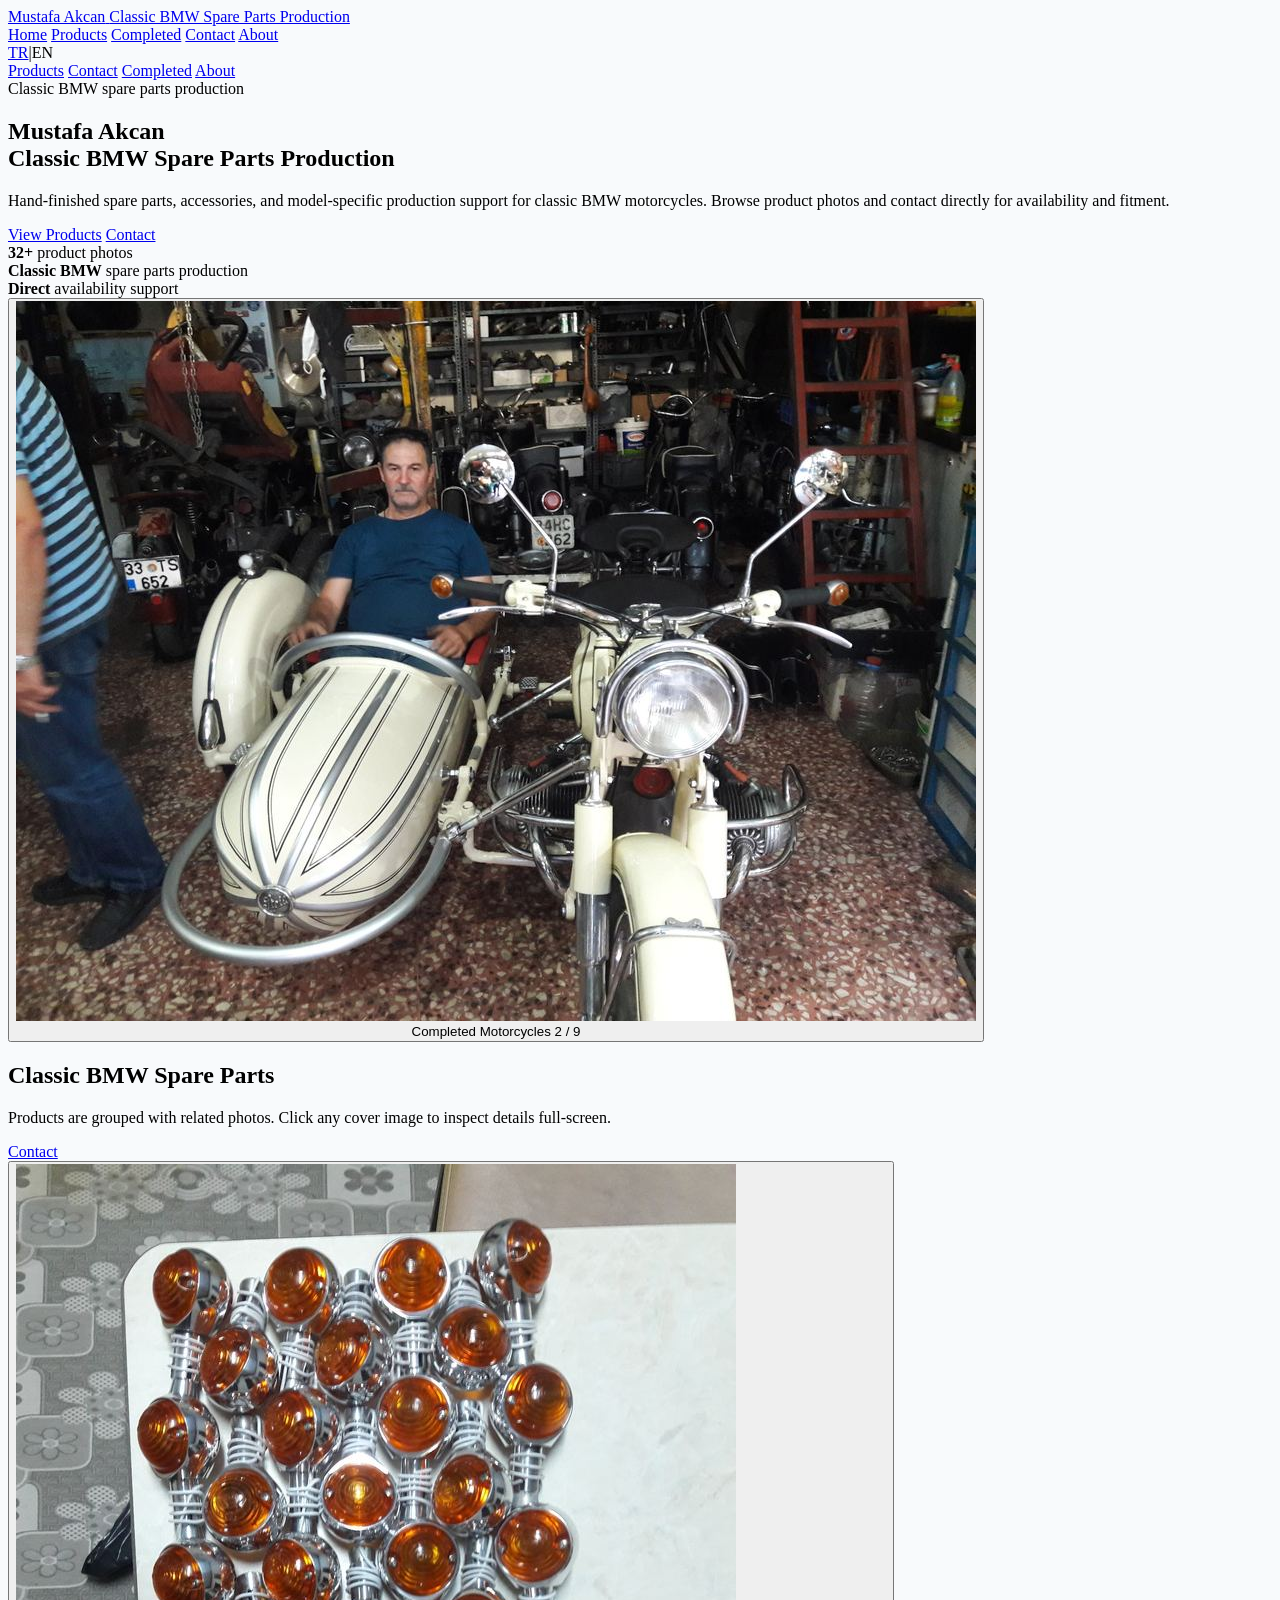
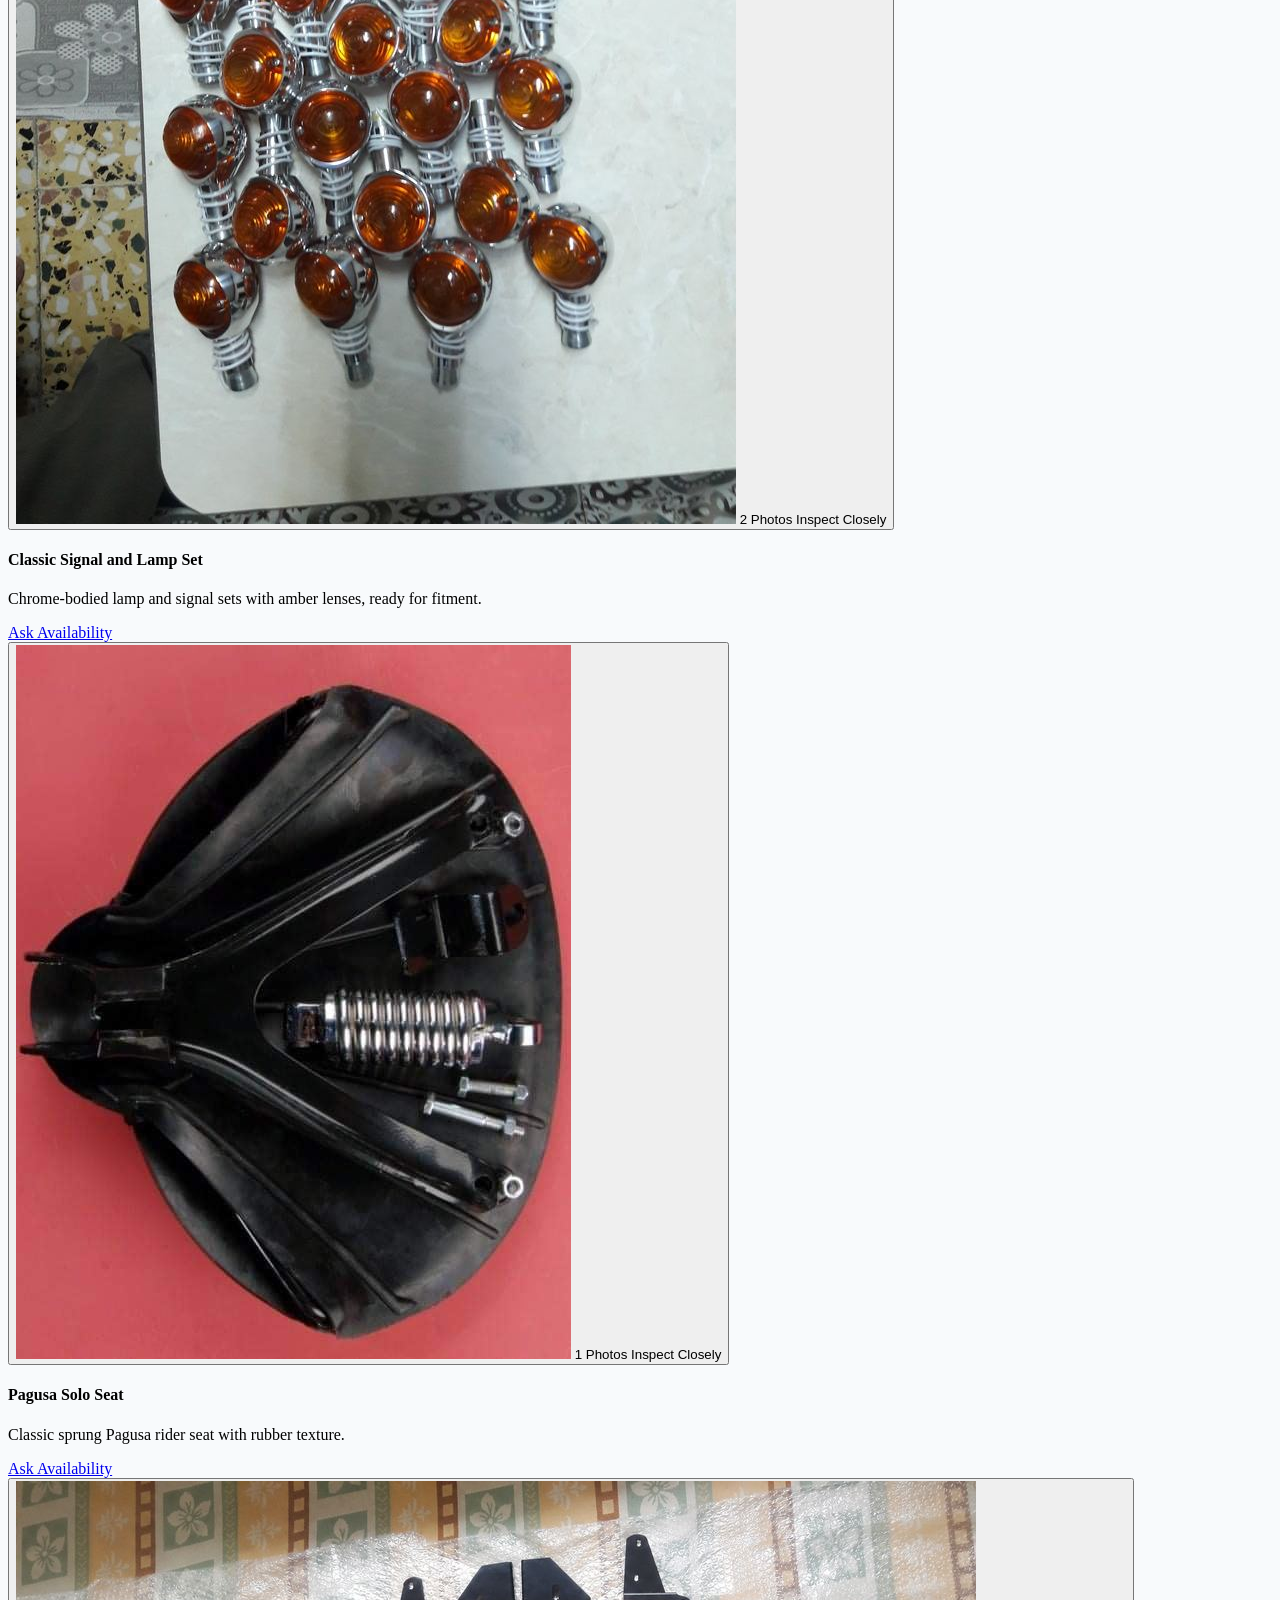
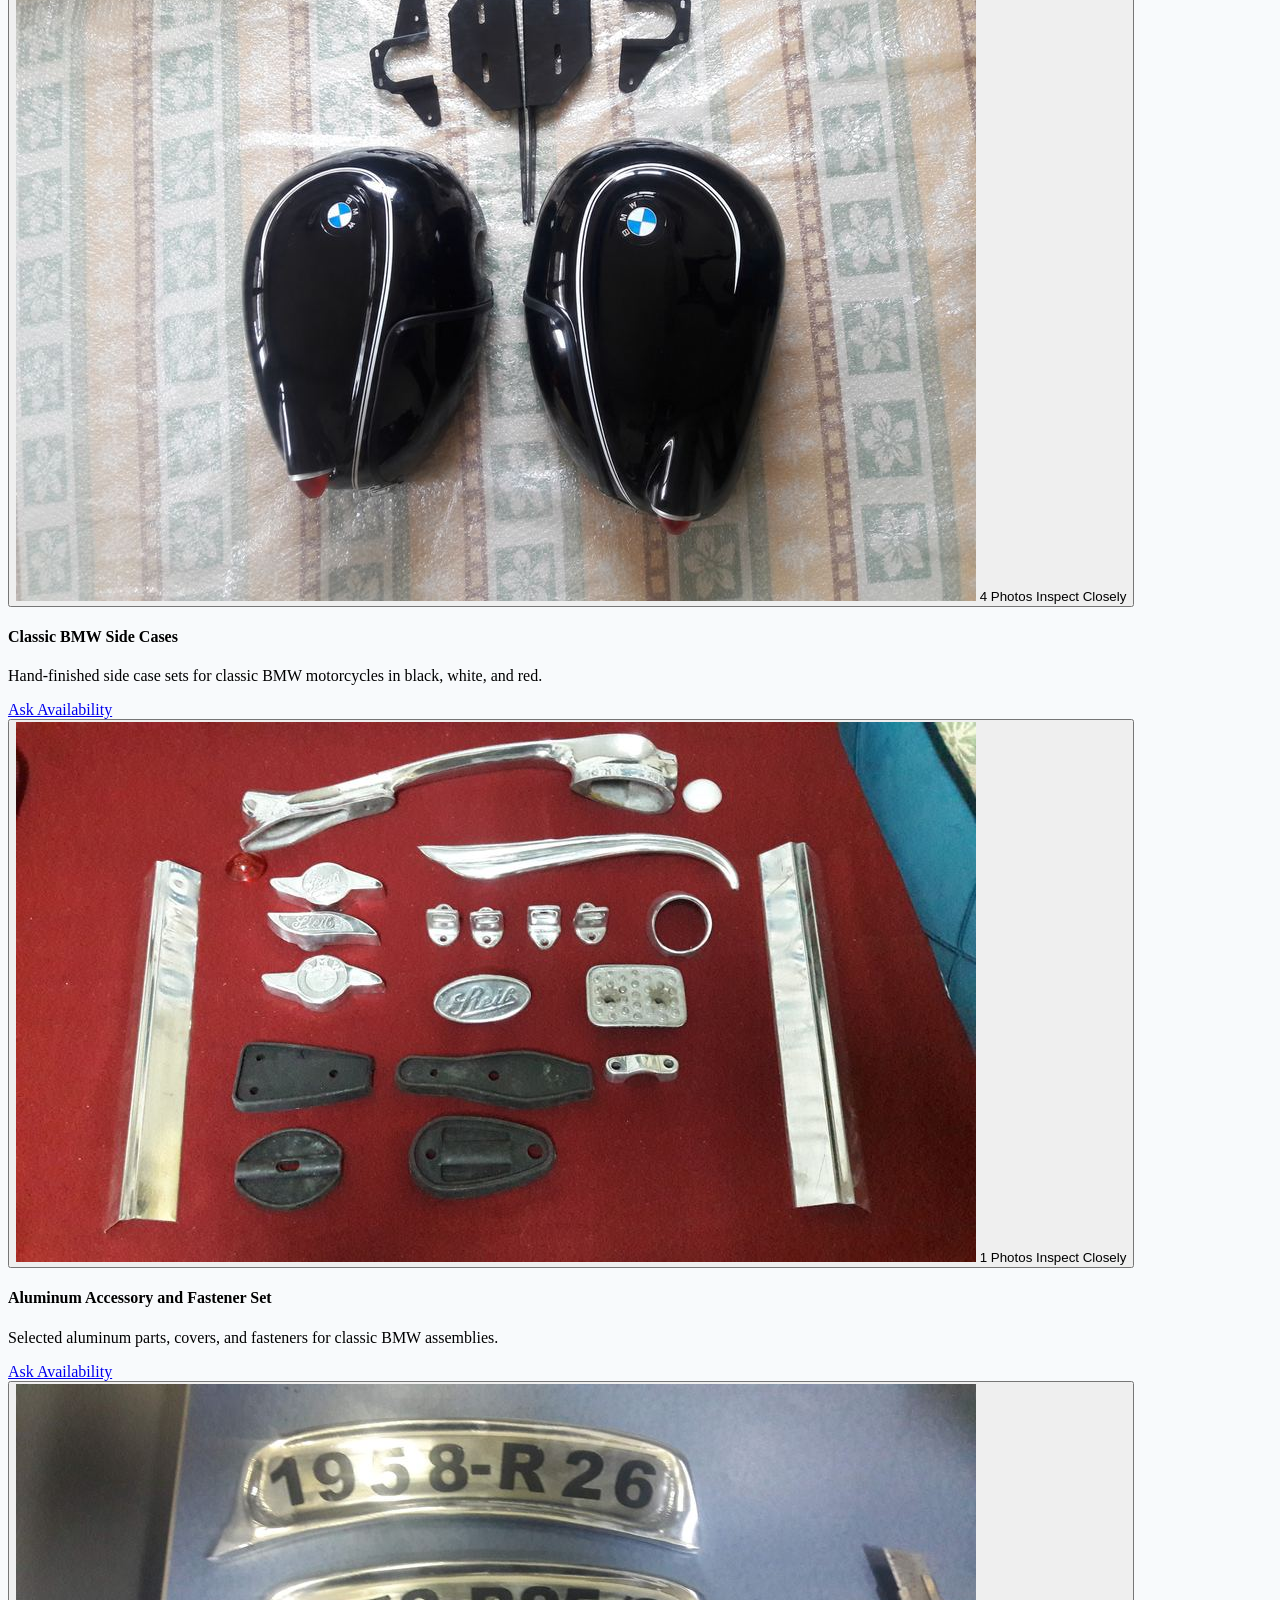
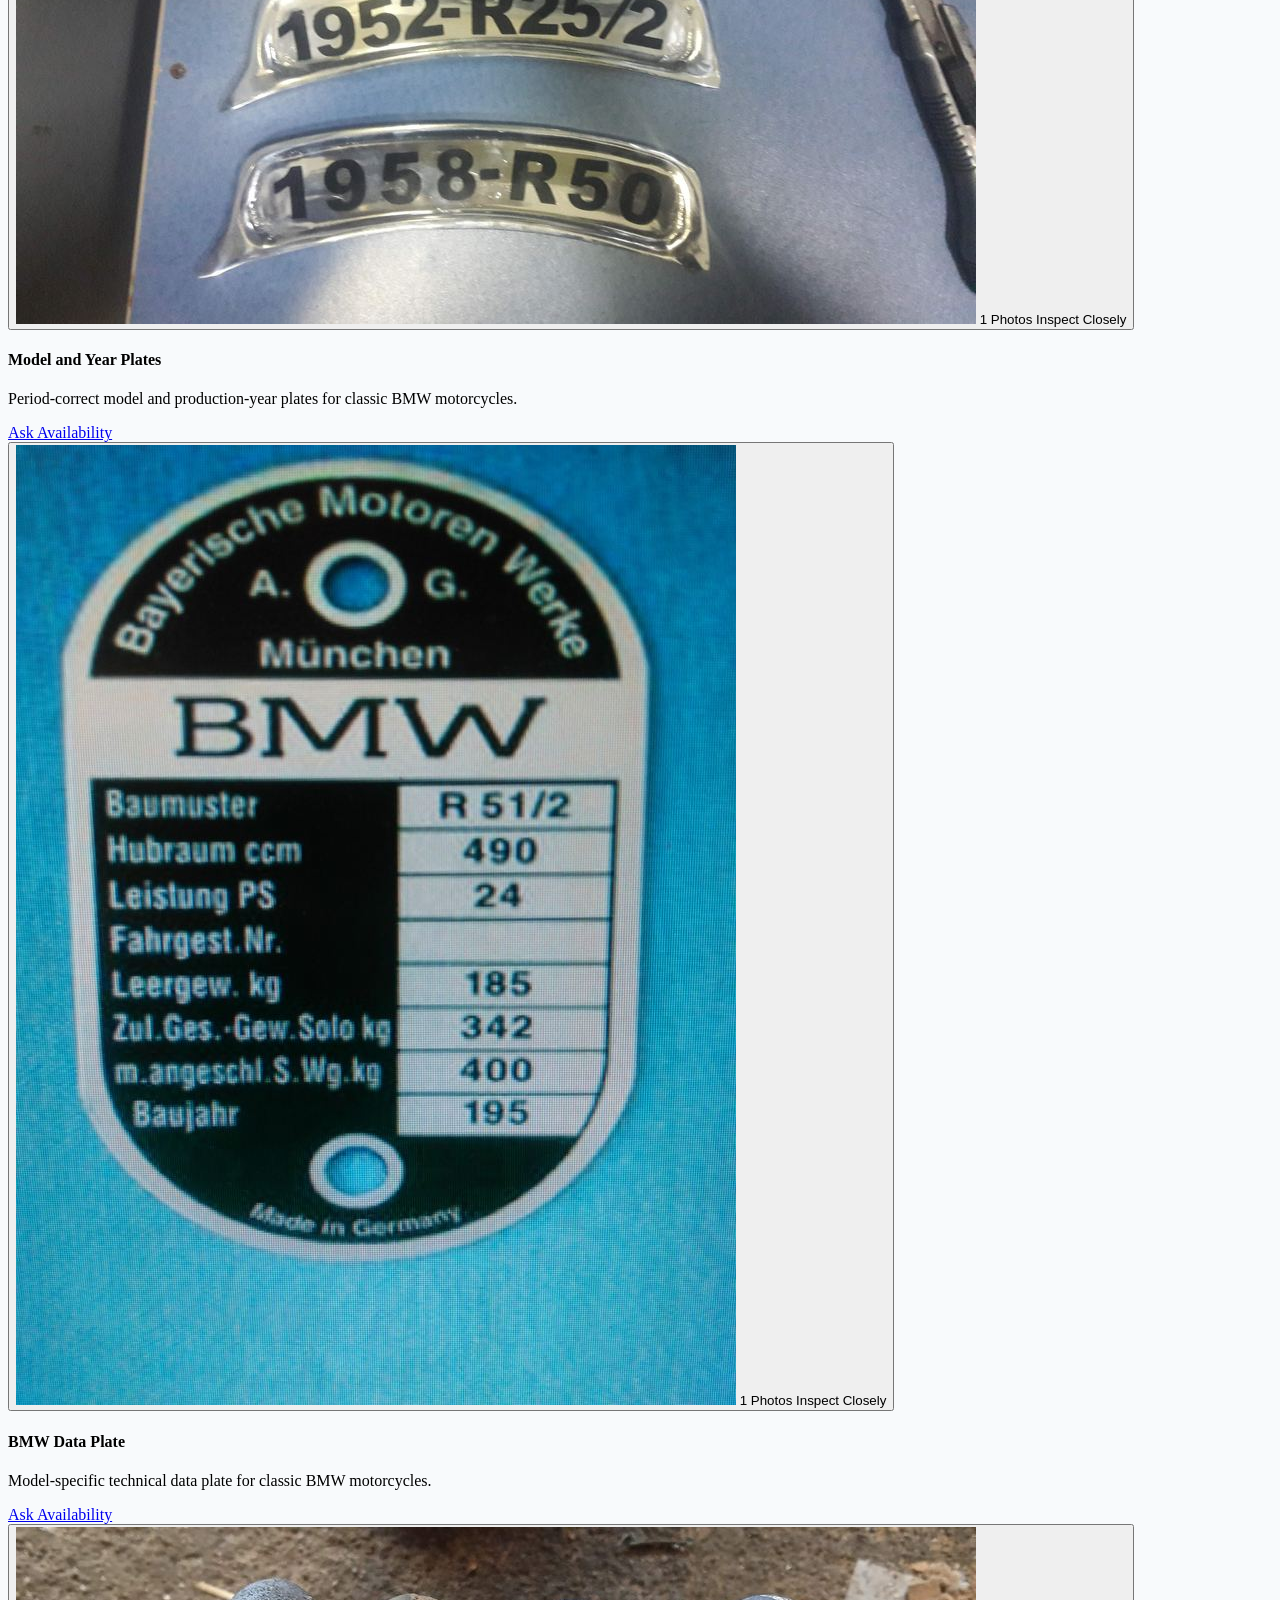
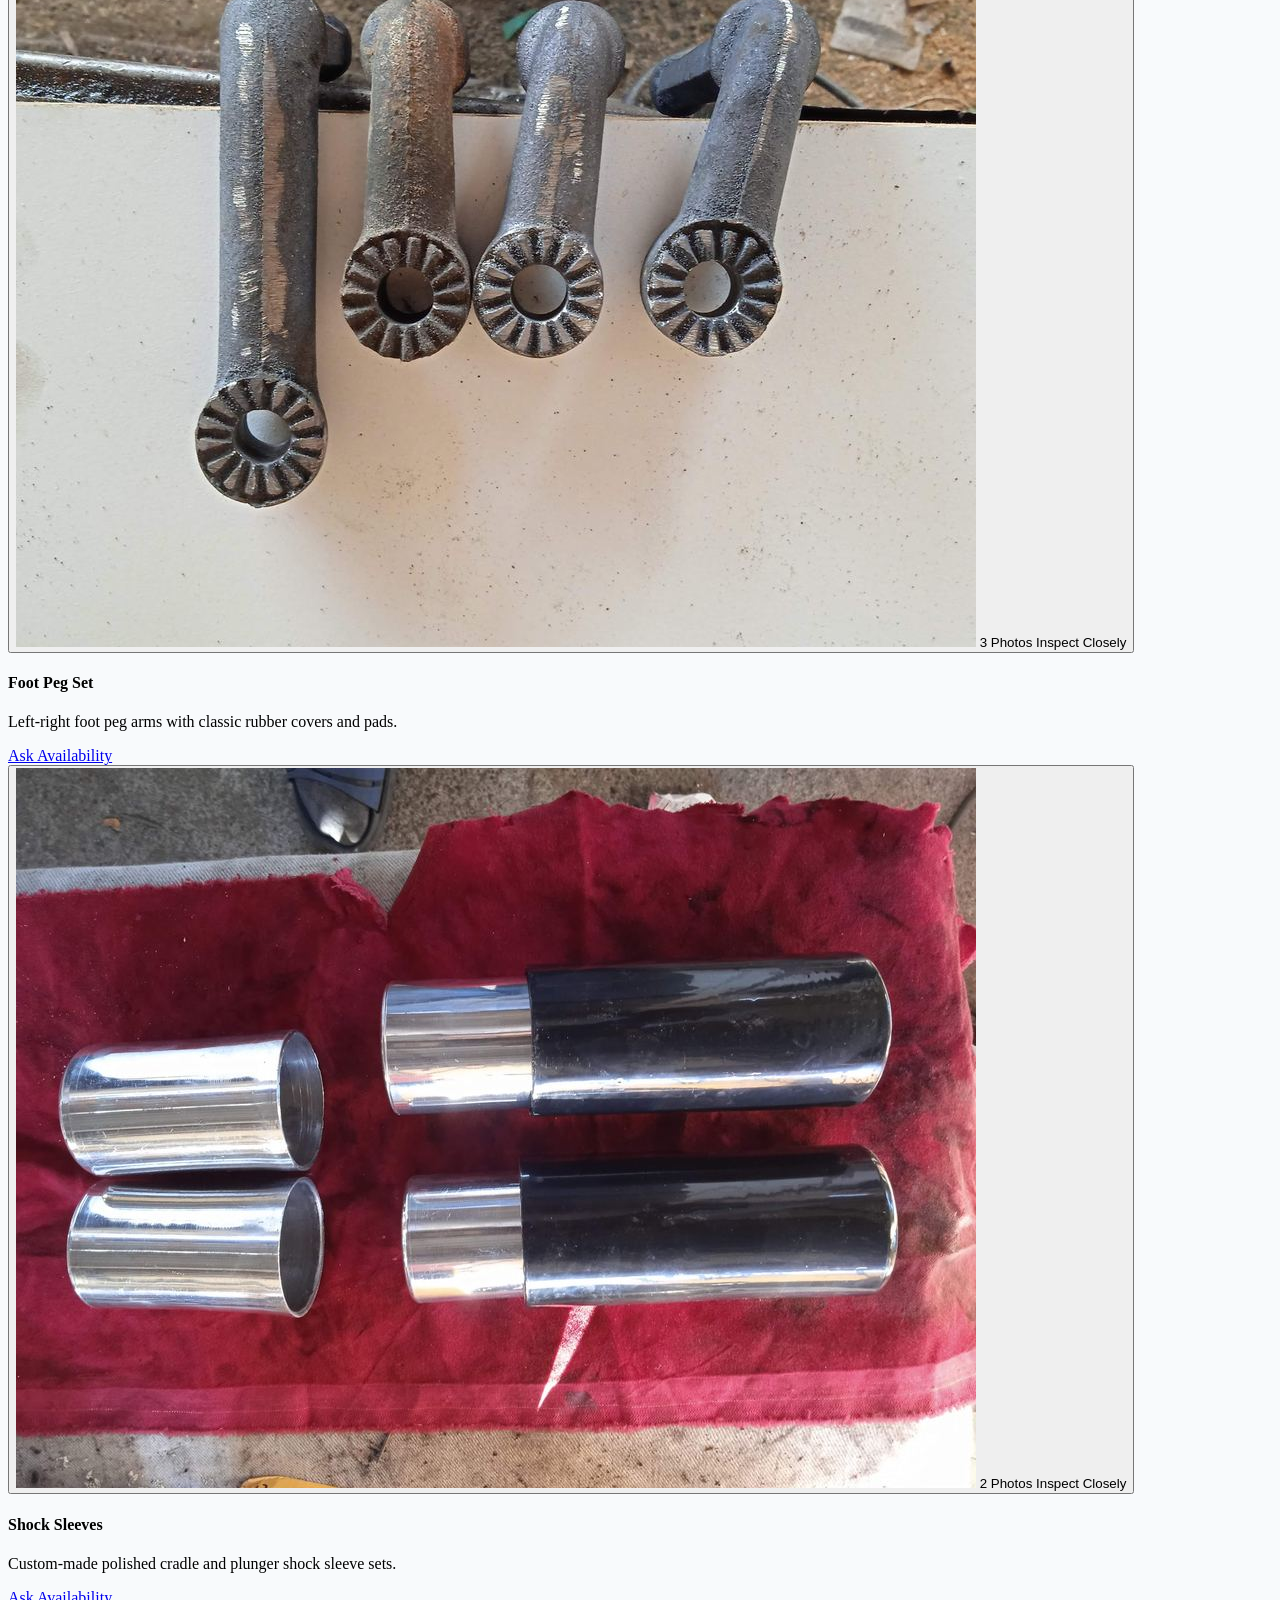
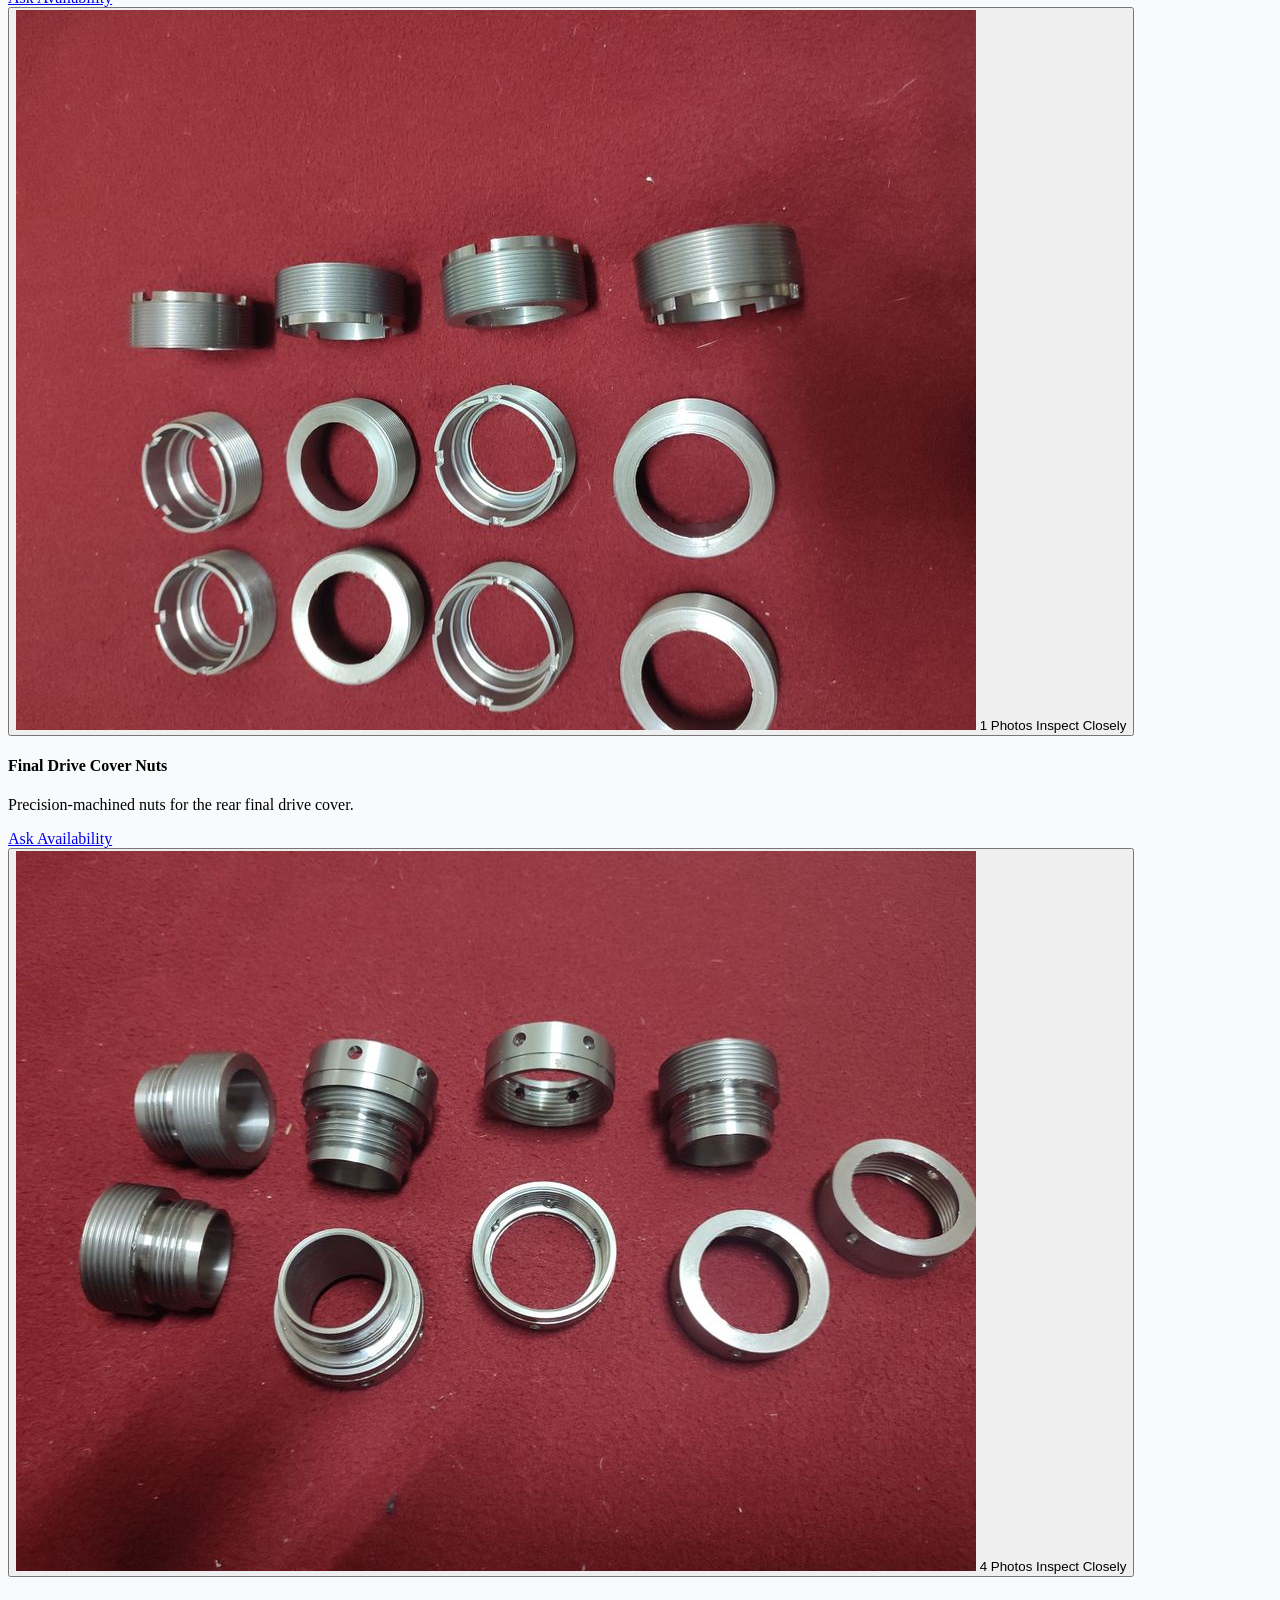
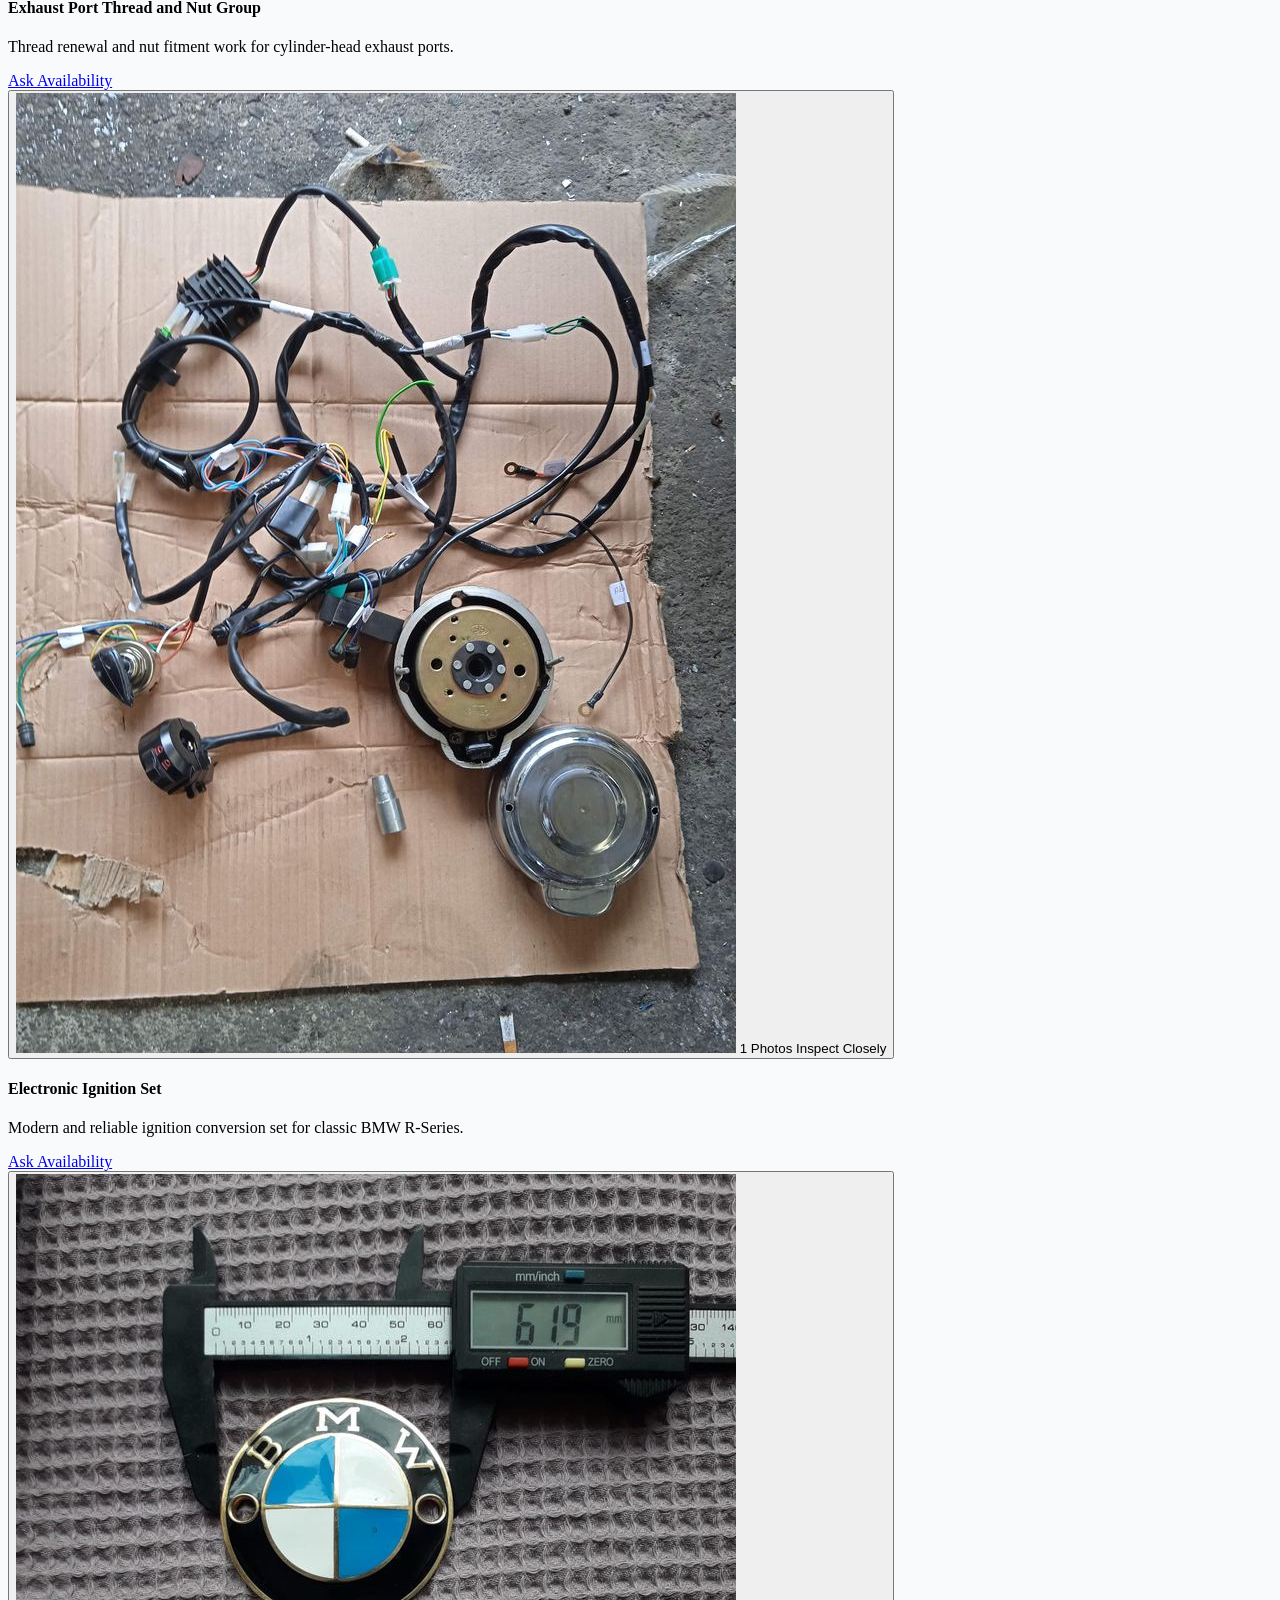
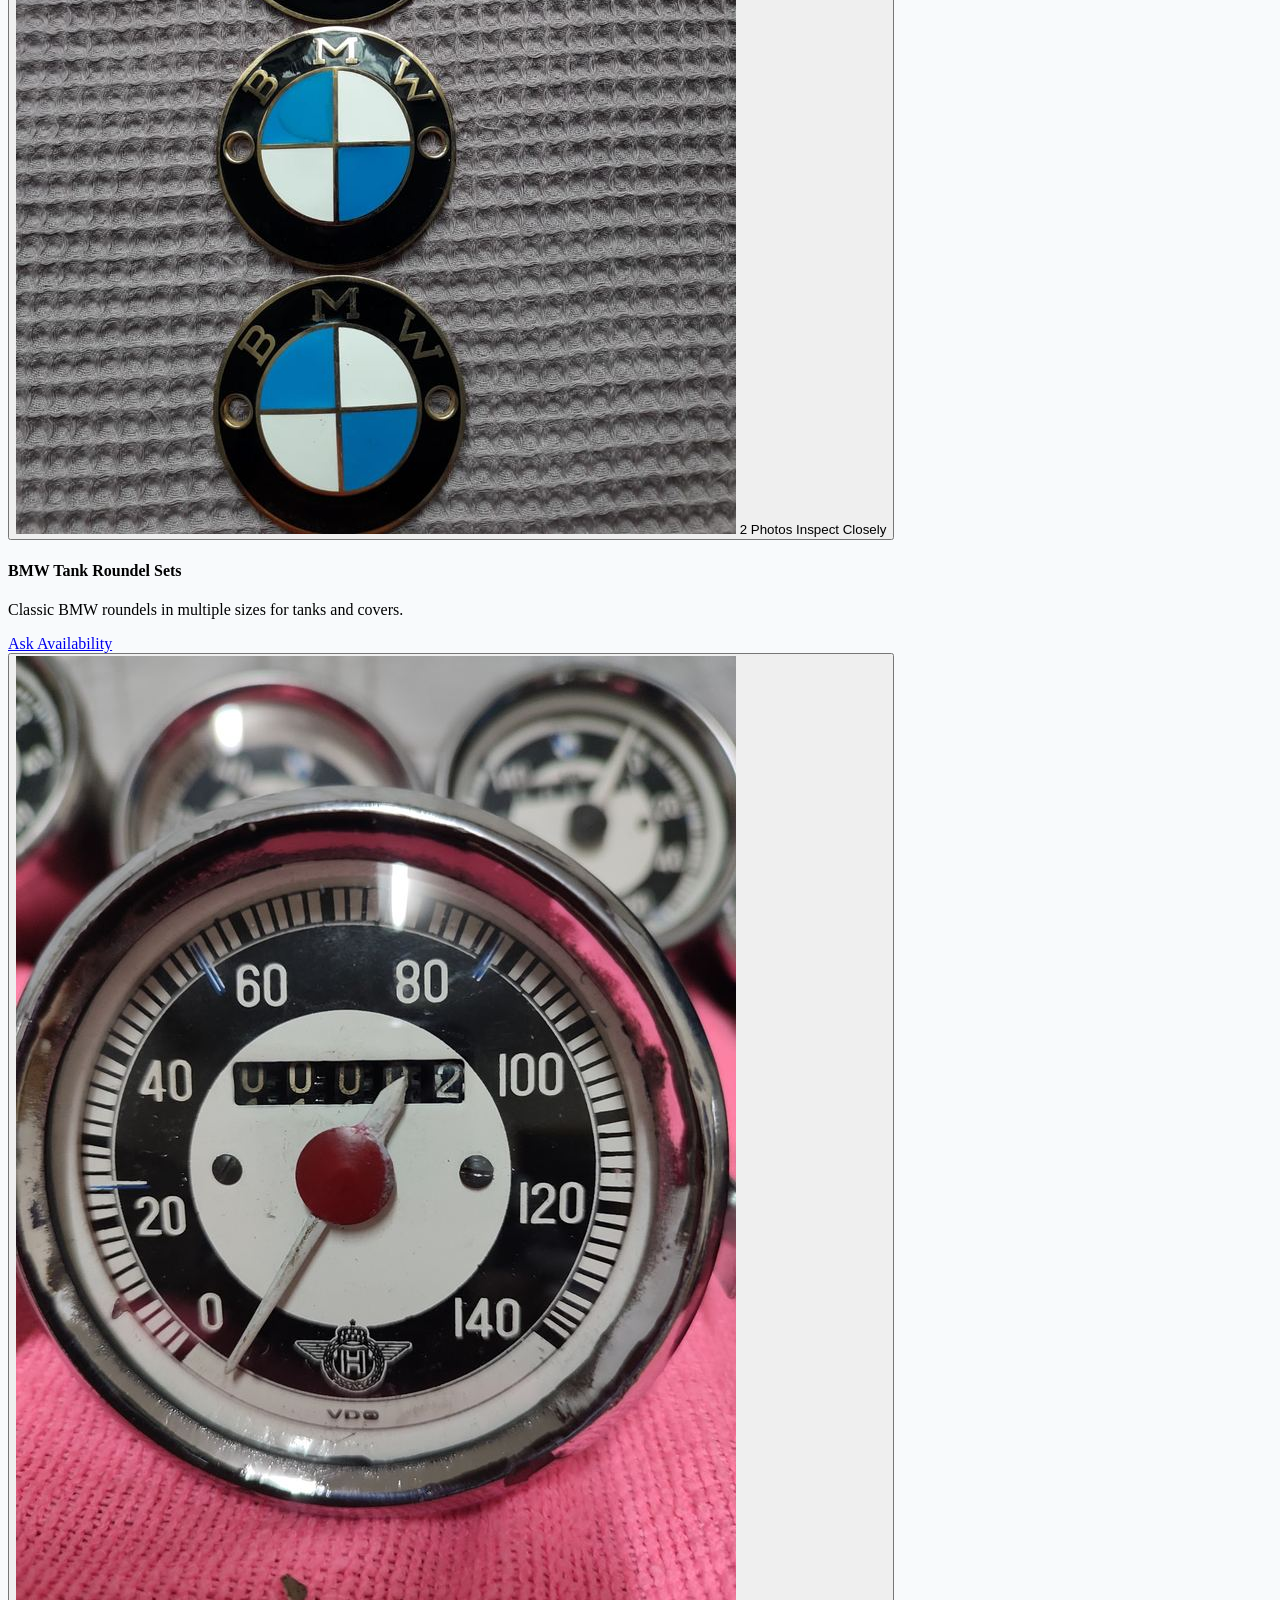
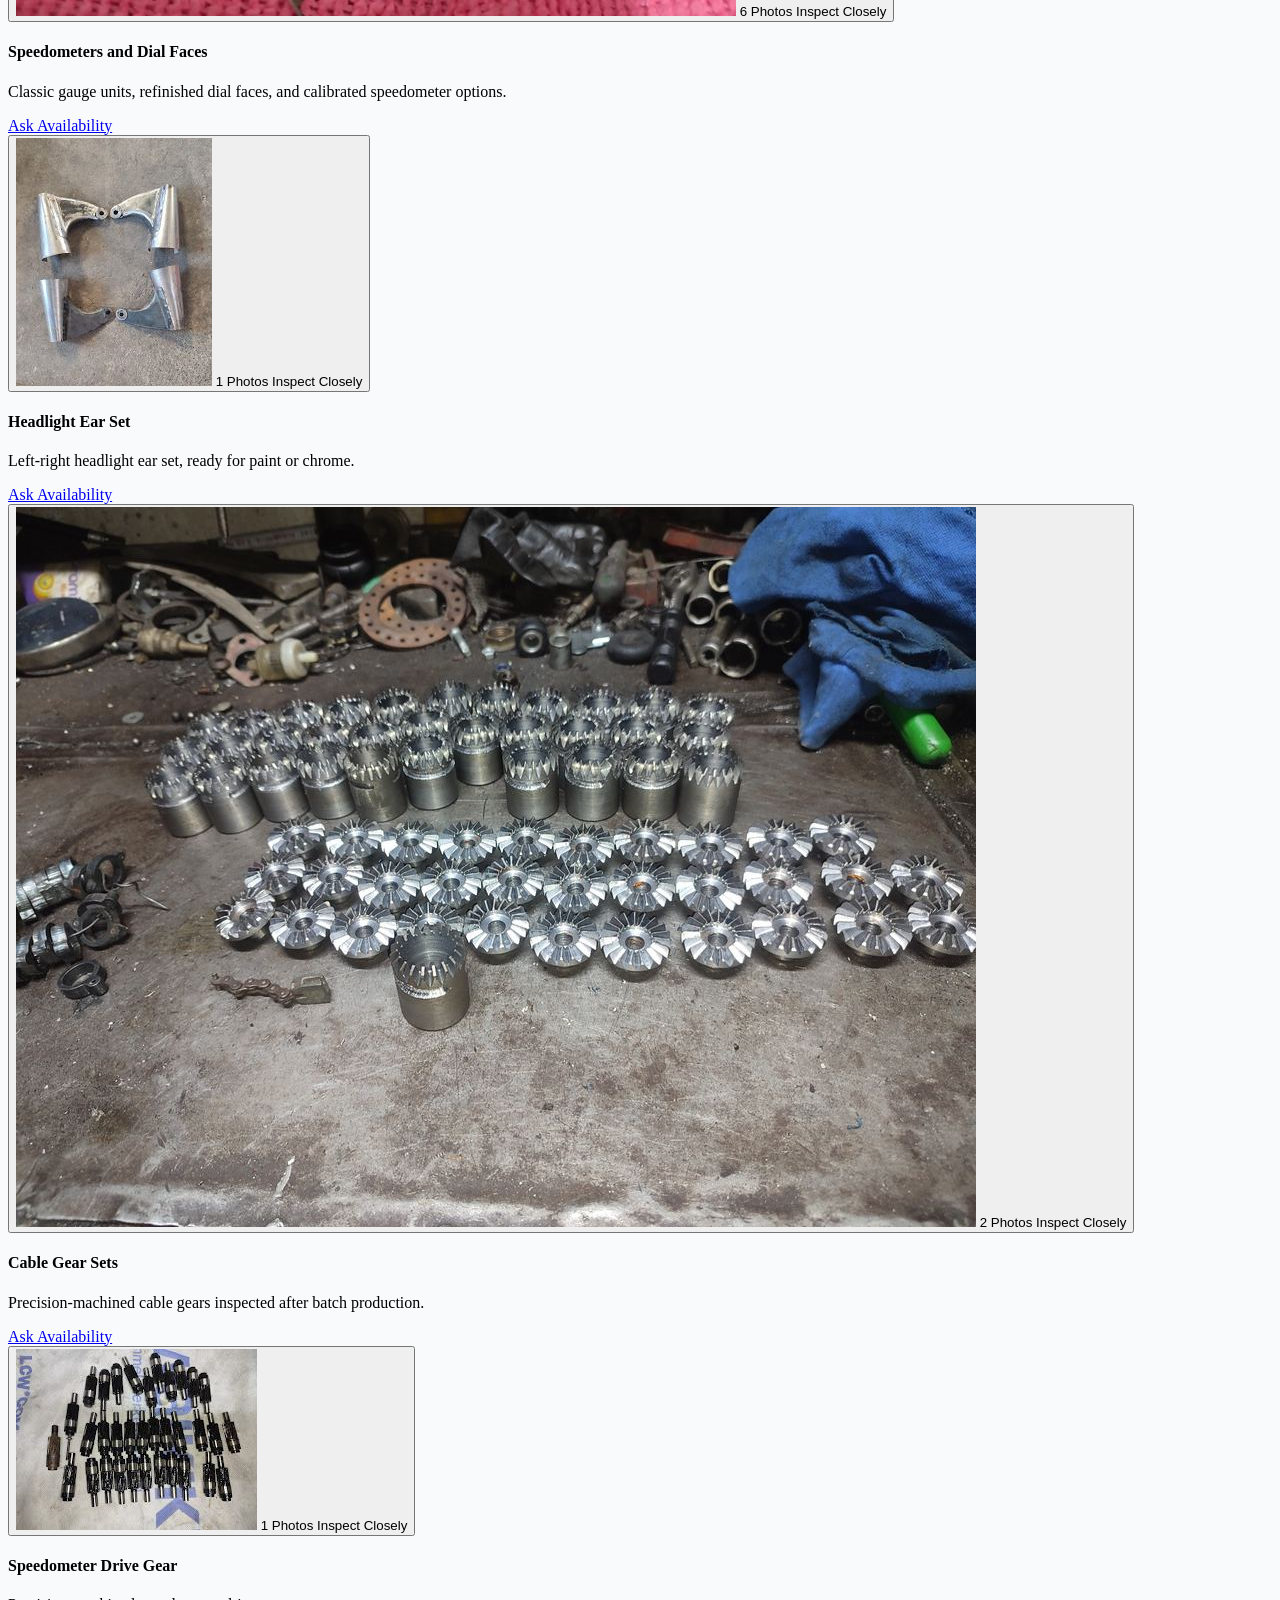
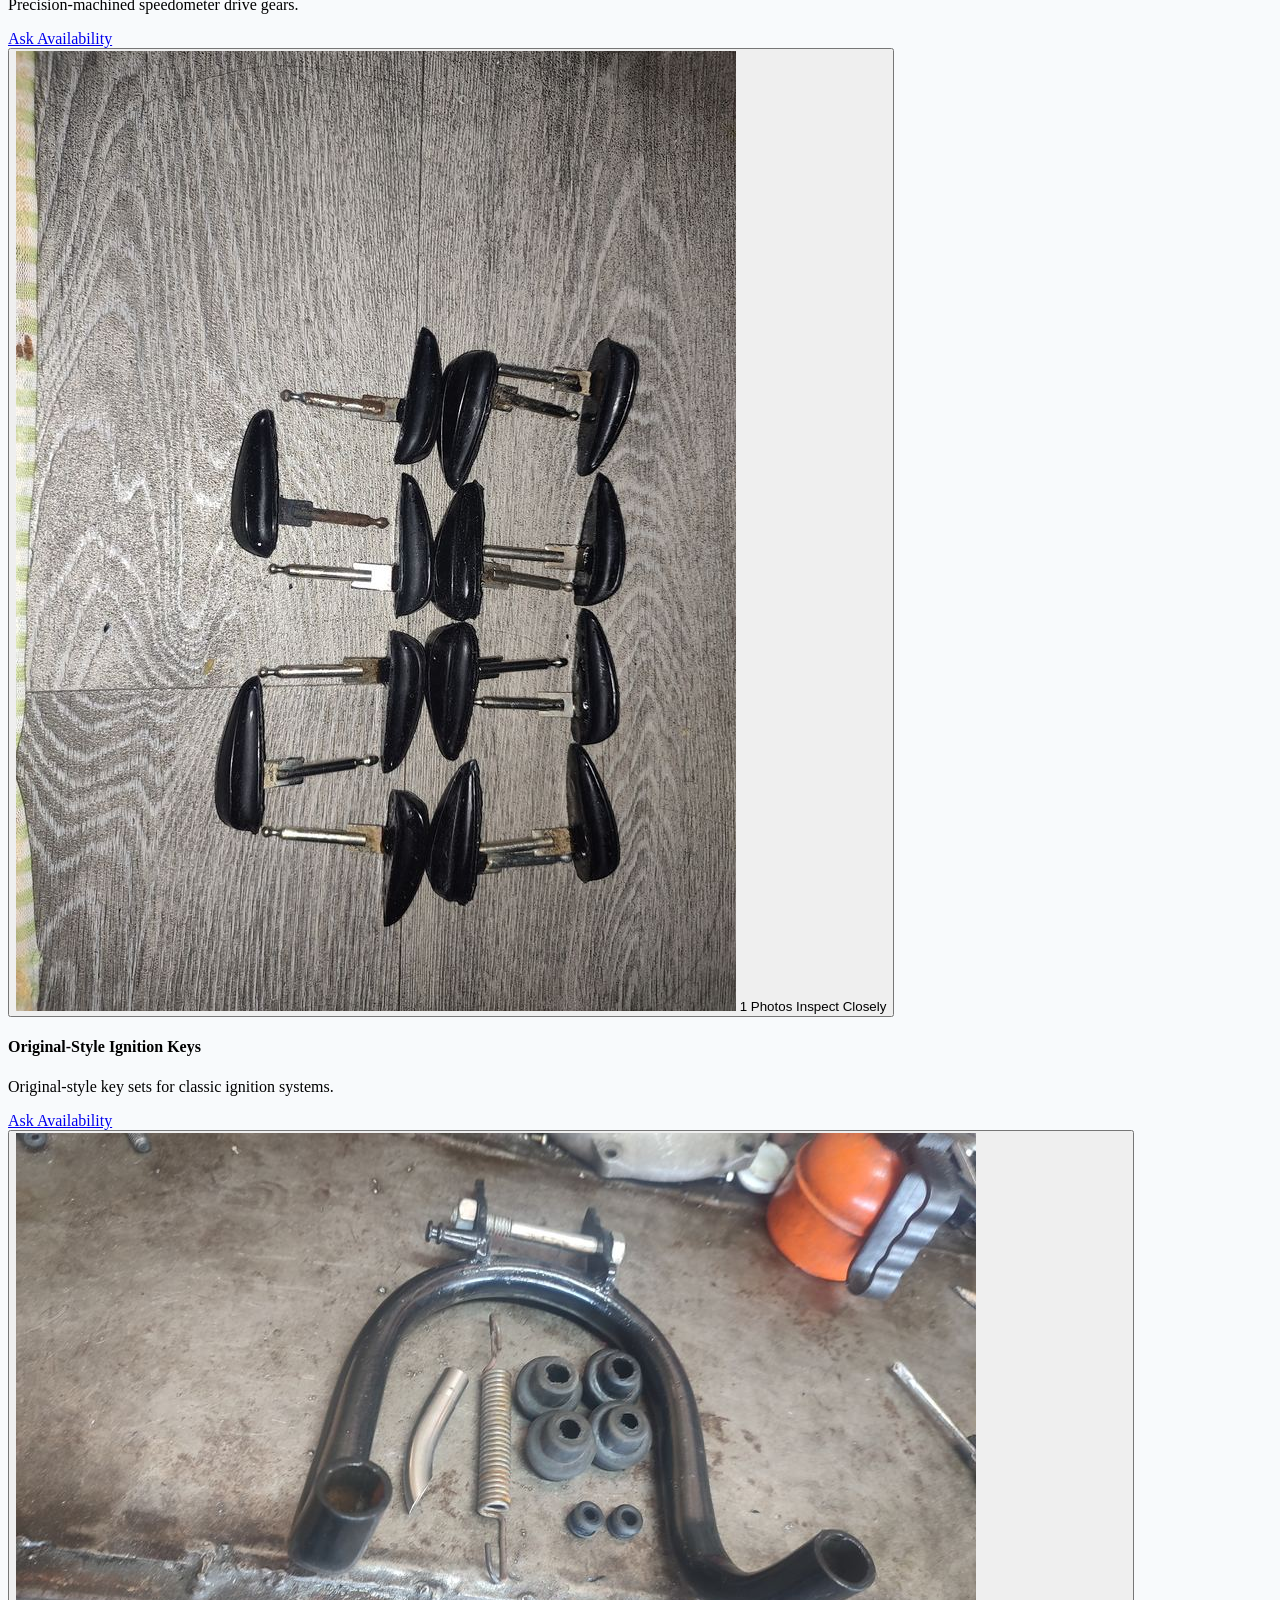
==== index.html @ df05e7ba "Add files via upload sum changes" ====
<!DOCTYPE html>
<html lang="en">
<head>
    <meta charset="UTF-8">
    <meta name="viewport" content="width=device-width, initial-scale=1.0">
    <title>Mustafa Akcan - Classic BMW Spare Parts Production</title>
    <meta name="description" content="Hand-finished spare parts, accessories, and model-specific production support for classic BMW motorcycles. Browse product photos and contact directly for availability and fitment.">
    <script>
        window.dataLayer = window.dataLayer || [];
        window.gtag = function() { dataLayer.push(arguments); };
        const savedAnalyticsConsent = localStorage.getItem('analytics_consent');
        gtag('consent', 'default', {
            analytics_storage: savedAnalyticsConsent === 'granted' ? 'granted' : 'denied',
            ad_storage: 'denied',
            ad_user_data: 'denied',
            ad_personalization: 'denied',
            wait_for_update: 500
        });
        gtag('js', new Date());
        gtag('config', 'G-MR6TZE8PKE', {
            send_page_view: savedAnalyticsConsent === 'granted'
        });
    </script>
    <script async src="https://www.googletagmanager.com/gtag/js?id=G-MR6TZE8PKE"></script>
    <script src="https://cdn.jsdelivr.net/npm/@tailwindcss/browser@4"></script>
    <style>
        html { scroll-behavior: smooth; }
        button, a { -webkit-tap-highlight-color: transparent; }
        body { background: #f8fafc; }
        .product-desc {
            display: -webkit-box;
            -webkit-line-clamp: 2;
            -webkit-box-orient: vertical;
            overflow: hidden;
        }
    </style>
</head>
<body class="bg-slate-50 text-slate-950 font-sans antialiased selection:bg-blue-700 selection:text-white">

    <header class="sticky top-0 z-50 bg-white/95 backdrop-blur-md border-b border-slate-200 shadow-sm">
        <div class="max-w-7xl mx-auto px-4 sm:px-6 lg:px-8 py-3 flex items-center justify-between gap-4">
            <a href="#hero" class="flex flex-col shrink-0">
                <span class="text-xl font-extrabold tracking-wide text-slate-950">Mustafa Akcan</span>
                <span class="text-xs text-blue-700 font-semibold tracking-wide">Classic BMW Spare Parts Production</span>
            </a>
            <div class="flex items-center">
                <nav class="hidden lg:flex space-x-7 text-sm font-semibold tracking-wide mr-8">
                    <a href="#hero" class="text-slate-600 hover:text-blue-700 transition-colors">Home</a>
                    <a href="#products" class="text-slate-600 hover:text-blue-700 transition-colors">Products</a>
                    <a href="#completed" class="text-slate-600 hover:text-blue-700 transition-colors">Completed</a>
                    <a href="#contact" class="text-slate-600 hover:text-blue-700 transition-colors">Contact</a>
                    <a href="#about" class="text-slate-600 hover:text-blue-700 transition-colors">About</a>
                </nav>
                <div class="flex items-center space-x-3 border-l border-slate-200 pl-5 sm:pl-8">
                    <a href="index-tr.html" class="text-slate-500 hover:text-blue-700 text-sm tracking-widest transition-colors">TR</a><span class="text-slate-300 text-sm">|</span><span class="text-blue-700 font-bold text-sm tracking-widest">EN</span>
                </div>
            </div>
        </div>
        <nav class="lg:hidden border-t border-slate-100 overflow-x-auto">
            <div class="mx-auto flex max-w-7xl gap-2 px-4 py-2 text-sm font-semibold whitespace-nowrap">
                <a href="#products" class="rounded-full bg-blue-700 px-4 py-2 text-white">Products</a>
                <a href="#contact" class="rounded-full bg-slate-100 px-4 py-2 text-slate-700">Contact</a>
                <a href="#completed" class="rounded-full bg-slate-100 px-4 py-2 text-slate-700">Completed</a>
                <a href="#about" class="rounded-full bg-slate-100 px-4 py-2 text-slate-700">About</a>
            </div>
        </nav>
    </header>

    <section id="hero" class="relative bg-white px-4 border-b border-slate-200 overflow-hidden">
        <div class="absolute inset-x-0 top-0 h-2 bg-gradient-to-r from-blue-700 via-slate-950 to-red-600"></div>
        <div class="max-w-7xl mx-auto w-full grid lg:grid-cols-[1.05fr_0.95fr] gap-8 lg:gap-12 items-center z-10 py-10 sm:py-14 lg:py-18">
            <div>
                <span class="inline-flex text-xs font-bold tracking-widest text-blue-800 px-3 py-1 bg-blue-50 border border-blue-100 rounded-full">Classic BMW spare parts production</span>
                <h1 class="text-4xl sm:text-6xl font-extrabold tracking-tight mt-5 mb-5 text-slate-950">
                    Mustafa Akcan<br><span class="text-blue-800">Classic BMW Spare Parts Production</span>
                </h1>
                <p class="text-base sm:text-lg text-slate-600 max-w-2xl mb-7 leading-relaxed">Hand-finished spare parts, accessories, and model-specific production support for classic BMW motorcycles. Browse product photos and contact directly for availability and fitment.</p>
                <div class="flex flex-col sm:flex-row gap-4 mb-8">
                    <a href="#products" class="px-6 py-3 bg-blue-700 text-white font-bold rounded-md hover:bg-blue-800 transition-colors text-sm tracking-wide text-center">View Products</a>
                    <a href="#contact" class="px-6 py-3 bg-white text-slate-950 font-bold rounded-md hover:bg-slate-50 border border-slate-300 transition-colors text-sm tracking-wide text-center">Contact</a>
                </div>
                <div class="grid grid-cols-3 gap-3 max-w-2xl">
                <div class="rounded-lg border border-slate-200 bg-white p-4 shadow-sm">
                    <strong class="block text-2xl text-slate-950">32+</strong>
                    <span class="text-xs text-slate-500">product photos</span>
                </div>
                <div class="rounded-lg border border-slate-200 bg-white p-4 shadow-sm">
                    <strong class="block text-2xl text-slate-950">Classic BMW</strong>
                    <span class="text-xs text-slate-500">spare parts production</span>
                </div>
                <div class="rounded-lg border border-slate-200 bg-white p-4 shadow-sm">
                    <strong class="block text-2xl text-slate-950">Direct</strong>
                    <span class="text-xs text-slate-500">availability support</span>
                </div>
                </div>
            </div>
            <button type="button" id="hero-gallery" class="relative aspect-[4/3] rounded-lg overflow-hidden border border-slate-200 bg-slate-100 shadow-xl cursor-zoom-in" data-gallery="img-20191027-wa0004.jpeg|20210520-182342.jpg|received-371333108228085.jpeg|r25.jpeg|r26.jpg|r26.png|r27.jpeg|r51-3.jpeg|sepetli3.jpg" data-preview-gallery="previews/img-20191027-wa0004.jpg|previews/20210520-182342.jpg|previews/received-371333108228085.jpg|previews/r25.jpg|previews/r26.jpg|previews/r26-2.jpg|previews/r27.jpg|previews/r51-3.jpg|previews/sepetli3.jpg" data-title="Completed Motorcycles" aria-label="Inspect Closely">
                <img id="hero-gallery-image" src="previews/img-20191027-wa0004.jpg" alt="Completed Motorcycles" class="w-full h-full object-cover transition-opacity duration-500" loading="eager">
                <div class="absolute inset-0 bg-gradient-to-t from-slate-950/60 via-transparent to-transparent"></div>
                <span class="absolute left-4 bottom-4 text-sm font-semibold text-white">Completed Motorcycles</span>
                <span id="hero-gallery-count" class="absolute right-4 bottom-4 text-xs font-mono text-white/80">1 / 9</span>
            </button>
        </div>
    </section>

    <script>
        (() => {
            const heroGallery = document.getElementById('hero-gallery');
            const heroImage = document.getElementById('hero-gallery-image');
            const heroCount = document.getElementById('hero-gallery-count');
            const heroFullImages = heroGallery.dataset.gallery.split('|').filter(Boolean);
            const heroImages = (heroGallery.dataset.previewGallery || heroGallery.dataset.gallery).split('|').filter(Boolean);
            const reduceMotion = window.matchMedia('(prefers-reduced-motion: reduce)').matches;
            let heroIndex = 0;
            let heroTimer;

            function showNextHeroImage() {
                heroIndex = (heroIndex + 1) % heroFullImages.length;
                heroImage.style.opacity = '0';
                window.setTimeout(() => {
                    heroImage.addEventListener('load', () => {
                        heroImage.style.opacity = '1';
                    }, { once: true });
                    heroImage.src = heroImages[heroIndex] || heroFullImages[heroIndex];
                    if (heroImage.complete) heroImage.style.opacity = '1';
                    heroCount.textContent = `${heroIndex + 1} / ${heroFullImages.length}`;
                }, 250);
            }

            function startHeroCarousel() {
                if (reduceMotion || heroFullImages.length < 2) return;
                window.clearInterval(heroTimer);
                heroTimer = window.setInterval(showNextHeroImage, 3000);
            }

            heroGallery.addEventListener('mouseenter', () => window.clearInterval(heroTimer));
            heroGallery.addEventListener('mouseleave', startHeroCarousel);
            heroGallery.addEventListener('focusin', () => window.clearInterval(heroTimer));
            heroGallery.addEventListener('focusout', startHeroCarousel);

            if (heroImages[1]) {
                const preload = new Image();
                preload.src = heroImages[1];
            }
            startHeroCarousel();
        })();
    </script>

    <section id="products" class="py-14 sm:py-20 max-w-7xl mx-auto px-4 sm:px-6 lg:px-8 border-b border-slate-200">
        <div class="mb-12 flex flex-col lg:flex-row lg:items-end lg:justify-between gap-4">
            <div>
                <h2 class="text-3xl font-bold tracking-tight text-slate-950 mb-4">Classic BMW Spare Parts</h2>
                <p class="text-slate-600 max-w-2xl">Products are grouped with related photos. Click any cover image to inspect details full-screen.</p>
            </div>
            <a href="#contact" class="inline-flex rounded-md bg-red-600 px-4 py-2.5 text-sm font-bold text-white hover:bg-red-700 transition-colors">Contact</a>
        </div>

        <div class="grid grid-cols-2 sm:grid-cols-2 lg:grid-cols-3 xl:grid-cols-4 gap-3 sm:gap-6">
            <article class="bg-white border border-slate-200 rounded-lg p-2.5 sm:p-4 flex flex-col justify-between shadow-sm hover:shadow-md hover:border-blue-300 transition-all">
                <div>
                    <button type="button" class="group/image aspect-square w-full bg-slate-100 rounded-md mb-3 relative overflow-hidden cursor-zoom-in border border-slate-200" data-gallery="20200806-000211.jpg|img-20231014-222831.jpg" data-preview-gallery="previews/20200806-000211.jpg|previews/img-20231014-222831.jpg" data-title="Classic Signal and Lamp Set" aria-label="Inspect Closely">
                        <img src="previews/20200806-000211.jpg" alt="Classic Signal and Lamp Set" class="w-full h-full object-cover group-hover/image:scale-105 transition-transform duration-500" loading="lazy" onerror="this.style.display='none';">
                        <span class="absolute left-3 top-3 rounded-full bg-white/95 px-3 py-1 text-[11px] font-bold text-blue-800 border border-blue-200 shadow-sm">2 Photos</span>
                        <span class="absolute inset-x-0 bottom-0 bg-gradient-to-t from-blue-950/85 to-transparent px-3 pb-3 pt-10 text-left text-xs font-semibold text-white opacity-0 group-hover/image:opacity-100 transition-opacity">Inspect Closely</span>
                    </button>
                    <h4 class="text-sm sm:text-base font-bold text-slate-950 mb-1 leading-snug">Classic Signal and Lamp Set</h4>
                    <p class="product-desc text-xs sm:text-sm text-slate-600 mb-3 sm:mb-4 leading-relaxed">Chrome-bodied lamp and signal sets with amber lenses, ready for fitment.</p>
                </div>
                <a href="#contact" class="mt-1 sm:mt-2 inline-flex items-center justify-center rounded-md bg-blue-700 px-2 sm:px-4 py-2 sm:py-2.5 text-[11px] sm:text-sm font-bold text-white hover:bg-blue-800 transition-colors text-center leading-tight">Ask Availability</a>
            </article>

            <article class="bg-white border border-slate-200 rounded-lg p-2.5 sm:p-4 flex flex-col justify-between shadow-sm hover:shadow-md hover:border-blue-300 transition-all">
                <div>
                    <button type="button" class="group/image aspect-square w-full bg-slate-100 rounded-md mb-3 relative overflow-hidden cursor-zoom-in border border-slate-200" data-gallery="received-2287945074680398.jpeg" data-preview-gallery="previews/received-2287945074680398.jpg" data-title="Pagusa Solo Seat" aria-label="Inspect Closely">
                        <img src="previews/received-2287945074680398.jpg" alt="Pagusa Solo Seat" class="w-full h-full object-cover group-hover/image:scale-105 transition-transform duration-500" loading="lazy" onerror="this.style.display='none';">
                        <span class="absolute left-3 top-3 rounded-full bg-white/95 px-3 py-1 text-[11px] font-bold text-blue-800 border border-blue-200 shadow-sm">1 Photos</span>
                        <span class="absolute inset-x-0 bottom-0 bg-gradient-to-t from-blue-950/85 to-transparent px-3 pb-3 pt-10 text-left text-xs font-semibold text-white opacity-0 group-hover/image:opacity-100 transition-opacity">Inspect Closely</span>
                    </button>
                    <h4 class="text-sm sm:text-base font-bold text-slate-950 mb-1 leading-snug">Pagusa Solo Seat</h4>
                    <p class="product-desc text-xs sm:text-sm text-slate-600 mb-3 sm:mb-4 leading-relaxed">Classic sprung Pagusa rider seat with rubber texture.</p>
                </div>
                <a href="#contact" class="mt-1 sm:mt-2 inline-flex items-center justify-center rounded-md bg-blue-700 px-2 sm:px-4 py-2 sm:py-2.5 text-[11px] sm:text-sm font-bold text-white hover:bg-blue-800 transition-colors text-center leading-tight">Ask Availability</a>
            </article>

            <article class="bg-white border border-slate-200 rounded-lg p-2.5 sm:p-4 flex flex-col justify-between shadow-sm hover:shadow-md hover:border-blue-300 transition-all">
                <div>
                    <button type="button" class="group/image aspect-square w-full bg-slate-100 rounded-md mb-3 relative overflow-hidden cursor-zoom-in border border-slate-200" data-gallery="classic-bmw-side-cases-black-finished.png|classic-bmw-side-cases-black-inside.png|img-20181126-001449.jpg|img-20181126-001651.jpg" data-preview-gallery="previews/classic-bmw-side-cases-black-finished.jpg|previews/classic-bmw-side-cases-black-inside.jpg|previews/img-20181126-001449.jpg|previews/img-20181126-001651.jpg" data-title="Classic BMW Side Cases" aria-label="Inspect Closely">
                        <img src="previews/classic-bmw-side-cases-black-finished.jpg" alt="Classic BMW Side Cases" class="w-full h-full object-cover group-hover/image:scale-105 transition-transform duration-500" loading="lazy" onerror="this.style.display='none';">
                        <span class="absolute left-3 top-3 rounded-full bg-white/95 px-3 py-1 text-[11px] font-bold text-blue-800 border border-blue-200 shadow-sm">4 Photos</span>
                        <span class="absolute inset-x-0 bottom-0 bg-gradient-to-t from-blue-950/85 to-transparent px-3 pb-3 pt-10 text-left text-xs font-semibold text-white opacity-0 group-hover/image:opacity-100 transition-opacity">Inspect Closely</span>
                    </button>
                    <h4 class="text-sm sm:text-base font-bold text-slate-950 mb-1 leading-snug">Classic BMW Side Cases</h4>
                    <p class="product-desc text-xs sm:text-sm text-slate-600 mb-3 sm:mb-4 leading-relaxed">Hand-finished side case sets for classic BMW motorcycles in black, white, and red.</p>
                </div>
                <a href="#contact" class="mt-1 sm:mt-2 inline-flex items-center justify-center rounded-md bg-blue-700 px-2 sm:px-4 py-2 sm:py-2.5 text-[11px] sm:text-sm font-bold text-white hover:bg-blue-800 transition-colors text-center leading-tight">Ask Availability</a>
            </article>

            <article class="bg-white border border-slate-200 rounded-lg p-2.5 sm:p-4 flex flex-col justify-between shadow-sm hover:shadow-md hover:border-blue-300 transition-all">
                <div>
                    <button type="button" class="group/image aspect-square w-full bg-slate-100 rounded-md mb-3 relative overflow-hidden cursor-zoom-in border border-slate-200" data-gallery="20191002-214744.jpg" data-preview-gallery="previews/20191002-214744.jpg" data-title="Aluminum Accessory and Fastener Set" aria-label="Inspect Closely">
                        <img src="previews/20191002-214744.jpg" alt="Aluminum Accessory and Fastener Set" class="w-full h-full object-cover group-hover/image:scale-105 transition-transform duration-500" loading="lazy" onerror="this.style.display='none';">
                        <span class="absolute left-3 top-3 rounded-full bg-white/95 px-3 py-1 text-[11px] font-bold text-blue-800 border border-blue-200 shadow-sm">1 Photos</span>
                        <span class="absolute inset-x-0 bottom-0 bg-gradient-to-t from-blue-950/85 to-transparent px-3 pb-3 pt-10 text-left text-xs font-semibold text-white opacity-0 group-hover/image:opacity-100 transition-opacity">Inspect Closely</span>
                    </button>
                    <h4 class="text-sm sm:text-base font-bold text-slate-950 mb-1 leading-snug">Aluminum Accessory and Fastener Set</h4>
                    <p class="product-desc text-xs sm:text-sm text-slate-600 mb-3 sm:mb-4 leading-relaxed">Selected aluminum parts, covers, and fasteners for classic BMW assemblies.</p>
                </div>
                <a href="#contact" class="mt-1 sm:mt-2 inline-flex items-center justify-center rounded-md bg-blue-700 px-2 sm:px-4 py-2 sm:py-2.5 text-[11px] sm:text-sm font-bold text-white hover:bg-blue-800 transition-colors text-center leading-tight">Ask Availability</a>
            </article>

            <article class="bg-white border border-slate-200 rounded-lg p-2.5 sm:p-4 flex flex-col justify-between shadow-sm hover:shadow-md hover:border-blue-300 transition-all">
                <div>
                    <button type="button" class="group/image aspect-square w-full bg-slate-100 rounded-md mb-3 relative overflow-hidden cursor-zoom-in border border-slate-200" data-gallery="20200113-201342.jpg" data-preview-gallery="previews/20200113-201342.jpg" data-title="Model and Year Plates" aria-label="Inspect Closely">
                        <img src="previews/20200113-201342.jpg" alt="Model and Year Plates" class="w-full h-full object-cover group-hover/image:scale-105 transition-transform duration-500" loading="lazy" onerror="this.style.display='none';">
                        <span class="absolute left-3 top-3 rounded-full bg-white/95 px-3 py-1 text-[11px] font-bold text-blue-800 border border-blue-200 shadow-sm">1 Photos</span>
                        <span class="absolute inset-x-0 bottom-0 bg-gradient-to-t from-blue-950/85 to-transparent px-3 pb-3 pt-10 text-left text-xs font-semibold text-white opacity-0 group-hover/image:opacity-100 transition-opacity">Inspect Closely</span>
                    </button>
                    <h4 class="text-sm sm:text-base font-bold text-slate-950 mb-1 leading-snug">Model and Year Plates</h4>
                    <p class="product-desc text-xs sm:text-sm text-slate-600 mb-3 sm:mb-4 leading-relaxed">Period-correct model and production-year plates for classic BMW motorcycles.</p>
                </div>
                <a href="#contact" class="mt-1 sm:mt-2 inline-flex items-center justify-center rounded-md bg-blue-700 px-2 sm:px-4 py-2 sm:py-2.5 text-[11px] sm:text-sm font-bold text-white hover:bg-blue-800 transition-colors text-center leading-tight">Ask Availability</a>
            </article>

            <article class="bg-white border border-slate-200 rounded-lg p-2.5 sm:p-4 flex flex-col justify-between shadow-sm hover:shadow-md hover:border-blue-300 transition-all">
                <div>
                    <button type="button" class="group/image aspect-square w-full bg-slate-100 rounded-md mb-3 relative overflow-hidden cursor-zoom-in border border-slate-200" data-gallery="img-20200723-wa0014.jpg" data-preview-gallery="previews/img-20200723-wa0014.jpg" data-title="BMW Data Plate" aria-label="Inspect Closely">
                        <img src="previews/img-20200723-wa0014.jpg" alt="BMW Data Plate" class="w-full h-full object-cover group-hover/image:scale-105 transition-transform duration-500" loading="lazy" onerror="this.style.display='none';">
                        <span class="absolute left-3 top-3 rounded-full bg-white/95 px-3 py-1 text-[11px] font-bold text-blue-800 border border-blue-200 shadow-sm">1 Photos</span>
                        <span class="absolute inset-x-0 bottom-0 bg-gradient-to-t from-blue-950/85 to-transparent px-3 pb-3 pt-10 text-left text-xs font-semibold text-white opacity-0 group-hover/image:opacity-100 transition-opacity">Inspect Closely</span>
                    </button>
                    <h4 class="text-sm sm:text-base font-bold text-slate-950 mb-1 leading-snug">BMW Data Plate</h4>
                    <p class="product-desc text-xs sm:text-sm text-slate-600 mb-3 sm:mb-4 leading-relaxed">Model-specific technical data plate for classic BMW motorcycles.</p>
                </div>
                <a href="#contact" class="mt-1 sm:mt-2 inline-flex items-center justify-center rounded-md bg-blue-700 px-2 sm:px-4 py-2 sm:py-2.5 text-[11px] sm:text-sm font-bold text-white hover:bg-blue-800 transition-colors text-center leading-tight">Ask Availability</a>
            </article>

            <article class="bg-white border border-slate-200 rounded-lg p-2.5 sm:p-4 flex flex-col justify-between shadow-sm hover:shadow-md hover:border-blue-300 transition-all">
                <div>
                    <button type="button" class="group/image aspect-square w-full bg-slate-100 rounded-md mb-3 relative overflow-hidden cursor-zoom-in border border-slate-200" data-gallery="ayak-basma-demirleri-3.jpg|ayak-basma-demirleri-2.jpg|ayak-basma-derileri.jpg" data-preview-gallery="previews/ayak-basma-demirleri-3.jpg|previews/ayak-basma-demirleri-2.jpg|previews/ayak-basma-derileri.jpg" data-title="Foot Peg Set" aria-label="Inspect Closely">
                        <img src="previews/ayak-basma-demirleri-3.jpg" alt="Foot Peg Set" class="w-full h-full object-cover group-hover/image:scale-105 transition-transform duration-500" loading="lazy" onerror="this.style.display='none';">
                        <span class="absolute left-3 top-3 rounded-full bg-white/95 px-3 py-1 text-[11px] font-bold text-blue-800 border border-blue-200 shadow-sm">3 Photos</span>
                        <span class="absolute inset-x-0 bottom-0 bg-gradient-to-t from-blue-950/85 to-transparent px-3 pb-3 pt-10 text-left text-xs font-semibold text-white opacity-0 group-hover/image:opacity-100 transition-opacity">Inspect Closely</span>
                    </button>
                    <h4 class="text-sm sm:text-base font-bold text-slate-950 mb-1 leading-snug">Foot Peg Set</h4>
                    <p class="product-desc text-xs sm:text-sm text-slate-600 mb-3 sm:mb-4 leading-relaxed">Left-right foot peg arms with classic rubber covers and pads.</p>
                </div>
                <a href="#contact" class="mt-1 sm:mt-2 inline-flex items-center justify-center rounded-md bg-blue-700 px-2 sm:px-4 py-2 sm:py-2.5 text-[11px] sm:text-sm font-bold text-white hover:bg-blue-800 transition-colors text-center leading-tight">Ask Availability</a>
            </article>

            <article class="bg-white border border-slate-200 rounded-lg p-2.5 sm:p-4 flex flex-col justify-between shadow-sm hover:shadow-md hover:border-blue-300 transition-all">
                <div>
                    <button type="button" class="group/image aspect-square w-full bg-slate-100 rounded-md mb-3 relative overflow-hidden cursor-zoom-in border border-slate-200" data-gallery="besik-amortisor-kovanlar.jpg|kazk-amortisor-kovanlar.jpg" data-preview-gallery="previews/besik-amortisor-kovanlar.jpg|previews/kazk-amortisor-kovanlar.jpg" data-title="Shock Sleeves" aria-label="Inspect Closely">
                        <img src="previews/besik-amortisor-kovanlar.jpg" alt="Shock Sleeves" class="w-full h-full object-cover group-hover/image:scale-105 transition-transform duration-500" loading="lazy" onerror="this.style.display='none';">
                        <span class="absolute left-3 top-3 rounded-full bg-white/95 px-3 py-1 text-[11px] font-bold text-blue-800 border border-blue-200 shadow-sm">2 Photos</span>
                        <span class="absolute inset-x-0 bottom-0 bg-gradient-to-t from-blue-950/85 to-transparent px-3 pb-3 pt-10 text-left text-xs font-semibold text-white opacity-0 group-hover/image:opacity-100 transition-opacity">Inspect Closely</span>
                    </button>
                    <h4 class="text-sm sm:text-base font-bold text-slate-950 mb-1 leading-snug">Shock Sleeves</h4>
                    <p class="product-desc text-xs sm:text-sm text-slate-600 mb-3 sm:mb-4 leading-relaxed">Custom-made polished cradle and plunger shock sleeve sets.</p>
                </div>
                <a href="#contact" class="mt-1 sm:mt-2 inline-flex items-center justify-center rounded-md bg-blue-700 px-2 sm:px-4 py-2 sm:py-2.5 text-[11px] sm:text-sm font-bold text-white hover:bg-blue-800 transition-colors text-center leading-tight">Ask Availability</a>
            </article>

            <article class="bg-white border border-slate-200 rounded-lg p-2.5 sm:p-4 flex flex-col justify-between shadow-sm hover:shadow-md hover:border-blue-300 transition-all">
                <div>
                    <button type="button" class="group/image aspect-square w-full bg-slate-100 rounded-md mb-3 relative overflow-hidden cursor-zoom-in border border-slate-200" data-gallery="diferansiyel-kapak-somunu.jpg" data-preview-gallery="previews/diferansiyel-kapak-somunu.jpg" data-title="Final Drive Cover Nuts" aria-label="Inspect Closely">
                        <img src="previews/diferansiyel-kapak-somunu.jpg" alt="Final Drive Cover Nuts" class="w-full h-full object-cover group-hover/image:scale-105 transition-transform duration-500" loading="lazy" onerror="this.style.display='none';">
                        <span class="absolute left-3 top-3 rounded-full bg-white/95 px-3 py-1 text-[11px] font-bold text-blue-800 border border-blue-200 shadow-sm">1 Photos</span>
                        <span class="absolute inset-x-0 bottom-0 bg-gradient-to-t from-blue-950/85 to-transparent px-3 pb-3 pt-10 text-left text-xs font-semibold text-white opacity-0 group-hover/image:opacity-100 transition-opacity">Inspect Closely</span>
                    </button>
                    <h4 class="text-sm sm:text-base font-bold text-slate-950 mb-1 leading-snug">Final Drive Cover Nuts</h4>
                    <p class="product-desc text-xs sm:text-sm text-slate-600 mb-3 sm:mb-4 leading-relaxed">Precision-machined nuts for the rear final drive cover.</p>
                </div>
                <a href="#contact" class="mt-1 sm:mt-2 inline-flex items-center justify-center rounded-md bg-blue-700 px-2 sm:px-4 py-2 sm:py-2.5 text-[11px] sm:text-sm font-bold text-white hover:bg-blue-800 transition-colors text-center leading-tight">Ask Availability</a>
            </article>

            <article class="bg-white border border-slate-200 rounded-lg p-2.5 sm:p-4 flex flex-col justify-between shadow-sm hover:shadow-md hover:border-blue-300 transition-all">
                <div>
                    <button type="button" class="group/image aspect-square w-full bg-slate-100 rounded-md mb-3 relative overflow-hidden cursor-zoom-in border border-slate-200" data-gallery="eksoz-bogaz-ve-somunu.jpg|eksok-bogaz-disi.jpg|eksoz-bogaz-dis-imalat.jpg|silindir-kapag-eksoz-bogaz-disi.jpg" data-preview-gallery="previews/eksoz-bogaz-ve-somunu.jpg|previews/eksok-bogaz-disi.jpg|previews/eksoz-bogaz-dis-imalat.jpg|previews/silindir-kapag-eksoz-bogaz-disi.jpg" data-title="Exhaust Port Thread and Nut Group" aria-label="Inspect Closely">
                        <img src="previews/eksoz-bogaz-ve-somunu.jpg" alt="Exhaust Port Thread and Nut Group" class="w-full h-full object-cover group-hover/image:scale-105 transition-transform duration-500" loading="lazy" onerror="this.style.display='none';">
                        <span class="absolute left-3 top-3 rounded-full bg-white/95 px-3 py-1 text-[11px] font-bold text-blue-800 border border-blue-200 shadow-sm">4 Photos</span>
                        <span class="absolute inset-x-0 bottom-0 bg-gradient-to-t from-blue-950/85 to-transparent px-3 pb-3 pt-10 text-left text-xs font-semibold text-white opacity-0 group-hover/image:opacity-100 transition-opacity">Inspect Closely</span>
                    </button>
                    <h4 class="text-sm sm:text-base font-bold text-slate-950 mb-1 leading-snug">Exhaust Port Thread and Nut Group</h4>
                    <p class="product-desc text-xs sm:text-sm text-slate-600 mb-3 sm:mb-4 leading-relaxed">Thread renewal and nut fitment work for cylinder-head exhaust ports.</p>
                </div>
                <a href="#contact" class="mt-1 sm:mt-2 inline-flex items-center justify-center rounded-md bg-blue-700 px-2 sm:px-4 py-2 sm:py-2.5 text-[11px] sm:text-sm font-bold text-white hover:bg-blue-800 transition-colors text-center leading-tight">Ask Availability</a>
            </article>

            <article class="bg-white border border-slate-200 rounded-lg p-2.5 sm:p-4 flex flex-col justify-between shadow-sm hover:shadow-md hover:border-blue-300 transition-all">
                <div>
                    <button type="button" class="group/image aspect-square w-full bg-slate-100 rounded-md mb-3 relative overflow-hidden cursor-zoom-in border border-slate-200" data-gallery="elektronik-atesleme.jpg" data-preview-gallery="previews/elektronik-atesleme.jpg" data-title="Electronic Ignition Set" aria-label="Inspect Closely">
                        <img src="previews/elektronik-atesleme.jpg" alt="Electronic Ignition Set" class="w-full h-full object-cover group-hover/image:scale-105 transition-transform duration-500" loading="lazy" onerror="this.style.display='none';">
                        <span class="absolute left-3 top-3 rounded-full bg-white/95 px-3 py-1 text-[11px] font-bold text-blue-800 border border-blue-200 shadow-sm">1 Photos</span>
                        <span class="absolute inset-x-0 bottom-0 bg-gradient-to-t from-blue-950/85 to-transparent px-3 pb-3 pt-10 text-left text-xs font-semibold text-white opacity-0 group-hover/image:opacity-100 transition-opacity">Inspect Closely</span>
                    </button>
                    <h4 class="text-sm sm:text-base font-bold text-slate-950 mb-1 leading-snug">Electronic Ignition Set</h4>
                    <p class="product-desc text-xs sm:text-sm text-slate-600 mb-3 sm:mb-4 leading-relaxed">Modern and reliable ignition conversion set for classic BMW R-Series.</p>
                </div>
                <a href="#contact" class="mt-1 sm:mt-2 inline-flex items-center justify-center rounded-md bg-blue-700 px-2 sm:px-4 py-2 sm:py-2.5 text-[11px] sm:text-sm font-bold text-white hover:bg-blue-800 transition-colors text-center leading-tight">Ask Availability</a>
            </article>

            <article class="bg-white border border-slate-200 rounded-lg p-2.5 sm:p-4 flex flex-col justify-between shadow-sm hover:shadow-md hover:border-blue-300 transition-all">
                <div>
                    <button type="button" class="group/image aspect-square w-full bg-slate-100 rounded-md mb-3 relative overflow-hidden cursor-zoom-in border border-slate-200" data-gallery="img-20210605-wa0004.jpg|img-20190408-175037.jpg" data-preview-gallery="previews/img-20210605-wa0004.jpg|previews/img-20190408-175037.jpg" data-title="BMW Tank Roundel Sets" aria-label="Inspect Closely">
                        <img src="previews/img-20210605-wa0004.jpg" alt="BMW Tank Roundel Sets" class="w-full h-full object-cover group-hover/image:scale-105 transition-transform duration-500" loading="lazy" onerror="this.style.display='none';">
                        <span class="absolute left-3 top-3 rounded-full bg-white/95 px-3 py-1 text-[11px] font-bold text-blue-800 border border-blue-200 shadow-sm">2 Photos</span>
                        <span class="absolute inset-x-0 bottom-0 bg-gradient-to-t from-blue-950/85 to-transparent px-3 pb-3 pt-10 text-left text-xs font-semibold text-white opacity-0 group-hover/image:opacity-100 transition-opacity">Inspect Closely</span>
                    </button>
                    <h4 class="text-sm sm:text-base font-bold text-slate-950 mb-1 leading-snug">BMW Tank Roundel Sets</h4>
                    <p class="product-desc text-xs sm:text-sm text-slate-600 mb-3 sm:mb-4 leading-relaxed">Classic BMW roundels in multiple sizes for tanks and covers.</p>
                </div>
                <a href="#contact" class="mt-1 sm:mt-2 inline-flex items-center justify-center rounded-md bg-blue-700 px-2 sm:px-4 py-2 sm:py-2.5 text-[11px] sm:text-sm font-bold text-white hover:bg-blue-800 transition-colors text-center leading-tight">Ask Availability</a>
            </article>

            <article class="bg-white border border-slate-200 rounded-lg p-2.5 sm:p-4 flex flex-col justify-between shadow-sm hover:shadow-md hover:border-blue-300 transition-all">
                <div>
                    <button type="button" class="group/image aspect-square w-full bg-slate-100 rounded-md mb-3 relative overflow-hidden cursor-zoom-in border border-slate-200" data-gallery="img-20251204-211125.jpg|img-20251204-210807.jpg|img-20251204-211138.jpg|kilometre-saati-kadranlar.jpg|km-saat-kadran.jpg|km-saat-kadran-2.jpg" data-preview-gallery="previews/img-20251204-211125.jpg|previews/img-20251204-210807.jpg|previews/img-20251204-211138.jpg|previews/kilometre-saati-kadranlar.jpg|previews/km-saat-kadran.jpg|previews/km-saat-kadran-2.jpg" data-title="Speedometers and Dial Faces" aria-label="Inspect Closely">
                        <img src="previews/img-20251204-211125.jpg" alt="Speedometers and Dial Faces" class="w-full h-full object-cover group-hover/image:scale-105 transition-transform duration-500" loading="lazy" onerror="this.style.display='none';">
                        <span class="absolute left-3 top-3 rounded-full bg-white/95 px-3 py-1 text-[11px] font-bold text-blue-800 border border-blue-200 shadow-sm">6 Photos</span>
                        <span class="absolute inset-x-0 bottom-0 bg-gradient-to-t from-blue-950/85 to-transparent px-3 pb-3 pt-10 text-left text-xs font-semibold text-white opacity-0 group-hover/image:opacity-100 transition-opacity">Inspect Closely</span>
                    </button>
                    <h4 class="text-sm sm:text-base font-bold text-slate-950 mb-1 leading-snug">Speedometers and Dial Faces</h4>
                    <p class="product-desc text-xs sm:text-sm text-slate-600 mb-3 sm:mb-4 leading-relaxed">Classic gauge units, refinished dial faces, and calibrated speedometer options.</p>
                </div>
                <a href="#contact" class="mt-1 sm:mt-2 inline-flex items-center justify-center rounded-md bg-blue-700 px-2 sm:px-4 py-2 sm:py-2.5 text-[11px] sm:text-sm font-bold text-white hover:bg-blue-800 transition-colors text-center leading-tight">Ask Availability</a>
            </article>

            <article class="bg-white border border-slate-200 rounded-lg p-2.5 sm:p-4 flex flex-col justify-between shadow-sm hover:shadow-md hover:border-blue-300 transition-all">
                <div>
                    <button type="button" class="group/image aspect-square w-full bg-slate-100 rounded-md mb-3 relative overflow-hidden cursor-zoom-in border border-slate-200" data-gallery="img-20260627-132323.jpg" data-preview-gallery="previews/img-20260627-132323.jpg" data-title="Headlight Ear Set" aria-label="Inspect Closely">
                        <img src="previews/img-20260627-132323.jpg" alt="Headlight Ear Set" class="w-full h-full object-cover group-hover/image:scale-105 transition-transform duration-500" loading="lazy" onerror="this.style.display='none';">
                        <span class="absolute left-3 top-3 rounded-full bg-white/95 px-3 py-1 text-[11px] font-bold text-blue-800 border border-blue-200 shadow-sm">1 Photos</span>
                        <span class="absolute inset-x-0 bottom-0 bg-gradient-to-t from-blue-950/85 to-transparent px-3 pb-3 pt-10 text-left text-xs font-semibold text-white opacity-0 group-hover/image:opacity-100 transition-opacity">Inspect Closely</span>
                    </button>
                    <h4 class="text-sm sm:text-base font-bold text-slate-950 mb-1 leading-snug">Headlight Ear Set</h4>
                    <p class="product-desc text-xs sm:text-sm text-slate-600 mb-3 sm:mb-4 leading-relaxed">Left-right headlight ear set, ready for paint or chrome.</p>
                </div>
                <a href="#contact" class="mt-1 sm:mt-2 inline-flex items-center justify-center rounded-md bg-blue-700 px-2 sm:px-4 py-2 sm:py-2.5 text-[11px] sm:text-sm font-bold text-white hover:bg-blue-800 transition-colors text-center leading-tight">Ask Availability</a>
            </article>

            <article class="bg-white border border-slate-200 rounded-lg p-2.5 sm:p-4 flex flex-col justify-between shadow-sm hover:shadow-md hover:border-blue-300 transition-all">
                <div>
                    <button type="button" class="group/image aspect-square w-full bg-slate-100 rounded-md mb-3 relative overflow-hidden cursor-zoom-in border border-slate-200" data-gallery="kas-halat-dislileri.jpg|kas-halat-dislisi.jpg" data-preview-gallery="previews/kas-halat-dislileri.jpg|previews/kas-halat-dislisi.jpg" data-title="Cable Gear Sets" aria-label="Inspect Closely">
                        <img src="previews/kas-halat-dislileri.jpg" alt="Cable Gear Sets" class="w-full h-full object-cover group-hover/image:scale-105 transition-transform duration-500" loading="lazy" onerror="this.style.display='none';">
                        <span class="absolute left-3 top-3 rounded-full bg-white/95 px-3 py-1 text-[11px] font-bold text-blue-800 border border-blue-200 shadow-sm">2 Photos</span>
                        <span class="absolute inset-x-0 bottom-0 bg-gradient-to-t from-blue-950/85 to-transparent px-3 pb-3 pt-10 text-left text-xs font-semibold text-white opacity-0 group-hover/image:opacity-100 transition-opacity">Inspect Closely</span>
                    </button>
                    <h4 class="text-sm sm:text-base font-bold text-slate-950 mb-1 leading-snug">Cable Gear Sets</h4>
                    <p class="product-desc text-xs sm:text-sm text-slate-600 mb-3 sm:mb-4 leading-relaxed">Precision-machined cable gears inspected after batch production.</p>
                </div>
                <a href="#contact" class="mt-1 sm:mt-2 inline-flex items-center justify-center rounded-md bg-blue-700 px-2 sm:px-4 py-2 sm:py-2.5 text-[11px] sm:text-sm font-bold text-white hover:bg-blue-800 transition-colors text-center leading-tight">Ask Availability</a>
            </article>

            <article class="bg-white border border-slate-200 rounded-lg p-2.5 sm:p-4 flex flex-col justify-between shadow-sm hover:shadow-md hover:border-blue-300 transition-all">
                <div>
                    <button type="button" class="group/image aspect-square w-full bg-slate-100 rounded-md mb-3 relative overflow-hidden cursor-zoom-in border border-slate-200" data-gallery="kilometre-cevrim-dislisi.jpg" data-preview-gallery="previews/kilometre-cevrim-dislisi.jpg" data-title="Speedometer Drive Gear" aria-label="Inspect Closely">
                        <img src="previews/kilometre-cevrim-dislisi.jpg" alt="Speedometer Drive Gear" class="w-full h-full object-cover group-hover/image:scale-105 transition-transform duration-500" loading="lazy" onerror="this.style.display='none';">
                        <span class="absolute left-3 top-3 rounded-full bg-white/95 px-3 py-1 text-[11px] font-bold text-blue-800 border border-blue-200 shadow-sm">1 Photos</span>
                        <span class="absolute inset-x-0 bottom-0 bg-gradient-to-t from-blue-950/85 to-transparent px-3 pb-3 pt-10 text-left text-xs font-semibold text-white opacity-0 group-hover/image:opacity-100 transition-opacity">Inspect Closely</span>
                    </button>
                    <h4 class="text-sm sm:text-base font-bold text-slate-950 mb-1 leading-snug">Speedometer Drive Gear</h4>
                    <p class="product-desc text-xs sm:text-sm text-slate-600 mb-3 sm:mb-4 leading-relaxed">Precision-machined speedometer drive gears.</p>
                </div>
                <a href="#contact" class="mt-1 sm:mt-2 inline-flex items-center justify-center rounded-md bg-blue-700 px-2 sm:px-4 py-2 sm:py-2.5 text-[11px] sm:text-sm font-bold text-white hover:bg-blue-800 transition-colors text-center leading-tight">Ask Availability</a>
            </article>

            <article class="bg-white border border-slate-200 rounded-lg p-2.5 sm:p-4 flex flex-col justify-between shadow-sm hover:shadow-md hover:border-blue-300 transition-all">
                <div>
                    <button type="button" class="group/image aspect-square w-full bg-slate-100 rounded-md mb-3 relative overflow-hidden cursor-zoom-in border border-slate-200" data-gallery="orijinal-gorunumde-kontak-anahtar.jpg" data-preview-gallery="previews/orijinal-gorunumde-kontak-anahtar.jpg" data-title="Original-Style Ignition Keys" aria-label="Inspect Closely">
                        <img src="previews/orijinal-gorunumde-kontak-anahtar.jpg" alt="Original-Style Ignition Keys" class="w-full h-full object-cover group-hover/image:scale-105 transition-transform duration-500" loading="lazy" onerror="this.style.display='none';">
                        <span class="absolute left-3 top-3 rounded-full bg-white/95 px-3 py-1 text-[11px] font-bold text-blue-800 border border-blue-200 shadow-sm">1 Photos</span>
                        <span class="absolute inset-x-0 bottom-0 bg-gradient-to-t from-blue-950/85 to-transparent px-3 pb-3 pt-10 text-left text-xs font-semibold text-white opacity-0 group-hover/image:opacity-100 transition-opacity">Inspect Closely</span>
                    </button>
                    <h4 class="text-sm sm:text-base font-bold text-slate-950 mb-1 leading-snug">Original-Style Ignition Keys</h4>
                    <p class="product-desc text-xs sm:text-sm text-slate-600 mb-3 sm:mb-4 leading-relaxed">Original-style key sets for classic ignition systems.</p>
                </div>
                <a href="#contact" class="mt-1 sm:mt-2 inline-flex items-center justify-center rounded-md bg-blue-700 px-2 sm:px-4 py-2 sm:py-2.5 text-[11px] sm:text-sm font-bold text-white hover:bg-blue-800 transition-colors text-center leading-tight">Ask Availability</a>
            </article>

            <article class="bg-white border border-slate-200 rounded-lg p-2.5 sm:p-4 flex flex-col justify-between shadow-sm hover:shadow-md hover:border-blue-300 transition-all">
                <div>
                    <button type="button" class="group/image aspect-square w-full bg-slate-100 rounded-md mb-3 relative overflow-hidden cursor-zoom-in border border-slate-200" data-gallery="orta-ayaklk.jpg" data-preview-gallery="previews/orta-ayaklk.jpg" data-title="Center Stand" aria-label="Inspect Closely">
                        <img src="previews/orta-ayaklk.jpg" alt="Center Stand" class="w-full h-full object-cover group-hover/image:scale-105 transition-transform duration-500" loading="lazy" onerror="this.style.display='none';">
                        <span class="absolute left-3 top-3 rounded-full bg-white/95 px-3 py-1 text-[11px] font-bold text-blue-800 border border-blue-200 shadow-sm">1 Photos</span>
                        <span class="absolute inset-x-0 bottom-0 bg-gradient-to-t from-blue-950/85 to-transparent px-3 pb-3 pt-10 text-left text-xs font-semibold text-white opacity-0 group-hover/image:opacity-100 transition-opacity">Inspect Closely</span>
                    </button>
                    <h4 class="text-sm sm:text-base font-bold text-slate-950 mb-1 leading-snug">Center Stand</h4>
                    <p class="product-desc text-xs sm:text-sm text-slate-600 mb-3 sm:mb-4 leading-relaxed">Cleaned and installation-ready center stand assembly for R-Series motorcycles.</p>
                </div>
                <a href="#contact" class="mt-1 sm:mt-2 inline-flex items-center justify-center rounded-md bg-blue-700 px-2 sm:px-4 py-2 sm:py-2.5 text-[11px] sm:text-sm font-bold text-white hover:bg-blue-800 transition-colors text-center leading-tight">Ask Availability</a>
            </article>

            <article class="bg-white border border-slate-200 rounded-lg p-2.5 sm:p-4 flex flex-col justify-between shadow-sm hover:shadow-md hover:border-blue-300 transition-all">
                <div>
                    <button type="button" class="group/image aspect-square w-full bg-slate-100 rounded-md mb-3 relative overflow-hidden cursor-zoom-in border border-slate-200" data-gallery="subap-itici-kavallar.jpg" data-preview-gallery="previews/subap-itici-kavallar.jpg" data-title="Pushrod Tube Set" aria-label="Inspect Closely">
                        <img src="previews/subap-itici-kavallar.jpg" alt="Pushrod Tube Set" class="w-full h-full object-cover group-hover/image:scale-105 transition-transform duration-500" loading="lazy" onerror="this.style.display='none';">
                        <span class="absolute left-3 top-3 rounded-full bg-white/95 px-3 py-1 text-[11px] font-bold text-blue-800 border border-blue-200 shadow-sm">1 Photos</span>
                        <span class="absolute inset-x-0 bottom-0 bg-gradient-to-t from-blue-950/85 to-transparent px-3 pb-3 pt-10 text-left text-xs font-semibold text-white opacity-0 group-hover/image:opacity-100 transition-opacity">Inspect Closely</span>
                    </button>
                    <h4 class="text-sm sm:text-base font-bold text-slate-950 mb-1 leading-snug">Pushrod Tube Set</h4>
                    <p class="product-desc text-xs sm:text-sm text-slate-600 mb-3 sm:mb-4 leading-relaxed">Refinished pushrod tube group for classic BMW engines.</p>
                </div>
                <a href="#contact" class="mt-1 sm:mt-2 inline-flex items-center justify-center rounded-md bg-blue-700 px-2 sm:px-4 py-2 sm:py-2.5 text-[11px] sm:text-sm font-bold text-white hover:bg-blue-800 transition-colors text-center leading-tight">Ask Availability</a>
            </article>
        </div>
    </section>

    <section class="py-12 sm:py-16 border-b border-slate-200 bg-blue-700">
        <div class="max-w-7xl mx-auto px-4 sm:px-6 lg:px-8 grid lg:grid-cols-[0.8fr_1.2fr] gap-8 items-center">
            <h2 class="text-2xl font-bold text-white">Direct contact for part fitment</h2>
            <p class="text-blue-50 leading-relaxed">Ask about model compatibility, measurements, colors, and installation details through the fastest channels.</p>
        </div>
    </section>

    <section id="contact" class="py-16 sm:py-20 max-w-6xl mx-auto px-4 sm:px-6 lg:px-8">
        <div class="text-center mb-12">
            <h2 class="text-3xl font-bold tracking-tight text-slate-950 mb-4">Get in Touch</h2>
            <p class="text-slate-600">The fastest channels for spare-part requests, product fitment, and order details.</p>
        </div>

        <div class="grid grid-cols-1 sm:grid-cols-2 lg:grid-cols-4 gap-4">
            <a href="mailto:01usta@gmail.com" data-contact="email" class="group bg-white border border-slate-200 rounded-lg p-5 hover:border-red-300 hover:shadow-md transition-all">
                <span class="mb-4 flex h-12 w-12 items-center justify-center rounded-lg bg-red-50 border border-red-100">
                    <img src="https://cdn.simpleicons.org/gmail/EA4335" alt="" class="h-6 w-6" loading="lazy">
                </span>
                <span class="text-xs text-slate-500 uppercase tracking-wide">Email</span>
                <strong class="block text-slate-950 mt-2 break-all group-hover:text-red-700 transition-colors">01usta@gmail.com</strong>
            </a>
            <div class="bg-white border border-slate-200 rounded-lg p-5">
                <span class="mb-4 flex h-12 w-12 items-center justify-center rounded-lg bg-emerald-50 border border-emerald-100 text-sm font-black text-emerald-700">TEL</span>
                <span class="text-xs text-slate-500 uppercase tracking-wide">Phone</span>
                <strong class="block text-slate-950 mt-2">+90 544 336 9328</strong>
            </div>
            <a href="https://www.facebook.com/mustafa.akcan.7" data-contact="facebook" target="_blank" rel="noopener" class="group bg-white border border-slate-200 rounded-lg p-5 hover:border-blue-300 hover:shadow-md transition-all">
                <span class="mb-4 flex h-12 w-12 items-center justify-center rounded-lg bg-blue-50 border border-blue-100">
                    <img src="https://cdn.simpleicons.org/facebook/1877F2" alt="" class="h-6 w-6" loading="lazy">
                </span>
                <span class="text-xs text-slate-500 uppercase tracking-wide">Facebook</span>
                <strong class="block text-slate-950 mt-2 group-hover:text-blue-700 transition-colors">mustafa.akcan.7</strong>
            </a>
            <a href="https://www.instagram.com/mustafaserap99/" data-contact="instagram" target="_blank" rel="noopener" class="group bg-white border border-slate-200 rounded-lg p-5 hover:border-pink-300 hover:shadow-md transition-all">
                <span class="mb-4 flex h-12 w-12 items-center justify-center rounded-lg bg-pink-50 border border-pink-100">
                    <img src="https://cdn.simpleicons.org/instagram/E4405F" alt="" class="h-6 w-6" loading="lazy">
                </span>
                <span class="text-xs text-slate-500 uppercase tracking-wide">Instagram</span>
                <strong class="block text-slate-950 mt-2 group-hover:text-pink-700 transition-colors">@mustafaserap99</strong>
            </a>
        </div>
    </section>

    <section id="completed" class="py-14 sm:py-20 bg-white border-b border-slate-200">
        <div class="max-w-7xl mx-auto px-4 sm:px-6 lg:px-8">
        <div class="mb-16">
            <h2 class="text-3xl font-bold tracking-tight text-slate-950 mb-4">Completed Motorcycles</h2>
            <p class="text-slate-600 max-w-xl">Selected completed motorcycles from the atelier.</p>
        </div>

        <div class="grid grid-cols-1 md:grid-cols-3 gap-8">
            <article class="bg-white border border-slate-200 rounded-lg overflow-hidden flex flex-col group shadow-sm">
                <div class="aspect-video w-full bg-slate-100 relative overflow-hidden">
                    <button type="button" class="group/image aspect-video w-full bg-slate-100 rounded-none mb-0 relative overflow-hidden cursor-zoom-in border border-slate-200" data-gallery="20200114-140150.jpg|received-1297363674120186.jpeg" data-preview-gallery="previews/20200114-140150.jpg|previews/received-1297363674120186.jpg" data-title="BMW R50/2 with Sidecar" aria-label="Inspect Closely">
                        <img src="previews/20200114-140150.jpg" alt="BMW R50/2 with Sidecar" class="w-full h-full object-cover group-hover/image:scale-105 transition-transform duration-500" loading="lazy" onerror="this.style.display='none';">
                        <span class="absolute left-3 top-3 rounded-full bg-white/95 px-3 py-1 text-[11px] font-bold text-blue-800 border border-blue-200 shadow-sm">2 Photos</span>
                        <span class="absolute inset-x-0 bottom-0 bg-gradient-to-t from-blue-950/85 to-transparent px-3 pb-3 pt-10 text-left text-xs font-semibold text-white opacity-0 group-hover/image:opacity-100 transition-opacity">Inspect Closely</span>
                    </button>
                </div>
                <div class="p-6 flex-1 flex flex-col justify-between">
                    <div>
                        <span class="text-xs font-mono font-bold text-blue-700">1962</span>
                        <h3 class="text-xl font-bold text-slate-950 mt-2 mb-3">BMW R50/2 with Sidecar</h3>
                        <p class="text-sm text-slate-600 leading-relaxed mb-4">A classic sidecar BMW project completed with red paint and chrome details.</p>
                    </div>
                    <span class="text-xs px-2 py-1 bg-emerald-50 text-emerald-700 border border-emerald-200 rounded self-start">Completed</span>
                </div>
            </article>

            <article class="bg-white border border-slate-200 rounded-lg overflow-hidden flex flex-col group shadow-sm">
                <div class="aspect-video w-full bg-slate-100 relative overflow-hidden">
                    <button type="button" class="group/image aspect-video w-full bg-slate-100 rounded-none mb-0 relative overflow-hidden cursor-zoom-in border border-slate-200" data-gallery="20210520-182342.jpg" data-preview-gallery="previews/20210520-182342.jpg" data-title="BMW R60/2 with Sidecar" aria-label="Inspect Closely">
                        <img src="previews/20210520-182342.jpg" alt="BMW R60/2 with Sidecar" class="w-full h-full object-cover group-hover/image:scale-105 transition-transform duration-500" loading="lazy" onerror="this.style.display='none';">
                        <span class="absolute left-3 top-3 rounded-full bg-white/95 px-3 py-1 text-[11px] font-bold text-blue-800 border border-blue-200 shadow-sm">1 Photos</span>
                        <span class="absolute inset-x-0 bottom-0 bg-gradient-to-t from-blue-950/85 to-transparent px-3 pb-3 pt-10 text-left text-xs font-semibold text-white opacity-0 group-hover/image:opacity-100 transition-opacity">Inspect Closely</span>
                    </button>
                </div>
                <div class="p-6 flex-1 flex flex-col justify-between">
                    <div>
                        <span class="text-xs font-mono font-bold text-blue-700">1967</span>
                        <h3 class="text-xl font-bold text-slate-950 mt-2 mb-3">BMW R60/2 with Sidecar</h3>
                        <p class="text-sm text-slate-600 leading-relaxed mb-4">White/cream sidecar project receiving final pre-delivery checks.</p>
                    </div>
                    <span class="text-xs px-2 py-1 bg-emerald-50 text-emerald-700 border border-emerald-200 rounded self-start">In Collection</span>
                </div>
            </article>

            <article class="bg-white border border-slate-200 rounded-lg overflow-hidden flex flex-col group shadow-sm">
                <div class="aspect-video w-full bg-slate-100 relative overflow-hidden">
                    <button type="button" class="group/image aspect-video w-full bg-slate-100 rounded-none mb-0 relative overflow-hidden cursor-zoom-in border border-slate-200" data-gallery="received-371333108228085.jpeg" data-preview-gallery="previews/received-371333108228085.jpg" data-title="Green BMW with Sidecar" aria-label="Inspect Closely">
                        <img src="previews/received-371333108228085.jpg" alt="Green BMW with Sidecar" class="w-full h-full object-cover group-hover/image:scale-105 transition-transform duration-500" loading="lazy" onerror="this.style.display='none';">
                        <span class="absolute left-3 top-3 rounded-full bg-white/95 px-3 py-1 text-[11px] font-bold text-blue-800 border border-blue-200 shadow-sm">1 Photos</span>
                        <span class="absolute inset-x-0 bottom-0 bg-gradient-to-t from-blue-950/85 to-transparent px-3 pb-3 pt-10 text-left text-xs font-semibold text-white opacity-0 group-hover/image:opacity-100 transition-opacity">Inspect Closely</span>
                    </button>
                </div>
                <div class="p-6 flex-1 flex flex-col justify-between">
                    <div>
                        <span class="text-xs font-mono font-bold text-blue-700">1960&#x27;lar</span>
                        <h3 class="text-xl font-bold text-slate-950 mt-2 mb-3">Green BMW with Sidecar</h3>
                        <p class="text-sm text-slate-600 leading-relaxed mb-4">Completed green BMW sidecar project in the atelier.</p>
                    </div>
                    <span class="text-xs px-2 py-1 bg-emerald-50 text-emerald-700 border border-emerald-200 rounded self-start">Completed</span>
                </div>
            </article>

            <article class="bg-white border border-slate-200 rounded-lg overflow-hidden flex flex-col group shadow-sm">
                <div class="aspect-video w-full bg-slate-100 relative overflow-hidden">
                    <button type="button" class="group/image aspect-video w-full bg-slate-100 rounded-none mb-0 relative overflow-hidden cursor-zoom-in border border-slate-200" data-gallery="r25.jpeg" data-preview-gallery="previews/r25.jpg" data-title="Green BMW R25" aria-label="Inspect Closely">
                        <img src="previews/r25.jpg" alt="Green BMW R25" class="w-full h-full object-cover group-hover/image:scale-105 transition-transform duration-500" loading="lazy" onerror="this.style.display='none';">
                        <span class="absolute left-3 top-3 rounded-full bg-white/95 px-3 py-1 text-[11px] font-bold text-blue-800 border border-blue-200 shadow-sm">1 Photos</span>
                        <span class="absolute inset-x-0 bottom-0 bg-gradient-to-t from-blue-950/85 to-transparent px-3 pb-3 pt-10 text-left text-xs font-semibold text-white opacity-0 group-hover/image:opacity-100 transition-opacity">Inspect Closely</span>
                    </button>
                </div>
                <div class="p-6 flex-1 flex flex-col justify-between">
                    <div>
                        <span class="text-xs font-mono font-bold text-blue-700">BMW R25</span>
                        <h3 class="text-xl font-bold text-slate-950 mt-2 mb-3">Green BMW R25</h3>
                        <p class="text-sm text-slate-600 leading-relaxed mb-4">A classic BMW R25 completed in green with white pinstripes and renewed chrome details.</p>
                    </div>
                    <span class="text-xs px-2 py-1 bg-emerald-50 text-emerald-700 border border-emerald-200 rounded self-start">Completed</span>
                </div>
            </article>

            <article class="bg-white border border-slate-200 rounded-lg overflow-hidden flex flex-col group shadow-sm">
                <div class="aspect-video w-full bg-slate-100 relative overflow-hidden">
                    <button type="button" class="group/image aspect-video w-full bg-slate-100 rounded-none mb-0 relative overflow-hidden cursor-zoom-in border border-slate-200" data-gallery="r26.jpg" data-preview-gallery="previews/r26.jpg" data-title="Cream BMW R26" aria-label="Inspect Closely">
                        <img src="previews/r26.jpg" alt="Cream BMW R26" class="w-full h-full object-cover group-hover/image:scale-105 transition-transform duration-500" loading="lazy" onerror="this.style.display='none';">
                        <span class="absolute left-3 top-3 rounded-full bg-white/95 px-3 py-1 text-[11px] font-bold text-blue-800 border border-blue-200 shadow-sm">1 Photos</span>
                        <span class="absolute inset-x-0 bottom-0 bg-gradient-to-t from-blue-950/85 to-transparent px-3 pb-3 pt-10 text-left text-xs font-semibold text-white opacity-0 group-hover/image:opacity-100 transition-opacity">Inspect Closely</span>
                    </button>
                </div>
                <div class="p-6 flex-1 flex flex-col justify-between">
                    <div>
                        <span class="text-xs font-mono font-bold text-blue-700">BMW R26</span>
                        <h3 class="text-xl font-bold text-slate-950 mt-2 mb-3">Cream BMW R26</h3>
                        <p class="text-sm text-slate-600 leading-relaxed mb-4">A BMW R26 completed in cream with black pinstripes and period-correct details.</p>
                    </div>
                    <span class="text-xs px-2 py-1 bg-emerald-50 text-emerald-700 border border-emerald-200 rounded self-start">Completed</span>
                </div>
            </article>

            <article class="bg-white border border-slate-200 rounded-lg overflow-hidden flex flex-col group shadow-sm">
                <div class="aspect-video w-full bg-slate-100 relative overflow-hidden">
                    <button type="button" class="group/image aspect-video w-full bg-slate-100 rounded-none mb-0 relative overflow-hidden cursor-zoom-in border border-slate-200" data-gallery="r26.png" data-preview-gallery="previews/r26-2.jpg" data-title="Black BMW R26" aria-label="Inspect Closely">
                        <img src="previews/r26-2.jpg" alt="Black BMW R26" class="w-full h-full object-cover group-hover/image:scale-105 transition-transform duration-500" loading="lazy" onerror="this.style.display='none';">
                        <span class="absolute left-3 top-3 rounded-full bg-white/95 px-3 py-1 text-[11px] font-bold text-blue-800 border border-blue-200 shadow-sm">1 Photos</span>
                        <span class="absolute inset-x-0 bottom-0 bg-gradient-to-t from-blue-950/85 to-transparent px-3 pb-3 pt-10 text-left text-xs font-semibold text-white opacity-0 group-hover/image:opacity-100 transition-opacity">Inspect Closely</span>
                    </button>
                </div>
                <div class="p-6 flex-1 flex flex-col justify-between">
                    <div>
                        <span class="text-xs font-mono font-bold text-blue-700">BMW R26</span>
                        <h3 class="text-xl font-bold text-slate-950 mt-2 mb-3">Black BMW R26</h3>
                        <p class="text-sm text-slate-600 leading-relaxed mb-4">A completed BMW R26 in classic black with white pinstripes.</p>
                    </div>
                    <span class="text-xs px-2 py-1 bg-emerald-50 text-emerald-700 border border-emerald-200 rounded self-start">Completed</span>
                </div>
            </article>

            <article class="bg-white border border-slate-200 rounded-lg overflow-hidden flex flex-col group shadow-sm">
                <div class="aspect-video w-full bg-slate-100 relative overflow-hidden">
                    <button type="button" class="group/image aspect-video w-full bg-slate-100 rounded-none mb-0 relative overflow-hidden cursor-zoom-in border border-slate-200" data-gallery="r27.jpeg" data-preview-gallery="previews/r27.jpg" data-title="Black BMW R27" aria-label="Inspect Closely">
                        <img src="previews/r27.jpg" alt="Black BMW R27" class="w-full h-full object-cover group-hover/image:scale-105 transition-transform duration-500" loading="lazy" onerror="this.style.display='none';">
                        <span class="absolute left-3 top-3 rounded-full bg-white/95 px-3 py-1 text-[11px] font-bold text-blue-800 border border-blue-200 shadow-sm">1 Photos</span>
                        <span class="absolute inset-x-0 bottom-0 bg-gradient-to-t from-blue-950/85 to-transparent px-3 pb-3 pt-10 text-left text-xs font-semibold text-white opacity-0 group-hover/image:opacity-100 transition-opacity">Inspect Closely</span>
                    </button>
                </div>
                <div class="p-6 flex-1 flex flex-col justify-between">
                    <div>
                        <span class="text-xs font-mono font-bold text-blue-700">BMW R27</span>
                        <h3 class="text-xl font-bold text-slate-950 mt-2 mb-3">Black BMW R27</h3>
                        <p class="text-sm text-slate-600 leading-relaxed mb-4">A completed single-cylinder BMW R27 retaining its original classic lines.</p>
                    </div>
                    <span class="text-xs px-2 py-1 bg-emerald-50 text-emerald-700 border border-emerald-200 rounded self-start">Completed</span>
                </div>
            </article>

            <article class="bg-white border border-slate-200 rounded-lg overflow-hidden flex flex-col group shadow-sm">
                <div class="aspect-video w-full bg-slate-100 relative overflow-hidden">
                    <button type="button" class="group/image aspect-video w-full bg-slate-100 rounded-none mb-0 relative overflow-hidden cursor-zoom-in border border-slate-200" data-gallery="r51-3.jpeg" data-preview-gallery="previews/r51-3.jpg" data-title="Black BMW R51/3" aria-label="Inspect Closely">
                        <img src="previews/r51-3.jpg" alt="Black BMW R51/3" class="w-full h-full object-cover group-hover/image:scale-105 transition-transform duration-500" loading="lazy" onerror="this.style.display='none';">
                        <span class="absolute left-3 top-3 rounded-full bg-white/95 px-3 py-1 text-[11px] font-bold text-blue-800 border border-blue-200 shadow-sm">1 Photos</span>
                        <span class="absolute inset-x-0 bottom-0 bg-gradient-to-t from-blue-950/85 to-transparent px-3 pb-3 pt-10 text-left text-xs font-semibold text-white opacity-0 group-hover/image:opacity-100 transition-opacity">Inspect Closely</span>
                    </button>
                </div>
                <div class="p-6 flex-1 flex flex-col justify-between">
                    <div>
                        <span class="text-xs font-mono font-bold text-blue-700">BMW R51/3</span>
                        <h3 class="text-xl font-bold text-slate-950 mt-2 mb-3">Black BMW R51/3</h3>
                        <p class="text-sm text-slate-600 leading-relaxed mb-4">A BMW R51/3 completed with classic black bodywork and white pinstripe details.</p>
                    </div>
                    <span class="text-xs px-2 py-1 bg-emerald-50 text-emerald-700 border border-emerald-200 rounded self-start">Completed</span>
                </div>
            </article>

            <article class="bg-white border border-slate-200 rounded-lg overflow-hidden flex flex-col group shadow-sm">
                <div class="aspect-video w-full bg-slate-100 relative overflow-hidden">
                    <button type="button" class="group/image aspect-video w-full bg-slate-100 rounded-none mb-0 relative overflow-hidden cursor-zoom-in border border-slate-200" data-gallery="sepetli3.jpg|sepetli4.jpg|sepetli.jpg" data-preview-gallery="previews/sepetli3.jpg|previews/sepetli4.jpg|previews/sepetli.jpg" data-title="1956 BMW R26 with Sidecar" aria-label="Inspect Closely">
                        <img src="previews/sepetli3.jpg" alt="1956 BMW R26 with Sidecar" class="w-full h-full object-cover group-hover/image:scale-105 transition-transform duration-500" loading="lazy" onerror="this.style.display='none';">
                        <span class="absolute left-3 top-3 rounded-full bg-white/95 px-3 py-1 text-[11px] font-bold text-blue-800 border border-blue-200 shadow-sm">3 Photos</span>
                        <span class="absolute inset-x-0 bottom-0 bg-gradient-to-t from-blue-950/85 to-transparent px-3 pb-3 pt-10 text-left text-xs font-semibold text-white opacity-0 group-hover/image:opacity-100 transition-opacity">Inspect Closely</span>
                    </button>
                </div>
                <div class="p-6 flex-1 flex flex-col justify-between">
                    <div>
                        <span class="text-xs font-mono font-bold text-blue-700">1956</span>
                        <h3 class="text-xl font-bold text-slate-950 mt-2 mb-3">1956 BMW R26 with Sidecar</h3>
                        <p class="text-sm text-slate-600 leading-relaxed mb-4">A completed BMW R26 project with black paint, red upholstery, and a Steib sidecar.</p>
                    </div>
                    <span class="text-xs px-2 py-1 bg-emerald-50 text-emerald-700 border border-emerald-200 rounded self-start">Completed</span>
                </div>
            </article>
        </div>
        </div>
    </section>

    <section id="about" class="py-14 sm:py-20 bg-white border-b border-slate-200">
        <div class="max-w-7xl mx-auto px-4 sm:px-6 lg:px-8 grid lg:grid-cols-[0.75fr_1.25fr] gap-8 lg:gap-12">
            <div>
                <span class="text-xs font-bold tracking-widest text-blue-700 uppercase">Mustafa Akcan</span>
                <h2 class="mt-3 text-3xl font-bold tracking-tight text-slate-950">About</h2>
            </div>
            <div>
                <p class="text-base sm:text-lg leading-relaxed text-slate-600">Mustafa Akcan studied Construction Machinery Engineering at university. He has been working with classic BMW motorcycles for more than 20 years, building, selling, and supporting more than 15 motorcycles after delivery. With customers from around the world, Mustafa Akcan now focuses especially on spare parts production for classic BMW motorcycles.</p>
                <div class="mt-6 grid gap-3 sm:grid-cols-3">
                <div class="rounded-lg border border-blue-100 bg-blue-50 p-4">
                    <span class="block text-sm font-bold leading-snug text-blue-900">20+ years of classic BMW experience</span>
                </div>
                <div class="rounded-lg border border-blue-100 bg-blue-50 p-4">
                    <span class="block text-sm font-bold leading-snug text-blue-900">More than 15 completed motorcycles</span>
                </div>
                <div class="rounded-lg border border-blue-100 bg-blue-50 p-4">
                    <span class="block text-sm font-bold leading-snug text-blue-900">Worldwide customers and spare parts focus</span>
                </div>
                </div>
            </div>
        </div>
    </section>

    <footer class="bg-slate-950 border-t border-slate-900 py-12 text-center text-xs text-slate-400 tracking-wider">
        <div class="max-w-7xl mx-auto px-4 sm:px-6 lg:px-8 flex flex-col sm:flex-row items-center justify-between gap-4">
            <p>&copy; 2026 Mustafa Akcan. All Rights Reserved.</p>
            <div class="flex items-center gap-4">
                <button type="button" id="consent-settings" class="hover:text-white transition-colors">Analytics preferences</button>
                <p>Classic BMW Spare Parts Production</p>
            </div>
        </div>
    </footer>

    <div id="lightbox" class="fixed inset-0 z-[100] hidden bg-black/95 p-4 sm:p-8">
        <button type="button" id="lightbox-close" class="absolute right-4 top-4 rounded-full border border-white/20 bg-white/10 px-4 py-2 text-sm font-semibold text-white hover:bg-white/20">Close</button>
        <button type="button" id="lightbox-prev" class="absolute left-4 top-1/2 -translate-y-1/2 rounded-full border border-white/20 bg-white/10 px-4 py-3 text-white hover:bg-white/20" aria-label="Previous">‹</button>
        <button type="button" id="lightbox-next" class="absolute right-4 top-1/2 -translate-y-1/2 rounded-full border border-white/20 bg-white/10 px-4 py-3 text-white hover:bg-white/20" aria-label="Next">›</button>
        <div class="flex h-full flex-col items-center justify-center gap-4">
            <img id="lightbox-img" src="" alt="" class="max-h-[82vh] max-w-full object-contain">
            <div class="text-center">
                <p id="lightbox-title" class="text-sm font-semibold text-white"></p>
                <p id="lightbox-count" class="text-xs text-neutral-400 mt-1"></p>
            </div>
        </div>
    </div>

    <script>
        const lightbox = document.getElementById('lightbox');
        const lightboxImg = document.getElementById('lightbox-img');
        const lightboxTitle = document.getElementById('lightbox-title');
        const lightboxCount = document.getElementById('lightbox-count');
        const closeBtn = document.getElementById('lightbox-close');
        const prevBtn = document.getElementById('lightbox-prev');
        const nextBtn = document.getElementById('lightbox-next');
        let gallery = [];
        let galleryIndex = 0;

        function renderLightbox() {
            if (!gallery.length) return;
            lightboxImg.src = gallery[galleryIndex];
            lightboxCount.textContent = `${galleryIndex + 1} / ${gallery.length}`;
            prevBtn.style.display = gallery.length > 1 ? 'block' : 'none';
            nextBtn.style.display = gallery.length > 1 ? 'block' : 'none';
        }

        function openLightbox(button) {
            gallery = button.dataset.gallery.split('|').filter(Boolean);
            galleryIndex = 0;
            lightboxTitle.textContent = button.dataset.title || '';
            const section = button.closest('#products') ? 'products'
                : button.closest('#completed') ? 'completed'
                : button.closest('#process') ? 'workshop'
                : 'hero';
            gtag('event', 'view_item', {
                language: document.documentElement.lang,
                items: [{
                    item_id: gallery[0] || button.dataset.title,
                    item_name: button.dataset.title || 'Gallery',
                    item_category: section
                }]
            });
            renderLightbox();
            lightbox.classList.remove('hidden');
            document.body.style.overflow = 'hidden';
        }

        function closeLightbox() {
            lightbox.classList.add('hidden');
            lightboxImg.src = '';
            document.body.style.overflow = '';
        }

        function moveLightbox(direction) {
            galleryIndex = (galleryIndex + direction + gallery.length) % gallery.length;
            renderLightbox();
        }

        document.querySelectorAll('[data-gallery]').forEach((button) => {
            button.addEventListener('click', () => openLightbox(button));
        });
        document.querySelectorAll('[data-contact]').forEach((link) => {
            link.addEventListener('click', () => {
                gtag('event', 'contact_click', {
                    contact_method: link.dataset.contact,
                    language: document.documentElement.lang
                });
            });
        });
        closeBtn.addEventListener('click', closeLightbox);
        prevBtn.addEventListener('click', () => moveLightbox(-1));
        nextBtn.addEventListener('click', () => moveLightbox(1));
        lightbox.addEventListener('click', (event) => {
            if (event.target === lightbox) closeLightbox();
        });
        document.addEventListener('keydown', (event) => {
            if (lightbox.classList.contains('hidden')) return;
            if (event.key === 'Escape') closeLightbox();
            if (event.key === 'ArrowLeft') moveLightbox(-1);
            if (event.key === 'ArrowRight') moveLightbox(1);
        });
    </script>
    <div id="analytics-consent" class="fixed inset-x-4 bottom-4 z-[90] hidden mx-auto max-w-2xl rounded-lg border border-slate-200 bg-white p-5 shadow-2xl">
        <div class="sm:flex sm:items-center sm:justify-between sm:gap-6">
            <div>
                <strong class="block text-sm text-slate-950">Analytics preferences</strong>
                <p class="mt-2 text-sm leading-relaxed text-slate-600">We use Google Analytics to understand site usage and which products receive the most interest.</p>
            </div>
            <div class="mt-4 flex shrink-0 gap-2 sm:mt-0">
                <button type="button" id="consent-reject" class="rounded-md border border-slate-300 px-4 py-2 text-sm font-semibold text-slate-700 hover:bg-slate-50">Reject</button>
                <button type="button" id="consent-accept" class="rounded-md bg-blue-700 px-4 py-2 text-sm font-semibold text-white hover:bg-blue-800">Accept</button>
            </div>
        </div>
    </div>

    <script>
        (() => {
            const banner = document.getElementById('analytics-consent');
            const acceptButton = document.getElementById('consent-accept');
            const rejectButton = document.getElementById('consent-reject');
            const settingsButton = document.getElementById('consent-settings');

            function saveConsent(value) {
                localStorage.setItem('analytics_consent', value);
                gtag('consent', 'update', {
                    analytics_storage: value,
                    ad_storage: 'denied',
                    ad_user_data: 'denied',
                    ad_personalization: 'denied'
                });
                if (value === 'granted') {
                    gtag('event', 'page_view', {
                        page_title: document.title,
                        page_location: window.location.href,
                        language: document.documentElement.lang
                    });
                }
                banner.classList.add('hidden');
            }

            acceptButton.addEventListener('click', () => saveConsent('granted'));
            rejectButton.addEventListener('click', () => saveConsent('denied'));
            settingsButton.addEventListener('click', () => banner.classList.remove('hidden'));

            if (!localStorage.getItem('analytics_consent')) {
                banner.classList.remove('hidden');
            }
        })();
    </script>
</body>
</html>
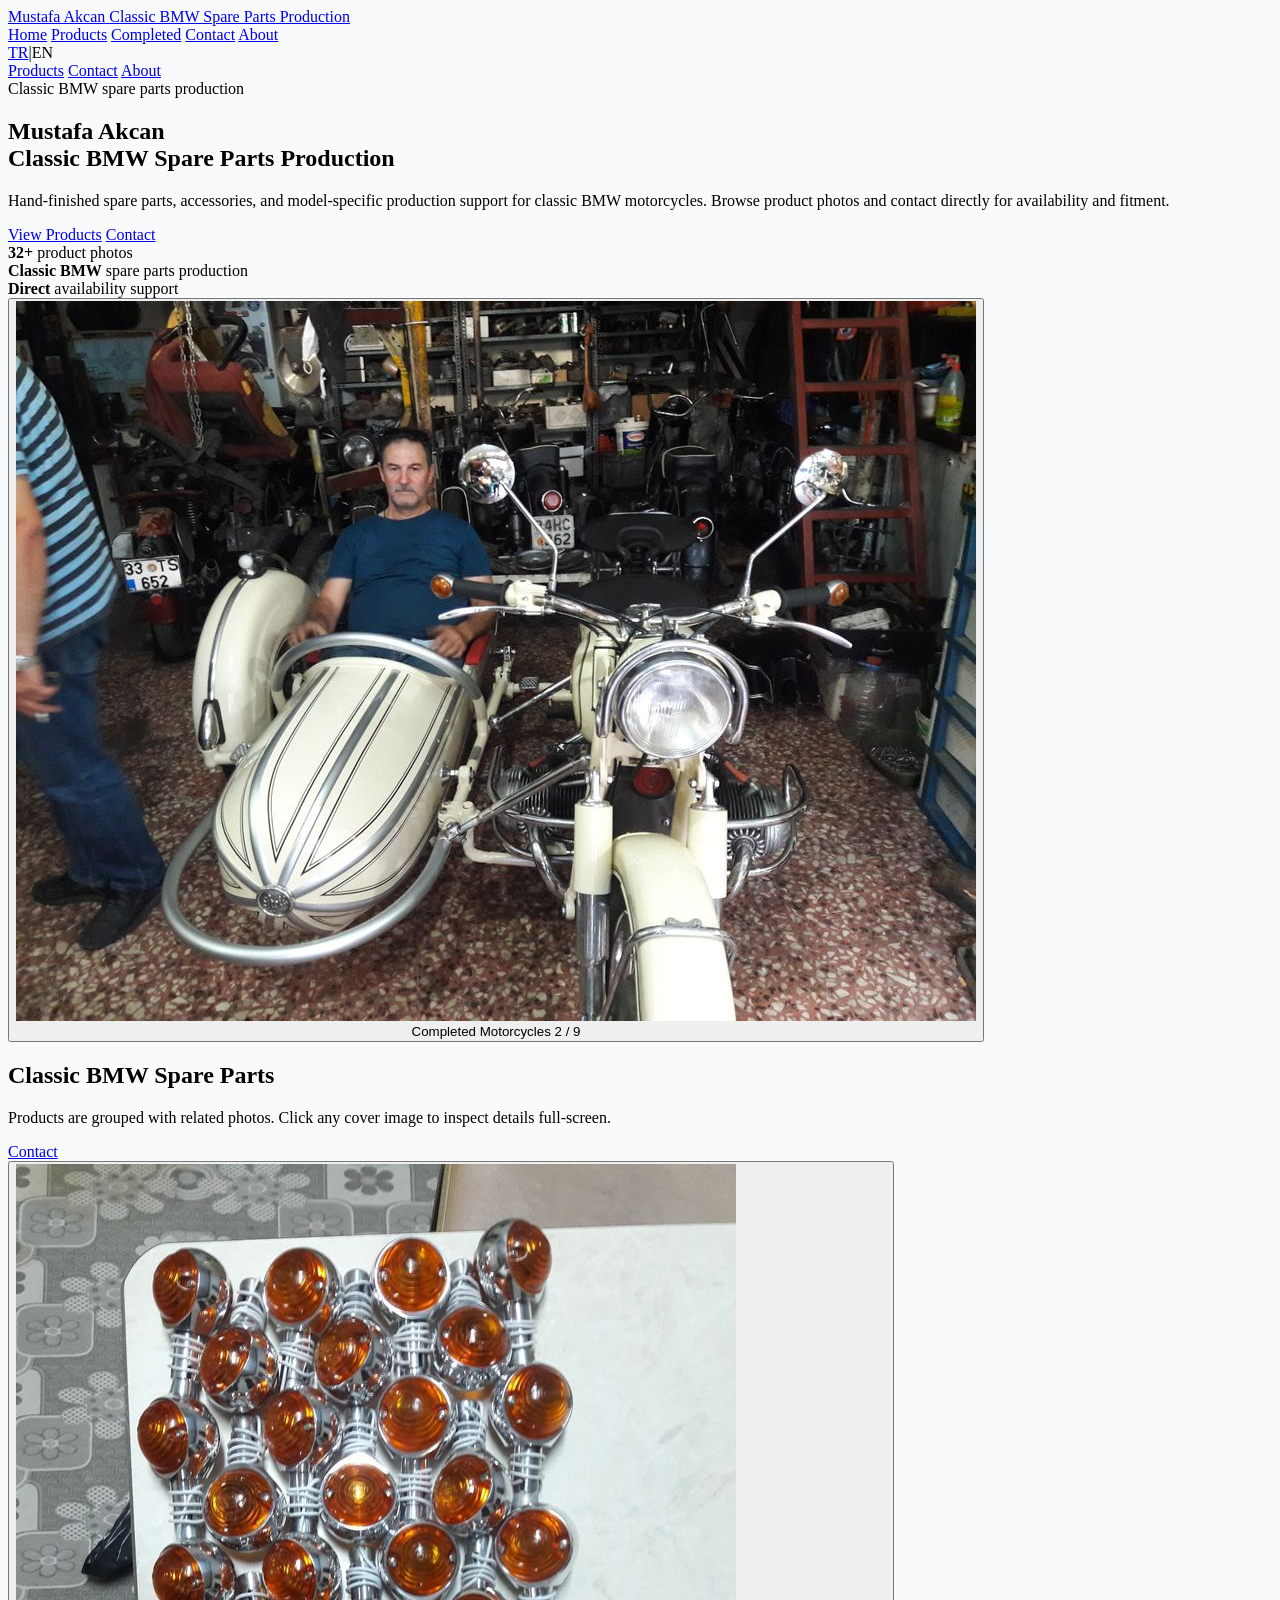
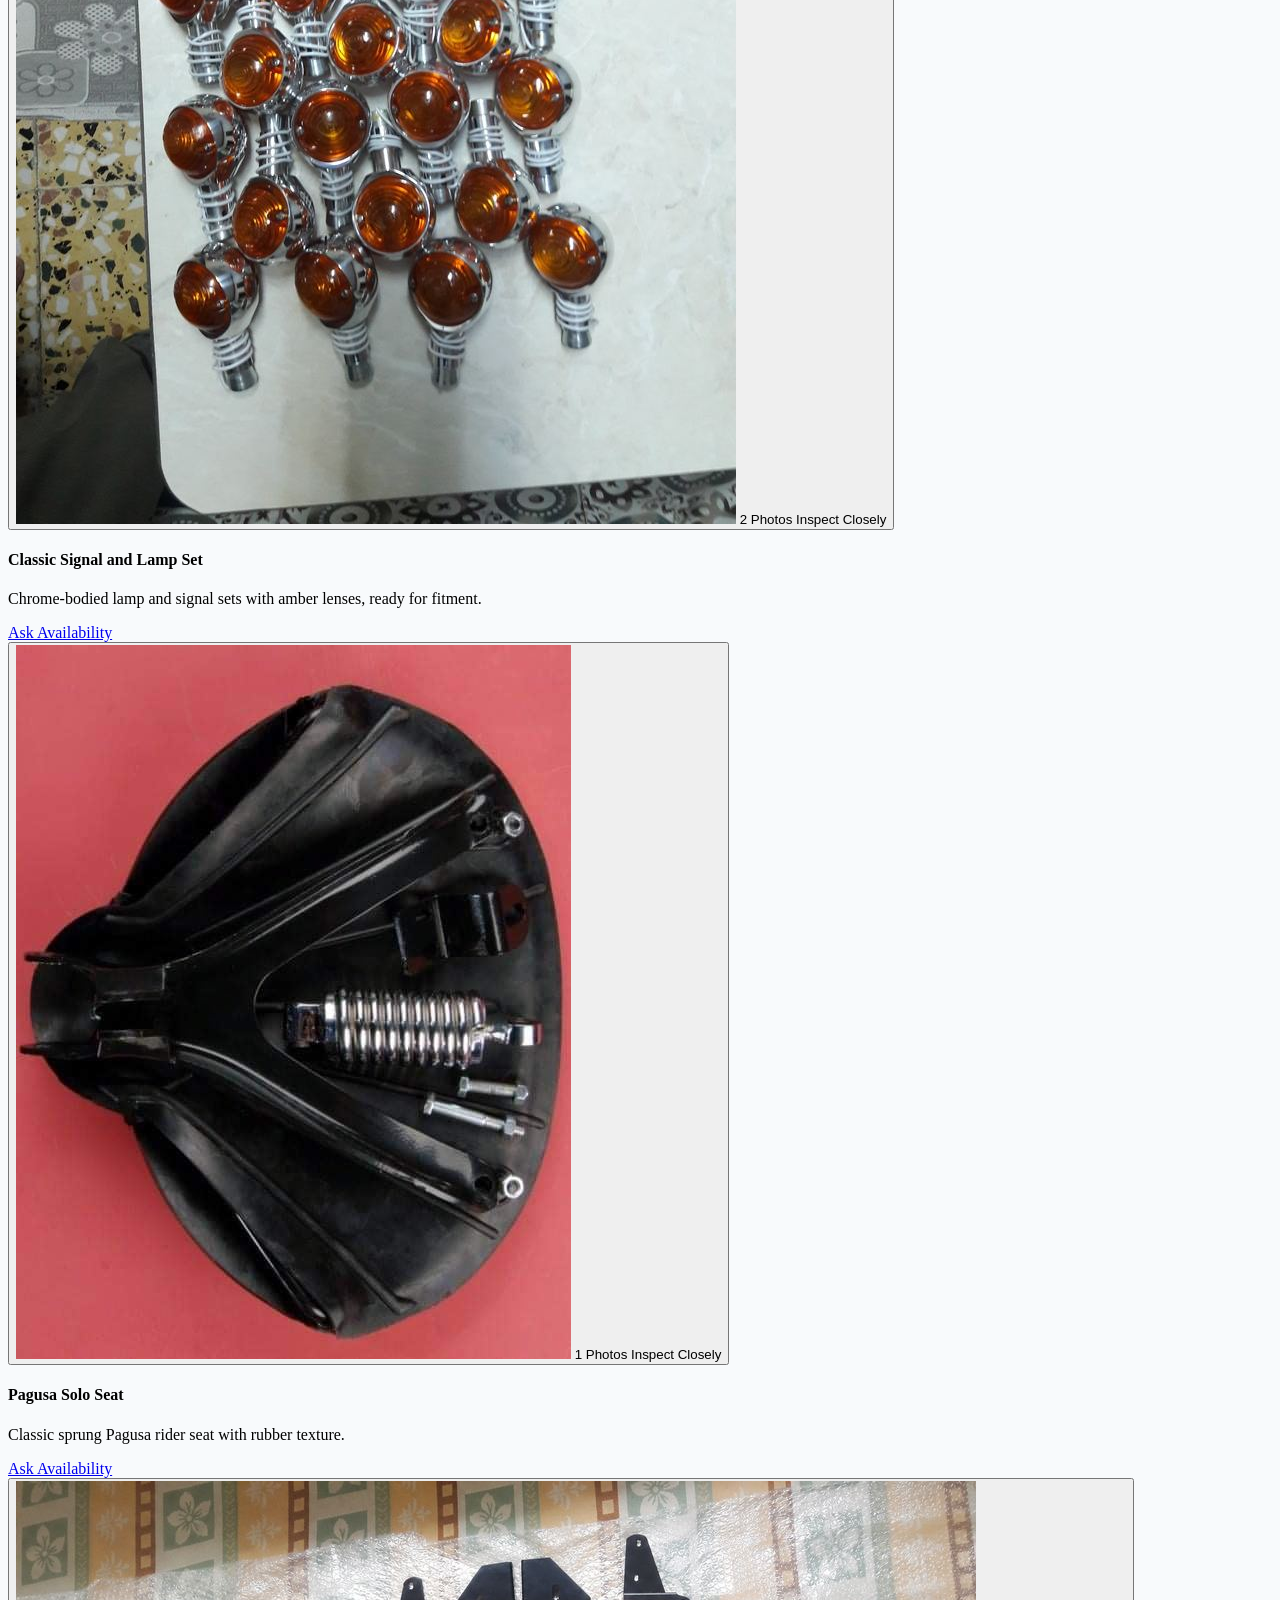
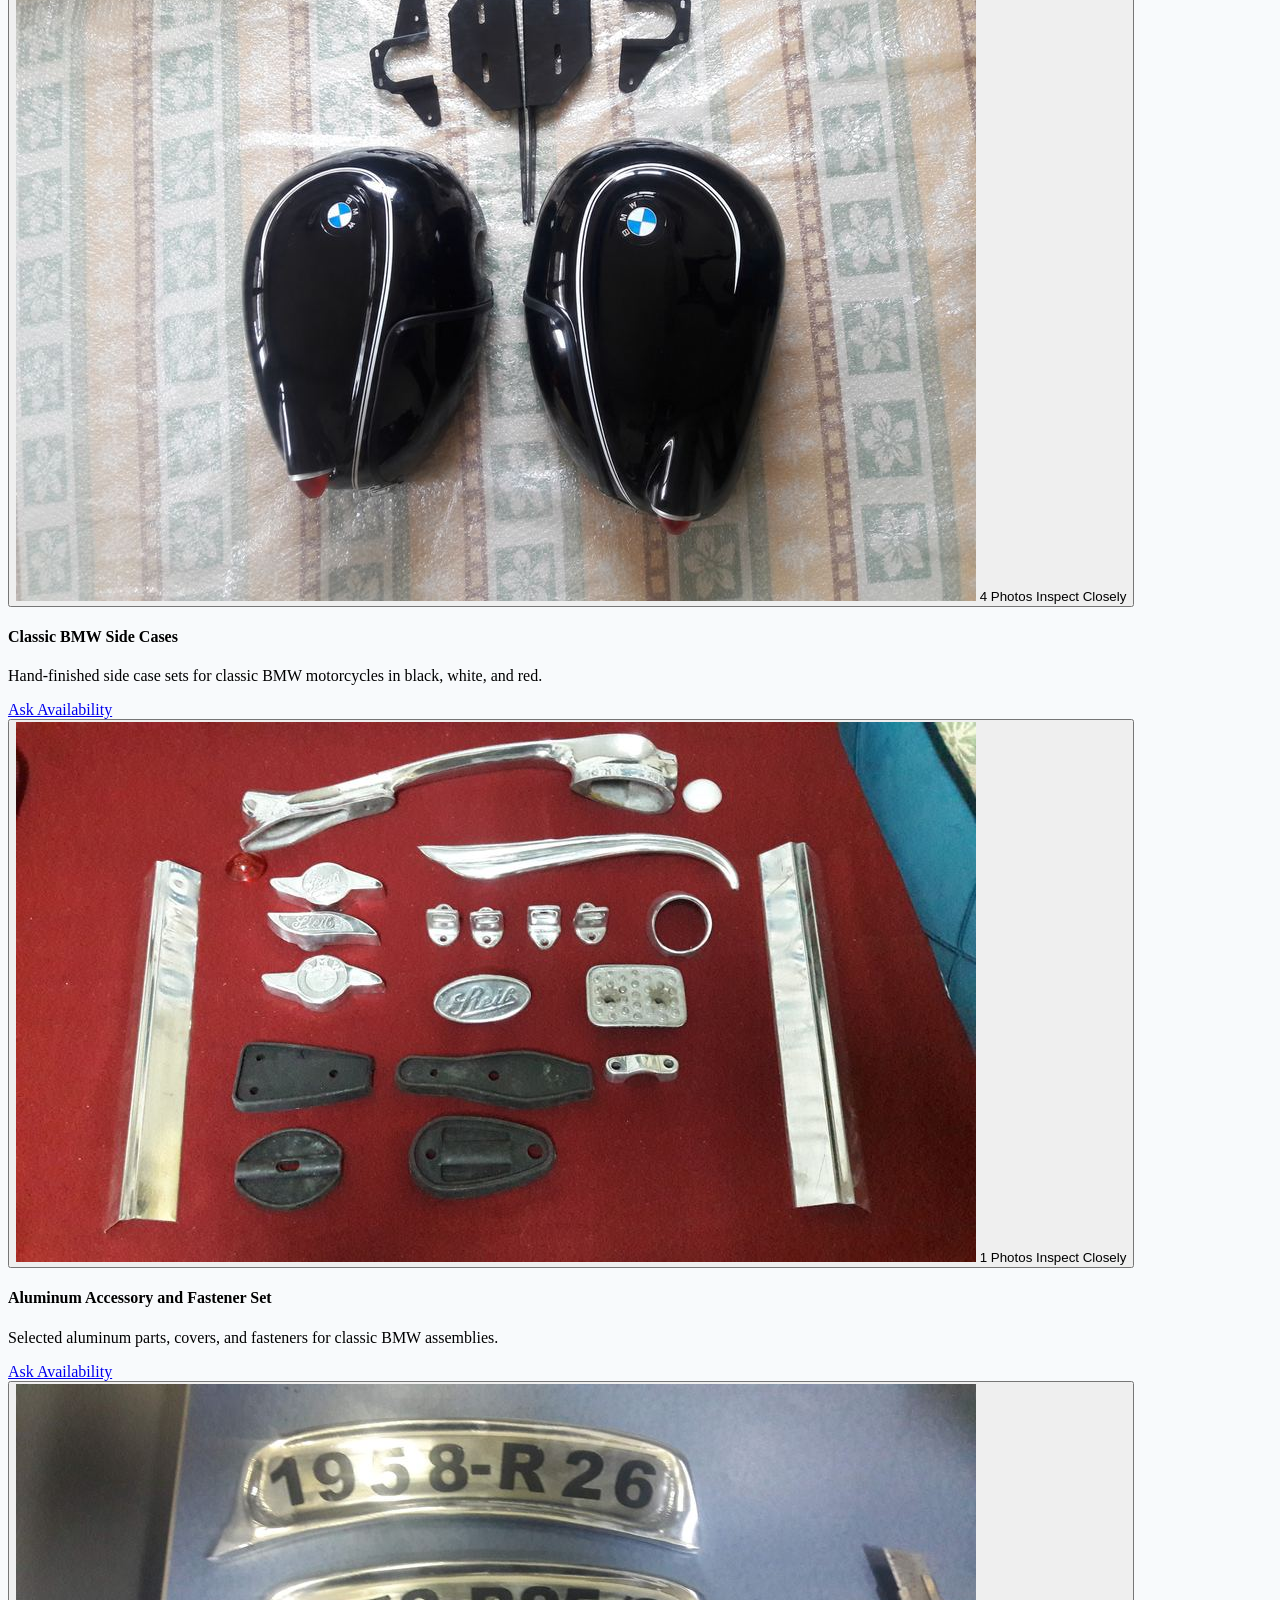
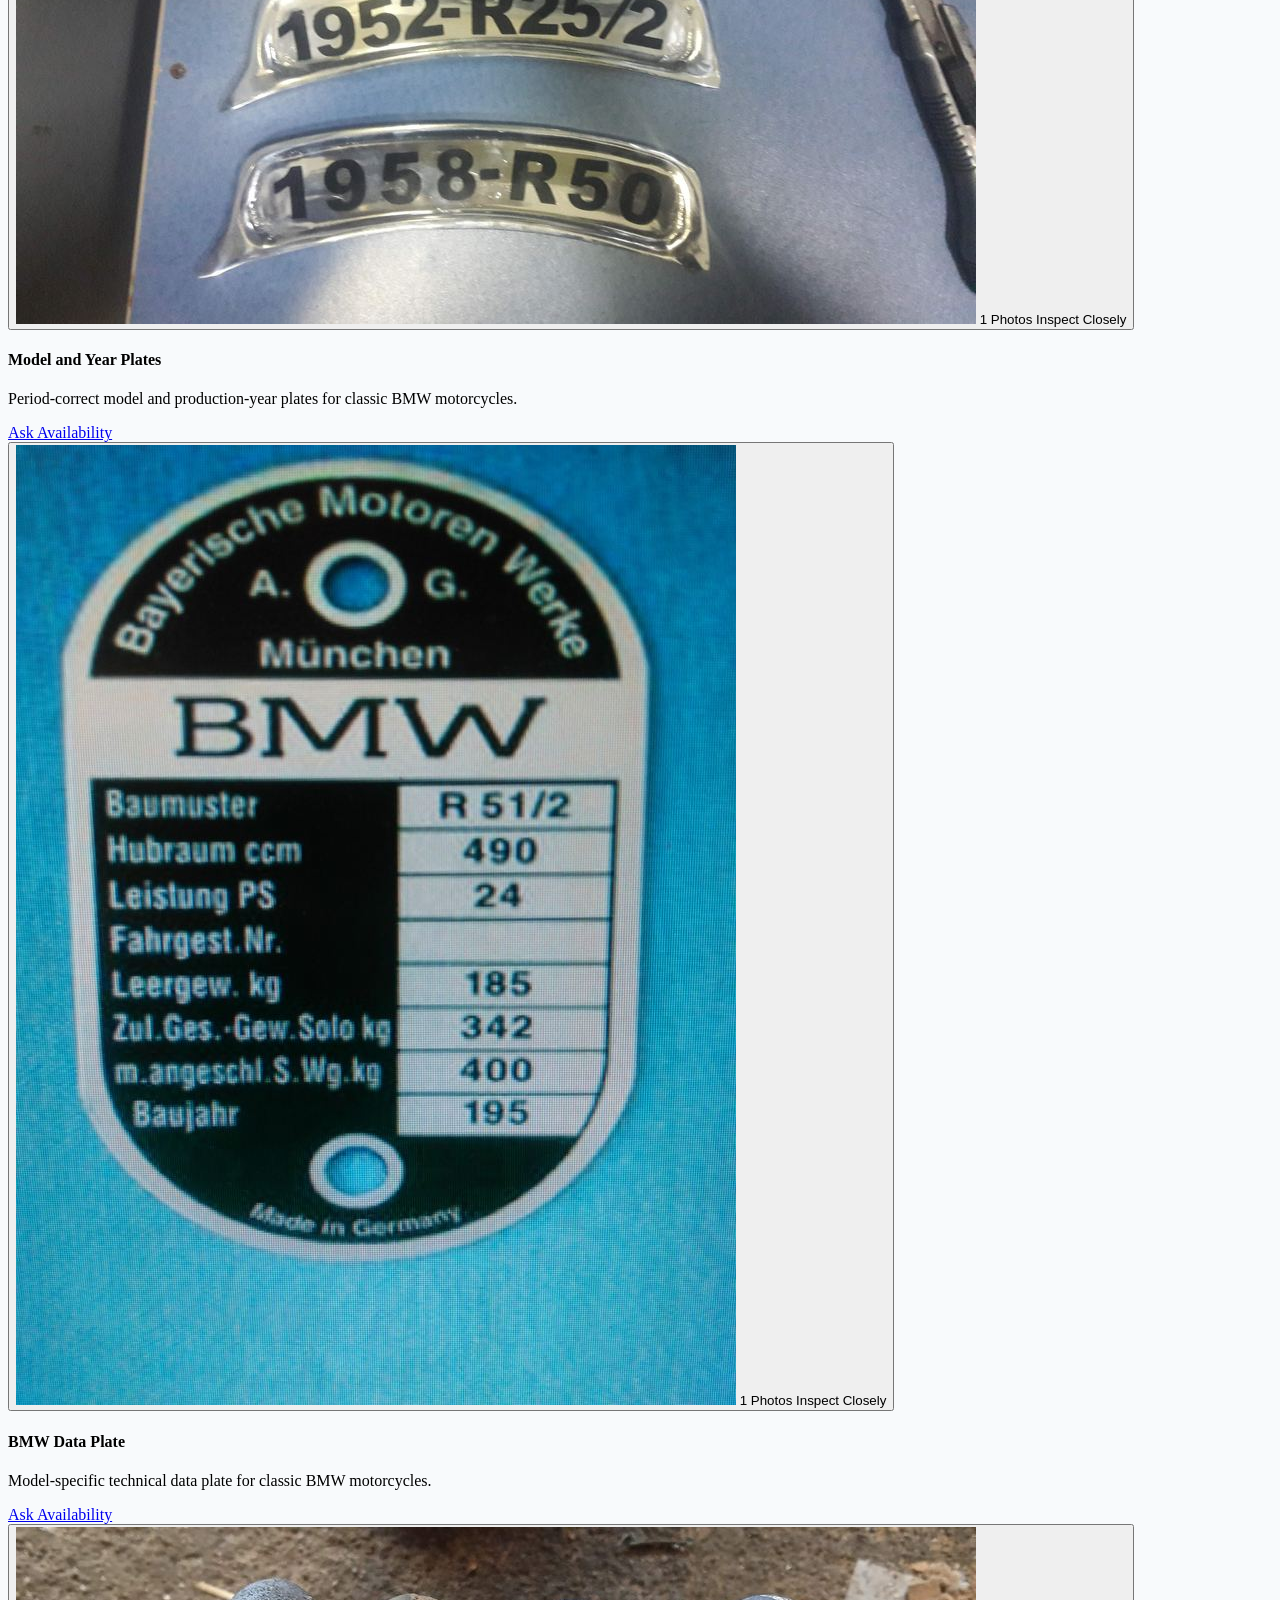
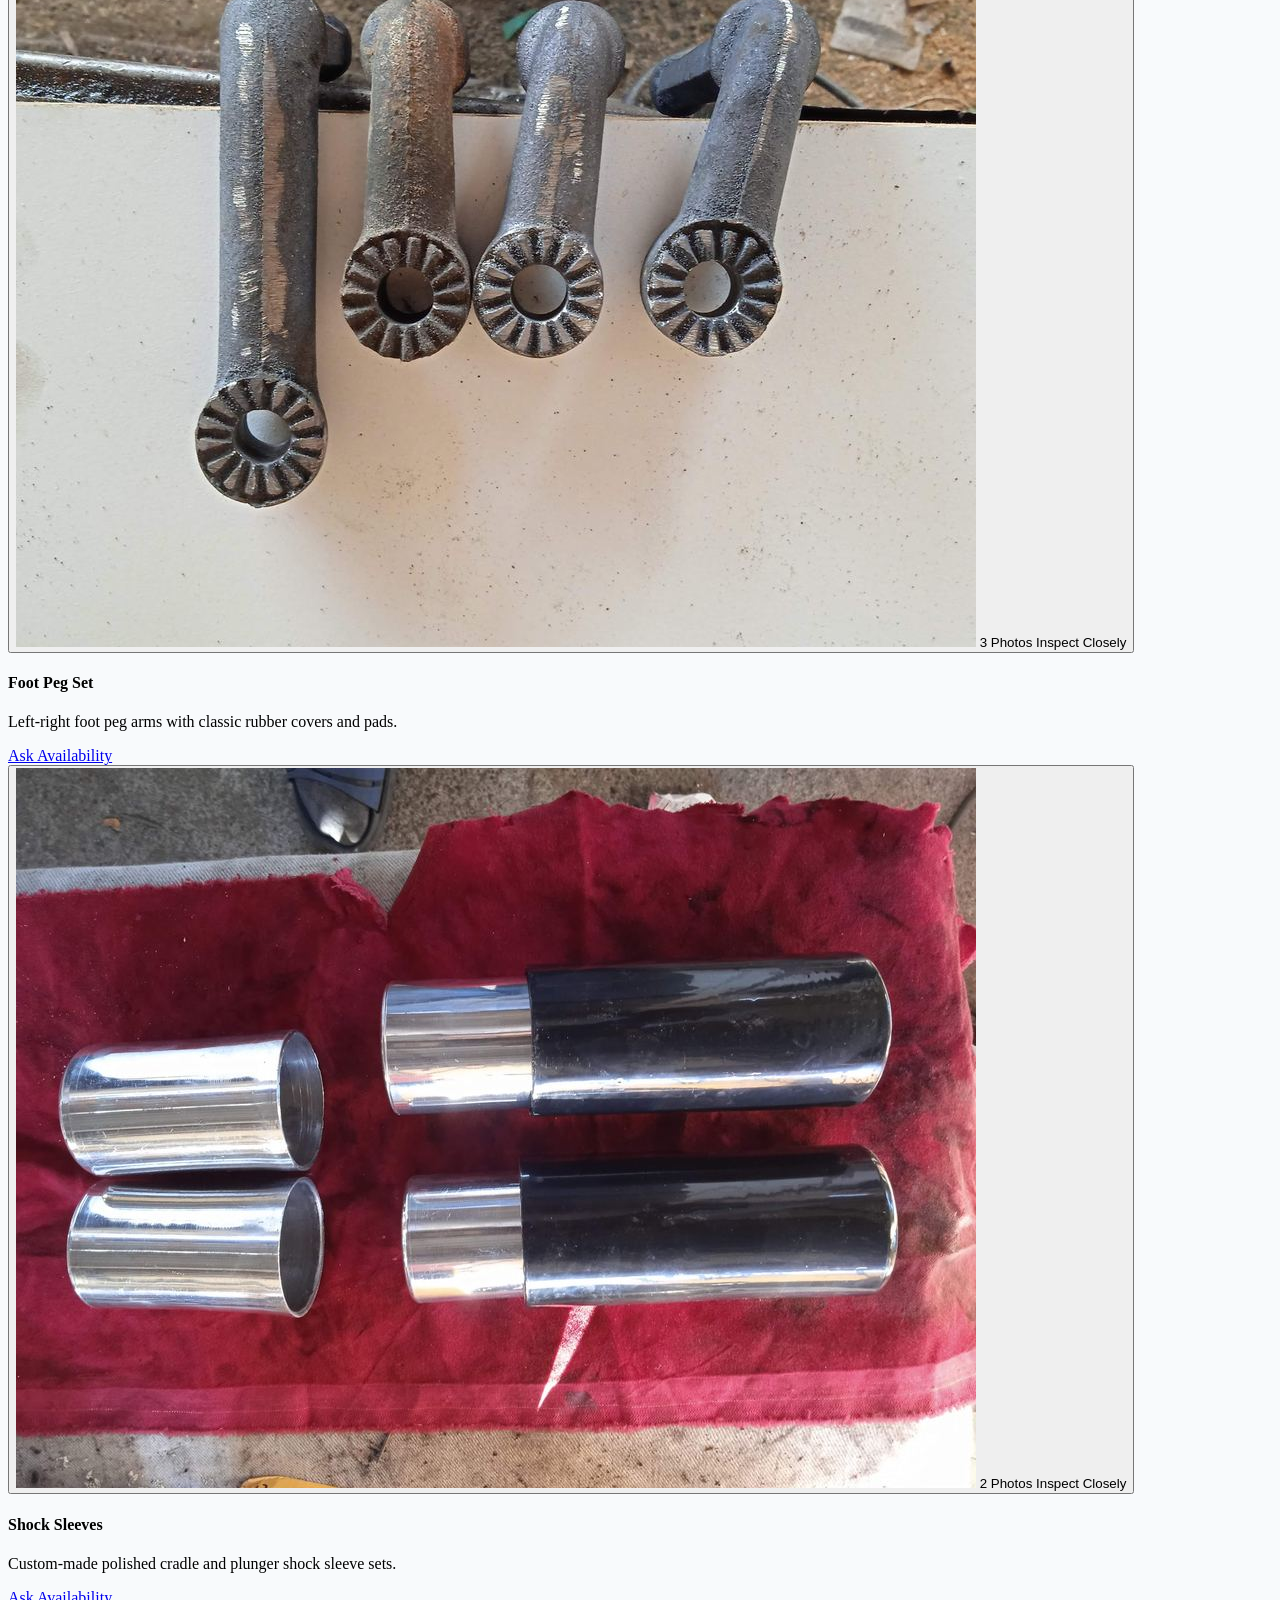
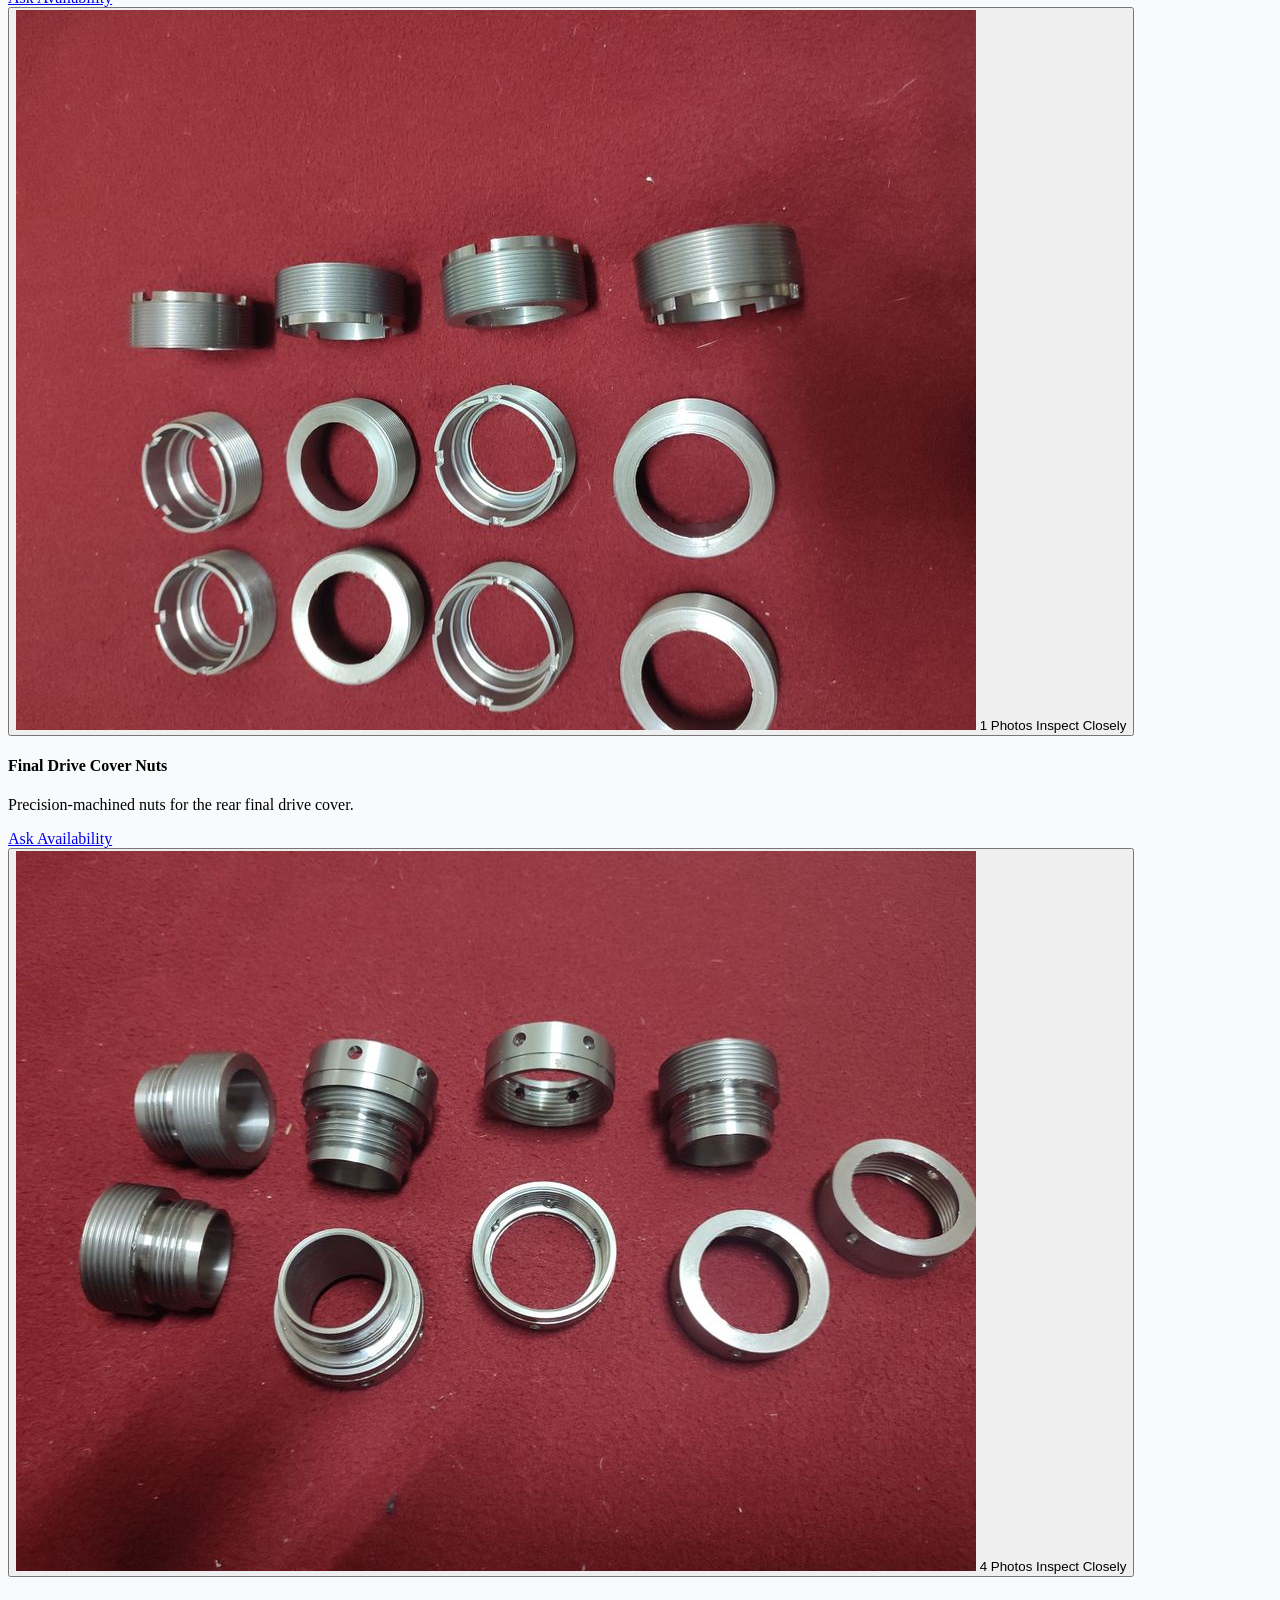
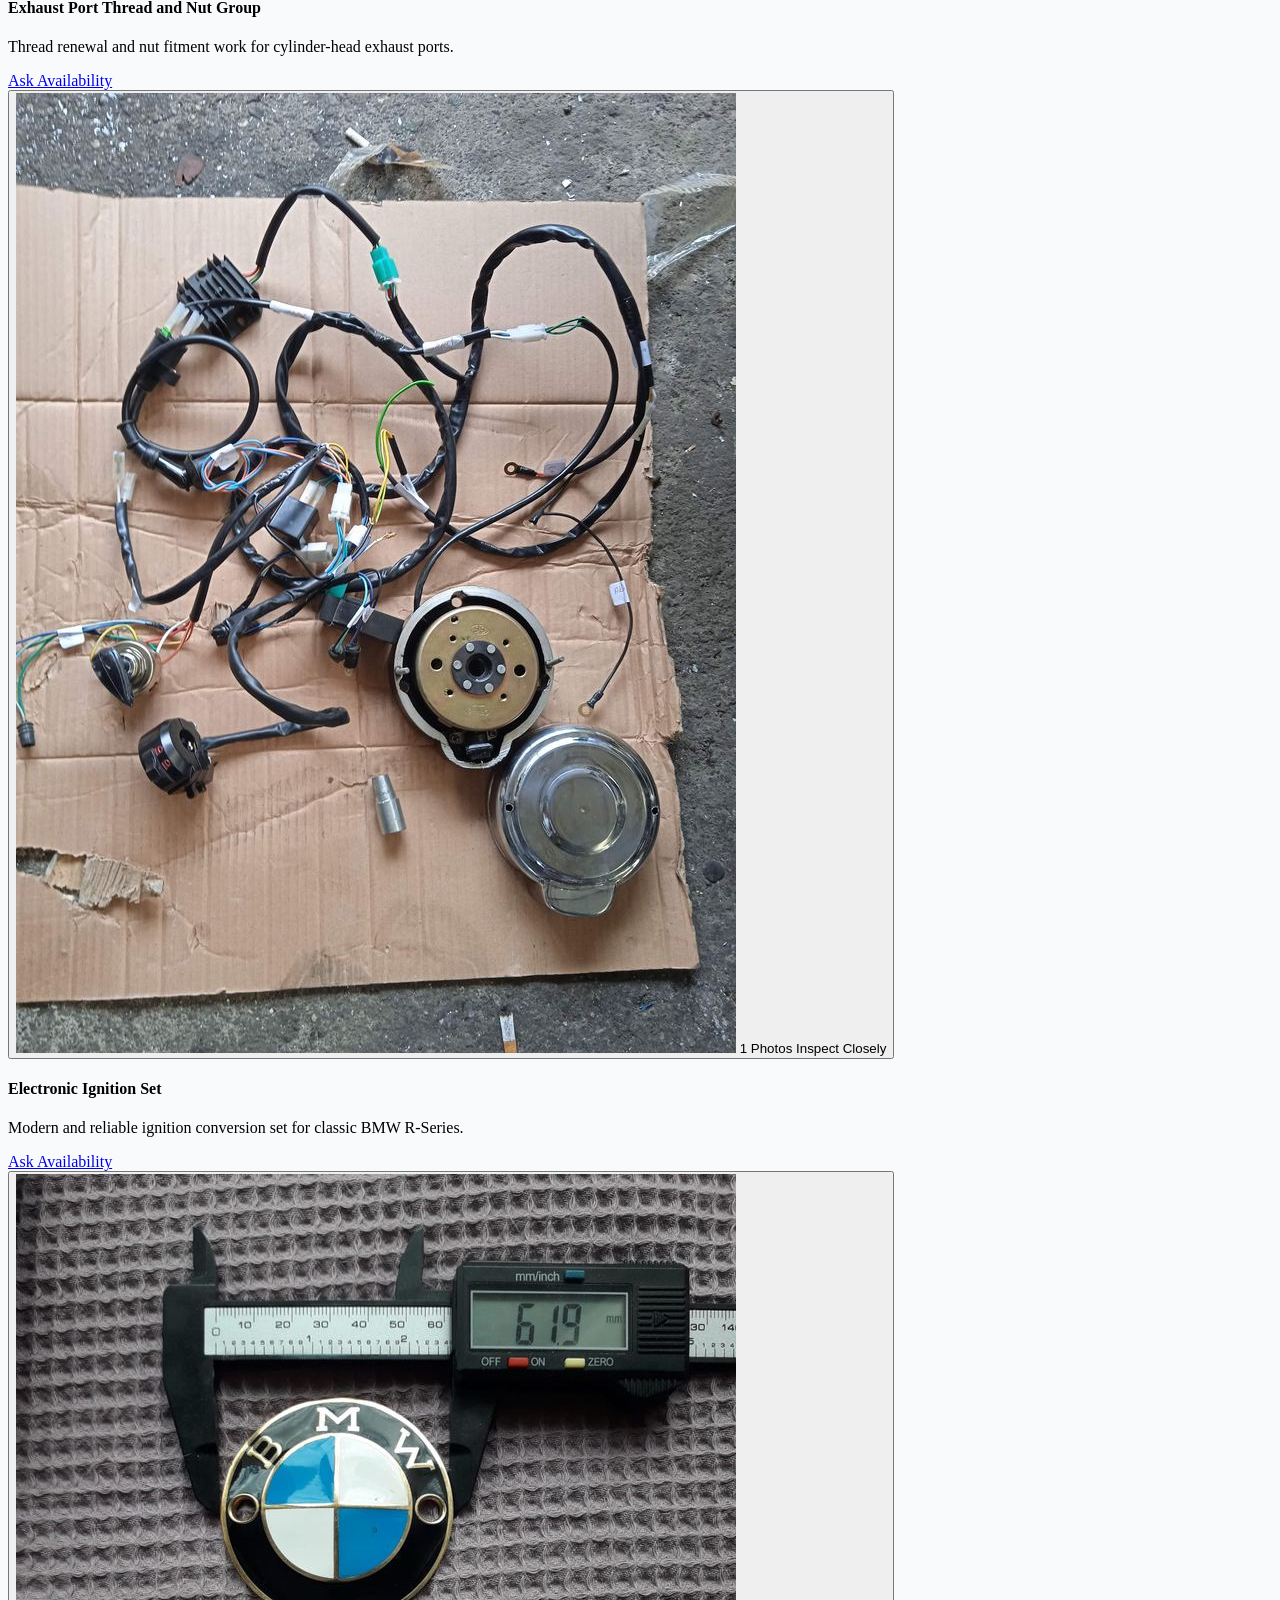
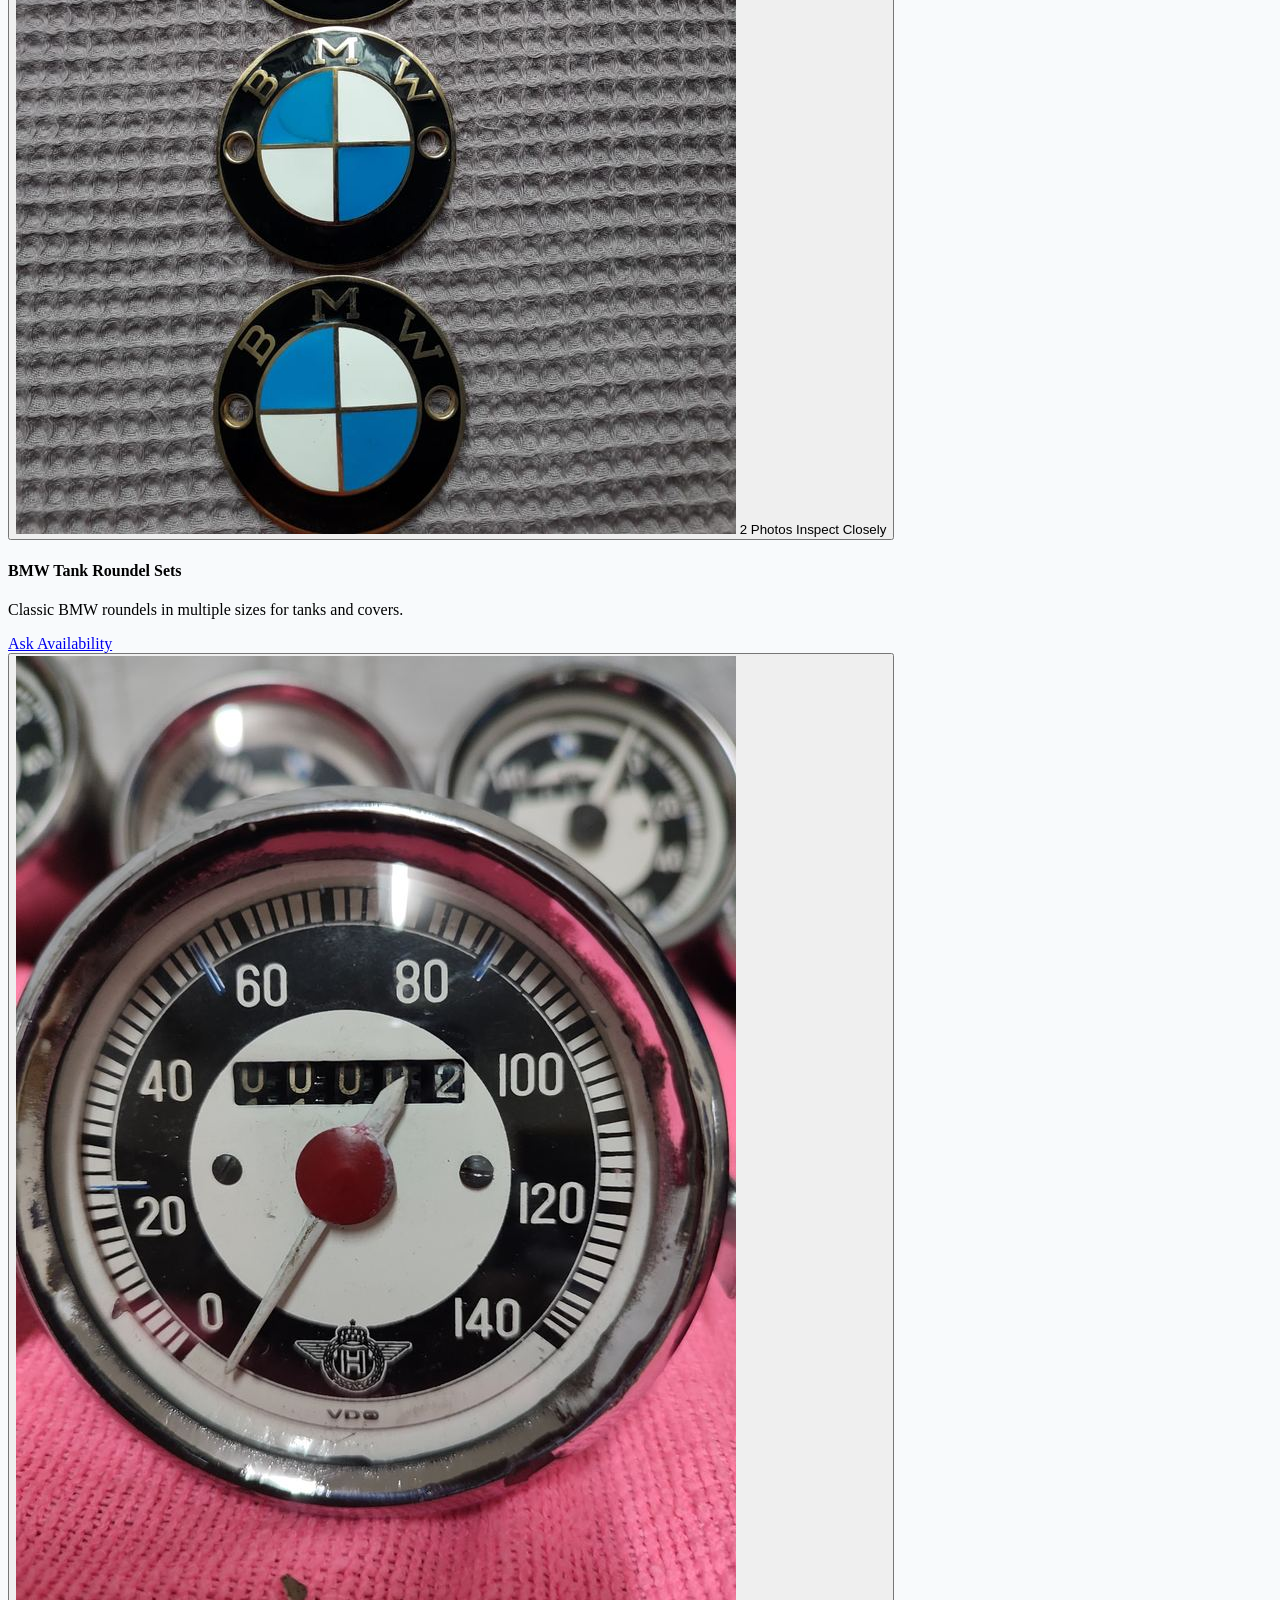
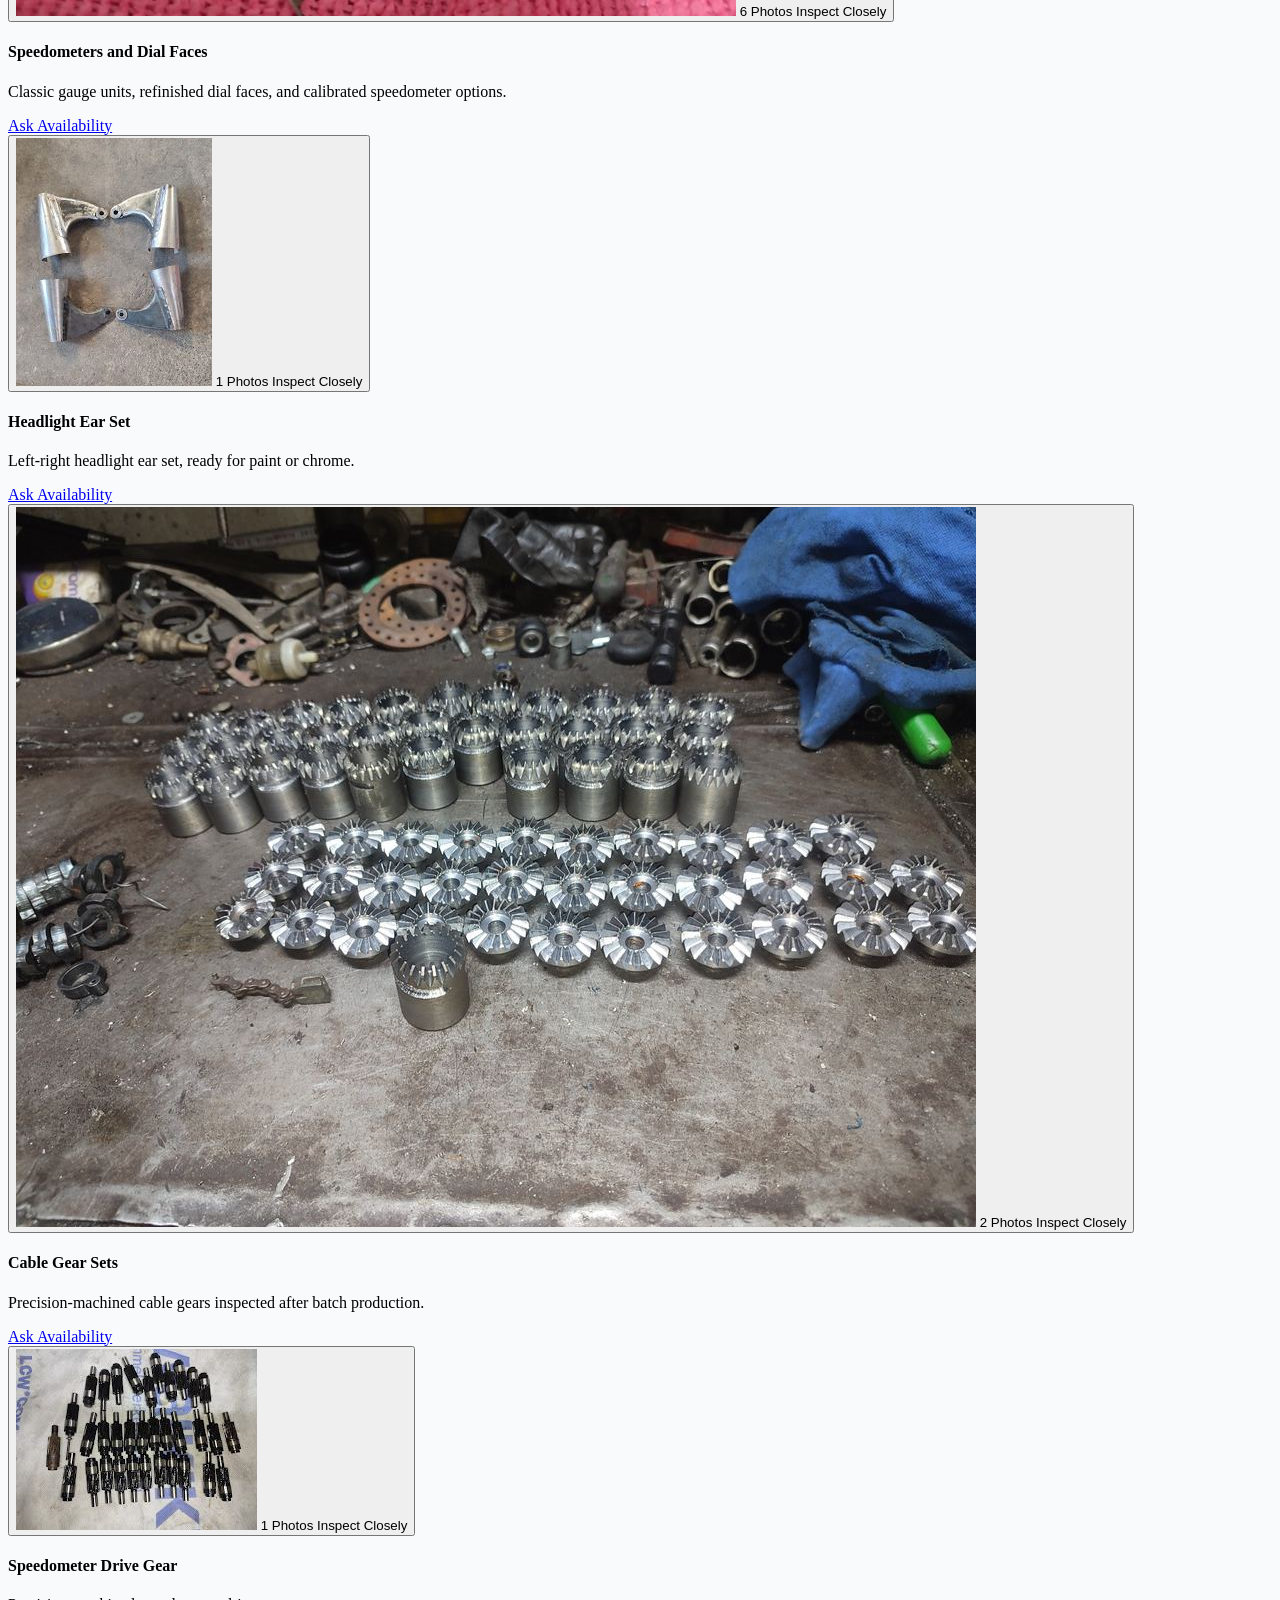
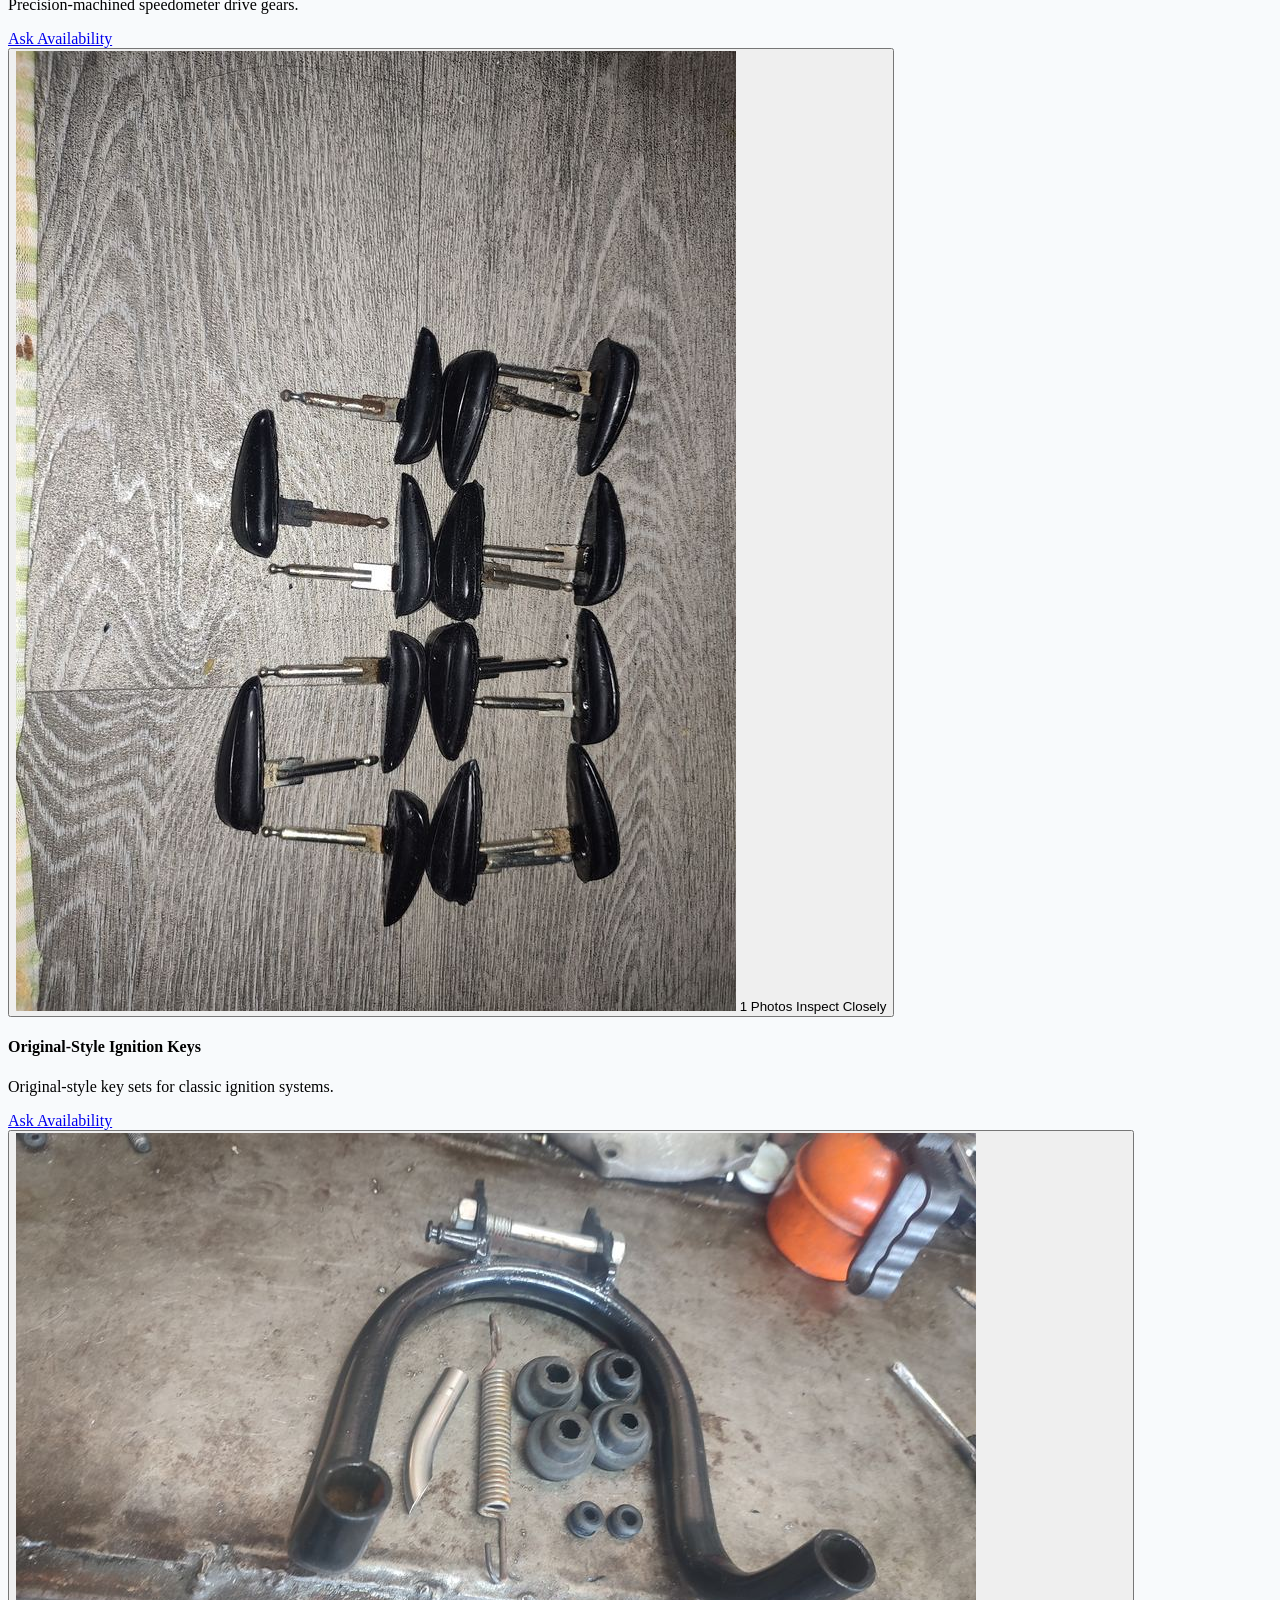
==== commit 56de626e: "Add files via upload lik changes on mobil" ====
--- a/index.html
+++ b/index.html
@@ -4,6 +4,9 @@
     <meta charset="UTF-8">
     <meta name="viewport" content="width=device-width, initial-scale=1.0">
     <title>Mustafa Akcan - Classic BMW Spare Parts Production</title>
+    <link rel="icon" href="favicon.ico?v=2" sizes="any">
+    <link rel="icon" type="image/png" href="favicon.png?v=2">
+    <link rel="apple-touch-icon" href="apple-touch-icon.png?v=2">
     <meta name="description" content="Hand-finished spare parts, accessories, and model-specific production support for classic BMW motorcycles. Browse product photos and contact directly for availability and fitment.">
     <script>
         window.dataLayer = window.dataLayer || [];
@@ -33,6 +36,12 @@
             -webkit-box-orient: vertical;
             overflow: hidden;
         }
+        .rest-desc {
+            display: -webkit-box;
+            -webkit-line-clamp: 2;
+            -webkit-box-orient: vertical;
+            overflow: hidden;
+        }
     </style>
 </head>
 <body class="bg-slate-50 text-slate-950 font-sans antialiased selection:bg-blue-700 selection:text-white">
@@ -60,7 +69,6 @@
             <div class="mx-auto flex max-w-7xl gap-2 px-4 py-2 text-sm font-semibold whitespace-nowrap">
                 <a href="#products" class="rounded-full bg-blue-700 px-4 py-2 text-white">Products</a>
                 <a href="#contact" class="rounded-full bg-slate-100 px-4 py-2 text-slate-700">Contact</a>
-                <a href="#completed" class="rounded-full bg-slate-100 px-4 py-2 text-slate-700">Completed</a>
                 <a href="#about" class="rounded-full bg-slate-100 px-4 py-2 text-slate-700">About</a>
             </div>
         </nav>
@@ -152,7 +160,7 @@
                 <h2 class="text-3xl font-bold tracking-tight text-slate-950 mb-4">Classic BMW Spare Parts</h2>
                 <p class="text-slate-600 max-w-2xl">Products are grouped with related photos. Click any cover image to inspect details full-screen.</p>
             </div>
-            <a href="#contact" class="inline-flex rounded-md bg-red-600 px-4 py-2.5 text-sm font-bold text-white hover:bg-red-700 transition-colors">Contact</a>
+            <a href="#contact" class="inline-flex rounded-md bg-blue-700 px-4 py-2.5 text-sm font-bold text-white hover:bg-blue-800 transition-colors">Contact</a>
         </div>
 
         <div class="grid grid-cols-2 sm:grid-cols-2 lg:grid-cols-3 xl:grid-cols-4 gap-3 sm:gap-6">
@@ -455,7 +463,7 @@
             <p class="text-slate-600 max-w-xl">Selected completed motorcycles from the atelier.</p>
         </div>
 
-        <div class="grid grid-cols-1 md:grid-cols-3 gap-8">
+        <div class="grid grid-cols-2 md:grid-cols-3 gap-3 sm:gap-8">
             <article class="bg-white border border-slate-200 rounded-lg overflow-hidden flex flex-col group shadow-sm">
                 <div class="aspect-video w-full bg-slate-100 relative overflow-hidden">
                     <button type="button" class="group/image aspect-video w-full bg-slate-100 rounded-none mb-0 relative overflow-hidden cursor-zoom-in border border-slate-200" data-gallery="20200114-140150.jpg|received-1297363674120186.jpeg" data-preview-gallery="previews/20200114-140150.jpg|previews/received-1297363674120186.jpg" data-title="BMW R50/2 with Sidecar" aria-label="Inspect Closely">
@@ -464,13 +472,13 @@
                         <span class="absolute inset-x-0 bottom-0 bg-gradient-to-t from-blue-950/85 to-transparent px-3 pb-3 pt-10 text-left text-xs font-semibold text-white opacity-0 group-hover/image:opacity-100 transition-opacity">Inspect Closely</span>
                     </button>
                 </div>
-                <div class="p-6 flex-1 flex flex-col justify-between">
+                <div class="p-3 sm:p-6 flex-1 flex flex-col justify-between">
                     <div>
-                        <span class="text-xs font-mono font-bold text-blue-700">1962</span>
-                        <h3 class="text-xl font-bold text-slate-950 mt-2 mb-3">BMW R50/2 with Sidecar</h3>
-                        <p class="text-sm text-slate-600 leading-relaxed mb-4">A classic sidecar BMW project completed with red paint and chrome details.</p>
+                        <span class="text-[10px] sm:text-xs font-mono font-bold text-blue-700">1962</span>
+                        <h3 class="text-sm sm:text-xl font-bold text-slate-950 mt-1 sm:mt-2 mb-2 sm:mb-3 leading-snug">BMW R50/2 with Sidecar</h3>
+                        <p class="rest-desc text-xs sm:text-sm text-slate-600 leading-relaxed mb-3 sm:mb-4">A classic sidecar BMW project completed with red paint and chrome details.</p>
                     </div>
-                    <span class="text-xs px-2 py-1 bg-emerald-50 text-emerald-700 border border-emerald-200 rounded self-start">Completed</span>
+                    <span class="text-[10px] sm:text-xs px-2 py-1 bg-emerald-50 text-emerald-700 border border-emerald-200 rounded self-start">Completed</span>
                 </div>
             </article>
 
@@ -482,13 +490,13 @@
                         <span class="absolute inset-x-0 bottom-0 bg-gradient-to-t from-blue-950/85 to-transparent px-3 pb-3 pt-10 text-left text-xs font-semibold text-white opacity-0 group-hover/image:opacity-100 transition-opacity">Inspect Closely</span>
                     </button>
                 </div>
-                <div class="p-6 flex-1 flex flex-col justify-between">
+                <div class="p-3 sm:p-6 flex-1 flex flex-col justify-between">
                     <div>
-                        <span class="text-xs font-mono font-bold text-blue-700">1967</span>
-                        <h3 class="text-xl font-bold text-slate-950 mt-2 mb-3">BMW R60/2 with Sidecar</h3>
-                        <p class="text-sm text-slate-600 leading-relaxed mb-4">White/cream sidecar project receiving final pre-delivery checks.</p>
+                        <span class="text-[10px] sm:text-xs font-mono font-bold text-blue-700">1967</span>
+                        <h3 class="text-sm sm:text-xl font-bold text-slate-950 mt-1 sm:mt-2 mb-2 sm:mb-3 leading-snug">BMW R60/2 with Sidecar</h3>
+                        <p class="rest-desc text-xs sm:text-sm text-slate-600 leading-relaxed mb-3 sm:mb-4">White/cream sidecar project receiving final pre-delivery checks.</p>
                     </div>
-                    <span class="text-xs px-2 py-1 bg-emerald-50 text-emerald-700 border border-emerald-200 rounded self-start">In Collection</span>
+                    <span class="text-[10px] sm:text-xs px-2 py-1 bg-emerald-50 text-emerald-700 border border-emerald-200 rounded self-start">In Collection</span>
                 </div>
             </article>
 
@@ -500,13 +508,13 @@
                         <span class="absolute inset-x-0 bottom-0 bg-gradient-to-t from-blue-950/85 to-transparent px-3 pb-3 pt-10 text-left text-xs font-semibold text-white opacity-0 group-hover/image:opacity-100 transition-opacity">Inspect Closely</span>
                     </button>
                 </div>
-                <div class="p-6 flex-1 flex flex-col justify-between">
+                <div class="p-3 sm:p-6 flex-1 flex flex-col justify-between">
                     <div>
-                        <span class="text-xs font-mono font-bold text-blue-700">1960&#x27;lar</span>
-                        <h3 class="text-xl font-bold text-slate-950 mt-2 mb-3">Green BMW with Sidecar</h3>
-                        <p class="text-sm text-slate-600 leading-relaxed mb-4">Completed green BMW sidecar project in the atelier.</p>
+                        <span class="text-[10px] sm:text-xs font-mono font-bold text-blue-700">1960&#x27;lar</span>
+                        <h3 class="text-sm sm:text-xl font-bold text-slate-950 mt-1 sm:mt-2 mb-2 sm:mb-3 leading-snug">Green BMW with Sidecar</h3>
+                        <p class="rest-desc text-xs sm:text-sm text-slate-600 leading-relaxed mb-3 sm:mb-4">Completed green BMW sidecar project in the atelier.</p>
                     </div>
-                    <span class="text-xs px-2 py-1 bg-emerald-50 text-emerald-700 border border-emerald-200 rounded self-start">Completed</span>
+                    <span class="text-[10px] sm:text-xs px-2 py-1 bg-emerald-50 text-emerald-700 border border-emerald-200 rounded self-start">Completed</span>
                 </div>
             </article>
 
@@ -518,13 +526,13 @@
                         <span class="absolute inset-x-0 bottom-0 bg-gradient-to-t from-blue-950/85 to-transparent px-3 pb-3 pt-10 text-left text-xs font-semibold text-white opacity-0 group-hover/image:opacity-100 transition-opacity">Inspect Closely</span>
                     </button>
                 </div>
-                <div class="p-6 flex-1 flex flex-col justify-between">
+                <div class="p-3 sm:p-6 flex-1 flex flex-col justify-between">
                     <div>
-                        <span class="text-xs font-mono font-bold text-blue-700">BMW R25</span>
-                        <h3 class="text-xl font-bold text-slate-950 mt-2 mb-3">Green BMW R25</h3>
-                        <p class="text-sm text-slate-600 leading-relaxed mb-4">A classic BMW R25 completed in green with white pinstripes and renewed chrome details.</p>
+                        <span class="text-[10px] sm:text-xs font-mono font-bold text-blue-700">BMW R25</span>
+                        <h3 class="text-sm sm:text-xl font-bold text-slate-950 mt-1 sm:mt-2 mb-2 sm:mb-3 leading-snug">Green BMW R25</h3>
+                        <p class="rest-desc text-xs sm:text-sm text-slate-600 leading-relaxed mb-3 sm:mb-4">A classic BMW R25 completed in green with white pinstripes and renewed chrome details.</p>
                     </div>
-                    <span class="text-xs px-2 py-1 bg-emerald-50 text-emerald-700 border border-emerald-200 rounded self-start">Completed</span>
+                    <span class="text-[10px] sm:text-xs px-2 py-1 bg-emerald-50 text-emerald-700 border border-emerald-200 rounded self-start">Completed</span>
                 </div>
             </article>
 
@@ -536,13 +544,13 @@
                         <span class="absolute inset-x-0 bottom-0 bg-gradient-to-t from-blue-950/85 to-transparent px-3 pb-3 pt-10 text-left text-xs font-semibold text-white opacity-0 group-hover/image:opacity-100 transition-opacity">Inspect Closely</span>
                     </button>
                 </div>
-                <div class="p-6 flex-1 flex flex-col justify-between">
+                <div class="p-3 sm:p-6 flex-1 flex flex-col justify-between">
                     <div>
-                        <span class="text-xs font-mono font-bold text-blue-700">BMW R26</span>
-                        <h3 class="text-xl font-bold text-slate-950 mt-2 mb-3">Cream BMW R26</h3>
-                        <p class="text-sm text-slate-600 leading-relaxed mb-4">A BMW R26 completed in cream with black pinstripes and period-correct details.</p>
+                        <span class="text-[10px] sm:text-xs font-mono font-bold text-blue-700">BMW R26</span>
+                        <h3 class="text-sm sm:text-xl font-bold text-slate-950 mt-1 sm:mt-2 mb-2 sm:mb-3 leading-snug">Cream BMW R26</h3>
+                        <p class="rest-desc text-xs sm:text-sm text-slate-600 leading-relaxed mb-3 sm:mb-4">A BMW R26 completed in cream with black pinstripes and period-correct details.</p>
                     </div>
-                    <span class="text-xs px-2 py-1 bg-emerald-50 text-emerald-700 border border-emerald-200 rounded self-start">Completed</span>
+                    <span class="text-[10px] sm:text-xs px-2 py-1 bg-emerald-50 text-emerald-700 border border-emerald-200 rounded self-start">Completed</span>
                 </div>
             </article>
 
@@ -554,13 +562,13 @@
                         <span class="absolute inset-x-0 bottom-0 bg-gradient-to-t from-blue-950/85 to-transparent px-3 pb-3 pt-10 text-left text-xs font-semibold text-white opacity-0 group-hover/image:opacity-100 transition-opacity">Inspect Closely</span>
                     </button>
                 </div>
-                <div class="p-6 flex-1 flex flex-col justify-between">
+                <div class="p-3 sm:p-6 flex-1 flex flex-col justify-between">
                     <div>
-                        <span class="text-xs font-mono font-bold text-blue-700">BMW R26</span>
-                        <h3 class="text-xl font-bold text-slate-950 mt-2 mb-3">Black BMW R26</h3>
-                        <p class="text-sm text-slate-600 leading-relaxed mb-4">A completed BMW R26 in classic black with white pinstripes.</p>
+                        <span class="text-[10px] sm:text-xs font-mono font-bold text-blue-700">BMW R26</span>
+                        <h3 class="text-sm sm:text-xl font-bold text-slate-950 mt-1 sm:mt-2 mb-2 sm:mb-3 leading-snug">Black BMW R26</h3>
+                        <p class="rest-desc text-xs sm:text-sm text-slate-600 leading-relaxed mb-3 sm:mb-4">A completed BMW R26 in classic black with white pinstripes.</p>
                     </div>
-                    <span class="text-xs px-2 py-1 bg-emerald-50 text-emerald-700 border border-emerald-200 rounded self-start">Completed</span>
+                    <span class="text-[10px] sm:text-xs px-2 py-1 bg-emerald-50 text-emerald-700 border border-emerald-200 rounded self-start">Completed</span>
                 </div>
             </article>
 
@@ -572,13 +580,13 @@
                         <span class="absolute inset-x-0 bottom-0 bg-gradient-to-t from-blue-950/85 to-transparent px-3 pb-3 pt-10 text-left text-xs font-semibold text-white opacity-0 group-hover/image:opacity-100 transition-opacity">Inspect Closely</span>
                     </button>
                 </div>
-                <div class="p-6 flex-1 flex flex-col justify-between">
+                <div class="p-3 sm:p-6 flex-1 flex flex-col justify-between">
                     <div>
-                        <span class="text-xs font-mono font-bold text-blue-700">BMW R27</span>
-                        <h3 class="text-xl font-bold text-slate-950 mt-2 mb-3">Black BMW R27</h3>
-                        <p class="text-sm text-slate-600 leading-relaxed mb-4">A completed single-cylinder BMW R27 retaining its original classic lines.</p>
+                        <span class="text-[10px] sm:text-xs font-mono font-bold text-blue-700">BMW R27</span>
+                        <h3 class="text-sm sm:text-xl font-bold text-slate-950 mt-1 sm:mt-2 mb-2 sm:mb-3 leading-snug">Black BMW R27</h3>
+                        <p class="rest-desc text-xs sm:text-sm text-slate-600 leading-relaxed mb-3 sm:mb-4">A completed single-cylinder BMW R27 retaining its original classic lines.</p>
                     </div>
-                    <span class="text-xs px-2 py-1 bg-emerald-50 text-emerald-700 border border-emerald-200 rounded self-start">Completed</span>
+                    <span class="text-[10px] sm:text-xs px-2 py-1 bg-emerald-50 text-emerald-700 border border-emerald-200 rounded self-start">Completed</span>
                 </div>
             </article>
 
@@ -590,13 +598,13 @@
                         <span class="absolute inset-x-0 bottom-0 bg-gradient-to-t from-blue-950/85 to-transparent px-3 pb-3 pt-10 text-left text-xs font-semibold text-white opacity-0 group-hover/image:opacity-100 transition-opacity">Inspect Closely</span>
                     </button>
                 </div>
-                <div class="p-6 flex-1 flex flex-col justify-between">
+                <div class="p-3 sm:p-6 flex-1 flex flex-col justify-between">
                     <div>
-                        <span class="text-xs font-mono font-bold text-blue-700">BMW R51/3</span>
-                        <h3 class="text-xl font-bold text-slate-950 mt-2 mb-3">Black BMW R51/3</h3>
-                        <p class="text-sm text-slate-600 leading-relaxed mb-4">A BMW R51/3 completed with classic black bodywork and white pinstripe details.</p>
+                        <span class="text-[10px] sm:text-xs font-mono font-bold text-blue-700">BMW R51/3</span>
+                        <h3 class="text-sm sm:text-xl font-bold text-slate-950 mt-1 sm:mt-2 mb-2 sm:mb-3 leading-snug">Black BMW R51/3</h3>
+                        <p class="rest-desc text-xs sm:text-sm text-slate-600 leading-relaxed mb-3 sm:mb-4">A BMW R51/3 completed with classic black bodywork and white pinstripe details.</p>
                     </div>
-                    <span class="text-xs px-2 py-1 bg-emerald-50 text-emerald-700 border border-emerald-200 rounded self-start">Completed</span>
+                    <span class="text-[10px] sm:text-xs px-2 py-1 bg-emerald-50 text-emerald-700 border border-emerald-200 rounded self-start">Completed</span>
                 </div>
             </article>
 
@@ -608,13 +616,13 @@
                         <span class="absolute inset-x-0 bottom-0 bg-gradient-to-t from-blue-950/85 to-transparent px-3 pb-3 pt-10 text-left text-xs font-semibold text-white opacity-0 group-hover/image:opacity-100 transition-opacity">Inspect Closely</span>
                     </button>
                 </div>
-                <div class="p-6 flex-1 flex flex-col justify-between">
+                <div class="p-3 sm:p-6 flex-1 flex flex-col justify-between">
                     <div>
-                        <span class="text-xs font-mono font-bold text-blue-700">1956</span>
-                        <h3 class="text-xl font-bold text-slate-950 mt-2 mb-3">1956 BMW R26 with Sidecar</h3>
-                        <p class="text-sm text-slate-600 leading-relaxed mb-4">A completed BMW R26 project with black paint, red upholstery, and a Steib sidecar.</p>
+                        <span class="text-[10px] sm:text-xs font-mono font-bold text-blue-700">1956</span>
+                        <h3 class="text-sm sm:text-xl font-bold text-slate-950 mt-1 sm:mt-2 mb-2 sm:mb-3 leading-snug">1956 BMW R26 with Sidecar</h3>
+                        <p class="rest-desc text-xs sm:text-sm text-slate-600 leading-relaxed mb-3 sm:mb-4">A completed BMW R26 project with black paint, red upholstery, and a Steib sidecar.</p>
                     </div>
-                    <span class="text-xs px-2 py-1 bg-emerald-50 text-emerald-700 border border-emerald-200 rounded self-start">Completed</span>
+                    <span class="text-[10px] sm:text-xs px-2 py-1 bg-emerald-50 text-emerald-700 border border-emerald-200 rounded self-start">Completed</span>
                 </div>
             </article>
         </div>
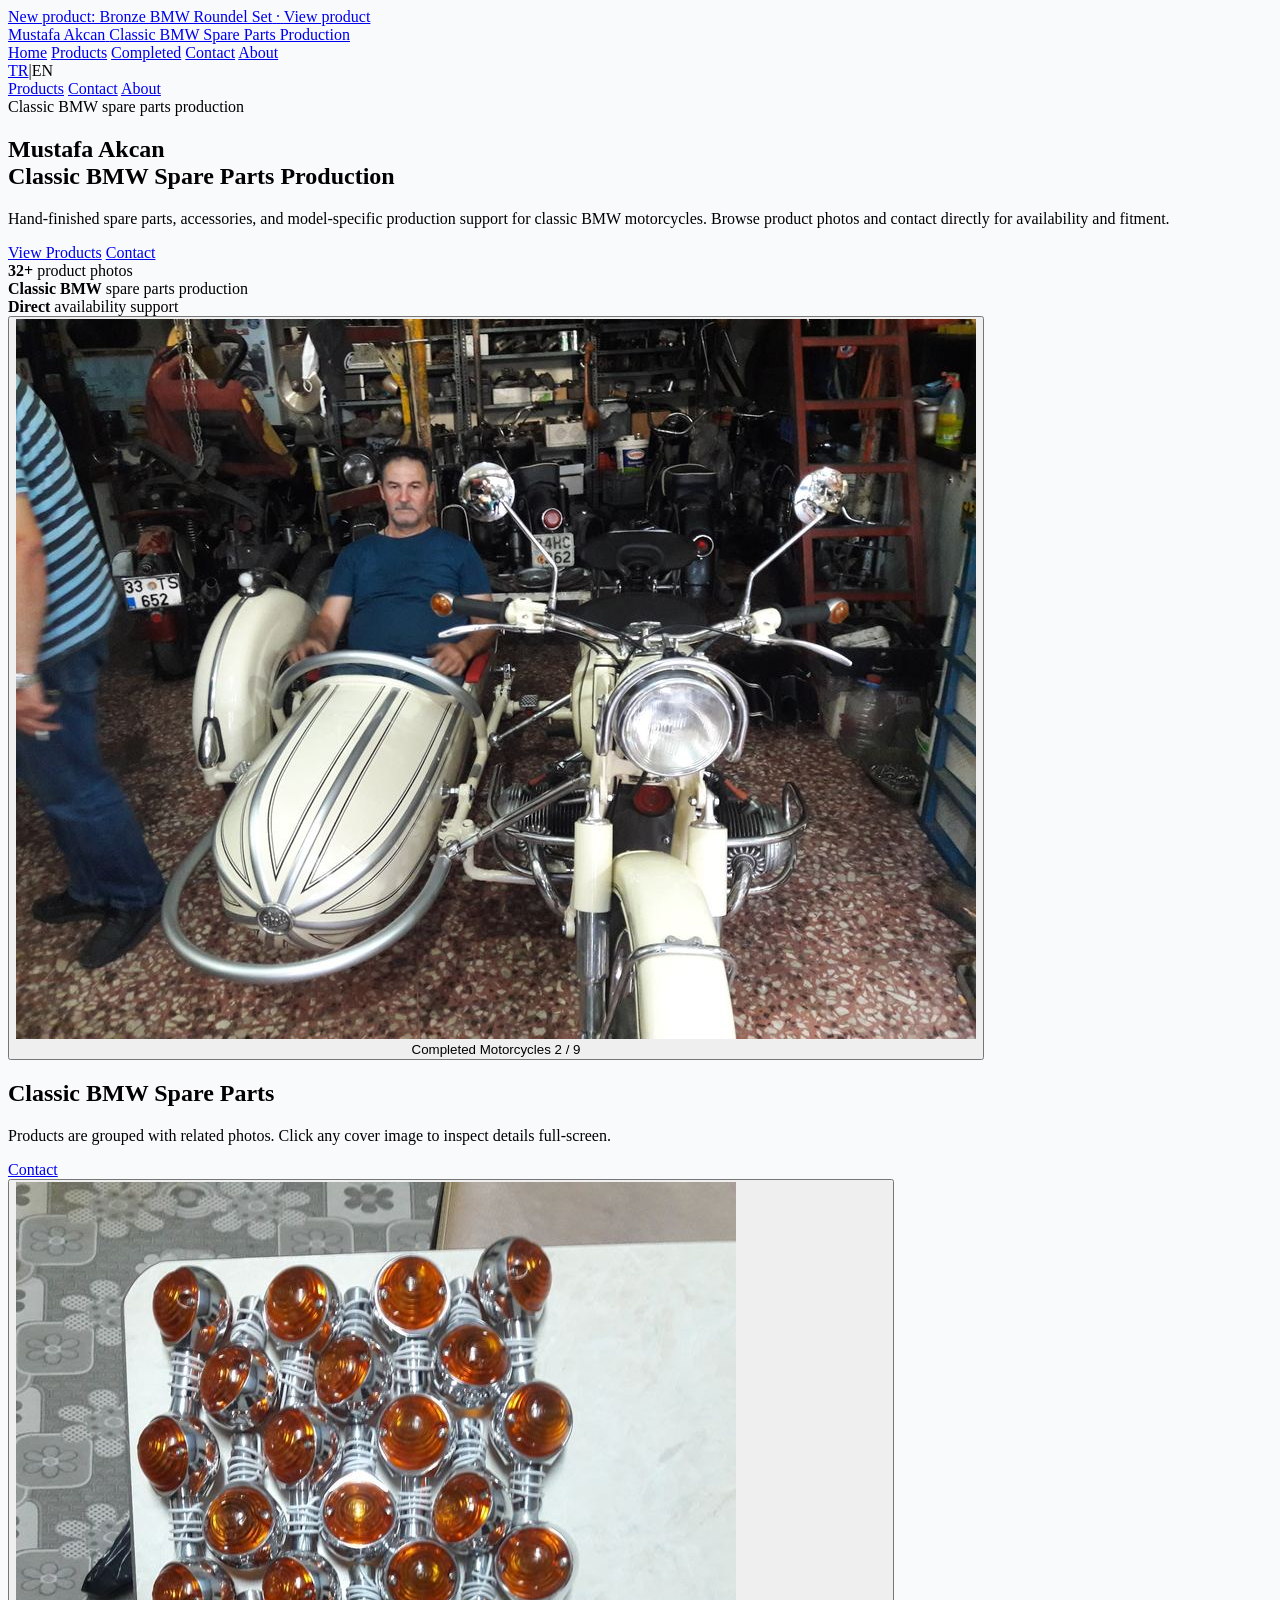
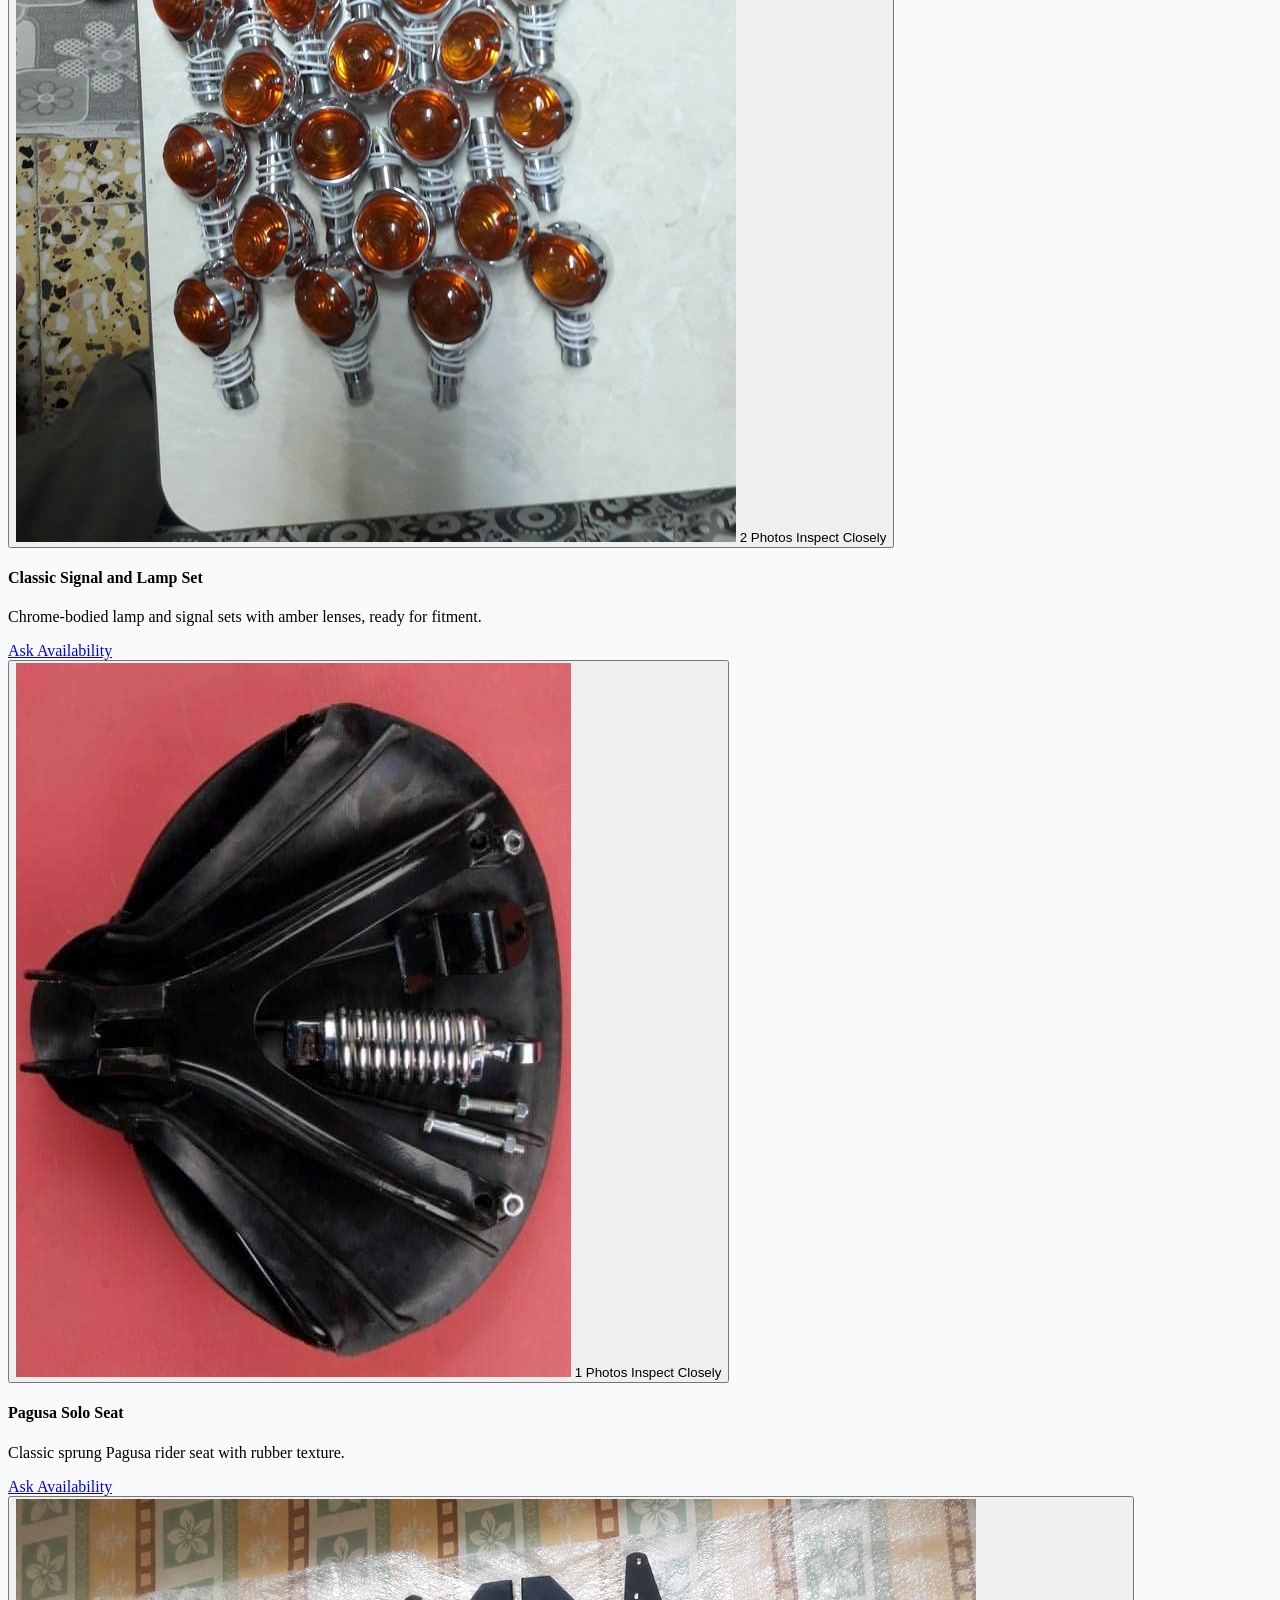
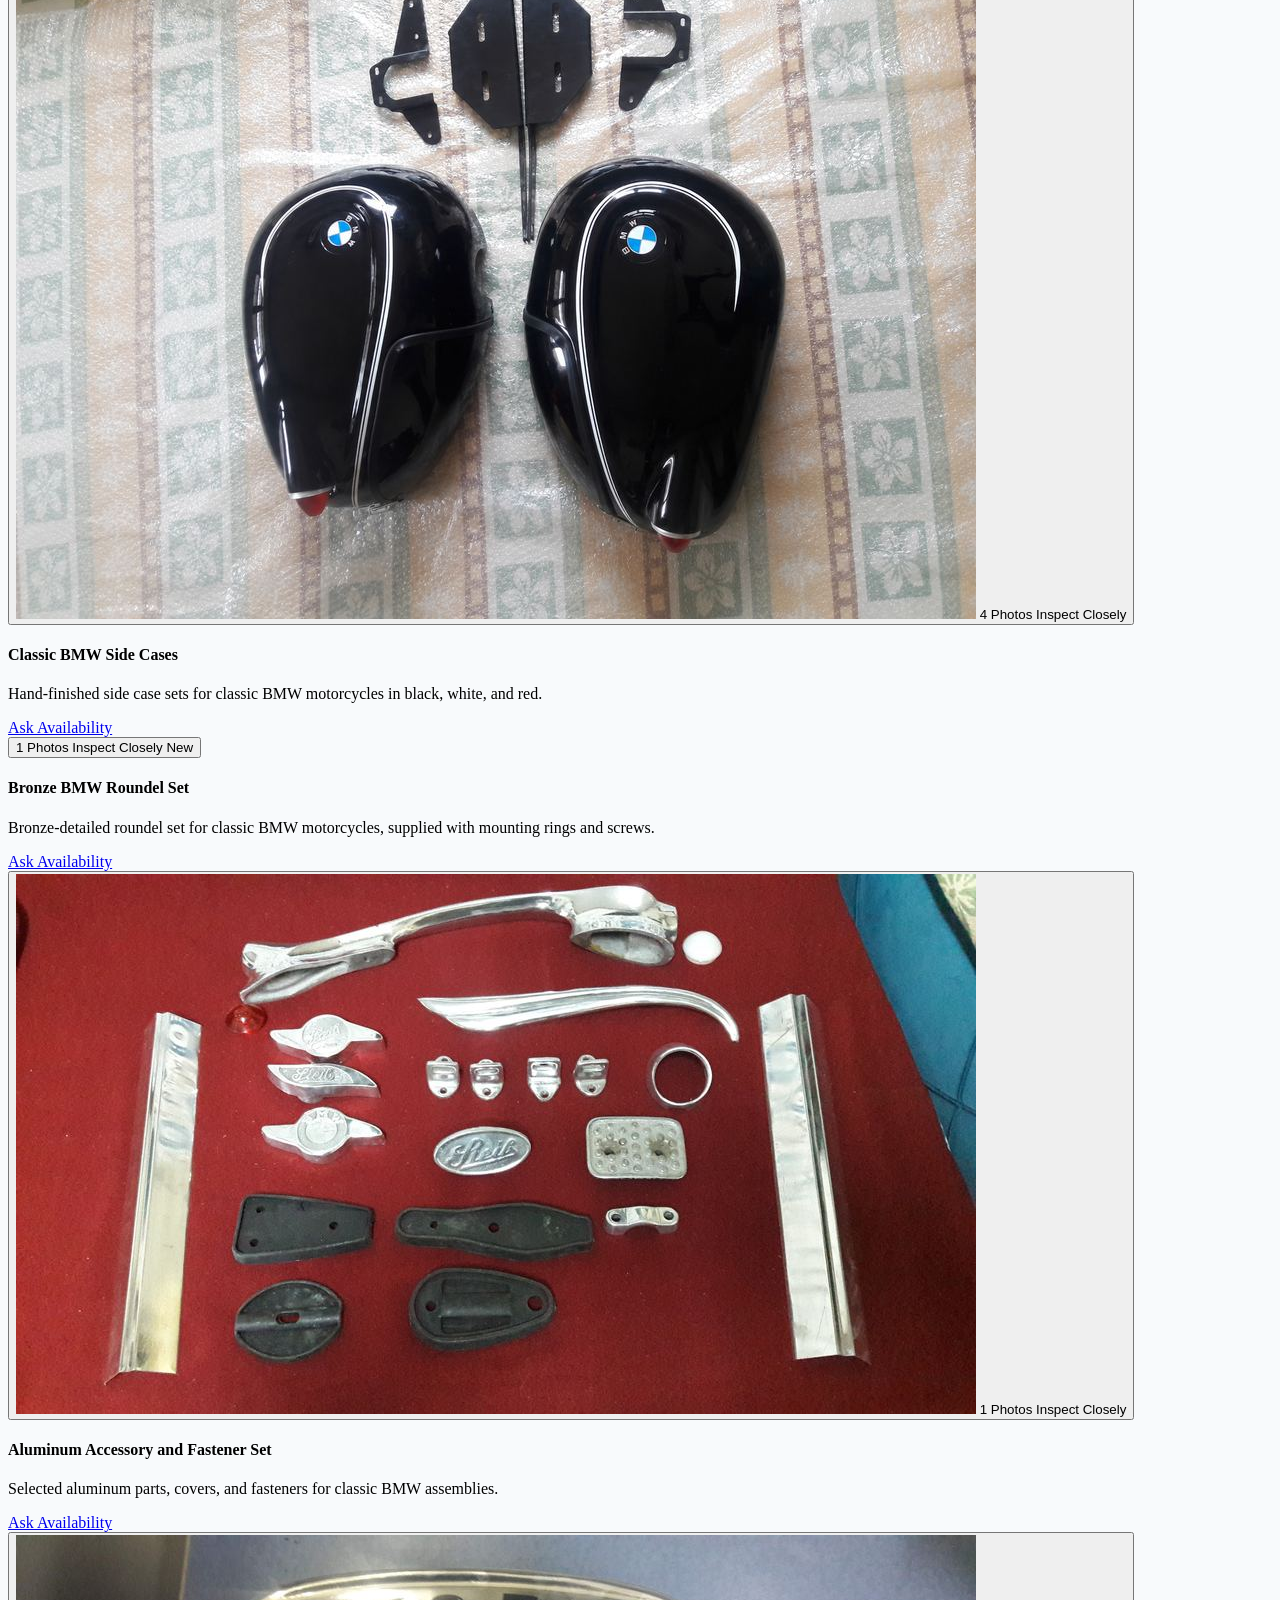
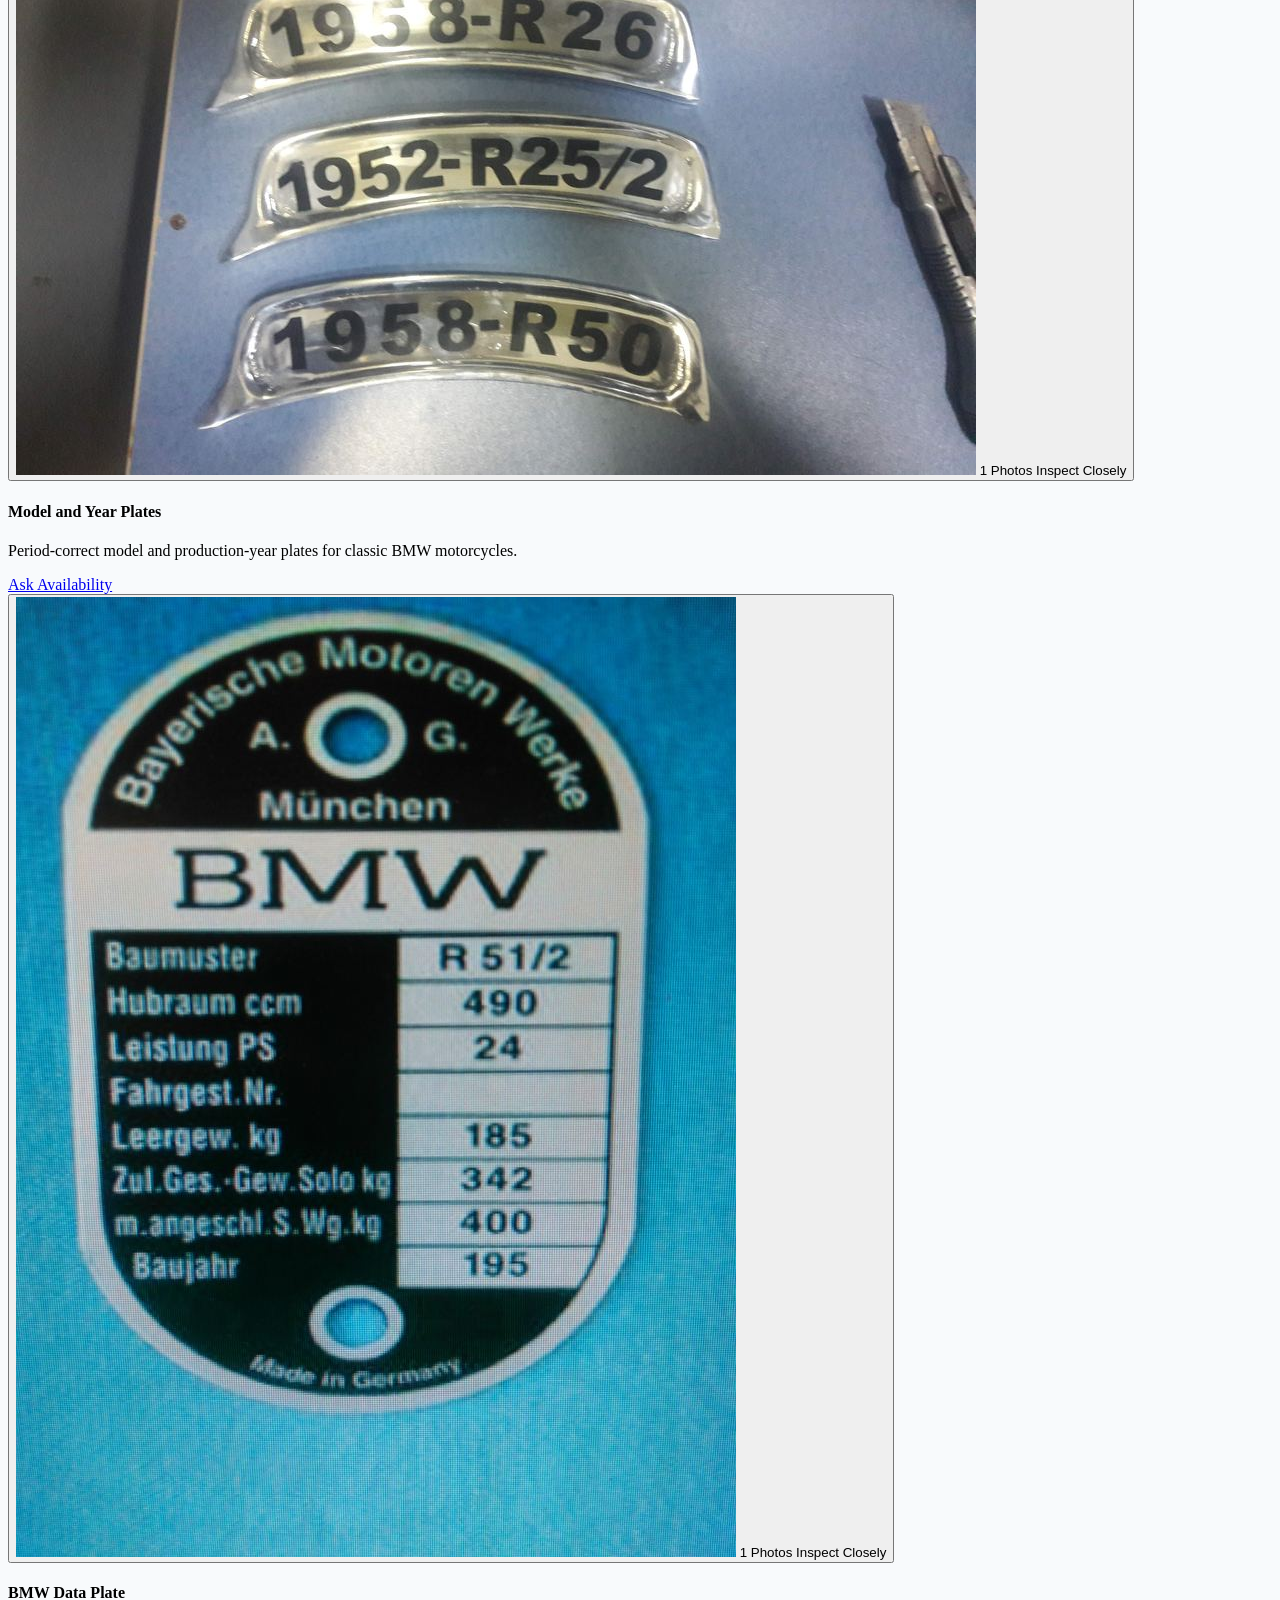
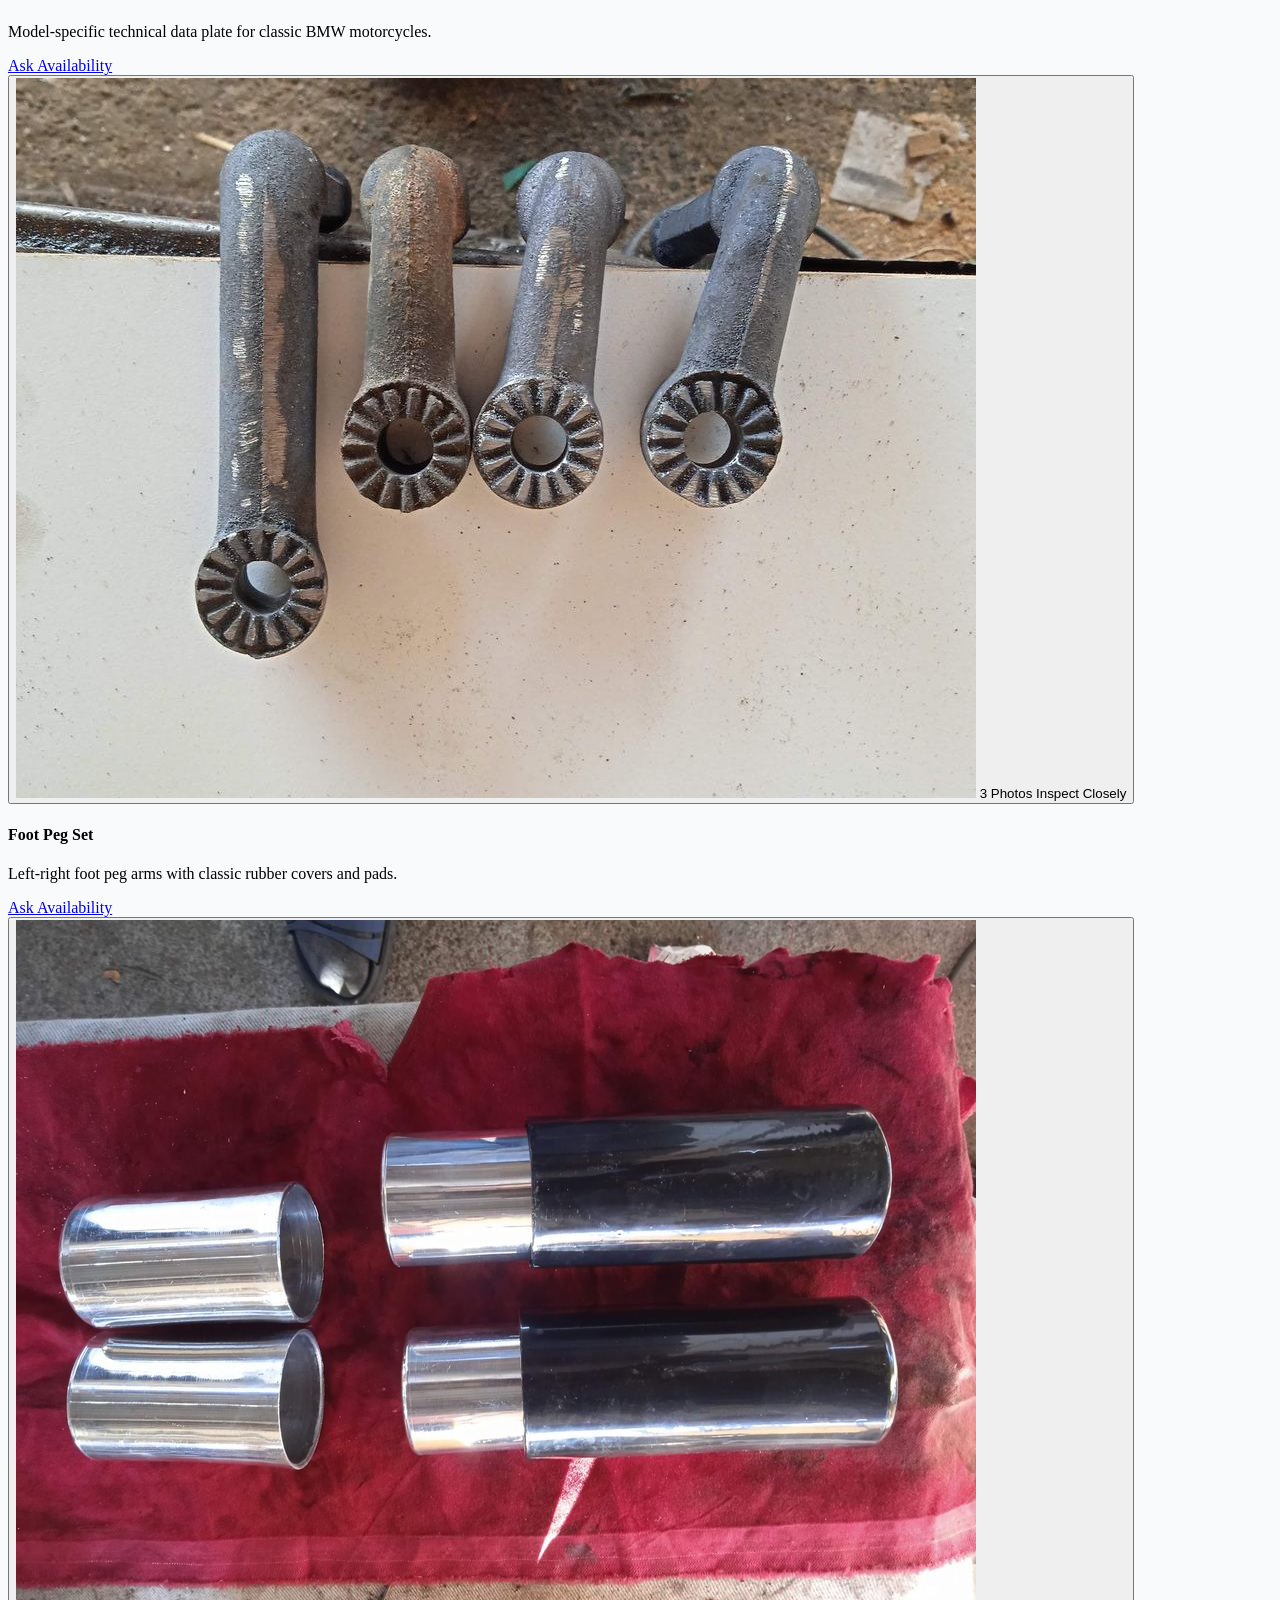
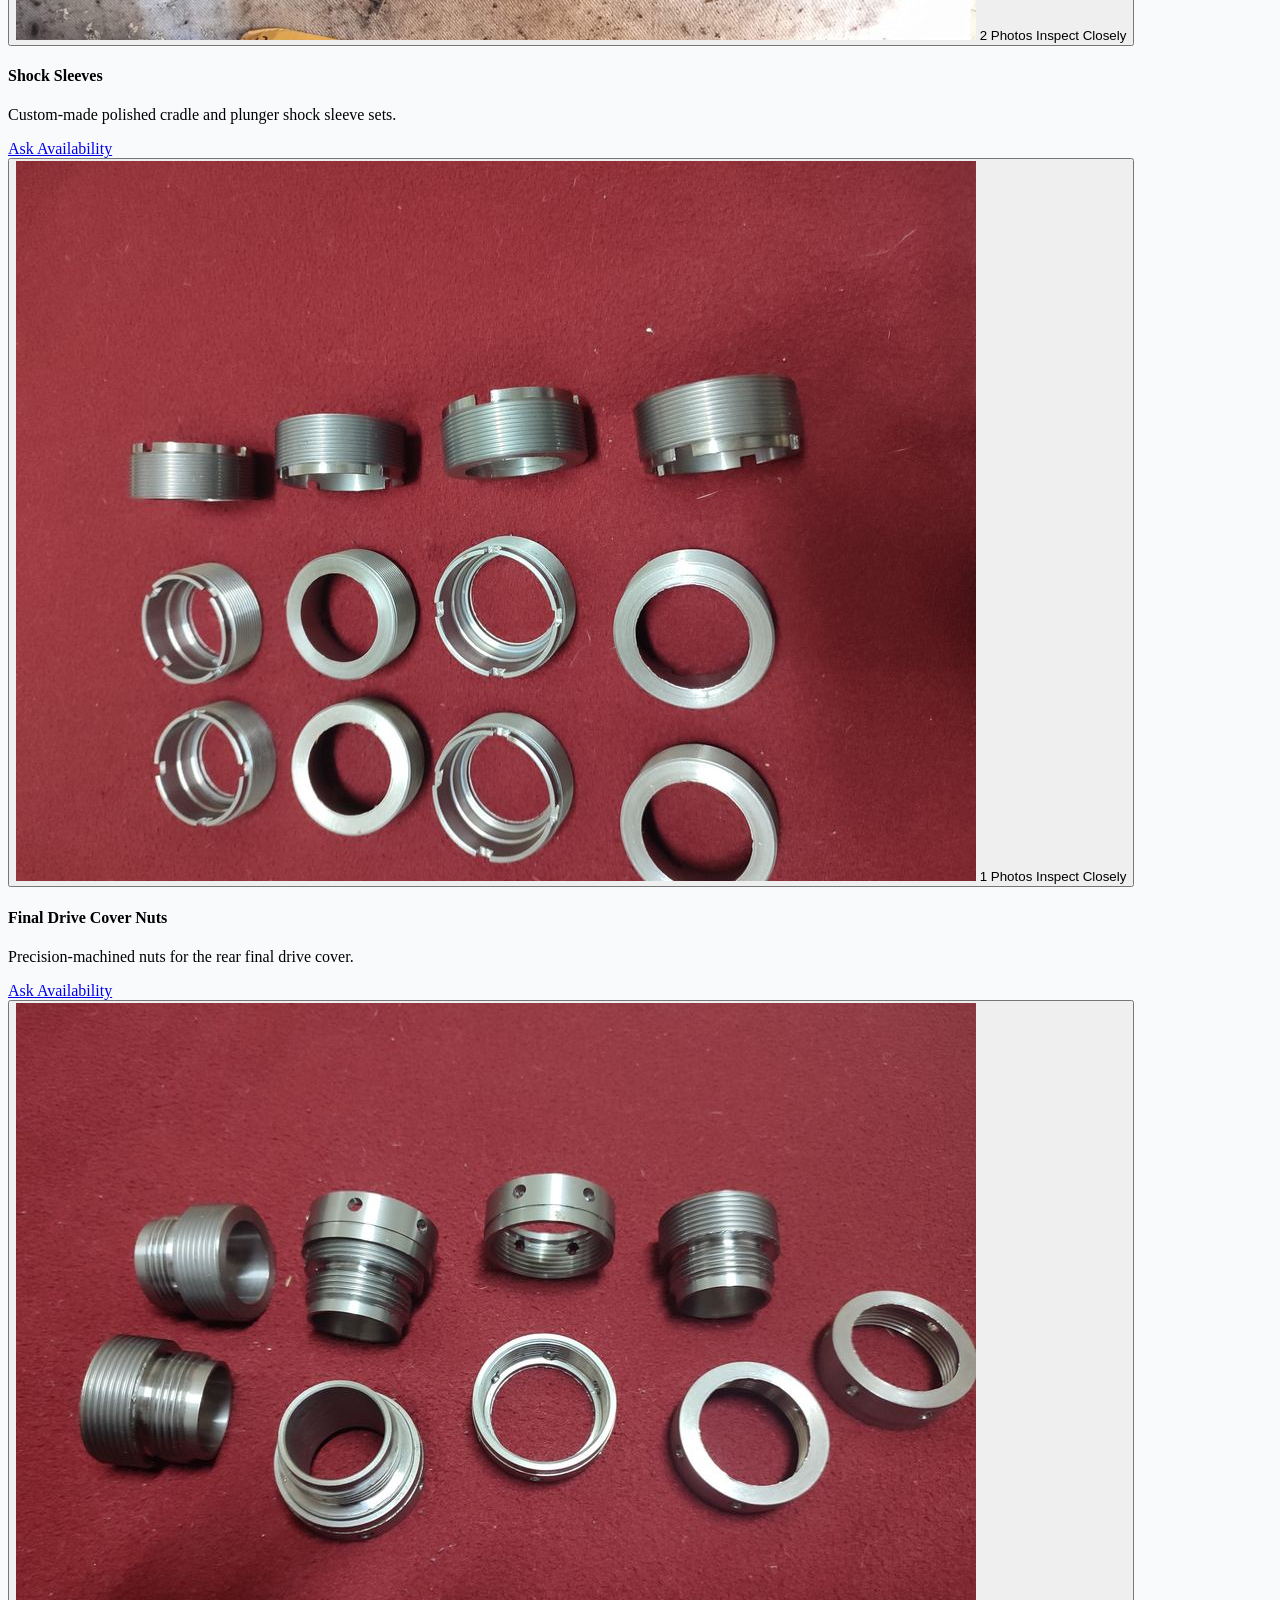
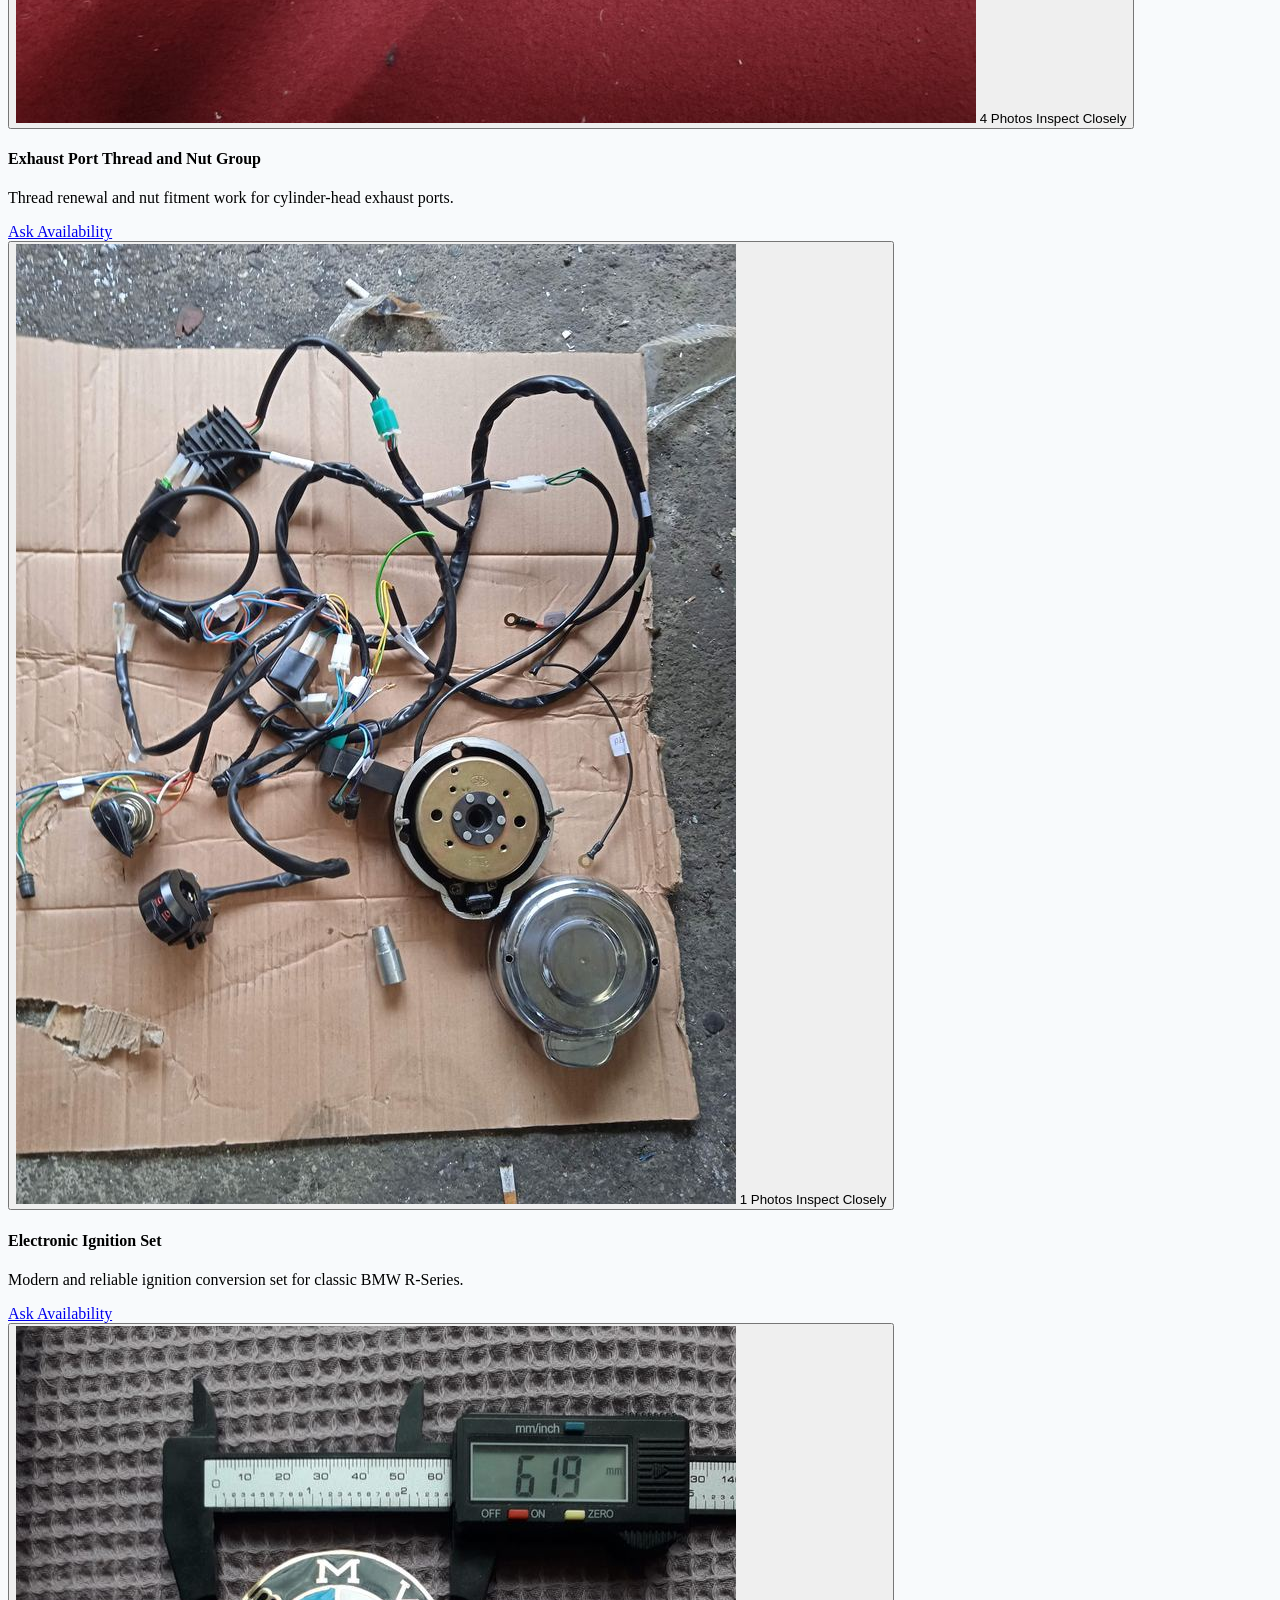
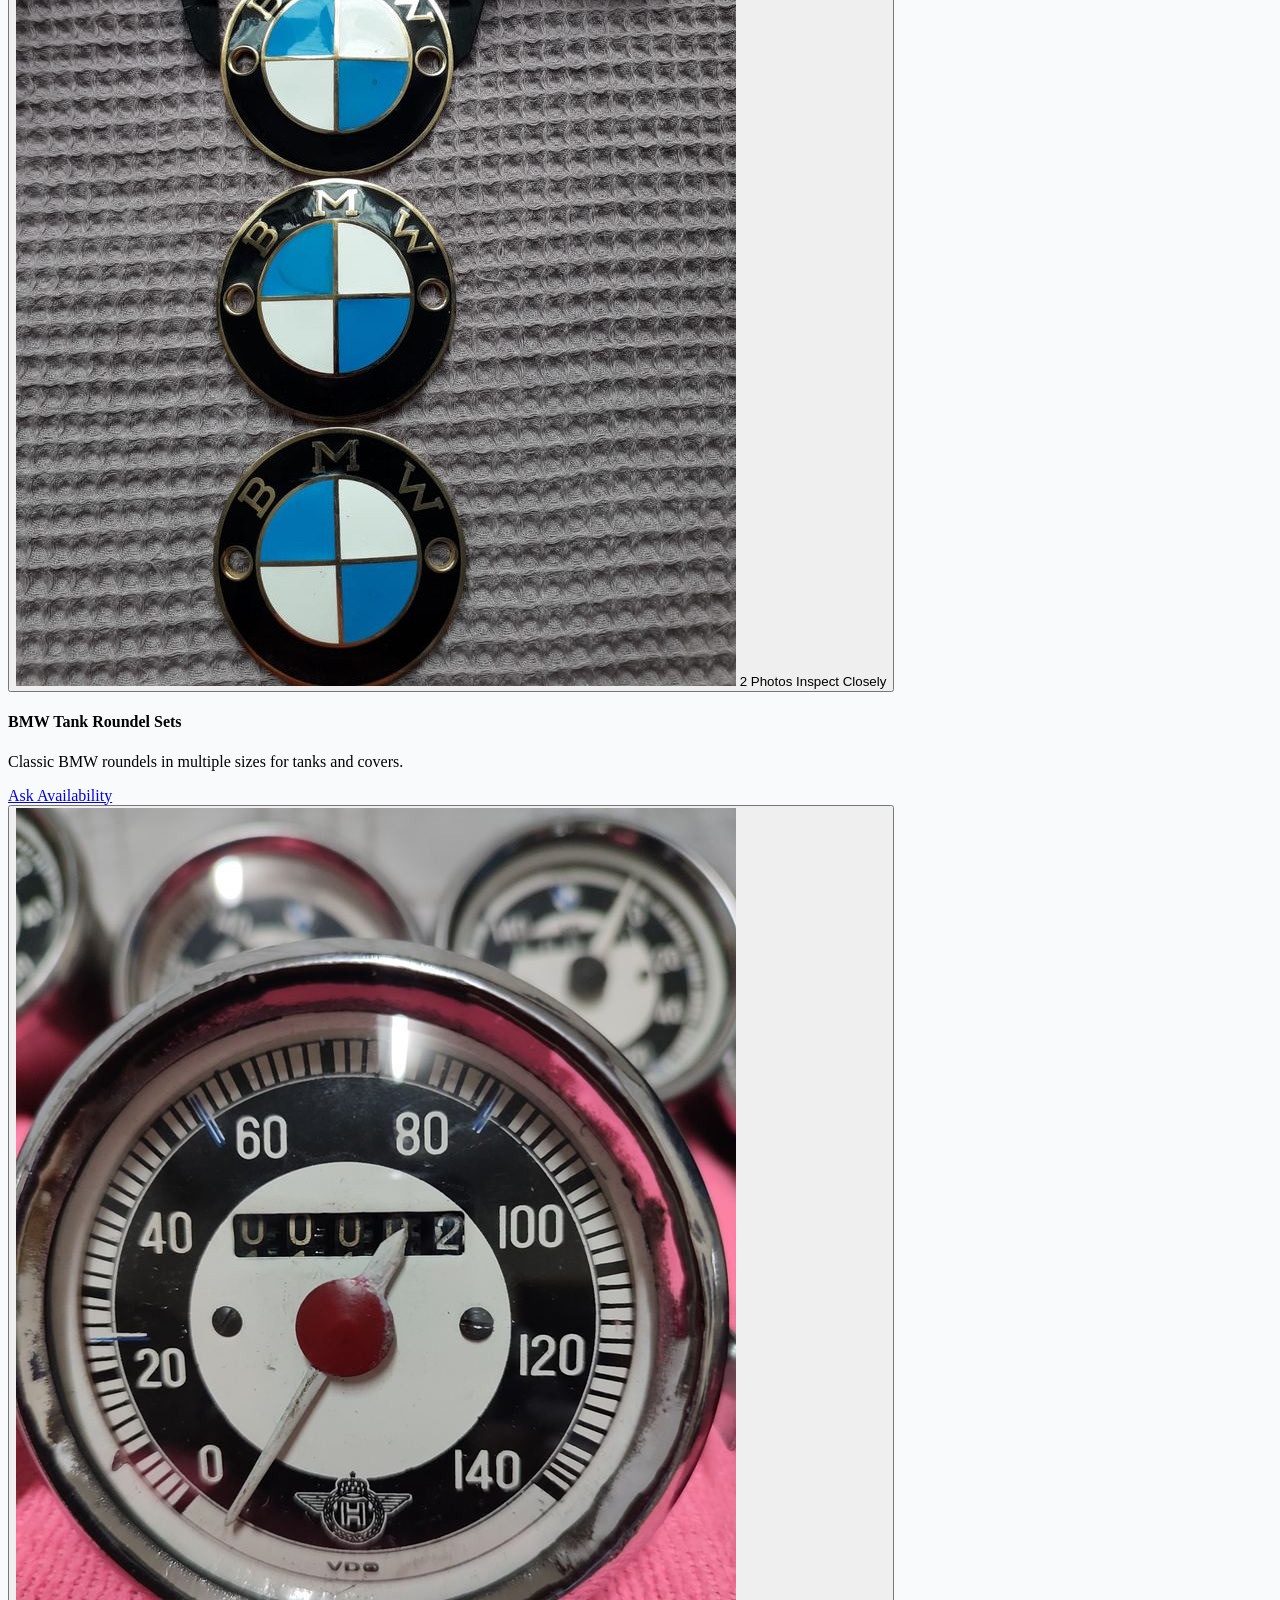
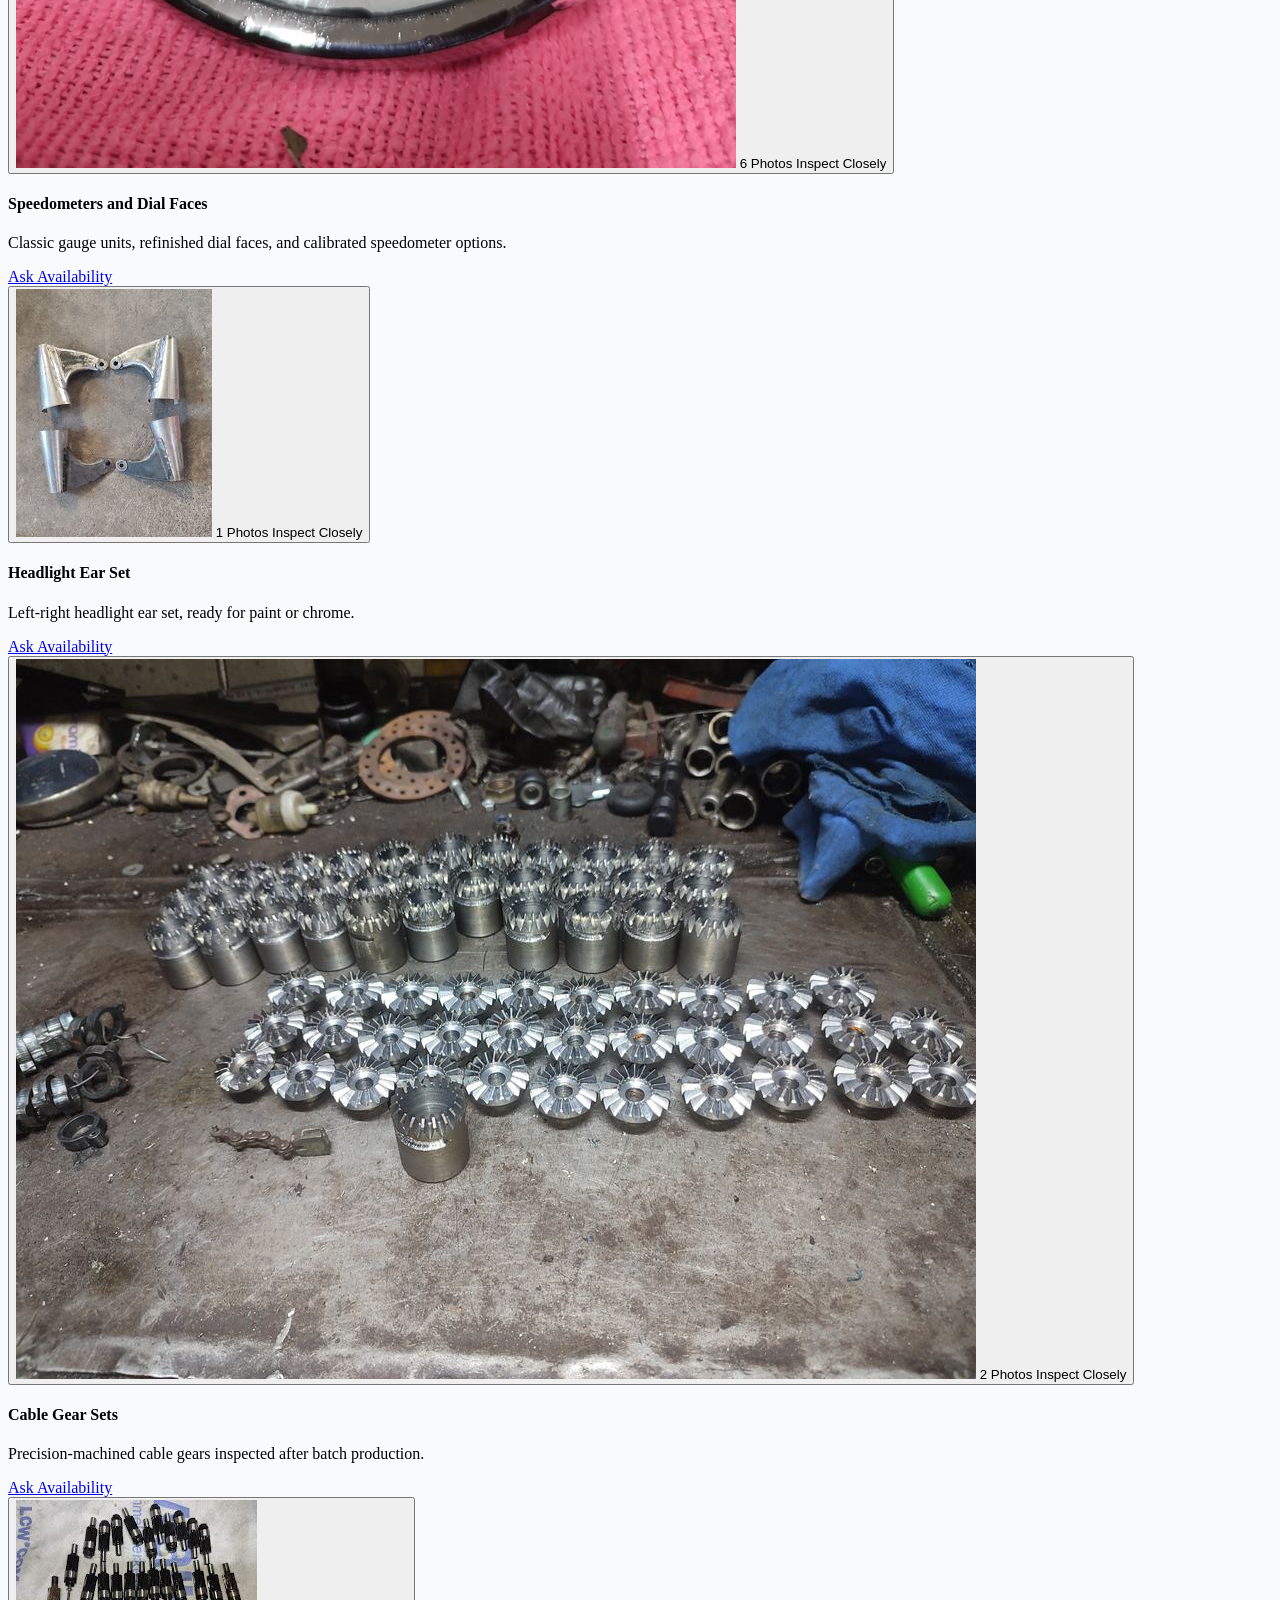
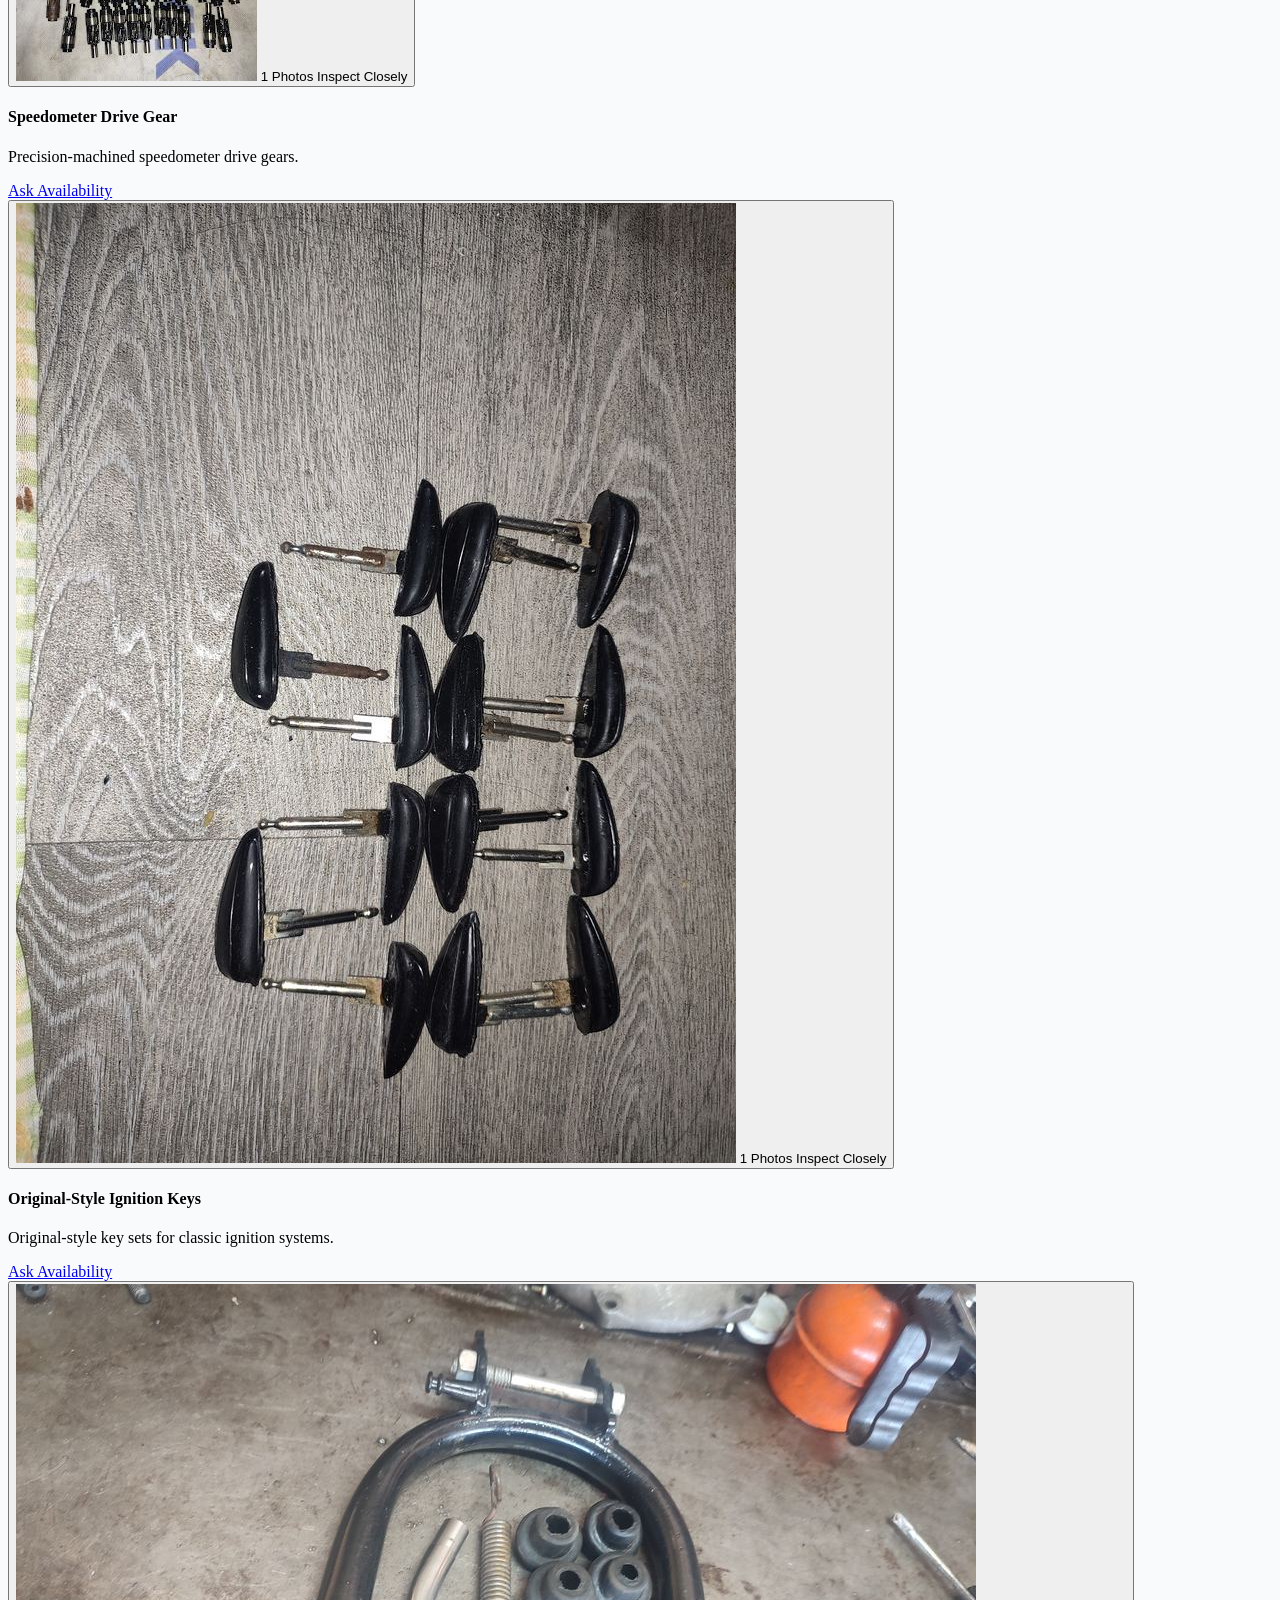
==== commit a92493c5: "Add files via upload" ====
--- a/index.html
+++ b/index.html
@@ -47,6 +47,12 @@
 <body class="bg-slate-50 text-slate-950 font-sans antialiased selection:bg-blue-700 selection:text-white">
 
     <header class="sticky top-0 z-50 bg-white/95 backdrop-blur-md border-b border-slate-200 shadow-sm">
+        <a href="#bronz-bmw-armasi" class="flex min-h-9 items-center justify-center gap-2 bg-blue-800 px-4 py-2 text-center text-xs sm:text-sm font-semibold text-white hover:bg-blue-900 transition-colors">
+            <span class="h-2 w-2 shrink-0 rounded-full bg-amber-400"></span>
+            <span>New product: Bronze BMW Roundel Set</span>
+            <span class="hidden sm:inline text-blue-100">·</span>
+            <span class="hidden sm:inline font-bold underline underline-offset-4">View product</span>
+        </a>
         <div class="max-w-7xl mx-auto px-4 sm:px-6 lg:px-8 py-3 flex items-center justify-between gap-4">
             <a href="#hero" class="flex flex-col shrink-0">
                 <span class="text-xl font-extrabold tracking-wide text-slate-950">Mustafa Akcan</span>
@@ -164,7 +170,7 @@
         </div>
 
         <div class="grid grid-cols-2 sm:grid-cols-2 lg:grid-cols-3 xl:grid-cols-4 gap-3 sm:gap-6">
-            <article class="bg-white border border-slate-200 rounded-lg p-2.5 sm:p-4 flex flex-col justify-between shadow-sm hover:shadow-md hover:border-blue-300 transition-all">
+            <article class="scroll-mt-36 bg-white border border-slate-200 rounded-lg p-2.5 sm:p-4 flex flex-col justify-between shadow-sm hover:shadow-md hover:border-blue-300 transition-all">
                 <div>
                     <button type="button" class="group/image aspect-square w-full bg-slate-100 rounded-md mb-3 relative overflow-hidden cursor-zoom-in border border-slate-200" data-gallery="20200806-000211.jpg|img-20231014-222831.jpg" data-preview-gallery="previews/20200806-000211.jpg|previews/img-20231014-222831.jpg" data-title="Classic Signal and Lamp Set" aria-label="Inspect Closely">
                         <img src="previews/20200806-000211.jpg" alt="Classic Signal and Lamp Set" class="w-full h-full object-cover group-hover/image:scale-105 transition-transform duration-500" loading="lazy" onerror="this.style.display='none';">
@@ -177,7 +183,7 @@
                 <a href="#contact" class="mt-1 sm:mt-2 inline-flex items-center justify-center rounded-md bg-blue-700 px-2 sm:px-4 py-2 sm:py-2.5 text-[11px] sm:text-sm font-bold text-white hover:bg-blue-800 transition-colors text-center leading-tight">Ask Availability</a>
             </article>
 
-            <article class="bg-white border border-slate-200 rounded-lg p-2.5 sm:p-4 flex flex-col justify-between shadow-sm hover:shadow-md hover:border-blue-300 transition-all">
+            <article class="scroll-mt-36 bg-white border border-slate-200 rounded-lg p-2.5 sm:p-4 flex flex-col justify-between shadow-sm hover:shadow-md hover:border-blue-300 transition-all">
                 <div>
                     <button type="button" class="group/image aspect-square w-full bg-slate-100 rounded-md mb-3 relative overflow-hidden cursor-zoom-in border border-slate-200" data-gallery="received-2287945074680398.jpeg" data-preview-gallery="previews/received-2287945074680398.jpg" data-title="Pagusa Solo Seat" aria-label="Inspect Closely">
                         <img src="previews/received-2287945074680398.jpg" alt="Pagusa Solo Seat" class="w-full h-full object-cover group-hover/image:scale-105 transition-transform duration-500" loading="lazy" onerror="this.style.display='none';">
@@ -190,7 +196,7 @@
                 <a href="#contact" class="mt-1 sm:mt-2 inline-flex items-center justify-center rounded-md bg-blue-700 px-2 sm:px-4 py-2 sm:py-2.5 text-[11px] sm:text-sm font-bold text-white hover:bg-blue-800 transition-colors text-center leading-tight">Ask Availability</a>
             </article>
 
-            <article class="bg-white border border-slate-200 rounded-lg p-2.5 sm:p-4 flex flex-col justify-between shadow-sm hover:shadow-md hover:border-blue-300 transition-all">
+            <article class="scroll-mt-36 bg-white border border-slate-200 rounded-lg p-2.5 sm:p-4 flex flex-col justify-between shadow-sm hover:shadow-md hover:border-blue-300 transition-all">
                 <div>
                     <button type="button" class="group/image aspect-square w-full bg-slate-100 rounded-md mb-3 relative overflow-hidden cursor-zoom-in border border-slate-200" data-gallery="classic-bmw-side-cases-black-finished.png|classic-bmw-side-cases-black-inside.png|img-20181126-001449.jpg|img-20181126-001651.jpg" data-preview-gallery="previews/classic-bmw-side-cases-black-finished.jpg|previews/classic-bmw-side-cases-black-inside.jpg|previews/img-20181126-001449.jpg|previews/img-20181126-001651.jpg" data-title="Classic BMW Side Cases" aria-label="Inspect Closely">
                         <img src="previews/classic-bmw-side-cases-black-finished.jpg" alt="Classic BMW Side Cases" class="w-full h-full object-cover group-hover/image:scale-105 transition-transform duration-500" loading="lazy" onerror="this.style.display='none';">
@@ -203,7 +209,20 @@
                 <a href="#contact" class="mt-1 sm:mt-2 inline-flex items-center justify-center rounded-md bg-blue-700 px-2 sm:px-4 py-2 sm:py-2.5 text-[11px] sm:text-sm font-bold text-white hover:bg-blue-800 transition-colors text-center leading-tight">Ask Availability</a>
             </article>
 
-            <article class="bg-white border border-slate-200 rounded-lg p-2.5 sm:p-4 flex flex-col justify-between shadow-sm hover:shadow-md hover:border-blue-300 transition-all">
+            <article id="bronz-bmw-armasi" class="scroll-mt-36 bg-white border border-slate-200 rounded-lg p-2.5 sm:p-4 flex flex-col justify-between shadow-sm hover:shadow-md hover:border-blue-300 transition-all">
+                <div>
+                    <button type="button" class="group/image aspect-square w-full bg-slate-100 rounded-md mb-3 relative overflow-hidden cursor-zoom-in border border-slate-200" data-gallery="bronz-bmw-armasi.jpg" data-preview-gallery="previews/bronz-bmw-armasi.jpg" data-title="Bronze BMW Roundel Set" aria-label="Inspect Closely">
+                        <img src="previews/bronz-bmw-armasi.jpg" alt="Bronze BMW Roundel Set" class="w-full h-full object-cover group-hover/image:scale-105 transition-transform duration-500" loading="lazy" onerror="this.style.display='none';">
+                        <span class="absolute left-3 top-3 rounded-full bg-white/95 px-3 py-1 text-[11px] font-bold text-blue-800 border border-blue-200 shadow-sm">1 Photos</span>
+                        <span class="absolute inset-x-0 bottom-0 bg-gradient-to-t from-blue-950/85 to-transparent px-3 pb-3 pt-10 text-left text-xs font-semibold text-white opacity-0 group-hover/image:opacity-100 transition-opacity">Inspect Closely</span>
+                    <span class="absolute right-3 top-3 rounded-full bg-amber-400 px-3 py-1 text-[11px] font-extrabold text-slate-950 border border-amber-500 shadow-sm">New</span></button>
+                    <h4 class="text-sm sm:text-base font-bold text-slate-950 mb-1 leading-snug">Bronze BMW Roundel Set</h4>
+                    <p class="product-desc text-xs sm:text-sm text-slate-600 mb-3 sm:mb-4 leading-relaxed">Bronze-detailed roundel set for classic BMW motorcycles, supplied with mounting rings and screws.</p>
+                </div>
+                <a href="#contact" class="mt-1 sm:mt-2 inline-flex items-center justify-center rounded-md bg-blue-700 px-2 sm:px-4 py-2 sm:py-2.5 text-[11px] sm:text-sm font-bold text-white hover:bg-blue-800 transition-colors text-center leading-tight">Ask Availability</a>
+            </article>
+
+            <article class="scroll-mt-36 bg-white border border-slate-200 rounded-lg p-2.5 sm:p-4 flex flex-col justify-between shadow-sm hover:shadow-md hover:border-blue-300 transition-all">
                 <div>
                     <button type="button" class="group/image aspect-square w-full bg-slate-100 rounded-md mb-3 relative overflow-hidden cursor-zoom-in border border-slate-200" data-gallery="20191002-214744.jpg" data-preview-gallery="previews/20191002-214744.jpg" data-title="Aluminum Accessory and Fastener Set" aria-label="Inspect Closely">
                         <img src="previews/20191002-214744.jpg" alt="Aluminum Accessory and Fastener Set" class="w-full h-full object-cover group-hover/image:scale-105 transition-transform duration-500" loading="lazy" onerror="this.style.display='none';">
@@ -216,7 +235,7 @@
                 <a href="#contact" class="mt-1 sm:mt-2 inline-flex items-center justify-center rounded-md bg-blue-700 px-2 sm:px-4 py-2 sm:py-2.5 text-[11px] sm:text-sm font-bold text-white hover:bg-blue-800 transition-colors text-center leading-tight">Ask Availability</a>
             </article>
 
-            <article class="bg-white border border-slate-200 rounded-lg p-2.5 sm:p-4 flex flex-col justify-between shadow-sm hover:shadow-md hover:border-blue-300 transition-all">
+            <article class="scroll-mt-36 bg-white border border-slate-200 rounded-lg p-2.5 sm:p-4 flex flex-col justify-between shadow-sm hover:shadow-md hover:border-blue-300 transition-all">
                 <div>
                     <button type="button" class="group/image aspect-square w-full bg-slate-100 rounded-md mb-3 relative overflow-hidden cursor-zoom-in border border-slate-200" data-gallery="20200113-201342.jpg" data-preview-gallery="previews/20200113-201342.jpg" data-title="Model and Year Plates" aria-label="Inspect Closely">
                         <img src="previews/20200113-201342.jpg" alt="Model and Year Plates" class="w-full h-full object-cover group-hover/image:scale-105 transition-transform duration-500" loading="lazy" onerror="this.style.display='none';">
@@ -229,7 +248,7 @@
                 <a href="#contact" class="mt-1 sm:mt-2 inline-flex items-center justify-center rounded-md bg-blue-700 px-2 sm:px-4 py-2 sm:py-2.5 text-[11px] sm:text-sm font-bold text-white hover:bg-blue-800 transition-colors text-center leading-tight">Ask Availability</a>
             </article>
 
-            <article class="bg-white border border-slate-200 rounded-lg p-2.5 sm:p-4 flex flex-col justify-between shadow-sm hover:shadow-md hover:border-blue-300 transition-all">
+            <article class="scroll-mt-36 bg-white border border-slate-200 rounded-lg p-2.5 sm:p-4 flex flex-col justify-between shadow-sm hover:shadow-md hover:border-blue-300 transition-all">
                 <div>
                     <button type="button" class="group/image aspect-square w-full bg-slate-100 rounded-md mb-3 relative overflow-hidden cursor-zoom-in border border-slate-200" data-gallery="img-20200723-wa0014.jpg" data-preview-gallery="previews/img-20200723-wa0014.jpg" data-title="BMW Data Plate" aria-label="Inspect Closely">
                         <img src="previews/img-20200723-wa0014.jpg" alt="BMW Data Plate" class="w-full h-full object-cover group-hover/image:scale-105 transition-transform duration-500" loading="lazy" onerror="this.style.display='none';">
@@ -242,7 +261,7 @@
                 <a href="#contact" class="mt-1 sm:mt-2 inline-flex items-center justify-center rounded-md bg-blue-700 px-2 sm:px-4 py-2 sm:py-2.5 text-[11px] sm:text-sm font-bold text-white hover:bg-blue-800 transition-colors text-center leading-tight">Ask Availability</a>
             </article>
 
-            <article class="bg-white border border-slate-200 rounded-lg p-2.5 sm:p-4 flex flex-col justify-between shadow-sm hover:shadow-md hover:border-blue-300 transition-all">
+            <article class="scroll-mt-36 bg-white border border-slate-200 rounded-lg p-2.5 sm:p-4 flex flex-col justify-between shadow-sm hover:shadow-md hover:border-blue-300 transition-all">
                 <div>
                     <button type="button" class="group/image aspect-square w-full bg-slate-100 rounded-md mb-3 relative overflow-hidden cursor-zoom-in border border-slate-200" data-gallery="ayak-basma-demirleri-3.jpg|ayak-basma-demirleri-2.jpg|ayak-basma-derileri.jpg" data-preview-gallery="previews/ayak-basma-demirleri-3.jpg|previews/ayak-basma-demirleri-2.jpg|previews/ayak-basma-derileri.jpg" data-title="Foot Peg Set" aria-label="Inspect Closely">
                         <img src="previews/ayak-basma-demirleri-3.jpg" alt="Foot Peg Set" class="w-full h-full object-cover group-hover/image:scale-105 transition-transform duration-500" loading="lazy" onerror="this.style.display='none';">
@@ -255,7 +274,7 @@
                 <a href="#contact" class="mt-1 sm:mt-2 inline-flex items-center justify-center rounded-md bg-blue-700 px-2 sm:px-4 py-2 sm:py-2.5 text-[11px] sm:text-sm font-bold text-white hover:bg-blue-800 transition-colors text-center leading-tight">Ask Availability</a>
             </article>
 
-            <article class="bg-white border border-slate-200 rounded-lg p-2.5 sm:p-4 flex flex-col justify-between shadow-sm hover:shadow-md hover:border-blue-300 transition-all">
+            <article class="scroll-mt-36 bg-white border border-slate-200 rounded-lg p-2.5 sm:p-4 flex flex-col justify-between shadow-sm hover:shadow-md hover:border-blue-300 transition-all">
                 <div>
                     <button type="button" class="group/image aspect-square w-full bg-slate-100 rounded-md mb-3 relative overflow-hidden cursor-zoom-in border border-slate-200" data-gallery="besik-amortisor-kovanlar.jpg|kazk-amortisor-kovanlar.jpg" data-preview-gallery="previews/besik-amortisor-kovanlar.jpg|previews/kazk-amortisor-kovanlar.jpg" data-title="Shock Sleeves" aria-label="Inspect Closely">
                         <img src="previews/besik-amortisor-kovanlar.jpg" alt="Shock Sleeves" class="w-full h-full object-cover group-hover/image:scale-105 transition-transform duration-500" loading="lazy" onerror="this.style.display='none';">
@@ -268,7 +287,7 @@
                 <a href="#contact" class="mt-1 sm:mt-2 inline-flex items-center justify-center rounded-md bg-blue-700 px-2 sm:px-4 py-2 sm:py-2.5 text-[11px] sm:text-sm font-bold text-white hover:bg-blue-800 transition-colors text-center leading-tight">Ask Availability</a>
             </article>
 
-            <article class="bg-white border border-slate-200 rounded-lg p-2.5 sm:p-4 flex flex-col justify-between shadow-sm hover:shadow-md hover:border-blue-300 transition-all">
+            <article class="scroll-mt-36 bg-white border border-slate-200 rounded-lg p-2.5 sm:p-4 flex flex-col justify-between shadow-sm hover:shadow-md hover:border-blue-300 transition-all">
                 <div>
                     <button type="button" class="group/image aspect-square w-full bg-slate-100 rounded-md mb-3 relative overflow-hidden cursor-zoom-in border border-slate-200" data-gallery="diferansiyel-kapak-somunu.jpg" data-preview-gallery="previews/diferansiyel-kapak-somunu.jpg" data-title="Final Drive Cover Nuts" aria-label="Inspect Closely">
                         <img src="previews/diferansiyel-kapak-somunu.jpg" alt="Final Drive Cover Nuts" class="w-full h-full object-cover group-hover/image:scale-105 transition-transform duration-500" loading="lazy" onerror="this.style.display='none';">
@@ -281,7 +300,7 @@
                 <a href="#contact" class="mt-1 sm:mt-2 inline-flex items-center justify-center rounded-md bg-blue-700 px-2 sm:px-4 py-2 sm:py-2.5 text-[11px] sm:text-sm font-bold text-white hover:bg-blue-800 transition-colors text-center leading-tight">Ask Availability</a>
             </article>
 
-            <article class="bg-white border border-slate-200 rounded-lg p-2.5 sm:p-4 flex flex-col justify-between shadow-sm hover:shadow-md hover:border-blue-300 transition-all">
+            <article class="scroll-mt-36 bg-white border border-slate-200 rounded-lg p-2.5 sm:p-4 flex flex-col justify-between shadow-sm hover:shadow-md hover:border-blue-300 transition-all">
                 <div>
                     <button type="button" class="group/image aspect-square w-full bg-slate-100 rounded-md mb-3 relative overflow-hidden cursor-zoom-in border border-slate-200" data-gallery="eksoz-bogaz-ve-somunu.jpg|eksok-bogaz-disi.jpg|eksoz-bogaz-dis-imalat.jpg|silindir-kapag-eksoz-bogaz-disi.jpg" data-preview-gallery="previews/eksoz-bogaz-ve-somunu.jpg|previews/eksok-bogaz-disi.jpg|previews/eksoz-bogaz-dis-imalat.jpg|previews/silindir-kapag-eksoz-bogaz-disi.jpg" data-title="Exhaust Port Thread and Nut Group" aria-label="Inspect Closely">
                         <img src="previews/eksoz-bogaz-ve-somunu.jpg" alt="Exhaust Port Thread and Nut Group" class="w-full h-full object-cover group-hover/image:scale-105 transition-transform duration-500" loading="lazy" onerror="this.style.display='none';">
@@ -294,7 +313,7 @@
                 <a href="#contact" class="mt-1 sm:mt-2 inline-flex items-center justify-center rounded-md bg-blue-700 px-2 sm:px-4 py-2 sm:py-2.5 text-[11px] sm:text-sm font-bold text-white hover:bg-blue-800 transition-colors text-center leading-tight">Ask Availability</a>
             </article>
 
-            <article class="bg-white border border-slate-200 rounded-lg p-2.5 sm:p-4 flex flex-col justify-between shadow-sm hover:shadow-md hover:border-blue-300 transition-all">
+            <article class="scroll-mt-36 bg-white border border-slate-200 rounded-lg p-2.5 sm:p-4 flex flex-col justify-between shadow-sm hover:shadow-md hover:border-blue-300 transition-all">
                 <div>
                     <button type="button" class="group/image aspect-square w-full bg-slate-100 rounded-md mb-3 relative overflow-hidden cursor-zoom-in border border-slate-200" data-gallery="elektronik-atesleme.jpg" data-preview-gallery="previews/elektronik-atesleme.jpg" data-title="Electronic Ignition Set" aria-label="Inspect Closely">
                         <img src="previews/elektronik-atesleme.jpg" alt="Electronic Ignition Set" class="w-full h-full object-cover group-hover/image:scale-105 transition-transform duration-500" loading="lazy" onerror="this.style.display='none';">
@@ -307,7 +326,7 @@
                 <a href="#contact" class="mt-1 sm:mt-2 inline-flex items-center justify-center rounded-md bg-blue-700 px-2 sm:px-4 py-2 sm:py-2.5 text-[11px] sm:text-sm font-bold text-white hover:bg-blue-800 transition-colors text-center leading-tight">Ask Availability</a>
             </article>
 
-            <article class="bg-white border border-slate-200 rounded-lg p-2.5 sm:p-4 flex flex-col justify-between shadow-sm hover:shadow-md hover:border-blue-300 transition-all">
+            <article class="scroll-mt-36 bg-white border border-slate-200 rounded-lg p-2.5 sm:p-4 flex flex-col justify-between shadow-sm hover:shadow-md hover:border-blue-300 transition-all">
                 <div>
                     <button type="button" class="group/image aspect-square w-full bg-slate-100 rounded-md mb-3 relative overflow-hidden cursor-zoom-in border border-slate-200" data-gallery="img-20210605-wa0004.jpg|img-20190408-175037.jpg" data-preview-gallery="previews/img-20210605-wa0004.jpg|previews/img-20190408-175037.jpg" data-title="BMW Tank Roundel Sets" aria-label="Inspect Closely">
                         <img src="previews/img-20210605-wa0004.jpg" alt="BMW Tank Roundel Sets" class="w-full h-full object-cover group-hover/image:scale-105 transition-transform duration-500" loading="lazy" onerror="this.style.display='none';">
@@ -320,7 +339,7 @@
                 <a href="#contact" class="mt-1 sm:mt-2 inline-flex items-center justify-center rounded-md bg-blue-700 px-2 sm:px-4 py-2 sm:py-2.5 text-[11px] sm:text-sm font-bold text-white hover:bg-blue-800 transition-colors text-center leading-tight">Ask Availability</a>
             </article>
 
-            <article class="bg-white border border-slate-200 rounded-lg p-2.5 sm:p-4 flex flex-col justify-between shadow-sm hover:shadow-md hover:border-blue-300 transition-all">
+            <article class="scroll-mt-36 bg-white border border-slate-200 rounded-lg p-2.5 sm:p-4 flex flex-col justify-between shadow-sm hover:shadow-md hover:border-blue-300 transition-all">
                 <div>
                     <button type="button" class="group/image aspect-square w-full bg-slate-100 rounded-md mb-3 relative overflow-hidden cursor-zoom-in border border-slate-200" data-gallery="img-20251204-211125.jpg|img-20251204-210807.jpg|img-20251204-211138.jpg|kilometre-saati-kadranlar.jpg|km-saat-kadran.jpg|km-saat-kadran-2.jpg" data-preview-gallery="previews/img-20251204-211125.jpg|previews/img-20251204-210807.jpg|previews/img-20251204-211138.jpg|previews/kilometre-saati-kadranlar.jpg|previews/km-saat-kadran.jpg|previews/km-saat-kadran-2.jpg" data-title="Speedometers and Dial Faces" aria-label="Inspect Closely">
                         <img src="previews/img-20251204-211125.jpg" alt="Speedometers and Dial Faces" class="w-full h-full object-cover group-hover/image:scale-105 transition-transform duration-500" loading="lazy" onerror="this.style.display='none';">
@@ -333,7 +352,7 @@
                 <a href="#contact" class="mt-1 sm:mt-2 inline-flex items-center justify-center rounded-md bg-blue-700 px-2 sm:px-4 py-2 sm:py-2.5 text-[11px] sm:text-sm font-bold text-white hover:bg-blue-800 transition-colors text-center leading-tight">Ask Availability</a>
             </article>
 
-            <article class="bg-white border border-slate-200 rounded-lg p-2.5 sm:p-4 flex flex-col justify-between shadow-sm hover:shadow-md hover:border-blue-300 transition-all">
+            <article class="scroll-mt-36 bg-white border border-slate-200 rounded-lg p-2.5 sm:p-4 flex flex-col justify-between shadow-sm hover:shadow-md hover:border-blue-300 transition-all">
                 <div>
                     <button type="button" class="group/image aspect-square w-full bg-slate-100 rounded-md mb-3 relative overflow-hidden cursor-zoom-in border border-slate-200" data-gallery="img-20260627-132323.jpg" data-preview-gallery="previews/img-20260627-132323.jpg" data-title="Headlight Ear Set" aria-label="Inspect Closely">
                         <img src="previews/img-20260627-132323.jpg" alt="Headlight Ear Set" class="w-full h-full object-cover group-hover/image:scale-105 transition-transform duration-500" loading="lazy" onerror="this.style.display='none';">
@@ -346,7 +365,7 @@
                 <a href="#contact" class="mt-1 sm:mt-2 inline-flex items-center justify-center rounded-md bg-blue-700 px-2 sm:px-4 py-2 sm:py-2.5 text-[11px] sm:text-sm font-bold text-white hover:bg-blue-800 transition-colors text-center leading-tight">Ask Availability</a>
             </article>
 
-            <article class="bg-white border border-slate-200 rounded-lg p-2.5 sm:p-4 flex flex-col justify-between shadow-sm hover:shadow-md hover:border-blue-300 transition-all">
+            <article class="scroll-mt-36 bg-white border border-slate-200 rounded-lg p-2.5 sm:p-4 flex flex-col justify-between shadow-sm hover:shadow-md hover:border-blue-300 transition-all">
                 <div>
                     <button type="button" class="group/image aspect-square w-full bg-slate-100 rounded-md mb-3 relative overflow-hidden cursor-zoom-in border border-slate-200" data-gallery="kas-halat-dislileri.jpg|kas-halat-dislisi.jpg" data-preview-gallery="previews/kas-halat-dislileri.jpg|previews/kas-halat-dislisi.jpg" data-title="Cable Gear Sets" aria-label="Inspect Closely">
                         <img src="previews/kas-halat-dislileri.jpg" alt="Cable Gear Sets" class="w-full h-full object-cover group-hover/image:scale-105 transition-transform duration-500" loading="lazy" onerror="this.style.display='none';">
@@ -359,7 +378,7 @@
                 <a href="#contact" class="mt-1 sm:mt-2 inline-flex items-center justify-center rounded-md bg-blue-700 px-2 sm:px-4 py-2 sm:py-2.5 text-[11px] sm:text-sm font-bold text-white hover:bg-blue-800 transition-colors text-center leading-tight">Ask Availability</a>
             </article>
 
-            <article class="bg-white border border-slate-200 rounded-lg p-2.5 sm:p-4 flex flex-col justify-between shadow-sm hover:shadow-md hover:border-blue-300 transition-all">
+            <article class="scroll-mt-36 bg-white border border-slate-200 rounded-lg p-2.5 sm:p-4 flex flex-col justify-between shadow-sm hover:shadow-md hover:border-blue-300 transition-all">
                 <div>
                     <button type="button" class="group/image aspect-square w-full bg-slate-100 rounded-md mb-3 relative overflow-hidden cursor-zoom-in border border-slate-200" data-gallery="kilometre-cevrim-dislisi.jpg" data-preview-gallery="previews/kilometre-cevrim-dislisi.jpg" data-title="Speedometer Drive Gear" aria-label="Inspect Closely">
                         <img src="previews/kilometre-cevrim-dislisi.jpg" alt="Speedometer Drive Gear" class="w-full h-full object-cover group-hover/image:scale-105 transition-transform duration-500" loading="lazy" onerror="this.style.display='none';">
@@ -372,7 +391,7 @@
                 <a href="#contact" class="mt-1 sm:mt-2 inline-flex items-center justify-center rounded-md bg-blue-700 px-2 sm:px-4 py-2 sm:py-2.5 text-[11px] sm:text-sm font-bold text-white hover:bg-blue-800 transition-colors text-center leading-tight">Ask Availability</a>
             </article>
 
-            <article class="bg-white border border-slate-200 rounded-lg p-2.5 sm:p-4 flex flex-col justify-between shadow-sm hover:shadow-md hover:border-blue-300 transition-all">
+            <article class="scroll-mt-36 bg-white border border-slate-200 rounded-lg p-2.5 sm:p-4 flex flex-col justify-between shadow-sm hover:shadow-md hover:border-blue-300 transition-all">
                 <div>
                     <button type="button" class="group/image aspect-square w-full bg-slate-100 rounded-md mb-3 relative overflow-hidden cursor-zoom-in border border-slate-200" data-gallery="orijinal-gorunumde-kontak-anahtar.jpg" data-preview-gallery="previews/orijinal-gorunumde-kontak-anahtar.jpg" data-title="Original-Style Ignition Keys" aria-label="Inspect Closely">
                         <img src="previews/orijinal-gorunumde-kontak-anahtar.jpg" alt="Original-Style Ignition Keys" class="w-full h-full object-cover group-hover/image:scale-105 transition-transform duration-500" loading="lazy" onerror="this.style.display='none';">
@@ -385,7 +404,7 @@
                 <a href="#contact" class="mt-1 sm:mt-2 inline-flex items-center justify-center rounded-md bg-blue-700 px-2 sm:px-4 py-2 sm:py-2.5 text-[11px] sm:text-sm font-bold text-white hover:bg-blue-800 transition-colors text-center leading-tight">Ask Availability</a>
             </article>
 
-            <article class="bg-white border border-slate-200 rounded-lg p-2.5 sm:p-4 flex flex-col justify-between shadow-sm hover:shadow-md hover:border-blue-300 transition-all">
+            <article class="scroll-mt-36 bg-white border border-slate-200 rounded-lg p-2.5 sm:p-4 flex flex-col justify-between shadow-sm hover:shadow-md hover:border-blue-300 transition-all">
                 <div>
                     <button type="button" class="group/image aspect-square w-full bg-slate-100 rounded-md mb-3 relative overflow-hidden cursor-zoom-in border border-slate-200" data-gallery="orta-ayaklk.jpg" data-preview-gallery="previews/orta-ayaklk.jpg" data-title="Center Stand" aria-label="Inspect Closely">
                         <img src="previews/orta-ayaklk.jpg" alt="Center Stand" class="w-full h-full object-cover group-hover/image:scale-105 transition-transform duration-500" loading="lazy" onerror="this.style.display='none';">
@@ -398,7 +417,7 @@
                 <a href="#contact" class="mt-1 sm:mt-2 inline-flex items-center justify-center rounded-md bg-blue-700 px-2 sm:px-4 py-2 sm:py-2.5 text-[11px] sm:text-sm font-bold text-white hover:bg-blue-800 transition-colors text-center leading-tight">Ask Availability</a>
             </article>
 
-            <article class="bg-white border border-slate-200 rounded-lg p-2.5 sm:p-4 flex flex-col justify-between shadow-sm hover:shadow-md hover:border-blue-300 transition-all">
+            <article class="scroll-mt-36 bg-white border border-slate-200 rounded-lg p-2.5 sm:p-4 flex flex-col justify-between shadow-sm hover:shadow-md hover:border-blue-300 transition-all">
                 <div>
                     <button type="button" class="group/image aspect-square w-full bg-slate-100 rounded-md mb-3 relative overflow-hidden cursor-zoom-in border border-slate-200" data-gallery="subap-itici-kavallar.jpg" data-preview-gallery="previews/subap-itici-kavallar.jpg" data-title="Pushrod Tube Set" aria-label="Inspect Closely">
                         <img src="previews/subap-itici-kavallar.jpg" alt="Pushrod Tube Set" class="w-full h-full object-cover group-hover/image:scale-105 transition-transform duration-500" loading="lazy" onerror="this.style.display='none';">
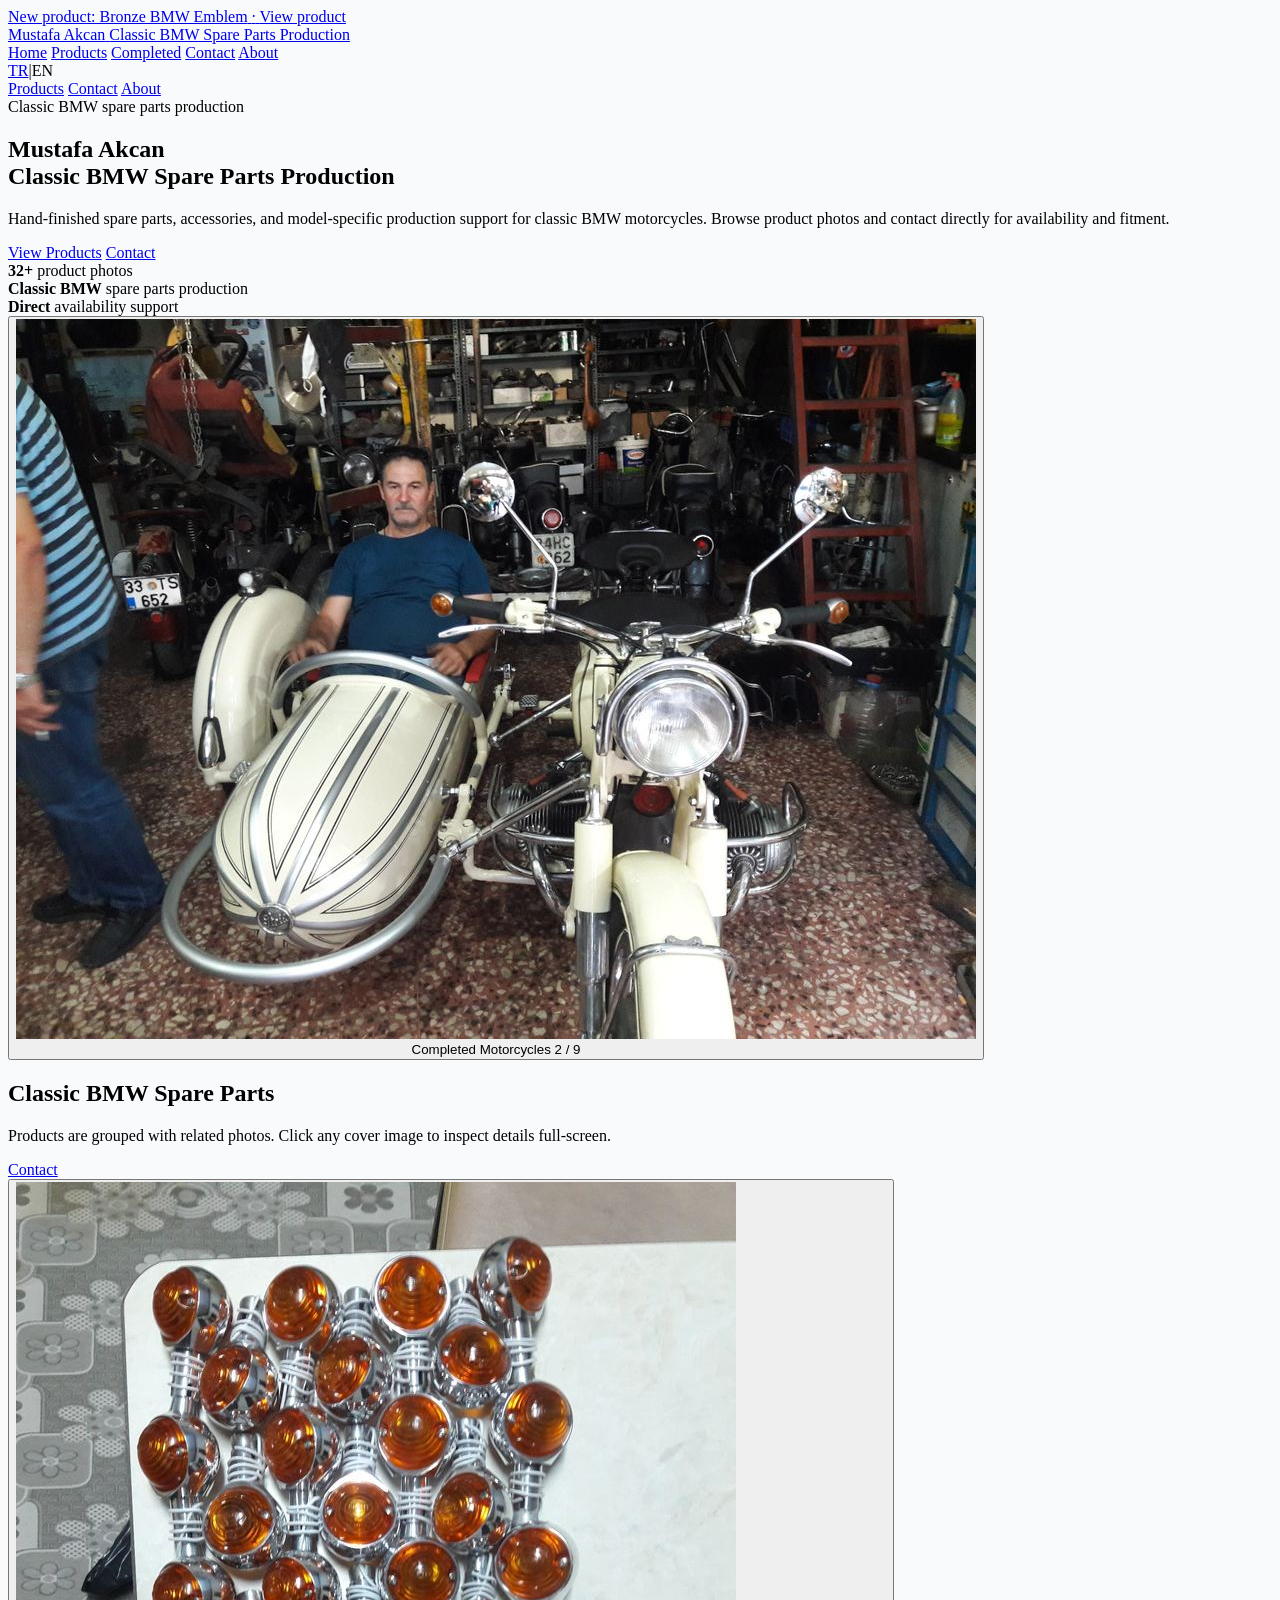
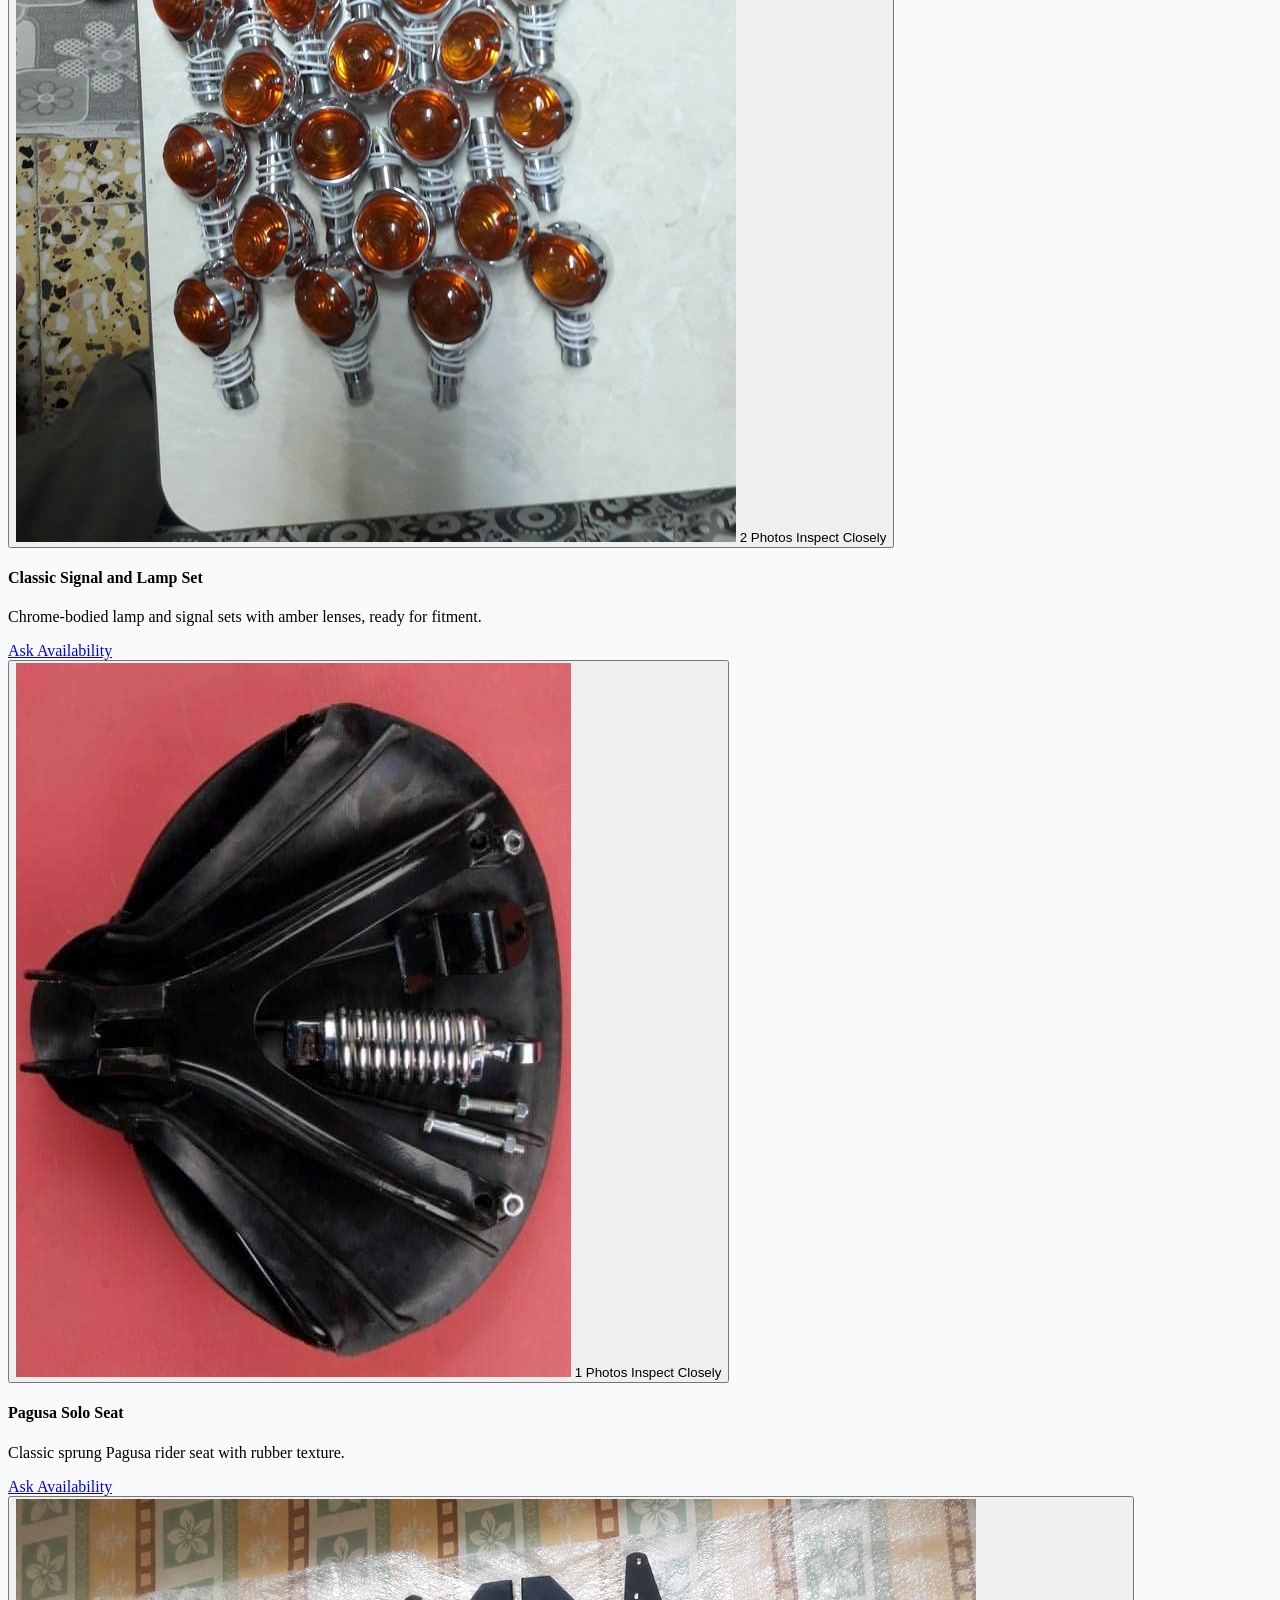
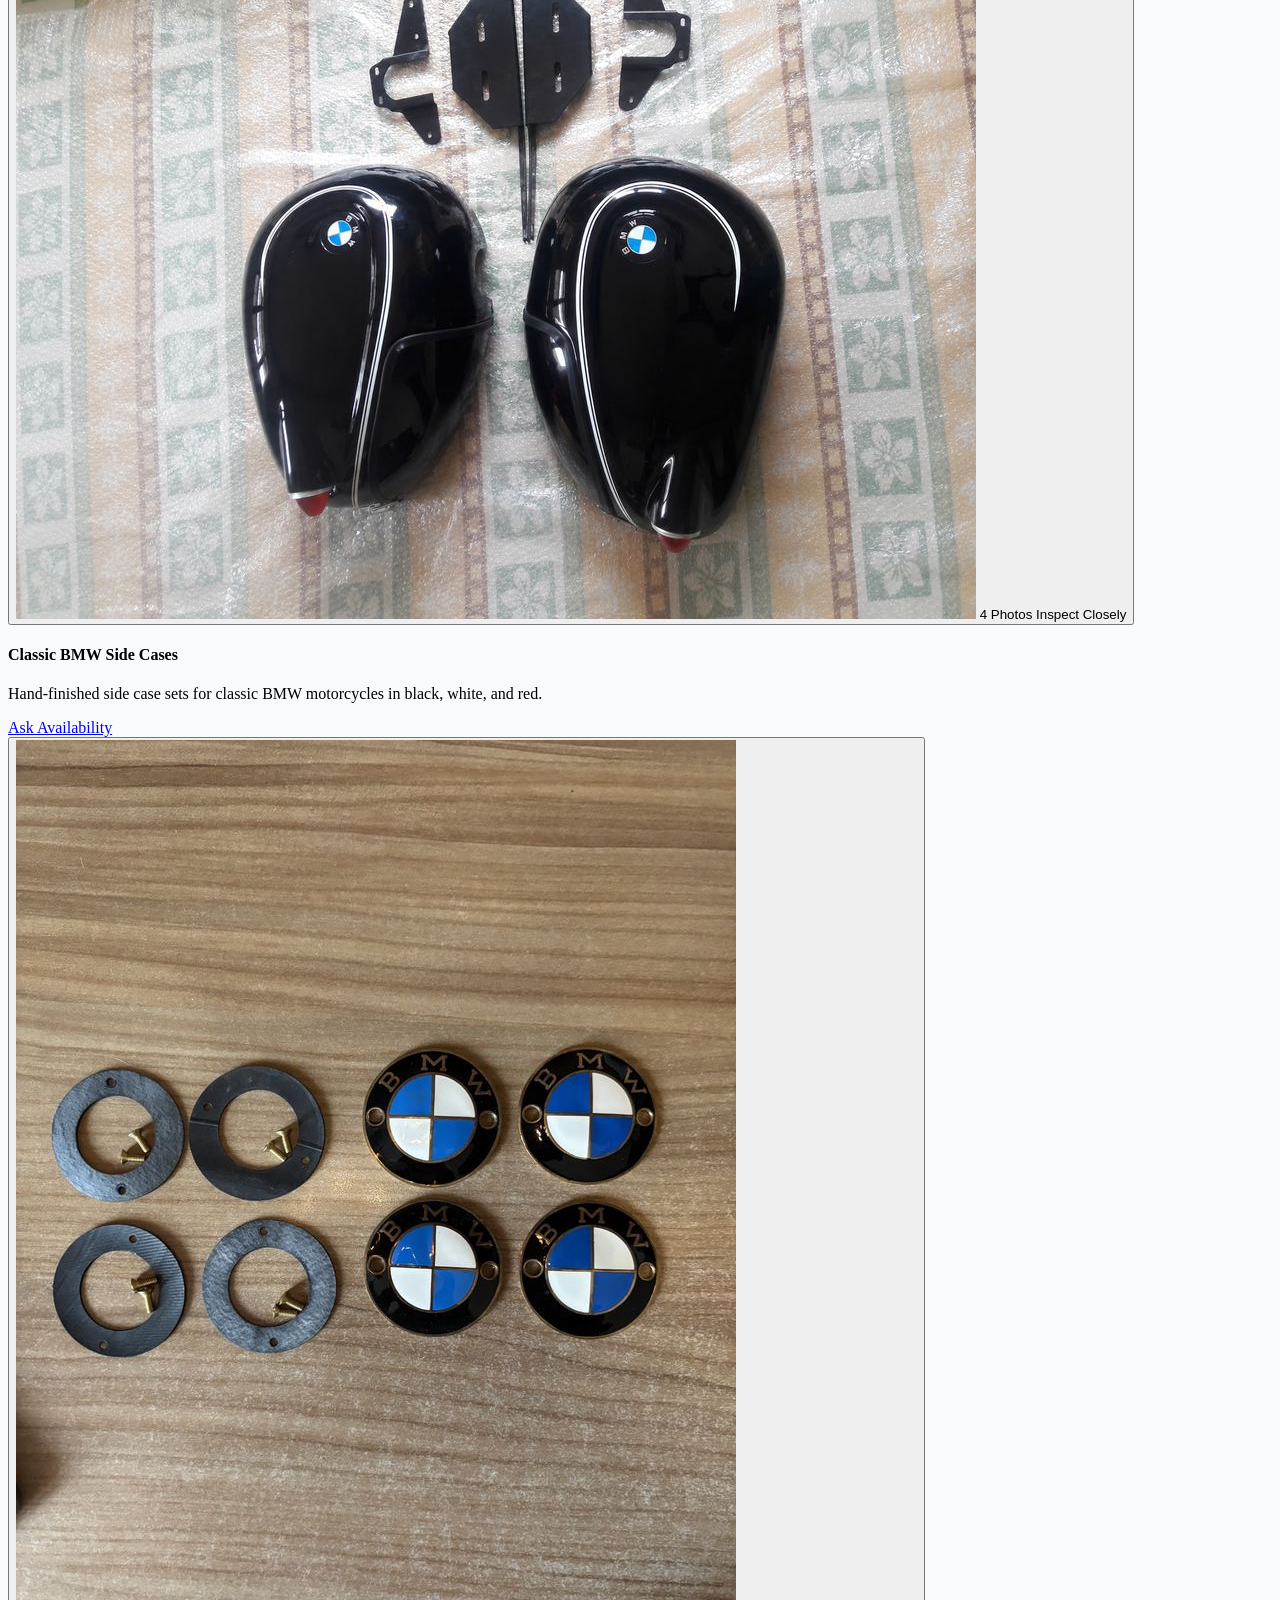
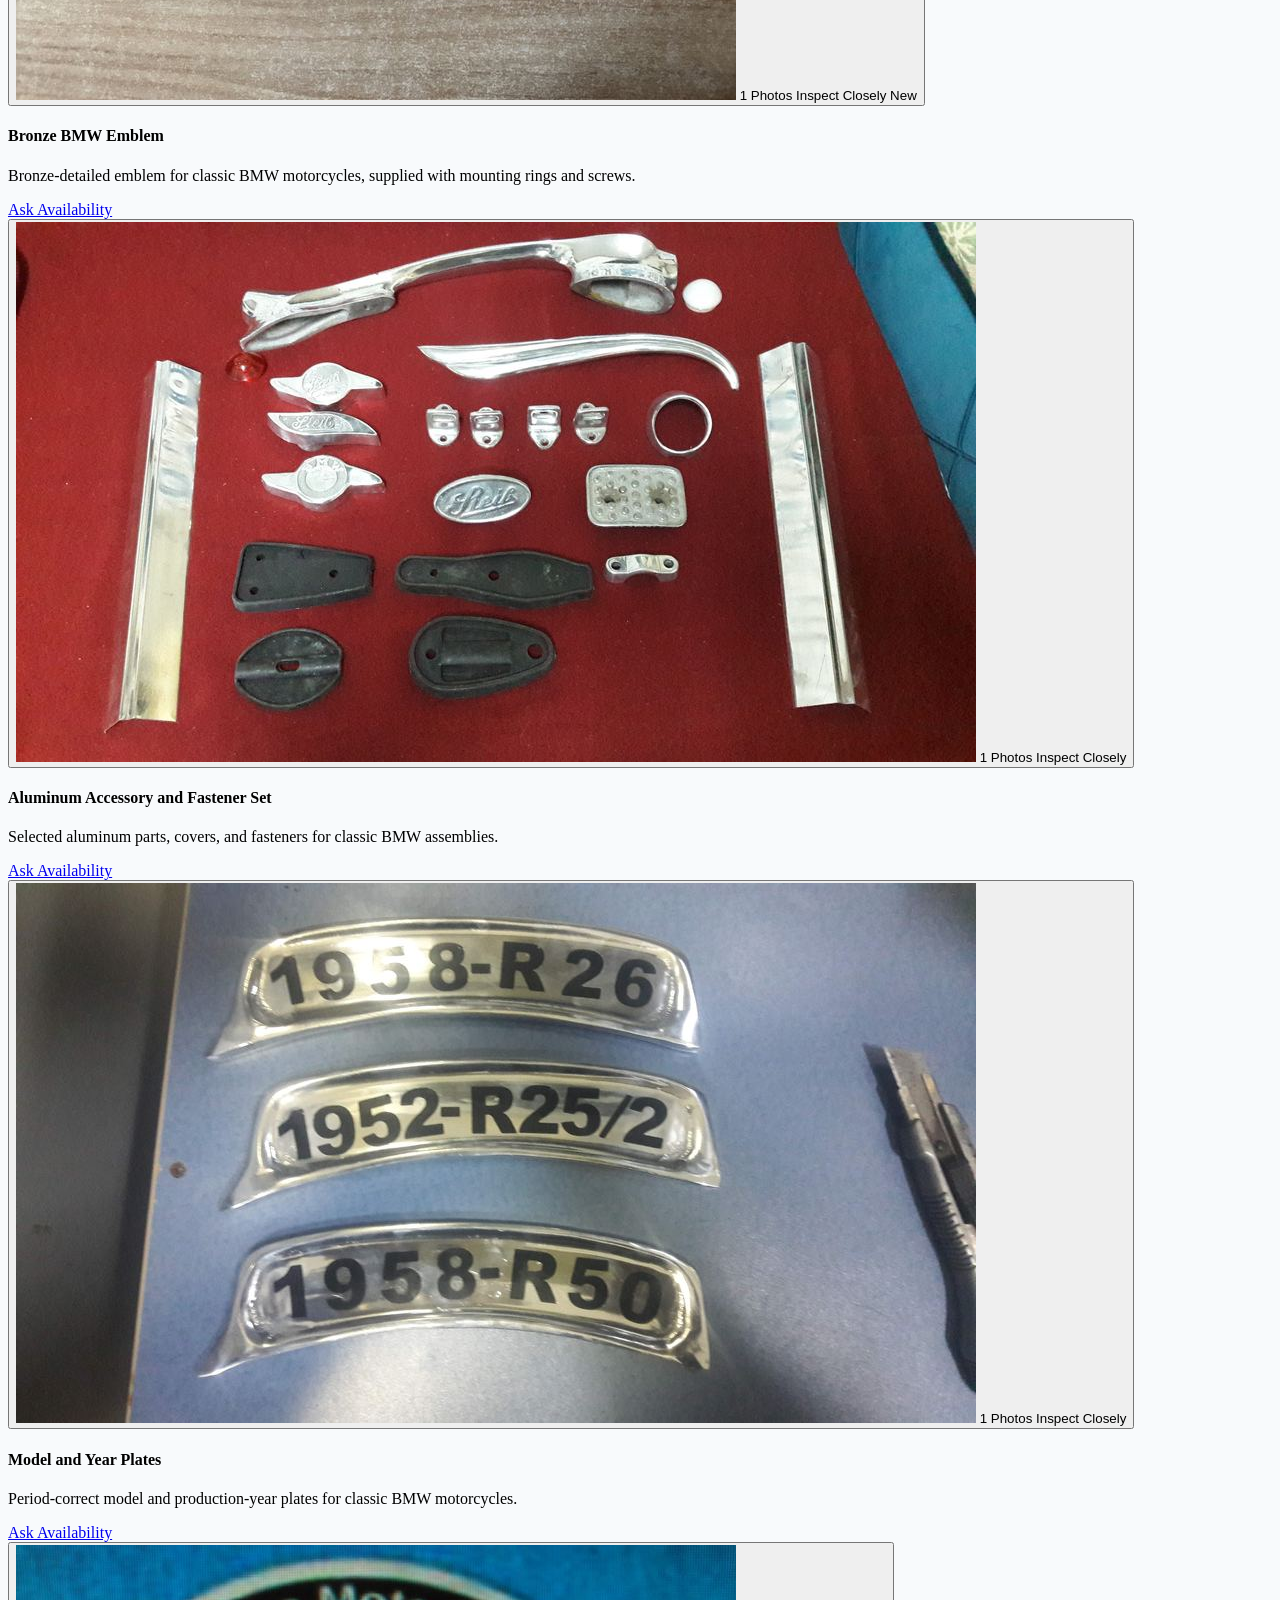
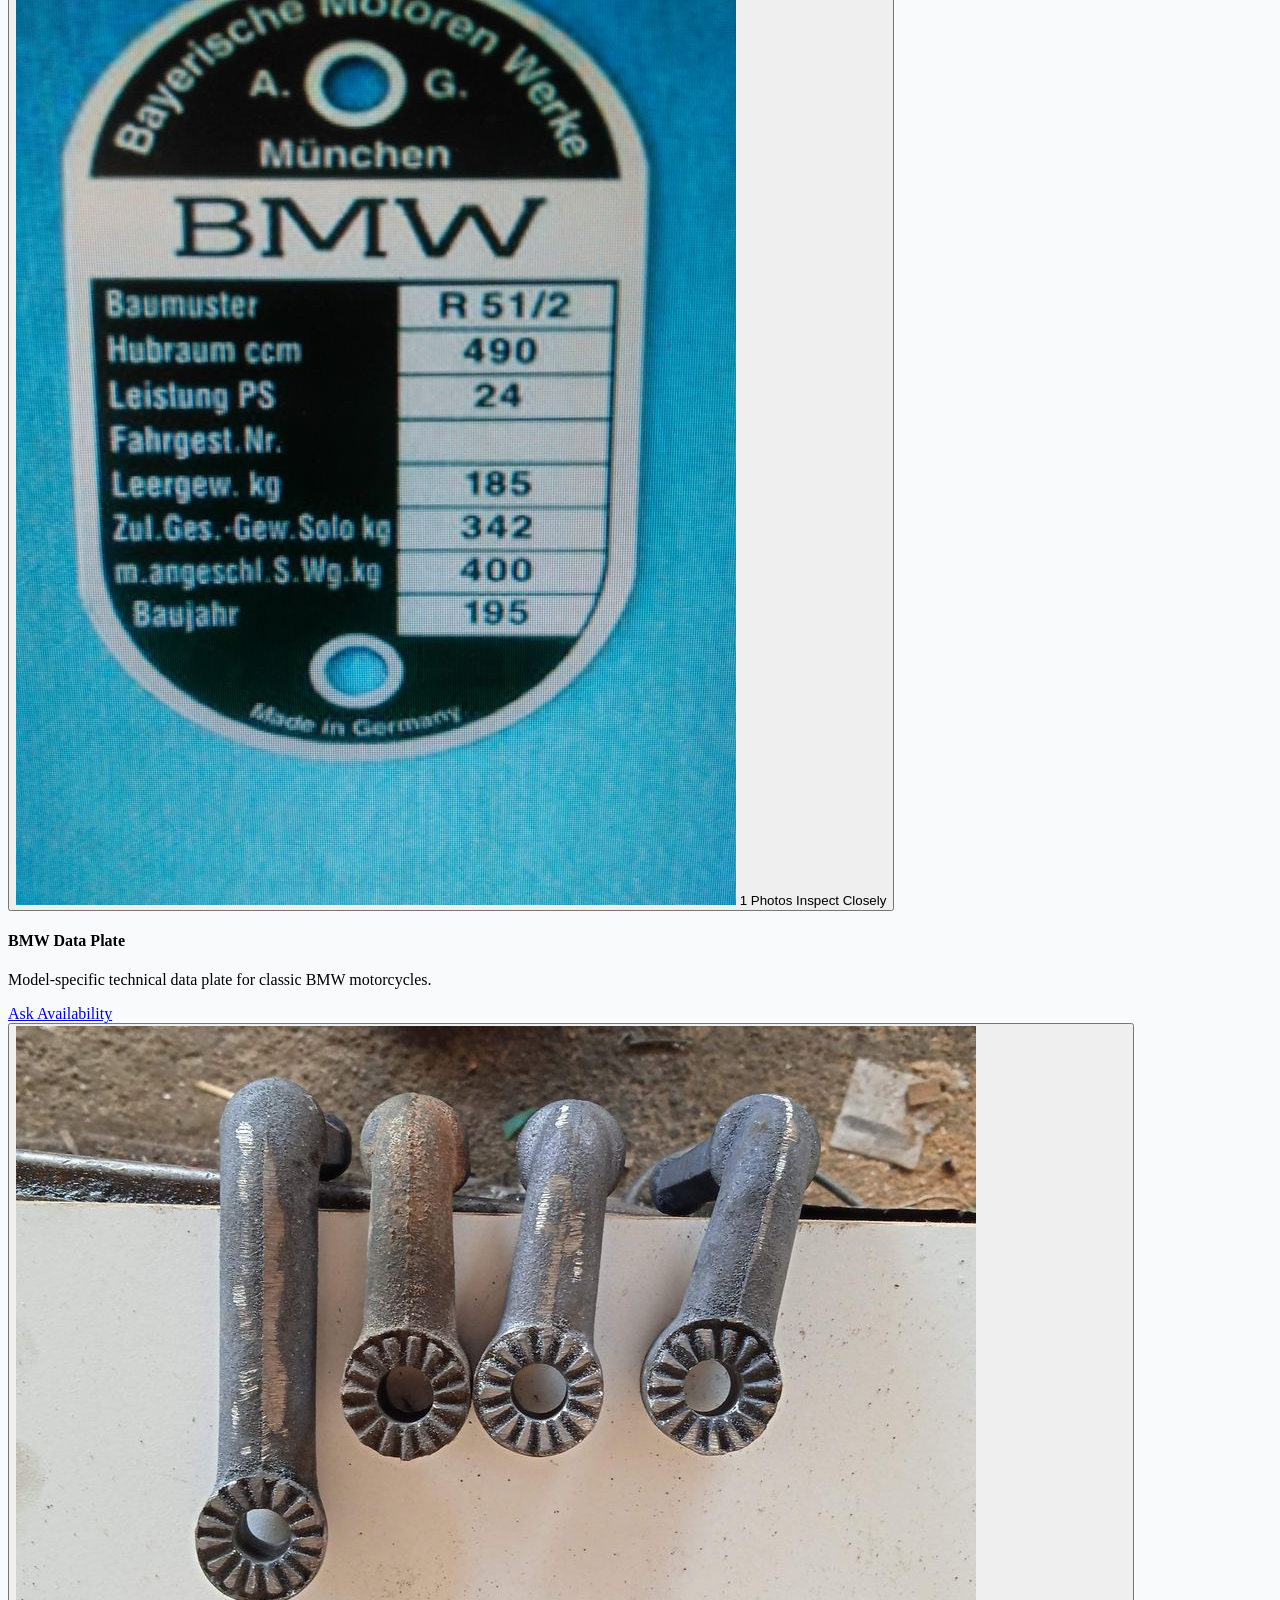
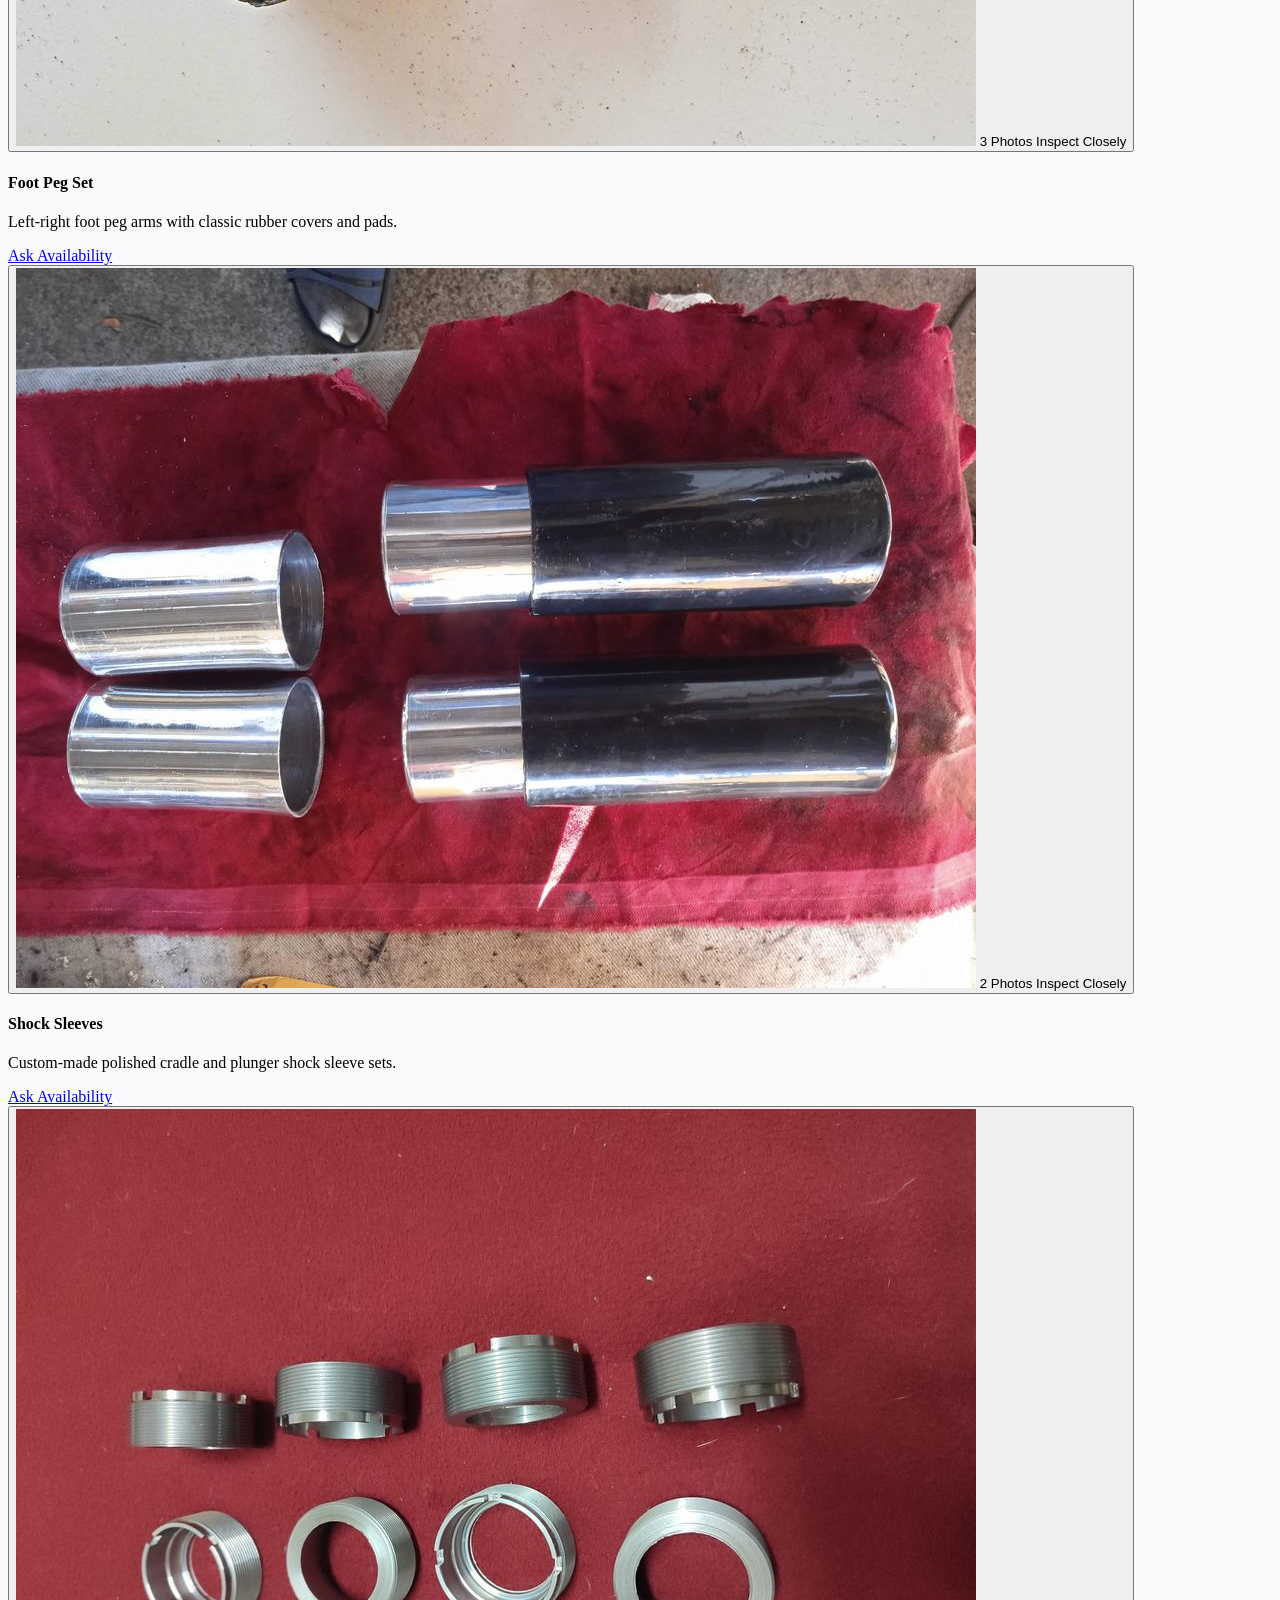
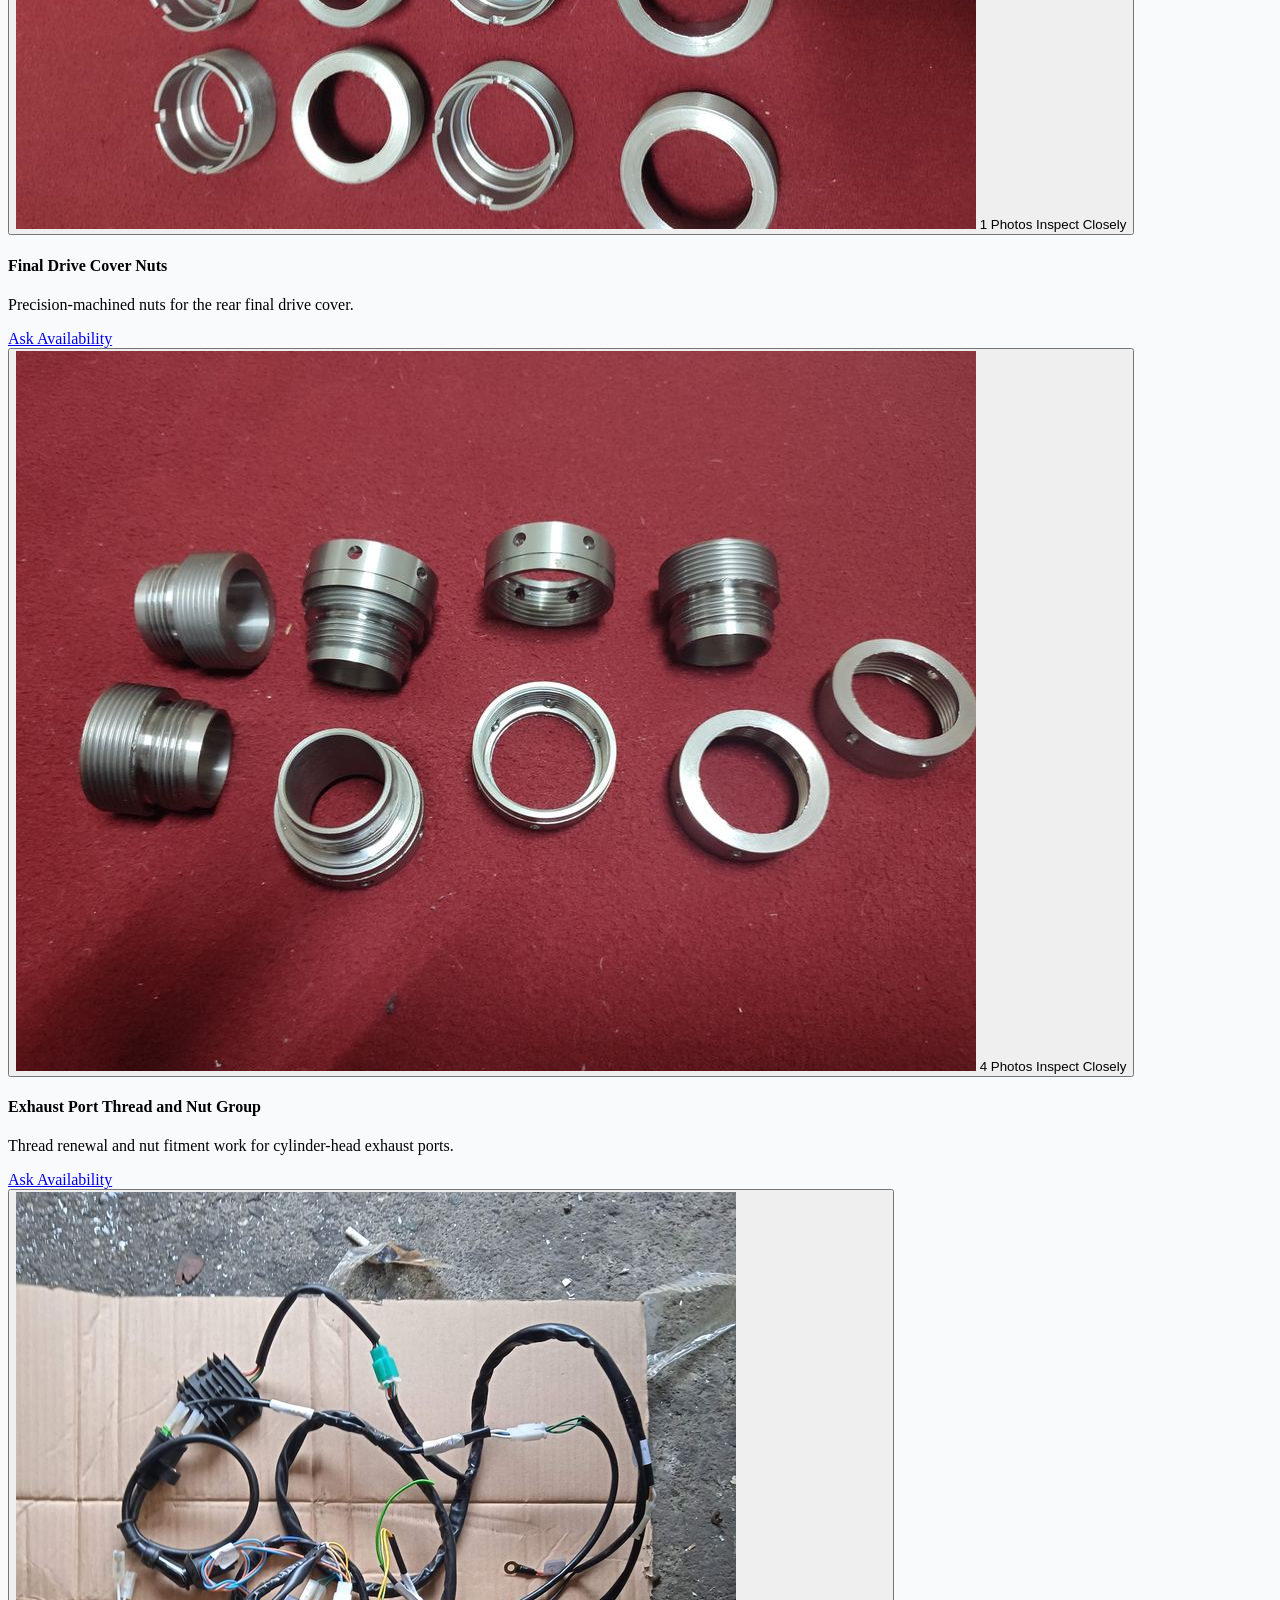
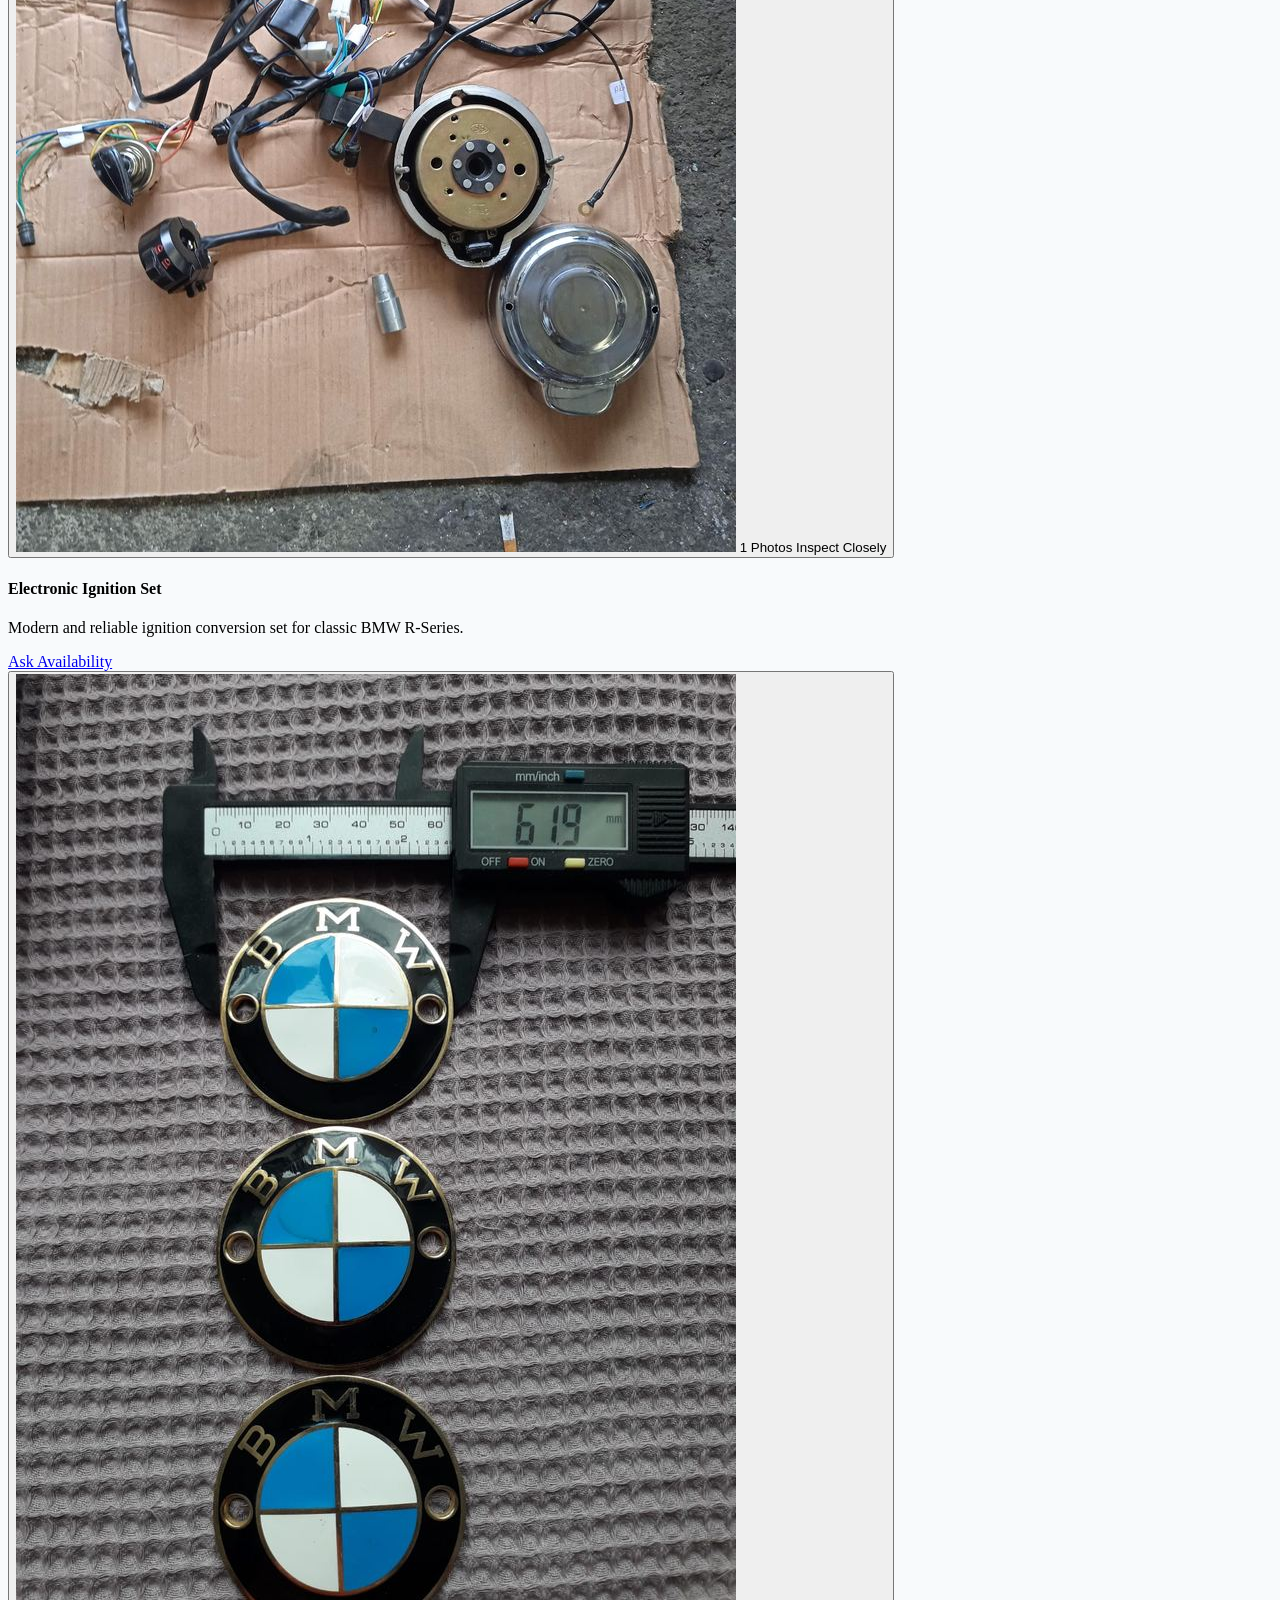
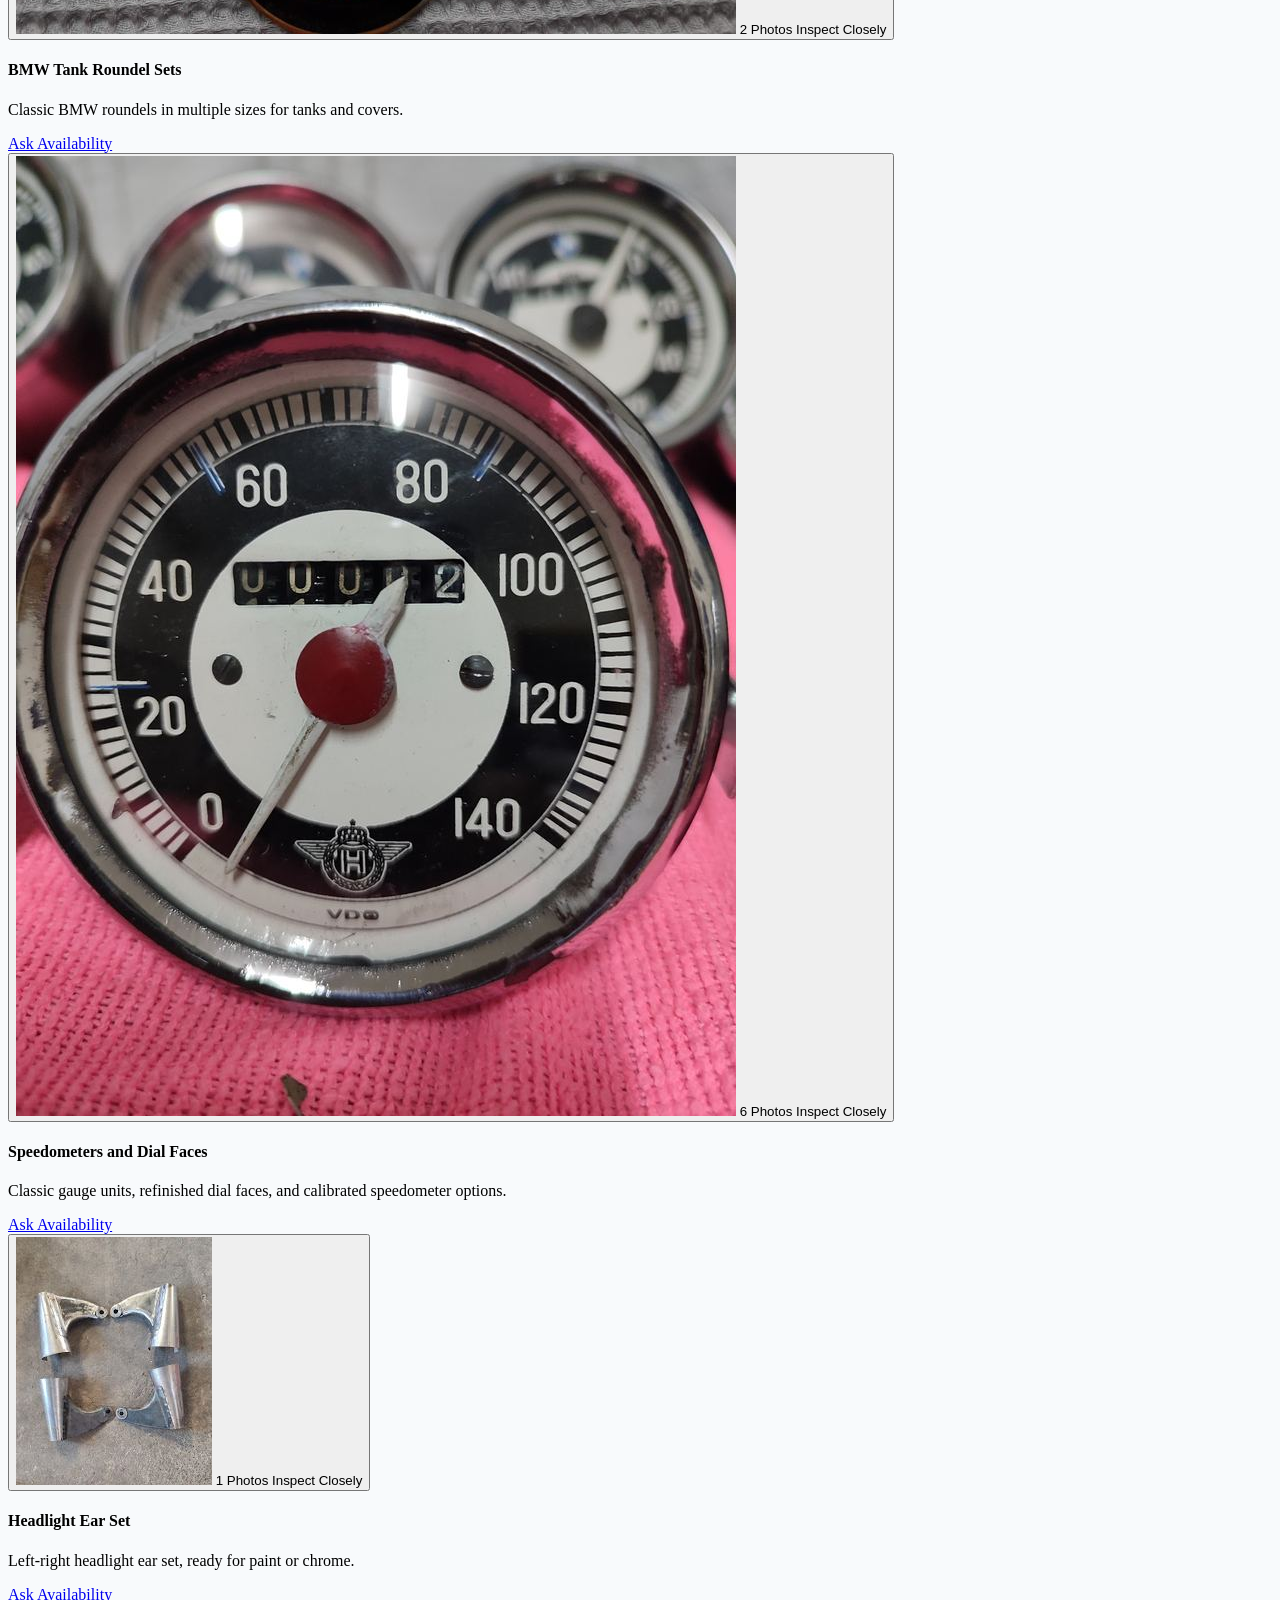
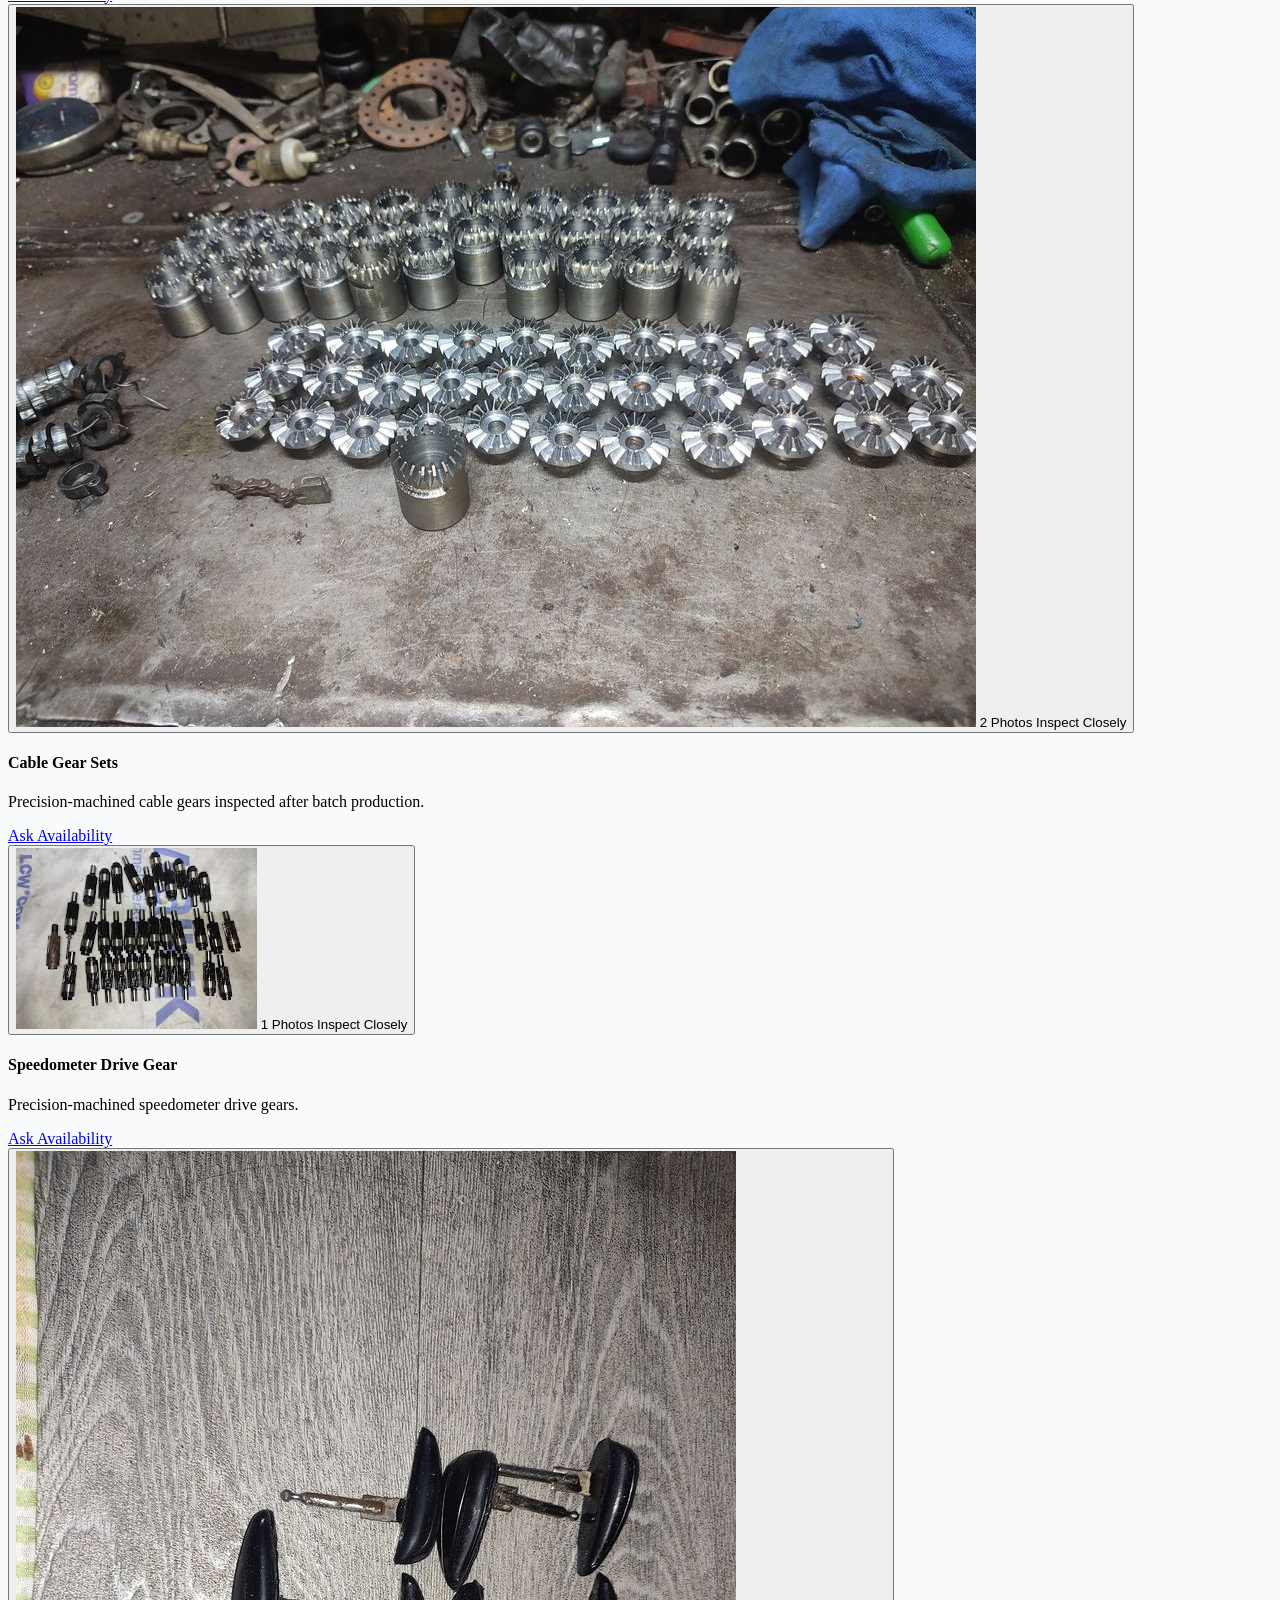
==== commit f853540a: "Add files via upload" ====
--- a/index.html
+++ b/index.html
@@ -49,7 +49,7 @@
     <header class="sticky top-0 z-50 bg-white/95 backdrop-blur-md border-b border-slate-200 shadow-sm">
         <a href="#bronz-bmw-armasi" class="flex min-h-9 items-center justify-center gap-2 bg-blue-800 px-4 py-2 text-center text-xs sm:text-sm font-semibold text-white hover:bg-blue-900 transition-colors">
             <span class="h-2 w-2 shrink-0 rounded-full bg-amber-400"></span>
-            <span>New product: Bronze BMW Roundel Set</span>
+            <span>New product: Bronze BMW Emblem</span>
             <span class="hidden sm:inline text-blue-100">·</span>
             <span class="hidden sm:inline font-bold underline underline-offset-4">View product</span>
         </a>
@@ -211,13 +211,13 @@
 
             <article id="bronz-bmw-armasi" class="scroll-mt-36 bg-white border border-slate-200 rounded-lg p-2.5 sm:p-4 flex flex-col justify-between shadow-sm hover:shadow-md hover:border-blue-300 transition-all">
                 <div>
-                    <button type="button" class="group/image aspect-square w-full bg-slate-100 rounded-md mb-3 relative overflow-hidden cursor-zoom-in border border-slate-200" data-gallery="bronz-bmw-armasi.jpg" data-preview-gallery="previews/bronz-bmw-armasi.jpg" data-title="Bronze BMW Roundel Set" aria-label="Inspect Closely">
-                        <img src="previews/bronz-bmw-armasi.jpg" alt="Bronze BMW Roundel Set" class="w-full h-full object-cover group-hover/image:scale-105 transition-transform duration-500" loading="lazy" onerror="this.style.display='none';">
+                    <button type="button" class="group/image aspect-square w-full bg-slate-100 rounded-md mb-3 relative overflow-hidden cursor-zoom-in border border-slate-200" data-gallery="bronz-bmw-armasi.jpg" data-preview-gallery="previews/bronz-bmw-armasi.jpg" data-title="Bronze BMW Emblem" aria-label="Inspect Closely">
+                        <img src="previews/bronz-bmw-armasi.jpg" alt="Bronze BMW Emblem" class="w-full h-full object-cover group-hover/image:scale-105 transition-transform duration-500" loading="lazy" onerror="this.style.display='none';">
                         <span class="absolute left-3 top-3 rounded-full bg-white/95 px-3 py-1 text-[11px] font-bold text-blue-800 border border-blue-200 shadow-sm">1 Photos</span>
                         <span class="absolute inset-x-0 bottom-0 bg-gradient-to-t from-blue-950/85 to-transparent px-3 pb-3 pt-10 text-left text-xs font-semibold text-white opacity-0 group-hover/image:opacity-100 transition-opacity">Inspect Closely</span>
                     <span class="absolute right-3 top-3 rounded-full bg-amber-400 px-3 py-1 text-[11px] font-extrabold text-slate-950 border border-amber-500 shadow-sm">New</span></button>
-                    <h4 class="text-sm sm:text-base font-bold text-slate-950 mb-1 leading-snug">Bronze BMW Roundel Set</h4>
-                    <p class="product-desc text-xs sm:text-sm text-slate-600 mb-3 sm:mb-4 leading-relaxed">Bronze-detailed roundel set for classic BMW motorcycles, supplied with mounting rings and screws.</p>
+                    <h4 class="text-sm sm:text-base font-bold text-slate-950 mb-1 leading-snug">Bronze BMW Emblem</h4>
+                    <p class="product-desc text-xs sm:text-sm text-slate-600 mb-3 sm:mb-4 leading-relaxed">Bronze-detailed emblem for classic BMW motorcycles, supplied with mounting rings and screws.</p>
                 </div>
                 <a href="#contact" class="mt-1 sm:mt-2 inline-flex items-center justify-center rounded-md bg-blue-700 px-2 sm:px-4 py-2 sm:py-2.5 text-[11px] sm:text-sm font-bold text-white hover:bg-blue-800 transition-colors text-center leading-tight">Ask Availability</a>
             </article>
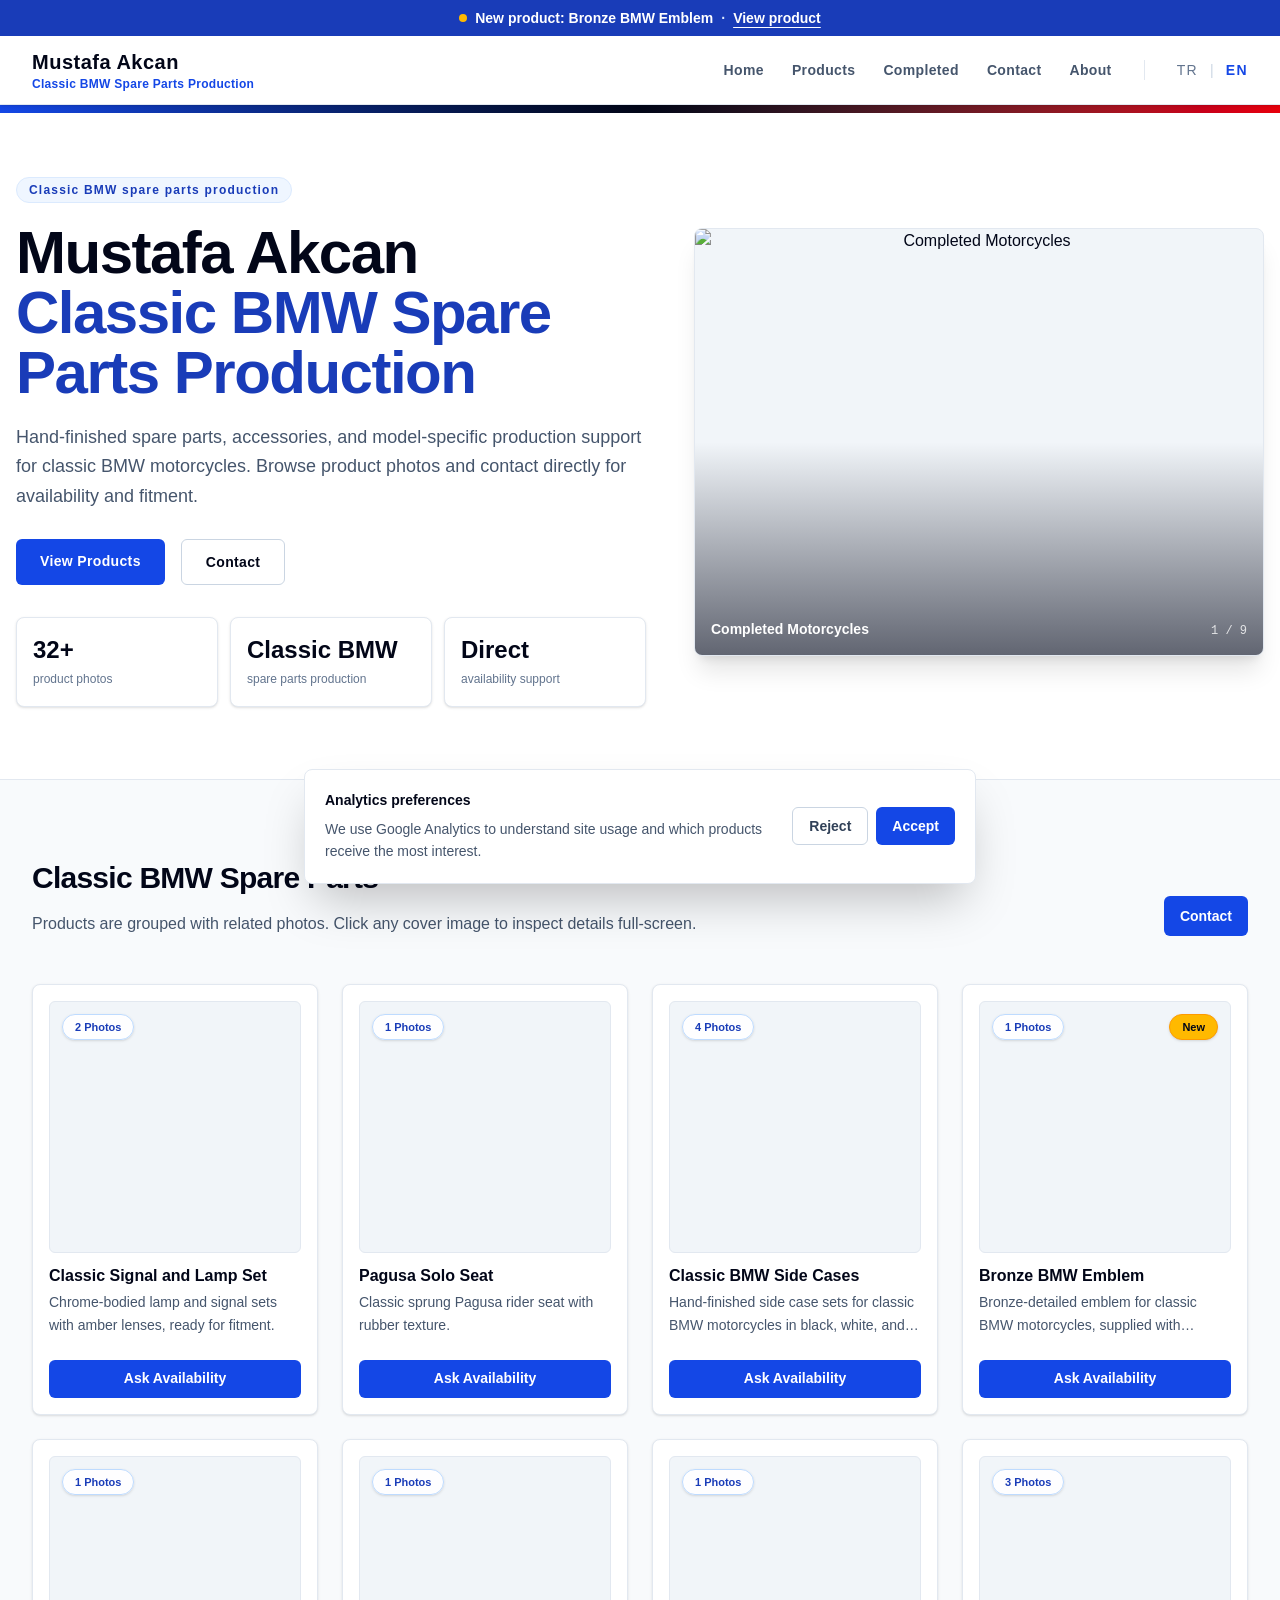
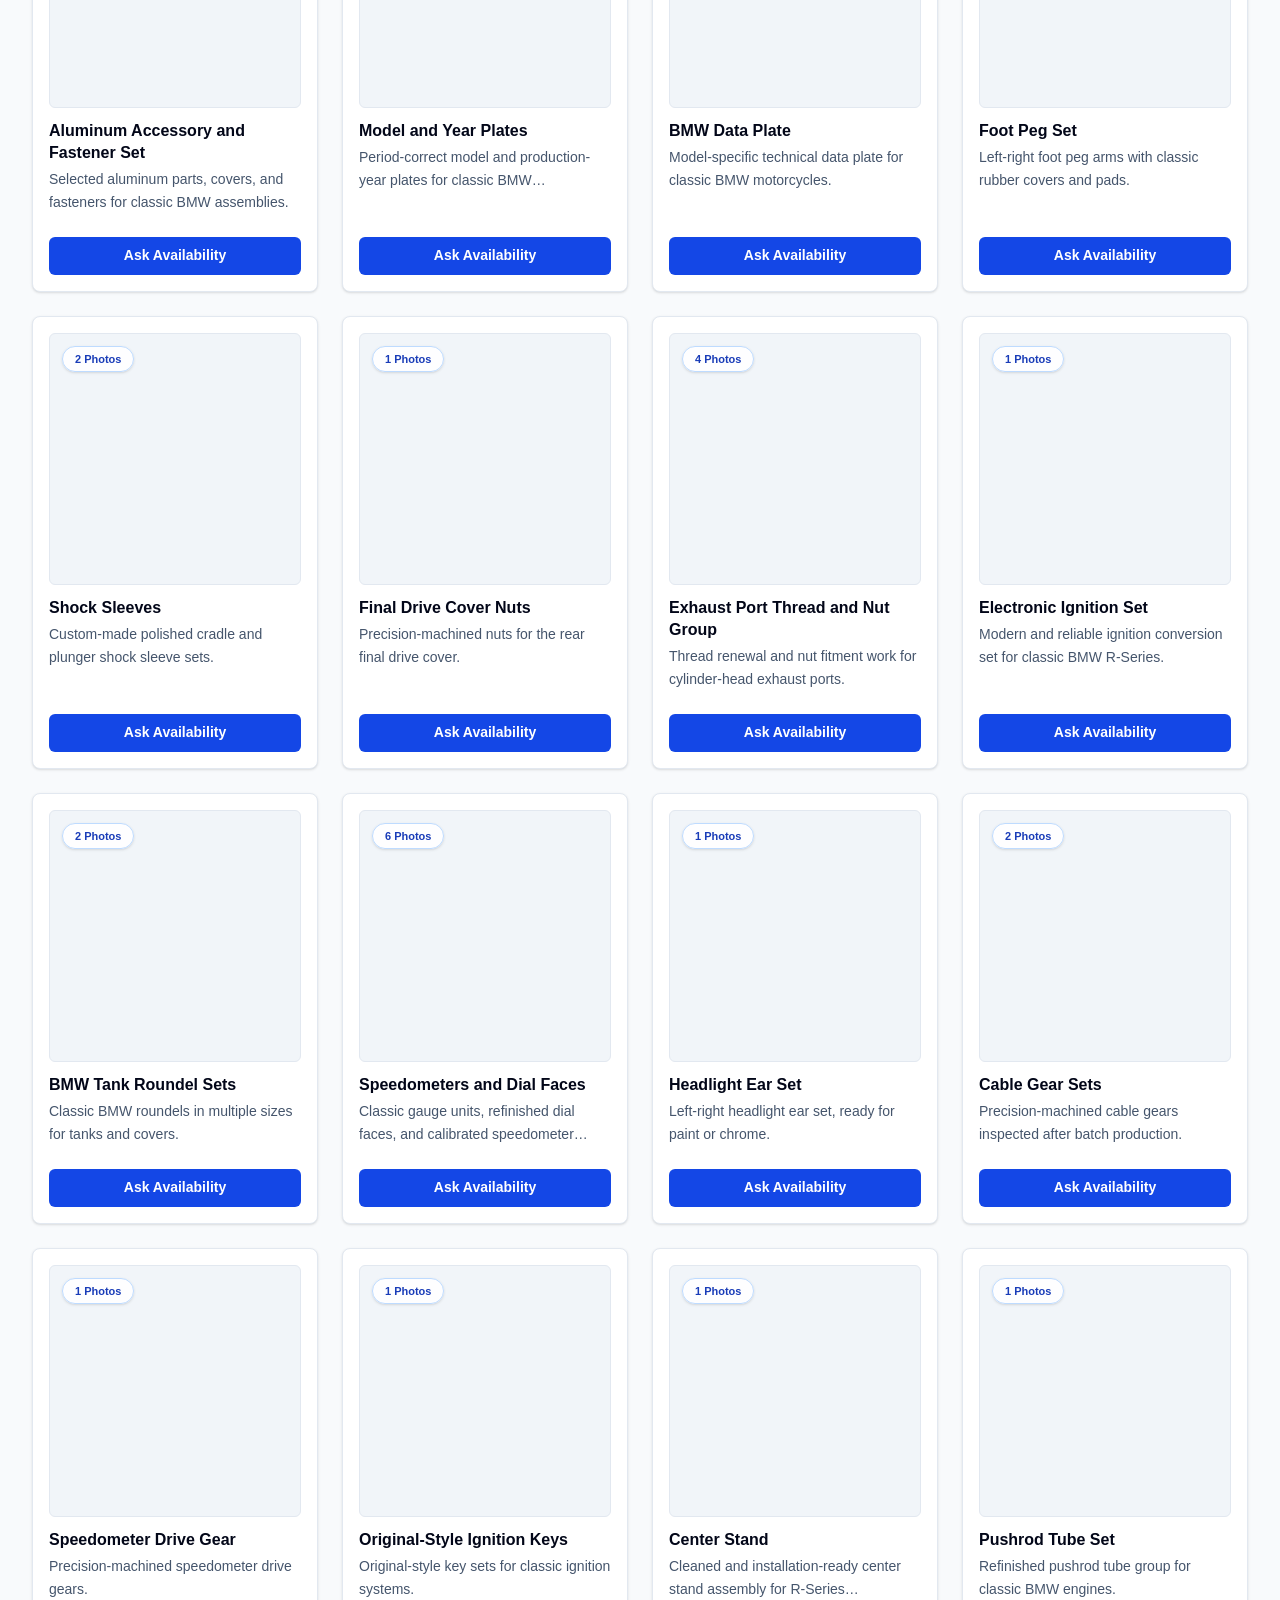
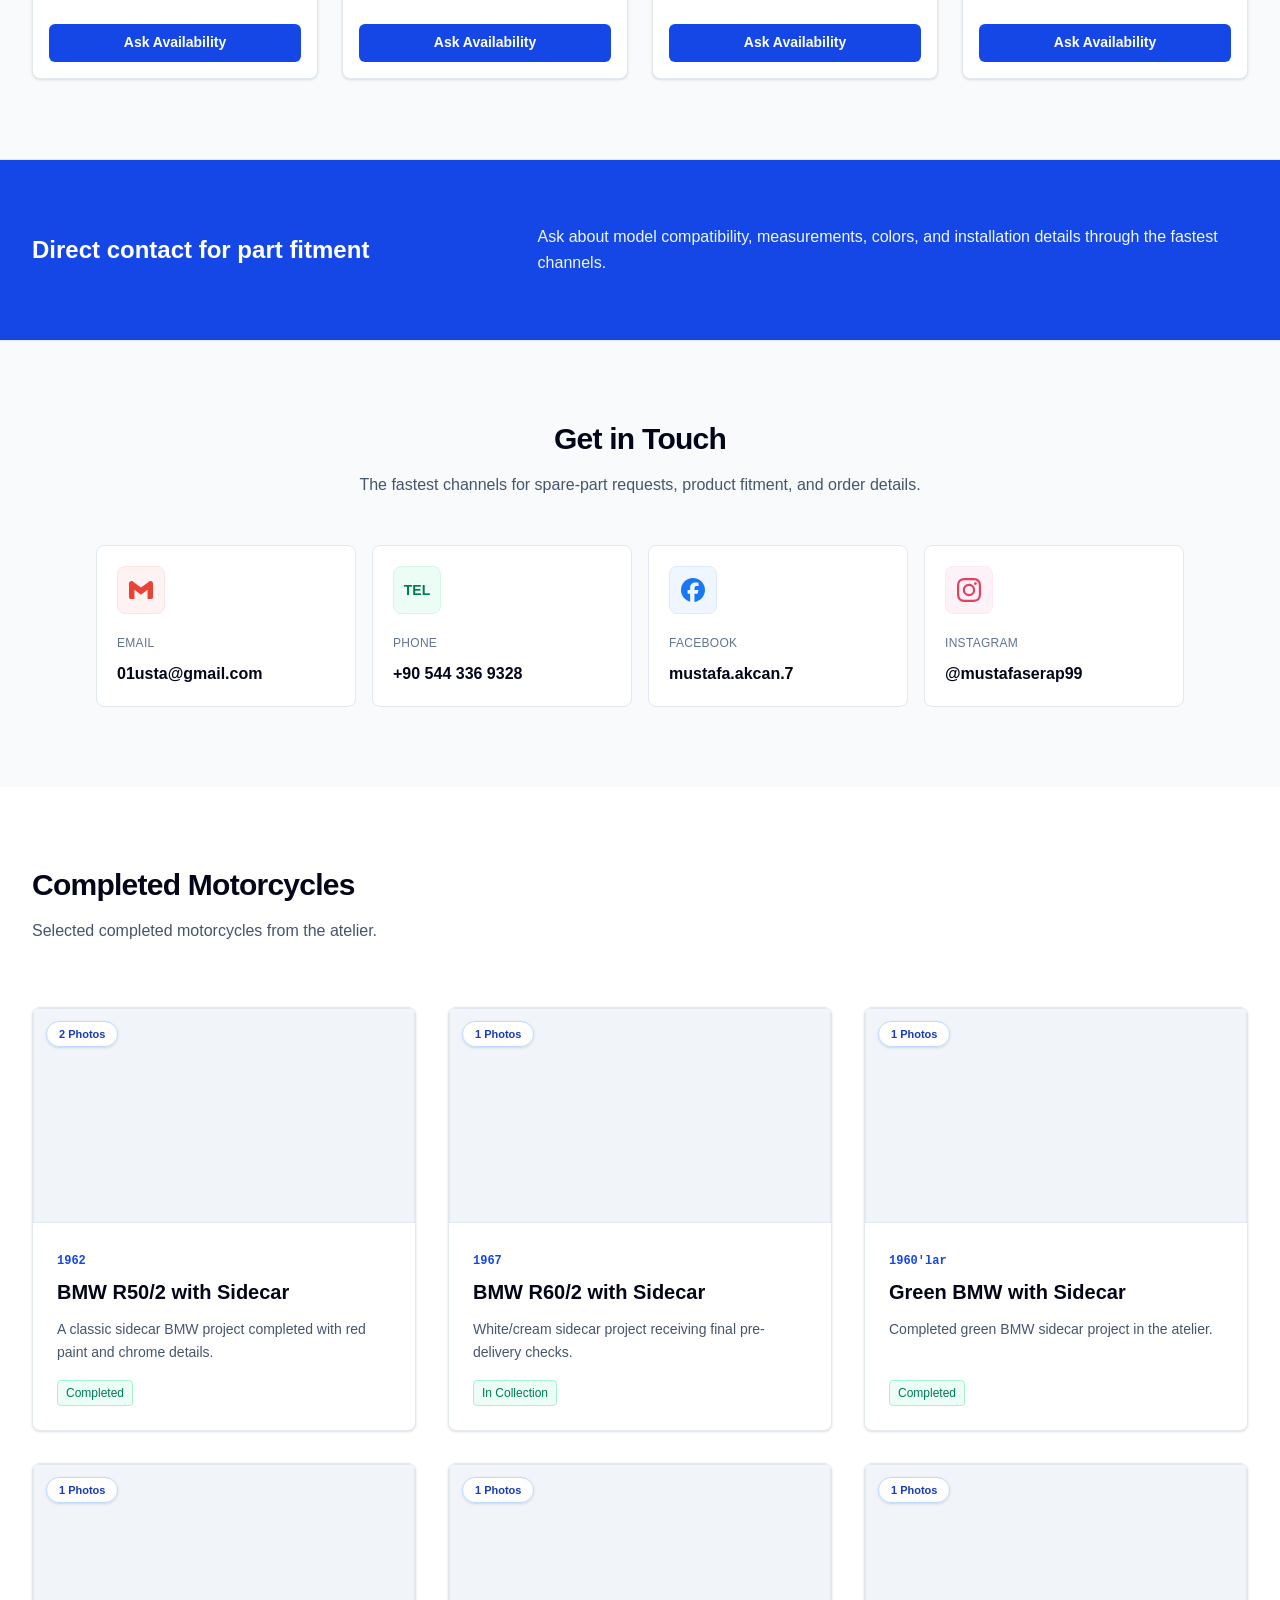
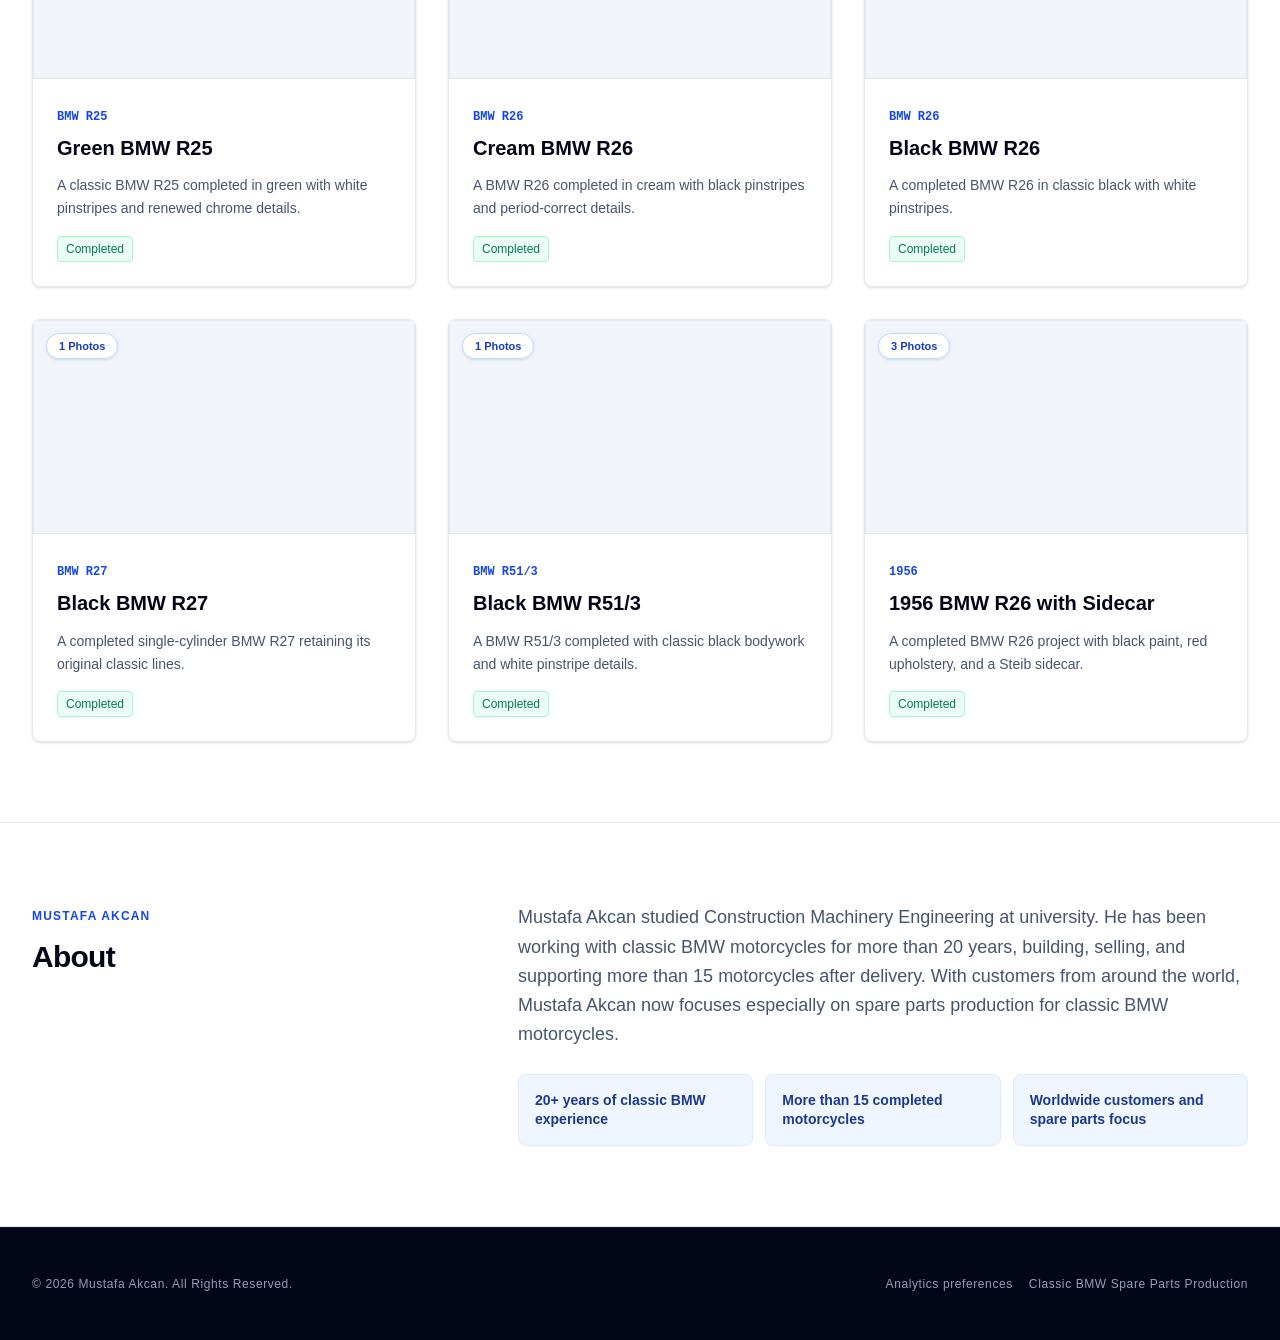
==== commit 6ee9d307: "Add files via upload" ====
--- a/index.html
+++ b/index.html
@@ -4,10 +4,27 @@
     <meta charset="UTF-8">
     <meta name="viewport" content="width=device-width, initial-scale=1.0">
     <title>Mustafa Akcan - Classic BMW Spare Parts Production</title>
-    <link rel="icon" href="favicon.ico?v=2" sizes="any">
-    <link rel="icon" type="image/png" href="favicon.png?v=2">
-    <link rel="apple-touch-icon" href="apple-touch-icon.png?v=2">
+    <link rel="icon" href="favicon.ico?v=3" sizes="any">
+    <link rel="icon" type="image/png" href="favicon.png?v=3">
+    <link rel="apple-touch-icon" href="apple-touch-icon.png?v=3">
+    <link rel="stylesheet" href="site.css">
+    <link rel="canonical" href="https://classicbmwparts.netlify.app/">
+    <link rel="alternate" hreflang="en" href="https://classicbmwparts.netlify.app/">
+    <link rel="alternate" hreflang="tr" href="https://classicbmwparts.netlify.app/index-tr.html">
+    <link rel="alternate" hreflang="x-default" href="https://classicbmwparts.netlify.app/">
     <meta name="description" content="Hand-finished spare parts, accessories, and model-specific production support for classic BMW motorcycles. Browse product photos and contact directly for availability and fitment.">
+    <meta property="og:type" content="website">
+    <meta property="og:site_name" content="Mustafa Akcan Classic BMW">
+    <meta property="og:title" content="Mustafa Akcan - Classic BMW Spare Parts Production">
+    <meta property="og:description" content="Hand-finished spare parts, accessories, and model-specific production support for classic BMW motorcycles. Browse product photos and contact directly for availability and fitment.">
+    <meta property="og:url" content="https://classicbmwparts.netlify.app/">
+    <meta property="og:image" content="https://classicbmwparts.netlify.app/bronz-bmw-armasi-4dbd3deaab.jpg">
+    <meta property="og:image:alt" content="New product: Bronze BMW Emblem">
+    <meta property="og:locale" content="en_US">
+    <meta name="twitter:card" content="summary_large_image">
+    <meta name="twitter:title" content="Mustafa Akcan - Classic BMW Spare Parts Production">
+    <meta name="twitter:description" content="Hand-finished spare parts, accessories, and model-specific production support for classic BMW motorcycles. Browse product photos and contact directly for availability and fitment.">
+    <meta name="twitter:image" content="https://classicbmwparts.netlify.app/bronz-bmw-armasi-4dbd3deaab.jpg">
     <script>
         window.dataLayer = window.dataLayer || [];
         window.gtag = function() { dataLayer.push(arguments); };
@@ -25,24 +42,6 @@
         });
     </script>
     <script async src="https://www.googletagmanager.com/gtag/js?id=G-MR6TZE8PKE"></script>
-    <script src="https://cdn.jsdelivr.net/npm/@tailwindcss/browser@4"></script>
-    <style>
-        html { scroll-behavior: smooth; }
-        button, a { -webkit-tap-highlight-color: transparent; }
-        body { background: #f8fafc; }
-        .product-desc {
-            display: -webkit-box;
-            -webkit-line-clamp: 2;
-            -webkit-box-orient: vertical;
-            overflow: hidden;
-        }
-        .rest-desc {
-            display: -webkit-box;
-            -webkit-line-clamp: 2;
-            -webkit-box-orient: vertical;
-            overflow: hidden;
-        }
-    </style>
 </head>
 <body class="bg-slate-50 text-slate-950 font-sans antialiased selection:bg-blue-700 selection:text-white">
 
@@ -108,8 +107,8 @@
                 </div>
                 </div>
             </div>
-            <button type="button" id="hero-gallery" class="relative aspect-[4/3] rounded-lg overflow-hidden border border-slate-200 bg-slate-100 shadow-xl cursor-zoom-in" data-gallery="img-20191027-wa0004.jpeg|20210520-182342.jpg|received-371333108228085.jpeg|r25.jpeg|r26.jpg|r26.png|r27.jpeg|r51-3.jpeg|sepetli3.jpg" data-preview-gallery="previews/img-20191027-wa0004.jpg|previews/20210520-182342.jpg|previews/received-371333108228085.jpg|previews/r25.jpg|previews/r26.jpg|previews/r26-2.jpg|previews/r27.jpg|previews/r51-3.jpg|previews/sepetli3.jpg" data-title="Completed Motorcycles" aria-label="Inspect Closely">
-                <img id="hero-gallery-image" src="previews/img-20191027-wa0004.jpg" alt="Completed Motorcycles" class="w-full h-full object-cover transition-opacity duration-500" loading="eager">
+            <button type="button" id="hero-gallery" class="relative aspect-[4/3] rounded-lg overflow-hidden border border-slate-200 bg-slate-100 shadow-xl cursor-zoom-in" data-gallery="img-20191027-wa0004-57af252caa.jpg|20210520-182342-de51911585.jpg|received-371333108228085-100cfca296.jpg|r25-4a63cb422d.jpg|r26-82de9fdd3c.jpg|r26-4ed11b4d1e.jpg|r27-398144f1f0.jpg|r51-3-184543a806.jpg|sepetli3-5cb428f70d.jpg" data-preview-gallery="previews/img-20191027-wa0004-57af252caa-preview.jpg|previews/20210520-182342-de51911585-preview.jpg|previews/received-371333108228085-100cfca296-preview.jpg|previews/r25-4a63cb422d-preview.jpg|previews/r26-82de9fdd3c-preview.jpg|previews/r26-4ed11b4d1e-preview.jpg|previews/r27-398144f1f0-preview.jpg|previews/r51-3-184543a806-preview.jpg|previews/sepetli3-5cb428f70d-preview.jpg" data-title="Completed Motorcycles" aria-label="Inspect Closely: Completed Motorcycles">
+                <img id="hero-gallery-image" src="previews/img-20191027-wa0004-57af252caa-preview.jpg" alt="Completed Motorcycles" class="w-full h-full object-cover transition-opacity duration-500" loading="eager">
                 <div class="absolute inset-0 bg-gradient-to-t from-slate-950/60 via-transparent to-transparent"></div>
                 <span class="absolute left-4 bottom-4 text-sm font-semibold text-white">Completed Motorcycles</span>
                 <span id="hero-gallery-count" class="absolute right-4 bottom-4 text-xs font-mono text-white/80">1 / 9</span>
@@ -172,8 +171,8 @@
         <div class="grid grid-cols-2 sm:grid-cols-2 lg:grid-cols-3 xl:grid-cols-4 gap-3 sm:gap-6">
             <article class="scroll-mt-36 bg-white border border-slate-200 rounded-lg p-2.5 sm:p-4 flex flex-col justify-between shadow-sm hover:shadow-md hover:border-blue-300 transition-all">
                 <div>
-                    <button type="button" class="group/image aspect-square w-full bg-slate-100 rounded-md mb-3 relative overflow-hidden cursor-zoom-in border border-slate-200" data-gallery="20200806-000211.jpg|img-20231014-222831.jpg" data-preview-gallery="previews/20200806-000211.jpg|previews/img-20231014-222831.jpg" data-title="Classic Signal and Lamp Set" aria-label="Inspect Closely">
-                        <img src="previews/20200806-000211.jpg" alt="Classic Signal and Lamp Set" class="w-full h-full object-cover group-hover/image:scale-105 transition-transform duration-500" loading="lazy" onerror="this.style.display='none';">
+                    <button type="button" class="group/image aspect-square w-full bg-slate-100 rounded-md mb-3 relative overflow-hidden cursor-zoom-in border border-slate-200" data-gallery="20200806-000211-bc0ae805bd.jpg|img-20231014-222831-dfd1135fe5.jpg" data-preview-gallery="previews/20200806-000211-bc0ae805bd-preview.jpg|previews/img-20231014-222831-dfd1135fe5-preview.jpg" data-title="Classic Signal and Lamp Set" aria-label="Inspect Closely: Classic Signal and Lamp Set">
+                        <img src="previews/20200806-000211-bc0ae805bd-preview.jpg" alt="Classic Signal and Lamp Set" class="w-full h-full object-cover group-hover/image:scale-105 transition-transform duration-500" loading="lazy" onerror="this.style.display='none';">
                         <span class="absolute left-3 top-3 rounded-full bg-white/95 px-3 py-1 text-[11px] font-bold text-blue-800 border border-blue-200 shadow-sm">2 Photos</span>
                         <span class="absolute inset-x-0 bottom-0 bg-gradient-to-t from-blue-950/85 to-transparent px-3 pb-3 pt-10 text-left text-xs font-semibold text-white opacity-0 group-hover/image:opacity-100 transition-opacity">Inspect Closely</span>
                     </button>
@@ -185,8 +184,8 @@
 
             <article class="scroll-mt-36 bg-white border border-slate-200 rounded-lg p-2.5 sm:p-4 flex flex-col justify-between shadow-sm hover:shadow-md hover:border-blue-300 transition-all">
                 <div>
-                    <button type="button" class="group/image aspect-square w-full bg-slate-100 rounded-md mb-3 relative overflow-hidden cursor-zoom-in border border-slate-200" data-gallery="received-2287945074680398.jpeg" data-preview-gallery="previews/received-2287945074680398.jpg" data-title="Pagusa Solo Seat" aria-label="Inspect Closely">
-                        <img src="previews/received-2287945074680398.jpg" alt="Pagusa Solo Seat" class="w-full h-full object-cover group-hover/image:scale-105 transition-transform duration-500" loading="lazy" onerror="this.style.display='none';">
+                    <button type="button" class="group/image aspect-square w-full bg-slate-100 rounded-md mb-3 relative overflow-hidden cursor-zoom-in border border-slate-200" data-gallery="received-2287945074680398-367dff047e.jpg" data-preview-gallery="previews/received-2287945074680398-367dff047e-preview.jpg" data-title="Pagusa Solo Seat" aria-label="Inspect Closely: Pagusa Solo Seat">
+                        <img src="previews/received-2287945074680398-367dff047e-preview.jpg" alt="Pagusa Solo Seat" class="w-full h-full object-cover group-hover/image:scale-105 transition-transform duration-500" loading="lazy" onerror="this.style.display='none';">
                         <span class="absolute left-3 top-3 rounded-full bg-white/95 px-3 py-1 text-[11px] font-bold text-blue-800 border border-blue-200 shadow-sm">1 Photos</span>
                         <span class="absolute inset-x-0 bottom-0 bg-gradient-to-t from-blue-950/85 to-transparent px-3 pb-3 pt-10 text-left text-xs font-semibold text-white opacity-0 group-hover/image:opacity-100 transition-opacity">Inspect Closely</span>
                     </button>
@@ -198,8 +197,8 @@
 
             <article class="scroll-mt-36 bg-white border border-slate-200 rounded-lg p-2.5 sm:p-4 flex flex-col justify-between shadow-sm hover:shadow-md hover:border-blue-300 transition-all">
                 <div>
-                    <button type="button" class="group/image aspect-square w-full bg-slate-100 rounded-md mb-3 relative overflow-hidden cursor-zoom-in border border-slate-200" data-gallery="classic-bmw-side-cases-black-finished.png|classic-bmw-side-cases-black-inside.png|img-20181126-001449.jpg|img-20181126-001651.jpg" data-preview-gallery="previews/classic-bmw-side-cases-black-finished.jpg|previews/classic-bmw-side-cases-black-inside.jpg|previews/img-20181126-001449.jpg|previews/img-20181126-001651.jpg" data-title="Classic BMW Side Cases" aria-label="Inspect Closely">
-                        <img src="previews/classic-bmw-side-cases-black-finished.jpg" alt="Classic BMW Side Cases" class="w-full h-full object-cover group-hover/image:scale-105 transition-transform duration-500" loading="lazy" onerror="this.style.display='none';">
+                    <button type="button" class="group/image aspect-square w-full bg-slate-100 rounded-md mb-3 relative overflow-hidden cursor-zoom-in border border-slate-200" data-gallery="classic-bmw-side-cases-black-finished-4080d02053.jpg|classic-bmw-side-cases-black-inside-f94ed24061.jpg|img-20181126-001449-7b54b8deac.jpg|img-20181126-001651-d05c2427ca.jpg" data-preview-gallery="previews/classic-bmw-side-cases-black-finished-4080d02053-preview.jpg|previews/classic-bmw-side-cases-black-inside-f94ed24061-preview.jpg|previews/img-20181126-001449-7b54b8deac-preview.jpg|previews/img-20181126-001651-d05c2427ca-preview.jpg" data-title="Classic BMW Side Cases" aria-label="Inspect Closely: Classic BMW Side Cases">
+                        <img src="previews/classic-bmw-side-cases-black-finished-4080d02053-preview.jpg" alt="Classic BMW Side Cases" class="w-full h-full object-cover group-hover/image:scale-105 transition-transform duration-500" loading="lazy" onerror="this.style.display='none';">
                         <span class="absolute left-3 top-3 rounded-full bg-white/95 px-3 py-1 text-[11px] font-bold text-blue-800 border border-blue-200 shadow-sm">4 Photos</span>
                         <span class="absolute inset-x-0 bottom-0 bg-gradient-to-t from-blue-950/85 to-transparent px-3 pb-3 pt-10 text-left text-xs font-semibold text-white opacity-0 group-hover/image:opacity-100 transition-opacity">Inspect Closely</span>
                     </button>
@@ -211,8 +210,8 @@
 
             <article id="bronz-bmw-armasi" class="scroll-mt-36 bg-white border border-slate-200 rounded-lg p-2.5 sm:p-4 flex flex-col justify-between shadow-sm hover:shadow-md hover:border-blue-300 transition-all">
                 <div>
-                    <button type="button" class="group/image aspect-square w-full bg-slate-100 rounded-md mb-3 relative overflow-hidden cursor-zoom-in border border-slate-200" data-gallery="bronz-bmw-armasi.jpg" data-preview-gallery="previews/bronz-bmw-armasi.jpg" data-title="Bronze BMW Emblem" aria-label="Inspect Closely">
-                        <img src="previews/bronz-bmw-armasi.jpg" alt="Bronze BMW Emblem" class="w-full h-full object-cover group-hover/image:scale-105 transition-transform duration-500" loading="lazy" onerror="this.style.display='none';">
+                    <button type="button" class="group/image aspect-square w-full bg-slate-100 rounded-md mb-3 relative overflow-hidden cursor-zoom-in border border-slate-200" data-gallery="bronz-bmw-armasi-4dbd3deaab.jpg" data-preview-gallery="previews/bronz-bmw-armasi-4dbd3deaab-preview.jpg" data-title="Bronze BMW Emblem" aria-label="Inspect Closely: Bronze BMW Emblem">
+                        <img src="previews/bronz-bmw-armasi-4dbd3deaab-preview.jpg" alt="Bronze BMW Emblem" class="w-full h-full object-cover group-hover/image:scale-105 transition-transform duration-500" loading="lazy" onerror="this.style.display='none';">
                         <span class="absolute left-3 top-3 rounded-full bg-white/95 px-3 py-1 text-[11px] font-bold text-blue-800 border border-blue-200 shadow-sm">1 Photos</span>
                         <span class="absolute inset-x-0 bottom-0 bg-gradient-to-t from-blue-950/85 to-transparent px-3 pb-3 pt-10 text-left text-xs font-semibold text-white opacity-0 group-hover/image:opacity-100 transition-opacity">Inspect Closely</span>
                     <span class="absolute right-3 top-3 rounded-full bg-amber-400 px-3 py-1 text-[11px] font-extrabold text-slate-950 border border-amber-500 shadow-sm">New</span></button>
@@ -224,8 +223,8 @@
 
             <article class="scroll-mt-36 bg-white border border-slate-200 rounded-lg p-2.5 sm:p-4 flex flex-col justify-between shadow-sm hover:shadow-md hover:border-blue-300 transition-all">
                 <div>
-                    <button type="button" class="group/image aspect-square w-full bg-slate-100 rounded-md mb-3 relative overflow-hidden cursor-zoom-in border border-slate-200" data-gallery="20191002-214744.jpg" data-preview-gallery="previews/20191002-214744.jpg" data-title="Aluminum Accessory and Fastener Set" aria-label="Inspect Closely">
-                        <img src="previews/20191002-214744.jpg" alt="Aluminum Accessory and Fastener Set" class="w-full h-full object-cover group-hover/image:scale-105 transition-transform duration-500" loading="lazy" onerror="this.style.display='none';">
+                    <button type="button" class="group/image aspect-square w-full bg-slate-100 rounded-md mb-3 relative overflow-hidden cursor-zoom-in border border-slate-200" data-gallery="20191002-214744-08f04ec933.jpg" data-preview-gallery="previews/20191002-214744-08f04ec933-preview.jpg" data-title="Aluminum Accessory and Fastener Set" aria-label="Inspect Closely: Aluminum Accessory and Fastener Set">
+                        <img src="previews/20191002-214744-08f04ec933-preview.jpg" alt="Aluminum Accessory and Fastener Set" class="w-full h-full object-cover group-hover/image:scale-105 transition-transform duration-500" loading="lazy" onerror="this.style.display='none';">
                         <span class="absolute left-3 top-3 rounded-full bg-white/95 px-3 py-1 text-[11px] font-bold text-blue-800 border border-blue-200 shadow-sm">1 Photos</span>
                         <span class="absolute inset-x-0 bottom-0 bg-gradient-to-t from-blue-950/85 to-transparent px-3 pb-3 pt-10 text-left text-xs font-semibold text-white opacity-0 group-hover/image:opacity-100 transition-opacity">Inspect Closely</span>
                     </button>
@@ -237,8 +236,8 @@
 
             <article class="scroll-mt-36 bg-white border border-slate-200 rounded-lg p-2.5 sm:p-4 flex flex-col justify-between shadow-sm hover:shadow-md hover:border-blue-300 transition-all">
                 <div>
-                    <button type="button" class="group/image aspect-square w-full bg-slate-100 rounded-md mb-3 relative overflow-hidden cursor-zoom-in border border-slate-200" data-gallery="20200113-201342.jpg" data-preview-gallery="previews/20200113-201342.jpg" data-title="Model and Year Plates" aria-label="Inspect Closely">
-                        <img src="previews/20200113-201342.jpg" alt="Model and Year Plates" class="w-full h-full object-cover group-hover/image:scale-105 transition-transform duration-500" loading="lazy" onerror="this.style.display='none';">
+                    <button type="button" class="group/image aspect-square w-full bg-slate-100 rounded-md mb-3 relative overflow-hidden cursor-zoom-in border border-slate-200" data-gallery="20200113-201342-a181da40eb.jpg" data-preview-gallery="previews/20200113-201342-a181da40eb-preview.jpg" data-title="Model and Year Plates" aria-label="Inspect Closely: Model and Year Plates">
+                        <img src="previews/20200113-201342-a181da40eb-preview.jpg" alt="Model and Year Plates" class="w-full h-full object-cover group-hover/image:scale-105 transition-transform duration-500" loading="lazy" onerror="this.style.display='none';">
                         <span class="absolute left-3 top-3 rounded-full bg-white/95 px-3 py-1 text-[11px] font-bold text-blue-800 border border-blue-200 shadow-sm">1 Photos</span>
                         <span class="absolute inset-x-0 bottom-0 bg-gradient-to-t from-blue-950/85 to-transparent px-3 pb-3 pt-10 text-left text-xs font-semibold text-white opacity-0 group-hover/image:opacity-100 transition-opacity">Inspect Closely</span>
                     </button>
@@ -250,8 +249,8 @@
 
             <article class="scroll-mt-36 bg-white border border-slate-200 rounded-lg p-2.5 sm:p-4 flex flex-col justify-between shadow-sm hover:shadow-md hover:border-blue-300 transition-all">
                 <div>
-                    <button type="button" class="group/image aspect-square w-full bg-slate-100 rounded-md mb-3 relative overflow-hidden cursor-zoom-in border border-slate-200" data-gallery="img-20200723-wa0014.jpg" data-preview-gallery="previews/img-20200723-wa0014.jpg" data-title="BMW Data Plate" aria-label="Inspect Closely">
-                        <img src="previews/img-20200723-wa0014.jpg" alt="BMW Data Plate" class="w-full h-full object-cover group-hover/image:scale-105 transition-transform duration-500" loading="lazy" onerror="this.style.display='none';">
+                    <button type="button" class="group/image aspect-square w-full bg-slate-100 rounded-md mb-3 relative overflow-hidden cursor-zoom-in border border-slate-200" data-gallery="img-20200723-wa0014-246bc1af4f.jpg" data-preview-gallery="previews/img-20200723-wa0014-246bc1af4f-preview.jpg" data-title="BMW Data Plate" aria-label="Inspect Closely: BMW Data Plate">
+                        <img src="previews/img-20200723-wa0014-246bc1af4f-preview.jpg" alt="BMW Data Plate" class="w-full h-full object-cover group-hover/image:scale-105 transition-transform duration-500" loading="lazy" onerror="this.style.display='none';">
                         <span class="absolute left-3 top-3 rounded-full bg-white/95 px-3 py-1 text-[11px] font-bold text-blue-800 border border-blue-200 shadow-sm">1 Photos</span>
                         <span class="absolute inset-x-0 bottom-0 bg-gradient-to-t from-blue-950/85 to-transparent px-3 pb-3 pt-10 text-left text-xs font-semibold text-white opacity-0 group-hover/image:opacity-100 transition-opacity">Inspect Closely</span>
                     </button>
@@ -263,8 +262,8 @@
 
             <article class="scroll-mt-36 bg-white border border-slate-200 rounded-lg p-2.5 sm:p-4 flex flex-col justify-between shadow-sm hover:shadow-md hover:border-blue-300 transition-all">
                 <div>
-                    <button type="button" class="group/image aspect-square w-full bg-slate-100 rounded-md mb-3 relative overflow-hidden cursor-zoom-in border border-slate-200" data-gallery="ayak-basma-demirleri-3.jpg|ayak-basma-demirleri-2.jpg|ayak-basma-derileri.jpg" data-preview-gallery="previews/ayak-basma-demirleri-3.jpg|previews/ayak-basma-demirleri-2.jpg|previews/ayak-basma-derileri.jpg" data-title="Foot Peg Set" aria-label="Inspect Closely">
-                        <img src="previews/ayak-basma-demirleri-3.jpg" alt="Foot Peg Set" class="w-full h-full object-cover group-hover/image:scale-105 transition-transform duration-500" loading="lazy" onerror="this.style.display='none';">
+                    <button type="button" class="group/image aspect-square w-full bg-slate-100 rounded-md mb-3 relative overflow-hidden cursor-zoom-in border border-slate-200" data-gallery="ayak-basma-demirleri-3-9e6ba3fa3e.jpg|ayak-basma-demirleri-2-ffff43f218.jpg|ayak-basma-derileri-f9cf0407d2.jpg" data-preview-gallery="previews/ayak-basma-demirleri-3-9e6ba3fa3e-preview.jpg|previews/ayak-basma-demirleri-2-ffff43f218-preview.jpg|previews/ayak-basma-derileri-f9cf0407d2-preview.jpg" data-title="Foot Peg Set" aria-label="Inspect Closely: Foot Peg Set">
+                        <img src="previews/ayak-basma-demirleri-3-9e6ba3fa3e-preview.jpg" alt="Foot Peg Set" class="w-full h-full object-cover group-hover/image:scale-105 transition-transform duration-500" loading="lazy" onerror="this.style.display='none';">
                         <span class="absolute left-3 top-3 rounded-full bg-white/95 px-3 py-1 text-[11px] font-bold text-blue-800 border border-blue-200 shadow-sm">3 Photos</span>
                         <span class="absolute inset-x-0 bottom-0 bg-gradient-to-t from-blue-950/85 to-transparent px-3 pb-3 pt-10 text-left text-xs font-semibold text-white opacity-0 group-hover/image:opacity-100 transition-opacity">Inspect Closely</span>
                     </button>
@@ -276,8 +275,8 @@
 
             <article class="scroll-mt-36 bg-white border border-slate-200 rounded-lg p-2.5 sm:p-4 flex flex-col justify-between shadow-sm hover:shadow-md hover:border-blue-300 transition-all">
                 <div>
-                    <button type="button" class="group/image aspect-square w-full bg-slate-100 rounded-md mb-3 relative overflow-hidden cursor-zoom-in border border-slate-200" data-gallery="besik-amortisor-kovanlar.jpg|kazk-amortisor-kovanlar.jpg" data-preview-gallery="previews/besik-amortisor-kovanlar.jpg|previews/kazk-amortisor-kovanlar.jpg" data-title="Shock Sleeves" aria-label="Inspect Closely">
-                        <img src="previews/besik-amortisor-kovanlar.jpg" alt="Shock Sleeves" class="w-full h-full object-cover group-hover/image:scale-105 transition-transform duration-500" loading="lazy" onerror="this.style.display='none';">
+                    <button type="button" class="group/image aspect-square w-full bg-slate-100 rounded-md mb-3 relative overflow-hidden cursor-zoom-in border border-slate-200" data-gallery="besik-amortisor-kovanlar-ce816eb565.jpg|kazk-amortisor-kovanlar-bdedb44a97.jpg" data-preview-gallery="previews/besik-amortisor-kovanlar-ce816eb565-preview.jpg|previews/kazk-amortisor-kovanlar-bdedb44a97-preview.jpg" data-title="Shock Sleeves" aria-label="Inspect Closely: Shock Sleeves">
+                        <img src="previews/besik-amortisor-kovanlar-ce816eb565-preview.jpg" alt="Shock Sleeves" class="w-full h-full object-cover group-hover/image:scale-105 transition-transform duration-500" loading="lazy" onerror="this.style.display='none';">
                         <span class="absolute left-3 top-3 rounded-full bg-white/95 px-3 py-1 text-[11px] font-bold text-blue-800 border border-blue-200 shadow-sm">2 Photos</span>
                         <span class="absolute inset-x-0 bottom-0 bg-gradient-to-t from-blue-950/85 to-transparent px-3 pb-3 pt-10 text-left text-xs font-semibold text-white opacity-0 group-hover/image:opacity-100 transition-opacity">Inspect Closely</span>
                     </button>
@@ -289,8 +288,8 @@
 
             <article class="scroll-mt-36 bg-white border border-slate-200 rounded-lg p-2.5 sm:p-4 flex flex-col justify-between shadow-sm hover:shadow-md hover:border-blue-300 transition-all">
                 <div>
-                    <button type="button" class="group/image aspect-square w-full bg-slate-100 rounded-md mb-3 relative overflow-hidden cursor-zoom-in border border-slate-200" data-gallery="diferansiyel-kapak-somunu.jpg" data-preview-gallery="previews/diferansiyel-kapak-somunu.jpg" data-title="Final Drive Cover Nuts" aria-label="Inspect Closely">
-                        <img src="previews/diferansiyel-kapak-somunu.jpg" alt="Final Drive Cover Nuts" class="w-full h-full object-cover group-hover/image:scale-105 transition-transform duration-500" loading="lazy" onerror="this.style.display='none';">
+                    <button type="button" class="group/image aspect-square w-full bg-slate-100 rounded-md mb-3 relative overflow-hidden cursor-zoom-in border border-slate-200" data-gallery="diferansiyel-kapak-somunu-ffe6d9a4dc.jpg" data-preview-gallery="previews/diferansiyel-kapak-somunu-ffe6d9a4dc-preview.jpg" data-title="Final Drive Cover Nuts" aria-label="Inspect Closely: Final Drive Cover Nuts">
+                        <img src="previews/diferansiyel-kapak-somunu-ffe6d9a4dc-preview.jpg" alt="Final Drive Cover Nuts" class="w-full h-full object-cover group-hover/image:scale-105 transition-transform duration-500" loading="lazy" onerror="this.style.display='none';">
                         <span class="absolute left-3 top-3 rounded-full bg-white/95 px-3 py-1 text-[11px] font-bold text-blue-800 border border-blue-200 shadow-sm">1 Photos</span>
                         <span class="absolute inset-x-0 bottom-0 bg-gradient-to-t from-blue-950/85 to-transparent px-3 pb-3 pt-10 text-left text-xs font-semibold text-white opacity-0 group-hover/image:opacity-100 transition-opacity">Inspect Closely</span>
                     </button>
@@ -302,8 +301,8 @@
 
             <article class="scroll-mt-36 bg-white border border-slate-200 rounded-lg p-2.5 sm:p-4 flex flex-col justify-between shadow-sm hover:shadow-md hover:border-blue-300 transition-all">
                 <div>
-                    <button type="button" class="group/image aspect-square w-full bg-slate-100 rounded-md mb-3 relative overflow-hidden cursor-zoom-in border border-slate-200" data-gallery="eksoz-bogaz-ve-somunu.jpg|eksok-bogaz-disi.jpg|eksoz-bogaz-dis-imalat.jpg|silindir-kapag-eksoz-bogaz-disi.jpg" data-preview-gallery="previews/eksoz-bogaz-ve-somunu.jpg|previews/eksok-bogaz-disi.jpg|previews/eksoz-bogaz-dis-imalat.jpg|previews/silindir-kapag-eksoz-bogaz-disi.jpg" data-title="Exhaust Port Thread and Nut Group" aria-label="Inspect Closely">
-                        <img src="previews/eksoz-bogaz-ve-somunu.jpg" alt="Exhaust Port Thread and Nut Group" class="w-full h-full object-cover group-hover/image:scale-105 transition-transform duration-500" loading="lazy" onerror="this.style.display='none';">
+                    <button type="button" class="group/image aspect-square w-full bg-slate-100 rounded-md mb-3 relative overflow-hidden cursor-zoom-in border border-slate-200" data-gallery="eksoz-bogaz-ve-somunu-1fc25bb787.jpg|eksok-bogaz-disi-caaccb9968.jpg|eksoz-bogaz-dis-imalat-9b0904beeb.jpg|silindir-kapag-eksoz-bogaz-disi-0fccae3148.jpg" data-preview-gallery="previews/eksoz-bogaz-ve-somunu-1fc25bb787-preview.jpg|previews/eksok-bogaz-disi-caaccb9968-preview.jpg|previews/eksoz-bogaz-dis-imalat-9b0904beeb-preview.jpg|previews/silindir-kapag-eksoz-bogaz-disi-0fccae3148-preview.jpg" data-title="Exhaust Port Thread and Nut Group" aria-label="Inspect Closely: Exhaust Port Thread and Nut Group">
+                        <img src="previews/eksoz-bogaz-ve-somunu-1fc25bb787-preview.jpg" alt="Exhaust Port Thread and Nut Group" class="w-full h-full object-cover group-hover/image:scale-105 transition-transform duration-500" loading="lazy" onerror="this.style.display='none';">
                         <span class="absolute left-3 top-3 rounded-full bg-white/95 px-3 py-1 text-[11px] font-bold text-blue-800 border border-blue-200 shadow-sm">4 Photos</span>
                         <span class="absolute inset-x-0 bottom-0 bg-gradient-to-t from-blue-950/85 to-transparent px-3 pb-3 pt-10 text-left text-xs font-semibold text-white opacity-0 group-hover/image:opacity-100 transition-opacity">Inspect Closely</span>
                     </button>
@@ -315,8 +314,8 @@
 
             <article class="scroll-mt-36 bg-white border border-slate-200 rounded-lg p-2.5 sm:p-4 flex flex-col justify-between shadow-sm hover:shadow-md hover:border-blue-300 transition-all">
                 <div>
-                    <button type="button" class="group/image aspect-square w-full bg-slate-100 rounded-md mb-3 relative overflow-hidden cursor-zoom-in border border-slate-200" data-gallery="elektronik-atesleme.jpg" data-preview-gallery="previews/elektronik-atesleme.jpg" data-title="Electronic Ignition Set" aria-label="Inspect Closely">
-                        <img src="previews/elektronik-atesleme.jpg" alt="Electronic Ignition Set" class="w-full h-full object-cover group-hover/image:scale-105 transition-transform duration-500" loading="lazy" onerror="this.style.display='none';">
+                    <button type="button" class="group/image aspect-square w-full bg-slate-100 rounded-md mb-3 relative overflow-hidden cursor-zoom-in border border-slate-200" data-gallery="elektronik-atesleme-97c1681ac6.jpg" data-preview-gallery="previews/elektronik-atesleme-97c1681ac6-preview.jpg" data-title="Electronic Ignition Set" aria-label="Inspect Closely: Electronic Ignition Set">
+                        <img src="previews/elektronik-atesleme-97c1681ac6-preview.jpg" alt="Electronic Ignition Set" class="w-full h-full object-cover group-hover/image:scale-105 transition-transform duration-500" loading="lazy" onerror="this.style.display='none';">
                         <span class="absolute left-3 top-3 rounded-full bg-white/95 px-3 py-1 text-[11px] font-bold text-blue-800 border border-blue-200 shadow-sm">1 Photos</span>
                         <span class="absolute inset-x-0 bottom-0 bg-gradient-to-t from-blue-950/85 to-transparent px-3 pb-3 pt-10 text-left text-xs font-semibold text-white opacity-0 group-hover/image:opacity-100 transition-opacity">Inspect Closely</span>
                     </button>
@@ -328,8 +327,8 @@
 
             <article class="scroll-mt-36 bg-white border border-slate-200 rounded-lg p-2.5 sm:p-4 flex flex-col justify-between shadow-sm hover:shadow-md hover:border-blue-300 transition-all">
                 <div>
-                    <button type="button" class="group/image aspect-square w-full bg-slate-100 rounded-md mb-3 relative overflow-hidden cursor-zoom-in border border-slate-200" data-gallery="img-20210605-wa0004.jpg|img-20190408-175037.jpg" data-preview-gallery="previews/img-20210605-wa0004.jpg|previews/img-20190408-175037.jpg" data-title="BMW Tank Roundel Sets" aria-label="Inspect Closely">
-                        <img src="previews/img-20210605-wa0004.jpg" alt="BMW Tank Roundel Sets" class="w-full h-full object-cover group-hover/image:scale-105 transition-transform duration-500" loading="lazy" onerror="this.style.display='none';">
+                    <button type="button" class="group/image aspect-square w-full bg-slate-100 rounded-md mb-3 relative overflow-hidden cursor-zoom-in border border-slate-200" data-gallery="img-20210605-wa0004-29c96b5eec.jpg|img-20190408-175037-8cfedfed10.jpg" data-preview-gallery="previews/img-20210605-wa0004-29c96b5eec-preview.jpg|previews/img-20190408-175037-8cfedfed10-preview.jpg" data-title="BMW Tank Roundel Sets" aria-label="Inspect Closely: BMW Tank Roundel Sets">
+                        <img src="previews/img-20210605-wa0004-29c96b5eec-preview.jpg" alt="BMW Tank Roundel Sets" class="w-full h-full object-cover group-hover/image:scale-105 transition-transform duration-500" loading="lazy" onerror="this.style.display='none';">
                         <span class="absolute left-3 top-3 rounded-full bg-white/95 px-3 py-1 text-[11px] font-bold text-blue-800 border border-blue-200 shadow-sm">2 Photos</span>
                         <span class="absolute inset-x-0 bottom-0 bg-gradient-to-t from-blue-950/85 to-transparent px-3 pb-3 pt-10 text-left text-xs font-semibold text-white opacity-0 group-hover/image:opacity-100 transition-opacity">Inspect Closely</span>
                     </button>
@@ -341,8 +340,8 @@
 
             <article class="scroll-mt-36 bg-white border border-slate-200 rounded-lg p-2.5 sm:p-4 flex flex-col justify-between shadow-sm hover:shadow-md hover:border-blue-300 transition-all">
                 <div>
-                    <button type="button" class="group/image aspect-square w-full bg-slate-100 rounded-md mb-3 relative overflow-hidden cursor-zoom-in border border-slate-200" data-gallery="img-20251204-211125.jpg|img-20251204-210807.jpg|img-20251204-211138.jpg|kilometre-saati-kadranlar.jpg|km-saat-kadran.jpg|km-saat-kadran-2.jpg" data-preview-gallery="previews/img-20251204-211125.jpg|previews/img-20251204-210807.jpg|previews/img-20251204-211138.jpg|previews/kilometre-saati-kadranlar.jpg|previews/km-saat-kadran.jpg|previews/km-saat-kadran-2.jpg" data-title="Speedometers and Dial Faces" aria-label="Inspect Closely">
-                        <img src="previews/img-20251204-211125.jpg" alt="Speedometers and Dial Faces" class="w-full h-full object-cover group-hover/image:scale-105 transition-transform duration-500" loading="lazy" onerror="this.style.display='none';">
+                    <button type="button" class="group/image aspect-square w-full bg-slate-100 rounded-md mb-3 relative overflow-hidden cursor-zoom-in border border-slate-200" data-gallery="img-20251204-211125-7d47e7ede6.jpg|img-20251204-210807-1cd6a6719f.jpg|img-20251204-211138-914efb29bb.jpg|kilometre-saati-kadranlar-8751d8122f.jpg|km-saat-kadran-d9fd3bd7df.jpg|km-saat-kadran-2-a0fb79679e.jpg" data-preview-gallery="previews/img-20251204-211125-7d47e7ede6-preview.jpg|previews/img-20251204-210807-1cd6a6719f-preview.jpg|previews/img-20251204-211138-914efb29bb-preview.jpg|previews/kilometre-saati-kadranlar-8751d8122f-preview.jpg|previews/km-saat-kadran-d9fd3bd7df-preview.jpg|previews/km-saat-kadran-2-a0fb79679e-preview.jpg" data-title="Speedometers and Dial Faces" aria-label="Inspect Closely: Speedometers and Dial Faces">
+                        <img src="previews/img-20251204-211125-7d47e7ede6-preview.jpg" alt="Speedometers and Dial Faces" class="w-full h-full object-cover group-hover/image:scale-105 transition-transform duration-500" loading="lazy" onerror="this.style.display='none';">
                         <span class="absolute left-3 top-3 rounded-full bg-white/95 px-3 py-1 text-[11px] font-bold text-blue-800 border border-blue-200 shadow-sm">6 Photos</span>
                         <span class="absolute inset-x-0 bottom-0 bg-gradient-to-t from-blue-950/85 to-transparent px-3 pb-3 pt-10 text-left text-xs font-semibold text-white opacity-0 group-hover/image:opacity-100 transition-opacity">Inspect Closely</span>
                     </button>
@@ -354,8 +353,8 @@
 
             <article class="scroll-mt-36 bg-white border border-slate-200 rounded-lg p-2.5 sm:p-4 flex flex-col justify-between shadow-sm hover:shadow-md hover:border-blue-300 transition-all">
                 <div>
-                    <button type="button" class="group/image aspect-square w-full bg-slate-100 rounded-md mb-3 relative overflow-hidden cursor-zoom-in border border-slate-200" data-gallery="img-20260627-132323.jpg" data-preview-gallery="previews/img-20260627-132323.jpg" data-title="Headlight Ear Set" aria-label="Inspect Closely">
-                        <img src="previews/img-20260627-132323.jpg" alt="Headlight Ear Set" class="w-full h-full object-cover group-hover/image:scale-105 transition-transform duration-500" loading="lazy" onerror="this.style.display='none';">
+                    <button type="button" class="group/image aspect-square w-full bg-slate-100 rounded-md mb-3 relative overflow-hidden cursor-zoom-in border border-slate-200" data-gallery="img-20260627-132323-faaf5077aa.jpg" data-preview-gallery="previews/img-20260627-132323-faaf5077aa-preview.jpg" data-title="Headlight Ear Set" aria-label="Inspect Closely: Headlight Ear Set">
+                        <img src="previews/img-20260627-132323-faaf5077aa-preview.jpg" alt="Headlight Ear Set" class="w-full h-full object-cover group-hover/image:scale-105 transition-transform duration-500" loading="lazy" onerror="this.style.display='none';">
                         <span class="absolute left-3 top-3 rounded-full bg-white/95 px-3 py-1 text-[11px] font-bold text-blue-800 border border-blue-200 shadow-sm">1 Photos</span>
                         <span class="absolute inset-x-0 bottom-0 bg-gradient-to-t from-blue-950/85 to-transparent px-3 pb-3 pt-10 text-left text-xs font-semibold text-white opacity-0 group-hover/image:opacity-100 transition-opacity">Inspect Closely</span>
                     </button>
@@ -367,8 +366,8 @@
 
             <article class="scroll-mt-36 bg-white border border-slate-200 rounded-lg p-2.5 sm:p-4 flex flex-col justify-between shadow-sm hover:shadow-md hover:border-blue-300 transition-all">
                 <div>
-                    <button type="button" class="group/image aspect-square w-full bg-slate-100 rounded-md mb-3 relative overflow-hidden cursor-zoom-in border border-slate-200" data-gallery="kas-halat-dislileri.jpg|kas-halat-dislisi.jpg" data-preview-gallery="previews/kas-halat-dislileri.jpg|previews/kas-halat-dislisi.jpg" data-title="Cable Gear Sets" aria-label="Inspect Closely">
-                        <img src="previews/kas-halat-dislileri.jpg" alt="Cable Gear Sets" class="w-full h-full object-cover group-hover/image:scale-105 transition-transform duration-500" loading="lazy" onerror="this.style.display='none';">
+                    <button type="button" class="group/image aspect-square w-full bg-slate-100 rounded-md mb-3 relative overflow-hidden cursor-zoom-in border border-slate-200" data-gallery="kas-halat-dislileri-cb0b7fcf00.jpg|kas-halat-dislisi-80d04ef433.jpg" data-preview-gallery="previews/kas-halat-dislileri-cb0b7fcf00-preview.jpg|previews/kas-halat-dislisi-80d04ef433-preview.jpg" data-title="Cable Gear Sets" aria-label="Inspect Closely: Cable Gear Sets">
+                        <img src="previews/kas-halat-dislileri-cb0b7fcf00-preview.jpg" alt="Cable Gear Sets" class="w-full h-full object-cover group-hover/image:scale-105 transition-transform duration-500" loading="lazy" onerror="this.style.display='none';">
                         <span class="absolute left-3 top-3 rounded-full bg-white/95 px-3 py-1 text-[11px] font-bold text-blue-800 border border-blue-200 shadow-sm">2 Photos</span>
                         <span class="absolute inset-x-0 bottom-0 bg-gradient-to-t from-blue-950/85 to-transparent px-3 pb-3 pt-10 text-left text-xs font-semibold text-white opacity-0 group-hover/image:opacity-100 transition-opacity">Inspect Closely</span>
                     </button>
@@ -380,8 +379,8 @@
 
             <article class="scroll-mt-36 bg-white border border-slate-200 rounded-lg p-2.5 sm:p-4 flex flex-col justify-between shadow-sm hover:shadow-md hover:border-blue-300 transition-all">
                 <div>
-                    <button type="button" class="group/image aspect-square w-full bg-slate-100 rounded-md mb-3 relative overflow-hidden cursor-zoom-in border border-slate-200" data-gallery="kilometre-cevrim-dislisi.jpg" data-preview-gallery="previews/kilometre-cevrim-dislisi.jpg" data-title="Speedometer Drive Gear" aria-label="Inspect Closely">
-                        <img src="previews/kilometre-cevrim-dislisi.jpg" alt="Speedometer Drive Gear" class="w-full h-full object-cover group-hover/image:scale-105 transition-transform duration-500" loading="lazy" onerror="this.style.display='none';">
+                    <button type="button" class="group/image aspect-square w-full bg-slate-100 rounded-md mb-3 relative overflow-hidden cursor-zoom-in border border-slate-200" data-gallery="kilometre-cevrim-dislisi-19b458b6f2.jpg" data-preview-gallery="previews/kilometre-cevrim-dislisi-19b458b6f2-preview.jpg" data-title="Speedometer Drive Gear" aria-label="Inspect Closely: Speedometer Drive Gear">
+                        <img src="previews/kilometre-cevrim-dislisi-19b458b6f2-preview.jpg" alt="Speedometer Drive Gear" class="w-full h-full object-cover group-hover/image:scale-105 transition-transform duration-500" loading="lazy" onerror="this.style.display='none';">
                         <span class="absolute left-3 top-3 rounded-full bg-white/95 px-3 py-1 text-[11px] font-bold text-blue-800 border border-blue-200 shadow-sm">1 Photos</span>
                         <span class="absolute inset-x-0 bottom-0 bg-gradient-to-t from-blue-950/85 to-transparent px-3 pb-3 pt-10 text-left text-xs font-semibold text-white opacity-0 group-hover/image:opacity-100 transition-opacity">Inspect Closely</span>
                     </button>
@@ -393,8 +392,8 @@
 
             <article class="scroll-mt-36 bg-white border border-slate-200 rounded-lg p-2.5 sm:p-4 flex flex-col justify-between shadow-sm hover:shadow-md hover:border-blue-300 transition-all">
                 <div>
-                    <button type="button" class="group/image aspect-square w-full bg-slate-100 rounded-md mb-3 relative overflow-hidden cursor-zoom-in border border-slate-200" data-gallery="orijinal-gorunumde-kontak-anahtar.jpg" data-preview-gallery="previews/orijinal-gorunumde-kontak-anahtar.jpg" data-title="Original-Style Ignition Keys" aria-label="Inspect Closely">
-                        <img src="previews/orijinal-gorunumde-kontak-anahtar.jpg" alt="Original-Style Ignition Keys" class="w-full h-full object-cover group-hover/image:scale-105 transition-transform duration-500" loading="lazy" onerror="this.style.display='none';">
+                    <button type="button" class="group/image aspect-square w-full bg-slate-100 rounded-md mb-3 relative overflow-hidden cursor-zoom-in border border-slate-200" data-gallery="orijinal-gorunumde-kontak-anahtar-9cbe174bf3.jpg" data-preview-gallery="previews/orijinal-gorunumde-kontak-anahtar-9cbe174bf3-preview.jpg" data-title="Original-Style Ignition Keys" aria-label="Inspect Closely: Original-Style Ignition Keys">
+                        <img src="previews/orijinal-gorunumde-kontak-anahtar-9cbe174bf3-preview.jpg" alt="Original-Style Ignition Keys" class="w-full h-full object-cover group-hover/image:scale-105 transition-transform duration-500" loading="lazy" onerror="this.style.display='none';">
                         <span class="absolute left-3 top-3 rounded-full bg-white/95 px-3 py-1 text-[11px] font-bold text-blue-800 border border-blue-200 shadow-sm">1 Photos</span>
                         <span class="absolute inset-x-0 bottom-0 bg-gradient-to-t from-blue-950/85 to-transparent px-3 pb-3 pt-10 text-left text-xs font-semibold text-white opacity-0 group-hover/image:opacity-100 transition-opacity">Inspect Closely</span>
                     </button>
@@ -406,8 +405,8 @@
 
             <article class="scroll-mt-36 bg-white border border-slate-200 rounded-lg p-2.5 sm:p-4 flex flex-col justify-between shadow-sm hover:shadow-md hover:border-blue-300 transition-all">
                 <div>
-                    <button type="button" class="group/image aspect-square w-full bg-slate-100 rounded-md mb-3 relative overflow-hidden cursor-zoom-in border border-slate-200" data-gallery="orta-ayaklk.jpg" data-preview-gallery="previews/orta-ayaklk.jpg" data-title="Center Stand" aria-label="Inspect Closely">
-                        <img src="previews/orta-ayaklk.jpg" alt="Center Stand" class="w-full h-full object-cover group-hover/image:scale-105 transition-transform duration-500" loading="lazy" onerror="this.style.display='none';">
+                    <button type="button" class="group/image aspect-square w-full bg-slate-100 rounded-md mb-3 relative overflow-hidden cursor-zoom-in border border-slate-200" data-gallery="orta-ayaklk-9c365c4ccb.jpg" data-preview-gallery="previews/orta-ayaklk-9c365c4ccb-preview.jpg" data-title="Center Stand" aria-label="Inspect Closely: Center Stand">
+                        <img src="previews/orta-ayaklk-9c365c4ccb-preview.jpg" alt="Center Stand" class="w-full h-full object-cover group-hover/image:scale-105 transition-transform duration-500" loading="lazy" onerror="this.style.display='none';">
                         <span class="absolute left-3 top-3 rounded-full bg-white/95 px-3 py-1 text-[11px] font-bold text-blue-800 border border-blue-200 shadow-sm">1 Photos</span>
                         <span class="absolute inset-x-0 bottom-0 bg-gradient-to-t from-blue-950/85 to-transparent px-3 pb-3 pt-10 text-left text-xs font-semibold text-white opacity-0 group-hover/image:opacity-100 transition-opacity">Inspect Closely</span>
                     </button>
@@ -419,8 +418,8 @@
 
             <article class="scroll-mt-36 bg-white border border-slate-200 rounded-lg p-2.5 sm:p-4 flex flex-col justify-between shadow-sm hover:shadow-md hover:border-blue-300 transition-all">
                 <div>
-                    <button type="button" class="group/image aspect-square w-full bg-slate-100 rounded-md mb-3 relative overflow-hidden cursor-zoom-in border border-slate-200" data-gallery="subap-itici-kavallar.jpg" data-preview-gallery="previews/subap-itici-kavallar.jpg" data-title="Pushrod Tube Set" aria-label="Inspect Closely">
-                        <img src="previews/subap-itici-kavallar.jpg" alt="Pushrod Tube Set" class="w-full h-full object-cover group-hover/image:scale-105 transition-transform duration-500" loading="lazy" onerror="this.style.display='none';">
+                    <button type="button" class="group/image aspect-square w-full bg-slate-100 rounded-md mb-3 relative overflow-hidden cursor-zoom-in border border-slate-200" data-gallery="subap-itici-kavallar-2d357f73b4.jpg" data-preview-gallery="previews/subap-itici-kavallar-2d357f73b4-preview.jpg" data-title="Pushrod Tube Set" aria-label="Inspect Closely: Pushrod Tube Set">
+                        <img src="previews/subap-itici-kavallar-2d357f73b4-preview.jpg" alt="Pushrod Tube Set" class="w-full h-full object-cover group-hover/image:scale-105 transition-transform duration-500" loading="lazy" onerror="this.style.display='none';">
                         <span class="absolute left-3 top-3 rounded-full bg-white/95 px-3 py-1 text-[11px] font-bold text-blue-800 border border-blue-200 shadow-sm">1 Photos</span>
                         <span class="absolute inset-x-0 bottom-0 bg-gradient-to-t from-blue-950/85 to-transparent px-3 pb-3 pt-10 text-left text-xs font-semibold text-white opacity-0 group-hover/image:opacity-100 transition-opacity">Inspect Closely</span>
                     </button>
@@ -448,7 +447,7 @@
         <div class="grid grid-cols-1 sm:grid-cols-2 lg:grid-cols-4 gap-4">
             <a href="mailto:01usta@gmail.com" data-contact="email" class="group bg-white border border-slate-200 rounded-lg p-5 hover:border-red-300 hover:shadow-md transition-all">
                 <span class="mb-4 flex h-12 w-12 items-center justify-center rounded-lg bg-red-50 border border-red-100">
-                    <img src="https://cdn.simpleicons.org/gmail/EA4335" alt="" class="h-6 w-6" loading="lazy">
+                    <img src="icons/gmail.svg" alt="" class="h-6 w-6" loading="lazy">
                 </span>
                 <span class="text-xs text-slate-500 uppercase tracking-wide">Email</span>
                 <strong class="block text-slate-950 mt-2 break-all group-hover:text-red-700 transition-colors">01usta@gmail.com</strong>
@@ -460,14 +459,14 @@
             </div>
             <a href="https://www.facebook.com/mustafa.akcan.7" data-contact="facebook" target="_blank" rel="noopener" class="group bg-white border border-slate-200 rounded-lg p-5 hover:border-blue-300 hover:shadow-md transition-all">
                 <span class="mb-4 flex h-12 w-12 items-center justify-center rounded-lg bg-blue-50 border border-blue-100">
-                    <img src="https://cdn.simpleicons.org/facebook/1877F2" alt="" class="h-6 w-6" loading="lazy">
+                    <img src="icons/facebook.svg" alt="" class="h-6 w-6" loading="lazy">
                 </span>
                 <span class="text-xs text-slate-500 uppercase tracking-wide">Facebook</span>
                 <strong class="block text-slate-950 mt-2 group-hover:text-blue-700 transition-colors">mustafa.akcan.7</strong>
             </a>
             <a href="https://www.instagram.com/mustafaserap99/" data-contact="instagram" target="_blank" rel="noopener" class="group bg-white border border-slate-200 rounded-lg p-5 hover:border-pink-300 hover:shadow-md transition-all">
                 <span class="mb-4 flex h-12 w-12 items-center justify-center rounded-lg bg-pink-50 border border-pink-100">
-                    <img src="https://cdn.simpleicons.org/instagram/E4405F" alt="" class="h-6 w-6" loading="lazy">
+                    <img src="icons/instagram.svg" alt="" class="h-6 w-6" loading="lazy">
                 </span>
                 <span class="text-xs text-slate-500 uppercase tracking-wide">Instagram</span>
                 <strong class="block text-slate-950 mt-2 group-hover:text-pink-700 transition-colors">@mustafaserap99</strong>
@@ -485,8 +484,8 @@
         <div class="grid grid-cols-2 md:grid-cols-3 gap-3 sm:gap-8">
             <article class="bg-white border border-slate-200 rounded-lg overflow-hidden flex flex-col group shadow-sm">
                 <div class="aspect-video w-full bg-slate-100 relative overflow-hidden">
-                    <button type="button" class="group/image aspect-video w-full bg-slate-100 rounded-none mb-0 relative overflow-hidden cursor-zoom-in border border-slate-200" data-gallery="20200114-140150.jpg|received-1297363674120186.jpeg" data-preview-gallery="previews/20200114-140150.jpg|previews/received-1297363674120186.jpg" data-title="BMW R50/2 with Sidecar" aria-label="Inspect Closely">
-                        <img src="previews/20200114-140150.jpg" alt="BMW R50/2 with Sidecar" class="w-full h-full object-cover group-hover/image:scale-105 transition-transform duration-500" loading="lazy" onerror="this.style.display='none';">
+                    <button type="button" class="group/image aspect-video w-full bg-slate-100 rounded-none mb-0 relative overflow-hidden cursor-zoom-in border border-slate-200" data-gallery="20200114-140150-0d476f49ca.jpg|received-1297363674120186-a3d32bfab8.jpg" data-preview-gallery="previews/20200114-140150-0d476f49ca-preview.jpg|previews/received-1297363674120186-a3d32bfab8-preview.jpg" data-title="BMW R50/2 with Sidecar" aria-label="Inspect Closely: BMW R50/2 with Sidecar">
+                        <img src="previews/20200114-140150-0d476f49ca-preview.jpg" alt="BMW R50/2 with Sidecar" class="w-full h-full object-cover group-hover/image:scale-105 transition-transform duration-500" loading="lazy" onerror="this.style.display='none';">
                         <span class="absolute left-3 top-3 rounded-full bg-white/95 px-3 py-1 text-[11px] font-bold text-blue-800 border border-blue-200 shadow-sm">2 Photos</span>
                         <span class="absolute inset-x-0 bottom-0 bg-gradient-to-t from-blue-950/85 to-transparent px-3 pb-3 pt-10 text-left text-xs font-semibold text-white opacity-0 group-hover/image:opacity-100 transition-opacity">Inspect Closely</span>
                     </button>
@@ -503,8 +502,8 @@
 
             <article class="bg-white border border-slate-200 rounded-lg overflow-hidden flex flex-col group shadow-sm">
                 <div class="aspect-video w-full bg-slate-100 relative overflow-hidden">
-                    <button type="button" class="group/image aspect-video w-full bg-slate-100 rounded-none mb-0 relative overflow-hidden cursor-zoom-in border border-slate-200" data-gallery="20210520-182342.jpg" data-preview-gallery="previews/20210520-182342.jpg" data-title="BMW R60/2 with Sidecar" aria-label="Inspect Closely">
-                        <img src="previews/20210520-182342.jpg" alt="BMW R60/2 with Sidecar" class="w-full h-full object-cover group-hover/image:scale-105 transition-transform duration-500" loading="lazy" onerror="this.style.display='none';">
+                    <button type="button" class="group/image aspect-video w-full bg-slate-100 rounded-none mb-0 relative overflow-hidden cursor-zoom-in border border-slate-200" data-gallery="20210520-182342-de51911585.jpg" data-preview-gallery="previews/20210520-182342-de51911585-preview.jpg" data-title="BMW R60/2 with Sidecar" aria-label="Inspect Closely: BMW R60/2 with Sidecar">
+                        <img src="previews/20210520-182342-de51911585-preview.jpg" alt="BMW R60/2 with Sidecar" class="w-full h-full object-cover group-hover/image:scale-105 transition-transform duration-500" loading="lazy" onerror="this.style.display='none';">
                         <span class="absolute left-3 top-3 rounded-full bg-white/95 px-3 py-1 text-[11px] font-bold text-blue-800 border border-blue-200 shadow-sm">1 Photos</span>
                         <span class="absolute inset-x-0 bottom-0 bg-gradient-to-t from-blue-950/85 to-transparent px-3 pb-3 pt-10 text-left text-xs font-semibold text-white opacity-0 group-hover/image:opacity-100 transition-opacity">Inspect Closely</span>
                     </button>
@@ -521,8 +520,8 @@
 
             <article class="bg-white border border-slate-200 rounded-lg overflow-hidden flex flex-col group shadow-sm">
                 <div class="aspect-video w-full bg-slate-100 relative overflow-hidden">
-                    <button type="button" class="group/image aspect-video w-full bg-slate-100 rounded-none mb-0 relative overflow-hidden cursor-zoom-in border border-slate-200" data-gallery="received-371333108228085.jpeg" data-preview-gallery="previews/received-371333108228085.jpg" data-title="Green BMW with Sidecar" aria-label="Inspect Closely">
-                        <img src="previews/received-371333108228085.jpg" alt="Green BMW with Sidecar" class="w-full h-full object-cover group-hover/image:scale-105 transition-transform duration-500" loading="lazy" onerror="this.style.display='none';">
+                    <button type="button" class="group/image aspect-video w-full bg-slate-100 rounded-none mb-0 relative overflow-hidden cursor-zoom-in border border-slate-200" data-gallery="received-371333108228085-100cfca296.jpg" data-preview-gallery="previews/received-371333108228085-100cfca296-preview.jpg" data-title="Green BMW with Sidecar" aria-label="Inspect Closely: Green BMW with Sidecar">
+                        <img src="previews/received-371333108228085-100cfca296-preview.jpg" alt="Green BMW with Sidecar" class="w-full h-full object-cover group-hover/image:scale-105 transition-transform duration-500" loading="lazy" onerror="this.style.display='none';">
                         <span class="absolute left-3 top-3 rounded-full bg-white/95 px-3 py-1 text-[11px] font-bold text-blue-800 border border-blue-200 shadow-sm">1 Photos</span>
                         <span class="absolute inset-x-0 bottom-0 bg-gradient-to-t from-blue-950/85 to-transparent px-3 pb-3 pt-10 text-left text-xs font-semibold text-white opacity-0 group-hover/image:opacity-100 transition-opacity">Inspect Closely</span>
                     </button>
@@ -539,8 +538,8 @@
 
             <article class="bg-white border border-slate-200 rounded-lg overflow-hidden flex flex-col group shadow-sm">
                 <div class="aspect-video w-full bg-slate-100 relative overflow-hidden">
-                    <button type="button" class="group/image aspect-video w-full bg-slate-100 rounded-none mb-0 relative overflow-hidden cursor-zoom-in border border-slate-200" data-gallery="r25.jpeg" data-preview-gallery="previews/r25.jpg" data-title="Green BMW R25" aria-label="Inspect Closely">
-                        <img src="previews/r25.jpg" alt="Green BMW R25" class="w-full h-full object-cover group-hover/image:scale-105 transition-transform duration-500" loading="lazy" onerror="this.style.display='none';">
+                    <button type="button" class="group/image aspect-video w-full bg-slate-100 rounded-none mb-0 relative overflow-hidden cursor-zoom-in border border-slate-200" data-gallery="r25-4a63cb422d.jpg" data-preview-gallery="previews/r25-4a63cb422d-preview.jpg" data-title="Green BMW R25" aria-label="Inspect Closely: Green BMW R25">
+                        <img src="previews/r25-4a63cb422d-preview.jpg" alt="Green BMW R25" class="w-full h-full object-cover group-hover/image:scale-105 transition-transform duration-500" loading="lazy" onerror="this.style.display='none';">
                         <span class="absolute left-3 top-3 rounded-full bg-white/95 px-3 py-1 text-[11px] font-bold text-blue-800 border border-blue-200 shadow-sm">1 Photos</span>
                         <span class="absolute inset-x-0 bottom-0 bg-gradient-to-t from-blue-950/85 to-transparent px-3 pb-3 pt-10 text-left text-xs font-semibold text-white opacity-0 group-hover/image:opacity-100 transition-opacity">Inspect Closely</span>
                     </button>
@@ -557,8 +556,8 @@
 
             <article class="bg-white border border-slate-200 rounded-lg overflow-hidden flex flex-col group shadow-sm">
                 <div class="aspect-video w-full bg-slate-100 relative overflow-hidden">
-                    <button type="button" class="group/image aspect-video w-full bg-slate-100 rounded-none mb-0 relative overflow-hidden cursor-zoom-in border border-slate-200" data-gallery="r26.jpg" data-preview-gallery="previews/r26.jpg" data-title="Cream BMW R26" aria-label="Inspect Closely">
-                        <img src="previews/r26.jpg" alt="Cream BMW R26" class="w-full h-full object-cover group-hover/image:scale-105 transition-transform duration-500" loading="lazy" onerror="this.style.display='none';">
+                    <button type="button" class="group/image aspect-video w-full bg-slate-100 rounded-none mb-0 relative overflow-hidden cursor-zoom-in border border-slate-200" data-gallery="r26-82de9fdd3c.jpg" data-preview-gallery="previews/r26-82de9fdd3c-preview.jpg" data-title="Cream BMW R26" aria-label="Inspect Closely: Cream BMW R26">
+                        <img src="previews/r26-82de9fdd3c-preview.jpg" alt="Cream BMW R26" class="w-full h-full object-cover group-hover/image:scale-105 transition-transform duration-500" loading="lazy" onerror="this.style.display='none';">
                         <span class="absolute left-3 top-3 rounded-full bg-white/95 px-3 py-1 text-[11px] font-bold text-blue-800 border border-blue-200 shadow-sm">1 Photos</span>
                         <span class="absolute inset-x-0 bottom-0 bg-gradient-to-t from-blue-950/85 to-transparent px-3 pb-3 pt-10 text-left text-xs font-semibold text-white opacity-0 group-hover/image:opacity-100 transition-opacity">Inspect Closely</span>
                     </button>
@@ -575,8 +574,8 @@
 
             <article class="bg-white border border-slate-200 rounded-lg overflow-hidden flex flex-col group shadow-sm">
                 <div class="aspect-video w-full bg-slate-100 relative overflow-hidden">
-                    <button type="button" class="group/image aspect-video w-full bg-slate-100 rounded-none mb-0 relative overflow-hidden cursor-zoom-in border border-slate-200" data-gallery="r26.png" data-preview-gallery="previews/r26-2.jpg" data-title="Black BMW R26" aria-label="Inspect Closely">
-                        <img src="previews/r26-2.jpg" alt="Black BMW R26" class="w-full h-full object-cover group-hover/image:scale-105 transition-transform duration-500" loading="lazy" onerror="this.style.display='none';">
+                    <button type="button" class="group/image aspect-video w-full bg-slate-100 rounded-none mb-0 relative overflow-hidden cursor-zoom-in border border-slate-200" data-gallery="r26-4ed11b4d1e.jpg" data-preview-gallery="previews/r26-4ed11b4d1e-preview.jpg" data-title="Black BMW R26" aria-label="Inspect Closely: Black BMW R26">
+                        <img src="previews/r26-4ed11b4d1e-preview.jpg" alt="Black BMW R26" class="w-full h-full object-cover group-hover/image:scale-105 transition-transform duration-500" loading="lazy" onerror="this.style.display='none';">
                         <span class="absolute left-3 top-3 rounded-full bg-white/95 px-3 py-1 text-[11px] font-bold text-blue-800 border border-blue-200 shadow-sm">1 Photos</span>
                         <span class="absolute inset-x-0 bottom-0 bg-gradient-to-t from-blue-950/85 to-transparent px-3 pb-3 pt-10 text-left text-xs font-semibold text-white opacity-0 group-hover/image:opacity-100 transition-opacity">Inspect Closely</span>
                     </button>
@@ -593,8 +592,8 @@
 
             <article class="bg-white border border-slate-200 rounded-lg overflow-hidden flex flex-col group shadow-sm">
                 <div class="aspect-video w-full bg-slate-100 relative overflow-hidden">
-                    <button type="button" class="group/image aspect-video w-full bg-slate-100 rounded-none mb-0 relative overflow-hidden cursor-zoom-in border border-slate-200" data-gallery="r27.jpeg" data-preview-gallery="previews/r27.jpg" data-title="Black BMW R27" aria-label="Inspect Closely">
-                        <img src="previews/r27.jpg" alt="Black BMW R27" class="w-full h-full object-cover group-hover/image:scale-105 transition-transform duration-500" loading="lazy" onerror="this.style.display='none';">
+                    <button type="button" class="group/image aspect-video w-full bg-slate-100 rounded-none mb-0 relative overflow-hidden cursor-zoom-in border border-slate-200" data-gallery="r27-398144f1f0.jpg" data-preview-gallery="previews/r27-398144f1f0-preview.jpg" data-title="Black BMW R27" aria-label="Inspect Closely: Black BMW R27">
+                        <img src="previews/r27-398144f1f0-preview.jpg" alt="Black BMW R27" class="w-full h-full object-cover group-hover/image:scale-105 transition-transform duration-500" loading="lazy" onerror="this.style.display='none';">
                         <span class="absolute left-3 top-3 rounded-full bg-white/95 px-3 py-1 text-[11px] font-bold text-blue-800 border border-blue-200 shadow-sm">1 Photos</span>
                         <span class="absolute inset-x-0 bottom-0 bg-gradient-to-t from-blue-950/85 to-transparent px-3 pb-3 pt-10 text-left text-xs font-semibold text-white opacity-0 group-hover/image:opacity-100 transition-opacity">Inspect Closely</span>
                     </button>
@@ -611,8 +610,8 @@
 
             <article class="bg-white border border-slate-200 rounded-lg overflow-hidden flex flex-col group shadow-sm">
                 <div class="aspect-video w-full bg-slate-100 relative overflow-hidden">
-                    <button type="button" class="group/image aspect-video w-full bg-slate-100 rounded-none mb-0 relative overflow-hidden cursor-zoom-in border border-slate-200" data-gallery="r51-3.jpeg" data-preview-gallery="previews/r51-3.jpg" data-title="Black BMW R51/3" aria-label="Inspect Closely">
-                        <img src="previews/r51-3.jpg" alt="Black BMW R51/3" class="w-full h-full object-cover group-hover/image:scale-105 transition-transform duration-500" loading="lazy" onerror="this.style.display='none';">
+                    <button type="button" class="group/image aspect-video w-full bg-slate-100 rounded-none mb-0 relative overflow-hidden cursor-zoom-in border border-slate-200" data-gallery="r51-3-184543a806.jpg" data-preview-gallery="previews/r51-3-184543a806-preview.jpg" data-title="Black BMW R51/3" aria-label="Inspect Closely: Black BMW R51/3">
+                        <img src="previews/r51-3-184543a806-preview.jpg" alt="Black BMW R51/3" class="w-full h-full object-cover group-hover/image:scale-105 transition-transform duration-500" loading="lazy" onerror="this.style.display='none';">
                         <span class="absolute left-3 top-3 rounded-full bg-white/95 px-3 py-1 text-[11px] font-bold text-blue-800 border border-blue-200 shadow-sm">1 Photos</span>
                         <span class="absolute inset-x-0 bottom-0 bg-gradient-to-t from-blue-950/85 to-transparent px-3 pb-3 pt-10 text-left text-xs font-semibold text-white opacity-0 group-hover/image:opacity-100 transition-opacity">Inspect Closely</span>
                     </button>
@@ -629,8 +628,8 @@
 
             <article class="bg-white border border-slate-200 rounded-lg overflow-hidden flex flex-col group shadow-sm">
                 <div class="aspect-video w-full bg-slate-100 relative overflow-hidden">
-                    <button type="button" class="group/image aspect-video w-full bg-slate-100 rounded-none mb-0 relative overflow-hidden cursor-zoom-in border border-slate-200" data-gallery="sepetli3.jpg|sepetli4.jpg|sepetli.jpg" data-preview-gallery="previews/sepetli3.jpg|previews/sepetli4.jpg|previews/sepetli.jpg" data-title="1956 BMW R26 with Sidecar" aria-label="Inspect Closely">
-                        <img src="previews/sepetli3.jpg" alt="1956 BMW R26 with Sidecar" class="w-full h-full object-cover group-hover/image:scale-105 transition-transform duration-500" loading="lazy" onerror="this.style.display='none';">
+                    <button type="button" class="group/image aspect-video w-full bg-slate-100 rounded-none mb-0 relative overflow-hidden cursor-zoom-in border border-slate-200" data-gallery="sepetli3-5cb428f70d.jpg|sepetli4-99cf7ac3d7.jpg|sepetli-7f8135c680.jpg" data-preview-gallery="previews/sepetli3-5cb428f70d-preview.jpg|previews/sepetli4-99cf7ac3d7-preview.jpg|previews/sepetli-7f8135c680-preview.jpg" data-title="1956 BMW R26 with Sidecar" aria-label="Inspect Closely: 1956 BMW R26 with Sidecar">
+                        <img src="previews/sepetli3-5cb428f70d-preview.jpg" alt="1956 BMW R26 with Sidecar" class="w-full h-full object-cover group-hover/image:scale-105 transition-transform duration-500" loading="lazy" onerror="this.style.display='none';">
                         <span class="absolute left-3 top-3 rounded-full bg-white/95 px-3 py-1 text-[11px] font-bold text-blue-800 border border-blue-200 shadow-sm">3 Photos</span>
                         <span class="absolute inset-x-0 bottom-0 bg-gradient-to-t from-blue-950/85 to-transparent px-3 pb-3 pt-10 text-left text-xs font-semibold text-white opacity-0 group-hover/image:opacity-100 transition-opacity">Inspect Closely</span>
                     </button>
@@ -681,8 +680,8 @@
         </div>
     </footer>
 
-    <div id="lightbox" class="fixed inset-0 z-[100] hidden bg-black/95 p-4 sm:p-8">
-        <button type="button" id="lightbox-close" class="absolute right-4 top-4 rounded-full border border-white/20 bg-white/10 px-4 py-2 text-sm font-semibold text-white hover:bg-white/20">Close</button>
+    <div id="lightbox" class="fixed inset-0 z-[100] hidden bg-black/95 p-4 sm:p-8" role="dialog" aria-modal="true" aria-hidden="true" aria-labelledby="lightbox-title">
+        <button type="button" id="lightbox-close" class="absolute right-4 top-4 rounded-full border border-white/20 bg-white/10 px-4 py-2 text-sm font-semibold text-white hover:bg-white/20" aria-label="Close">Close</button>
         <button type="button" id="lightbox-prev" class="absolute left-4 top-1/2 -translate-y-1/2 rounded-full border border-white/20 bg-white/10 px-4 py-3 text-white hover:bg-white/20" aria-label="Previous">‹</button>
         <button type="button" id="lightbox-next" class="absolute right-4 top-1/2 -translate-y-1/2 rounded-full border border-white/20 bg-white/10 px-4 py-3 text-white hover:bg-white/20" aria-label="Next">›</button>
         <div class="flex h-full flex-col items-center justify-center gap-4">
@@ -704,10 +703,12 @@
         const nextBtn = document.getElementById('lightbox-next');
         let gallery = [];
         let galleryIndex = 0;
+        let lightboxTrigger = null;
 
         function renderLightbox() {
             if (!gallery.length) return;
             lightboxImg.src = gallery[galleryIndex];
+            lightboxImg.alt = lightboxTitle.textContent;
             lightboxCount.textContent = `${galleryIndex + 1} / ${gallery.length}`;
             prevBtn.style.display = gallery.length > 1 ? 'block' : 'none';
             nextBtn.style.display = gallery.length > 1 ? 'block' : 'none';
@@ -730,14 +731,21 @@
                 }]
             });
             renderLightbox();
+            lightboxTrigger = button;
             lightbox.classList.remove('hidden');
+            lightbox.setAttribute('aria-hidden', 'false');
             document.body.style.overflow = 'hidden';
+            closeBtn.focus();
         }
 
         function closeLightbox() {
             lightbox.classList.add('hidden');
+            lightbox.setAttribute('aria-hidden', 'true');
             lightboxImg.src = '';
+            lightboxImg.alt = '';
             document.body.style.overflow = '';
+            lightboxTrigger?.focus();
+            lightboxTrigger = null;
         }
 
         function moveLightbox(direction) {
@@ -767,6 +775,18 @@
             if (event.key === 'Escape') closeLightbox();
             if (event.key === 'ArrowLeft') moveLightbox(-1);
             if (event.key === 'ArrowRight') moveLightbox(1);
+            if (event.key === 'Tab') {
+                const controls = [closeBtn, prevBtn, nextBtn].filter((button) => button.offsetParent !== null);
+                const first = controls[0];
+                const last = controls[controls.length - 1];
+                if (event.shiftKey && document.activeElement === first) {
+                    event.preventDefault();
+                    last.focus();
+                } else if (!event.shiftKey && document.activeElement === last) {
+                    event.preventDefault();
+                    first.focus();
+                }
+            }
         });
     </script>
     <div id="analytics-consent" class="fixed inset-x-4 bottom-4 z-[90] hidden mx-auto max-w-2xl rounded-lg border border-slate-200 bg-white p-5 shadow-2xl">
--- a/site.css
+++ b/site.css
@@ -0,0 +1,2 @@
+/*! tailwindcss v4.3.3 | MIT License | https://tailwindcss.com */
+@layer properties{@supports (((-webkit-hyphens:none)) and (not (margin-trim:inline))) or ((-moz-orient:inline) and (not (color:rgb(from red r g b)))){*,:before,:after,::backdrop{--tw-translate-x:0;--tw-translate-y:0;--tw-translate-z:0;--tw-rotate-x:initial;--tw-rotate-y:initial;--tw-rotate-z:initial;--tw-skew-x:initial;--tw-skew-y:initial;--tw-space-x-reverse:0;--tw-border-style:solid;--tw-gradient-position:initial;--tw-gradient-from:#0000;--tw-gradient-via:#0000;--tw-gradient-to:#0000;--tw-gradient-stops:initial;--tw-gradient-via-stops:initial;--tw-gradient-from-position:0%;--tw-gradient-via-position:50%;--tw-gradient-to-position:100%;--tw-leading:initial;--tw-font-weight:initial;--tw-tracking:initial;--tw-shadow:0 0 #0000;--tw-shadow-color:initial;--tw-shadow-alpha:100%;--tw-inset-shadow:0 0 #0000;--tw-inset-shadow-color:initial;--tw-inset-shadow-alpha:100%;--tw-ring-color:initial;--tw-ring-shadow:0 0 #0000;--tw-inset-ring-color:initial;--tw-inset-ring-shadow:0 0 #0000;--tw-ring-inset:initial;--tw-ring-offset-width:0px;--tw-ring-offset-color:#fff;--tw-ring-offset-shadow:0 0 #0000;--tw-blur:initial;--tw-brightness:initial;--tw-contrast:initial;--tw-grayscale:initial;--tw-hue-rotate:initial;--tw-invert:initial;--tw-opacity:initial;--tw-saturate:initial;--tw-sepia:initial;--tw-drop-shadow:initial;--tw-drop-shadow-color:initial;--tw-drop-shadow-alpha:100%;--tw-drop-shadow-size:initial;--tw-backdrop-blur:initial;--tw-backdrop-brightness:initial;--tw-backdrop-contrast:initial;--tw-backdrop-grayscale:initial;--tw-backdrop-hue-rotate:initial;--tw-backdrop-invert:initial;--tw-backdrop-opacity:initial;--tw-backdrop-saturate:initial;--tw-backdrop-sepia:initial;--tw-duration:initial;--tw-scale-x:1;--tw-scale-y:1;--tw-scale-z:1}}}@layer theme{:root,:host{--font-sans:-apple-system, BlinkMacSystemFont, "Segoe UI", Roboto, "Helvetica Neue", "Noto Sans", Arial, sans-serif, "Apple Color Emoji", "Segoe UI Emoji", "Segoe UI Symbol", "Noto Color Emoji";--font-mono:ui-monospace, SFMono-Regular, Menlo, Monaco, Consolas, "Liberation Mono", "Courier New", monospace;--color-red-50:oklch(97.1% .013 17.38);--color-red-100:oklch(93.6% .032 17.717);--color-red-300:oklch(80.8% .114 19.571);--color-red-600:oklch(57.7% .245 27.325);--color-red-700:oklch(50.5% .213 27.518);--color-amber-300:oklch(87.9% .169 91.605);--color-amber-400:oklch(82.8% .189 84.429);--color-amber-500:oklch(76.9% .188 70.08);--color-emerald-50:oklch(97.9% .021 166.113);--color-emerald-100:oklch(95% .052 163.051);--color-emerald-200:oklch(90.5% .093 164.15);--color-emerald-400:oklch(76.5% .177 163.223);--color-emerald-500:oklch(69.6% .17 162.48);--color-emerald-700:oklch(50.8% .118 165.612);--color-blue-50:oklch(97% .014 254.604);--color-blue-100:oklch(93.2% .032 255.585);--color-blue-200:oklch(88.2% .059 254.128);--color-blue-300:oklch(80.9% .105 251.813);--color-blue-700:oklch(48.8% .243 264.376);--color-blue-800:oklch(42.4% .199 265.638);--color-blue-900:oklch(37.9% .146 265.522);--color-blue-950:oklch(28.2% .091 267.935);--color-pink-50:oklch(97.1% .014 343.198);--color-pink-100:oklch(94.8% .028 342.258);--color-pink-300:oklch(82.3% .12 346.018);--color-pink-700:oklch(52.5% .223 3.958);--color-slate-50:oklch(98.4% .003 247.858);--color-slate-100:oklch(96.8% .007 247.896);--color-slate-200:oklch(92.9% .013 255.508);--color-slate-300:oklch(86.9% .022 252.894);--color-slate-400:oklch(70.4% .04 256.788);--color-slate-500:oklch(55.4% .046 257.417);--color-slate-600:oklch(44.6% .043 257.281);--color-slate-700:oklch(37.2% .044 257.287);--color-slate-900:oklch(20.8% .042 265.755);--color-slate-950:oklch(12.9% .042 264.695);--color-neutral-100:oklch(97% 0 none);--color-neutral-300:oklch(87% 0 none);--color-neutral-400:oklch(70.8% 0 none);--color-neutral-500:oklch(55.6% 0 none);--color-neutral-700:oklch(37.1% 0 none);--color-neutral-800:oklch(26.9% 0 none);--color-neutral-900:oklch(20.5% 0 none);--color-neutral-950:oklch(14.5% 0 none);--color-black:#000;--color-white:#fff;--spacing:.25rem;--container-xl:36rem;--container-2xl:42rem;--container-5xl:64rem;--container-6xl:72rem;--container-7xl:80rem;--text-xs:.75rem;--text-xs--line-height:calc(1 / .75);--text-sm:.875rem;--text-sm--line-height:calc(1.25 / .875);--text-base:1rem;--text-base--line-height:calc(1.5 / 1);--text-lg:1.125rem;--text-lg--line-height:calc(1.75 / 1.125);--text-xl:1.25rem;--text-xl--line-height:calc(1.75 / 1.25);--text-2xl:1.5rem;--text-2xl--line-height:calc(2 / 1.5);--text-3xl:1.875rem;--text-3xl--line-height:calc(2.25 / 1.875);--text-4xl:2.25rem;--text-4xl--line-height:calc(2.5 / 2.25);--text-5xl:3rem;--text-5xl--line-height:1;--text-6xl:3.75rem;--text-6xl--line-height:1;--text-7xl:4.5rem;--text-7xl--line-height:1;--font-weight-medium:500;--font-weight-semibold:600;--font-weight-bold:700;--font-weight-extrabold:800;--font-weight-black:900;--tracking-tight:-.025em;--tracking-wide:.025em;--tracking-wider:.05em;--tracking-widest:.1em;--leading-tight:1.25;--leading-snug:1.375;--leading-relaxed:1.625;--radius-md:.375rem;--radius-lg:.5rem;--blur-md:12px;--aspect-video:16 / 9;--default-transition-duration:.15s;--default-transition-timing-function:cubic-bezier(.4, 0, .2, 1);--default-font-family:var(--font-sans);--default-mono-font-family:var(--font-mono)}}@layer base{*,:after,:before,::backdrop{box-sizing:border-box;border:0 solid;margin:0;padding:0}::file-selector-button{box-sizing:border-box;border:0 solid;margin:0;padding:0}html,:host{-webkit-text-size-adjust:100%;tab-size:4;line-height:1.5;font-family:var(--default-font-family,-apple-system, BlinkMacSystemFont, "Segoe UI", Roboto, "Helvetica Neue", "Noto Sans", Arial, sans-serif, "Apple Color Emoji", "Segoe UI Emoji", "Segoe UI Symbol", "Noto Color Emoji");font-feature-settings:var(--default-font-feature-settings,normal);font-variation-settings:var(--default-font-variation-settings,normal);-webkit-tap-highlight-color:transparent}hr{height:0;color:inherit;border-top-width:1px}abbr:where([title]){-webkit-text-decoration:underline dotted;text-decoration:underline dotted}h1,h2,h3,h4,h5,h6{font-size:inherit;font-weight:inherit}a{color:inherit;-webkit-text-decoration:inherit;-webkit-text-decoration:inherit;-webkit-text-decoration:inherit;text-decoration:inherit}b,strong{font-weight:bolder}code,kbd,samp,pre{font-family:var(--default-mono-font-family,ui-monospace, SFMono-Regular, Menlo, Monaco, Consolas, "Liberation Mono", "Courier New", monospace);font-feature-settings:var(--default-mono-font-feature-settings,normal);font-variation-settings:var(--default-mono-font-variation-settings,normal);font-size:1em}small{font-size:80%}sub,sup{vertical-align:baseline;font-size:75%;line-height:0;position:relative}sub{bottom:-.25em}sup{top:-.5em}table{text-indent:0;border-color:inherit;border-collapse:collapse}:-moz-focusring:where(:not(iframe)){outline:auto}progress{vertical-align:baseline}summary{display:list-item}ol,ul,menu{list-style:none}img,svg,video,canvas,audio,iframe,embed,object{vertical-align:middle;display:block}img,video{max-width:100%;height:auto}button,input,select,optgroup,textarea{font:inherit;font-feature-settings:inherit;font-variation-settings:inherit;letter-spacing:inherit;color:inherit;opacity:1;background-color:#0000;border-radius:0}::file-selector-button{font:inherit;font-feature-settings:inherit;font-variation-settings:inherit;letter-spacing:inherit;color:inherit;opacity:1;background-color:#0000;border-radius:0}:where(select:is([multiple],[size])) optgroup{font-weight:bolder}:where(select:is([multiple],[size])) optgroup option{padding-inline-start:20px}::file-selector-button{margin-inline-end:4px}::placeholder{opacity:1}@supports (not ((-webkit-appearance:-apple-pay-button))) or (contain-intrinsic-size:1px){::placeholder{color:currentColor}@supports (color:color-mix(in lab, red, red)){::placeholder{color:color-mix(in oklab, currentcolor 50%, transparent)}}}textarea{resize:vertical}::-webkit-search-decoration{-webkit-appearance:none}::-webkit-date-and-time-value{min-height:1lh;text-align:inherit}::-webkit-datetime-edit{display:inline-flex}::-webkit-datetime-edit-fields-wrapper{padding:0}::-webkit-datetime-edit{padding-block:0}::-webkit-datetime-edit-year-field{padding-block:0}::-webkit-datetime-edit-month-field{padding-block:0}::-webkit-datetime-edit-day-field{padding-block:0}::-webkit-datetime-edit-hour-field{padding-block:0}::-webkit-datetime-edit-minute-field{padding-block:0}::-webkit-datetime-edit-second-field{padding-block:0}::-webkit-datetime-edit-millisecond-field{padding-block:0}::-webkit-datetime-edit-meridiem-field{padding-block:0}::-webkit-calendar-picker-indicator{line-height:1}:-moz-ui-invalid{box-shadow:none}button,input:where([type=button],[type=reset],[type=submit]){appearance:button}::file-selector-button{appearance:button}::-webkit-inner-spin-button{height:auto}::-webkit-outer-spin-button{height:auto}[hidden]:where(:not([hidden=until-found])){display:none!important}}@layer components;@layer utilities{.pointer-events-none{pointer-events:none}.absolute{position:absolute}.fixed{position:fixed}.relative{position:relative}.static{position:static}.sticky{position:sticky}.inset-0{inset:0}.inset-x-0{inset-inline:0}.inset-x-4{inset-inline:calc(var(--spacing) * 4)}.top-0{top:0}.top-1\/2{top:50%}.top-3{top:calc(var(--spacing) * 3)}.top-4{top:calc(var(--spacing) * 4)}.right-3{right:calc(var(--spacing) * 3)}.right-4{right:calc(var(--spacing) * 4)}.bottom-0{bottom:0}.bottom-4{bottom:calc(var(--spacing) * 4)}.left-3{left:calc(var(--spacing) * 3)}.left-4{left:calc(var(--spacing) * 4)}.z-10{z-index:10}.z-50{z-index:50}.z-\[90\]{z-index:90}.z-\[100\]{z-index:100}.mx-auto{margin-inline:auto}.mt-1{margin-top:var(--spacing)}.mt-2{margin-top:calc(var(--spacing) * 2)}.mt-3{margin-top:calc(var(--spacing) * 3)}.mt-4{margin-top:calc(var(--spacing) * 4)}.mt-5{margin-top:calc(var(--spacing) * 5)}.mt-6{margin-top:calc(var(--spacing) * 6)}.mr-8{margin-right:calc(var(--spacing) * 8)}.mb-0{margin-bottom:0}.mb-1{margin-bottom:var(--spacing)}.mb-2{margin-bottom:calc(var(--spacing) * 2)}.mb-3{margin-bottom:calc(var(--spacing) * 3)}.mb-4{margin-bottom:calc(var(--spacing) * 4)}.mb-5{margin-bottom:calc(var(--spacing) * 5)}.mb-7{margin-bottom:calc(var(--spacing) * 7)}.mb-8{margin-bottom:calc(var(--spacing) * 8)}.mb-12{margin-bottom:calc(var(--spacing) * 12)}.mb-16{margin-bottom:calc(var(--spacing) * 16)}.block{display:block}.flex{display:flex}.grid{display:grid}.hidden{display:none}.inline-flex{display:inline-flex}.aspect-\[4\/3\]{aspect-ratio:4/3}.aspect-square{aspect-ratio:1}.aspect-video{aspect-ratio:var(--aspect-video)}.h-2{height:calc(var(--spacing) * 2)}.h-6{height:calc(var(--spacing) * 6)}.h-12{height:calc(var(--spacing) * 12)}.h-64{height:calc(var(--spacing) * 64)}.h-full{height:100%}.max-h-\[82vh\]{max-height:82vh}.min-h-9{min-height:calc(var(--spacing) * 9)}.min-h-20{min-height:calc(var(--spacing) * 20)}.min-h-\[86vh\]{min-height:86vh}.w-2{width:calc(var(--spacing) * 2)}.w-6{width:calc(var(--spacing) * 6)}.w-12{width:calc(var(--spacing) * 12)}.w-full{width:100%}.max-w-2xl{max-width:var(--container-2xl)}.max-w-5xl{max-width:var(--container-5xl)}.max-w-6xl{max-width:var(--container-6xl)}.max-w-7xl{max-width:var(--container-7xl)}.max-w-full{max-width:100%}.max-w-xl{max-width:var(--container-xl)}.flex-1{flex:1}.shrink-0{flex-shrink:0}.-translate-y-1\/2{--tw-translate-y:calc(calc(1 / 2 * 100%) * -1);translate:var(--tw-translate-x) var(--tw-translate-y)}.transform{transform:var(--tw-rotate-x,) var(--tw-rotate-y,) var(--tw-rotate-z,) var(--tw-skew-x,) var(--tw-skew-y,)}.cursor-zoom-in{cursor:zoom-in}.scroll-mt-36{scroll-margin-top:calc(var(--spacing) * 36)}.grid-cols-1{grid-template-columns:repeat(1,minmax(0,1fr))}.grid-cols-2{grid-template-columns:repeat(2,minmax(0,1fr))}.grid-cols-3{grid-template-columns:repeat(3,minmax(0,1fr))}.flex-col{flex-direction:column}.items-center{align-items:center}.justify-between{justify-content:space-between}.justify-center{justify-content:center}.gap-2{gap:calc(var(--spacing) * 2)}.gap-3{gap:calc(var(--spacing) * 3)}.gap-4{gap:calc(var(--spacing) * 4)}.gap-6{gap:calc(var(--spacing) * 6)}.gap-8{gap:calc(var(--spacing) * 8)}.gap-10{gap:calc(var(--spacing) * 10)}:where(.space-x-3>:not(:last-child)){--tw-space-x-reverse:0;margin-inline-start:calc(calc(var(--spacing) * 3) * var(--tw-space-x-reverse));margin-inline-end:calc(calc(var(--spacing) * 3) * calc(1 - var(--tw-space-x-reverse)))}:where(.space-x-7>:not(:last-child)){--tw-space-x-reverse:0;margin-inline-start:calc(calc(var(--spacing) * 7) * var(--tw-space-x-reverse));margin-inline-end:calc(calc(var(--spacing) * 7) * calc(1 - var(--tw-space-x-reverse)))}.self-start{align-self:flex-start}.overflow-hidden{overflow:hidden}.overflow-x-auto{overflow-x:auto}.rounded{border-radius:.25rem}.rounded-full{border-radius:3.40282e38px}.rounded-lg{border-radius:var(--radius-lg)}.rounded-md{border-radius:var(--radius-md)}.rounded-none{border-radius:0}.border{border-style:var(--tw-border-style);border-width:1px}.border-t{border-top-style:var(--tw-border-style);border-top-width:1px}.border-b{border-bottom-style:var(--tw-border-style);border-bottom-width:1px}.border-l{border-left-style:var(--tw-border-style);border-left-width:1px}.border-amber-500{border-color:var(--color-amber-500)}.border-amber-500\/20{border-color:#f99c0033}@supports (color:color-mix(in lab, red, red)){.border-amber-500\/20{border-color:color-mix(in oklab, var(--color-amber-500) 20%, transparent)}}.border-amber-500\/30{border-color:#f99c004d}@supports (color:color-mix(in lab, red, red)){.border-amber-500\/30{border-color:color-mix(in oklab, var(--color-amber-500) 30%, transparent)}}.border-blue-100{border-color:var(--color-blue-100)}.border-blue-200{border-color:var(--color-blue-200)}.border-emerald-100{border-color:var(--color-emerald-100)}.border-emerald-200{border-color:var(--color-emerald-200)}.border-emerald-500\/20{border-color:#00bb7f33}@supports (color:color-mix(in lab, red, red)){.border-emerald-500\/20{border-color:color-mix(in oklab, var(--color-emerald-500) 20%, transparent)}}.border-neutral-700{border-color:var(--color-neutral-700)}.border-neutral-800{border-color:var(--color-neutral-800)}.border-neutral-900{border-color:var(--color-neutral-900)}.border-pink-100{border-color:var(--color-pink-100)}.border-red-100{border-color:var(--color-red-100)}.border-slate-100{border-color:var(--color-slate-100)}.border-slate-200{border-color:var(--color-slate-200)}.border-slate-300{border-color:var(--color-slate-300)}.border-slate-900{border-color:var(--color-slate-900)}.border-white\/20{border-color:#fff3}@supports (color:color-mix(in lab, red, red)){.border-white\/20{border-color:color-mix(in oklab, var(--color-white) 20%, transparent)}}.bg-amber-400{background-color:var(--color-amber-400)}.bg-amber-500{background-color:var(--color-amber-500)}.bg-amber-500\/10{background-color:#f99c001a}@supports (color:color-mix(in lab, red, red)){.bg-amber-500\/10{background-color:color-mix(in oklab, var(--color-amber-500) 10%, transparent)}}.bg-black\/95{background-color:#000000f2}@supports (color:color-mix(in lab, red, red)){.bg-black\/95{background-color:color-mix(in oklab, var(--color-black) 95%, transparent)}}.bg-blue-50{background-color:var(--color-blue-50)}.bg-blue-700{background-color:var(--color-blue-700)}.bg-blue-800{background-color:var(--color-blue-800)}.bg-emerald-50{background-color:var(--color-emerald-50)}.bg-emerald-500\/10{background-color:#00bb7f1a}@supports (color:color-mix(in lab, red, red)){.bg-emerald-500\/10{background-color:color-mix(in oklab, var(--color-emerald-500) 10%, transparent)}}.bg-neutral-800{background-color:var(--color-neutral-800)}.bg-neutral-900{background-color:var(--color-neutral-900)}.bg-neutral-900\/30{background-color:#1717174d}@supports (color:color-mix(in lab, red, red)){.bg-neutral-900\/30{background-color:color-mix(in oklab, var(--color-neutral-900) 30%, transparent)}}.bg-neutral-900\/70{background-color:#171717b3}@supports (color:color-mix(in lab, red, red)){.bg-neutral-900\/70{background-color:color-mix(in oklab, var(--color-neutral-900) 70%, transparent)}}.bg-neutral-950{background-color:var(--color-neutral-950)}.bg-neutral-950\/80{background-color:#0a0a0acc}@supports (color:color-mix(in lab, red, red)){.bg-neutral-950\/80{background-color:color-mix(in oklab, var(--color-neutral-950) 80%, transparent)}}.bg-neutral-950\/85{background-color:#0a0a0ad9}@supports (color:color-mix(in lab, red, red)){.bg-neutral-950\/85{background-color:color-mix(in oklab, var(--color-neutral-950) 85%, transparent)}}.bg-pink-50{background-color:var(--color-pink-50)}.bg-red-50{background-color:var(--color-red-50)}.bg-slate-50{background-color:var(--color-slate-50)}.bg-slate-100{background-color:var(--color-slate-100)}.bg-slate-950{background-color:var(--color-slate-950)}.bg-white{background-color:var(--color-white)}.bg-white\/10{background-color:#ffffff1a}@supports (color:color-mix(in lab, red, red)){.bg-white\/10{background-color:color-mix(in oklab, var(--color-white) 10%, transparent)}}.bg-white\/95{background-color:#fffffff2}@supports (color:color-mix(in lab, red, red)){.bg-white\/95{background-color:color-mix(in oklab, var(--color-white) 95%, transparent)}}.bg-gradient-to-r{--tw-gradient-position:to right in oklab;background-image:linear-gradient(var(--tw-gradient-stops))}.bg-gradient-to-t{--tw-gradient-position:to top in oklab;background-image:linear-gradient(var(--tw-gradient-stops))}.bg-\[radial-gradient\(\#404040_1px\,transparent_1px\)\]{background-image:radial-gradient(#404040 1px,#0000 1px)}.from-amber-500\/10{--tw-gradient-from:#f99c001a}@supports (color:color-mix(in lab, red, red)){.from-amber-500\/10{--tw-gradient-from:color-mix(in oklab, var(--color-amber-500) 10%, transparent)}}.from-amber-500\/10{--tw-gradient-stops:var(--tw-gradient-via-stops,var(--tw-gradient-position), var(--tw-gradient-from) var(--tw-gradient-from-position), var(--tw-gradient-to) var(--tw-gradient-to-position))}.from-blue-700{--tw-gradient-from:var(--color-blue-700);--tw-gradient-stops:var(--tw-gradient-via-stops,var(--tw-gradient-position), var(--tw-gradient-from) var(--tw-gradient-from-position), var(--tw-gradient-to) var(--tw-gradient-to-position))}.from-blue-950\/85{--tw-gradient-from:#162456d9}@supports (color:color-mix(in lab, red, red)){.from-blue-950\/85{--tw-gradient-from:color-mix(in oklab, var(--color-blue-950) 85%, transparent)}}.from-blue-950\/85{--tw-gradient-stops:var(--tw-gradient-via-stops,var(--tw-gradient-position), var(--tw-gradient-from) var(--tw-gradient-from-position), var(--tw-gradient-to) var(--tw-gradient-to-position))}.from-neutral-950\/70{--tw-gradient-from:#0a0a0ab3}@supports (color:color-mix(in lab, red, red)){.from-neutral-950\/70{--tw-gradient-from:color-mix(in oklab, var(--color-neutral-950) 70%, transparent)}}.from-neutral-950\/70{--tw-gradient-stops:var(--tw-gradient-via-stops,var(--tw-gradient-position), var(--tw-gradient-from) var(--tw-gradient-from-position), var(--tw-gradient-to) var(--tw-gradient-to-position))}.from-neutral-950\/90{--tw-gradient-from:#0a0a0ae6}@supports (color:color-mix(in lab, red, red)){.from-neutral-950\/90{--tw-gradient-from:color-mix(in oklab, var(--color-neutral-950) 90%, transparent)}}.from-neutral-950\/90{--tw-gradient-stops:var(--tw-gradient-via-stops,var(--tw-gradient-position), var(--tw-gradient-from) var(--tw-gradient-from-position), var(--tw-gradient-to) var(--tw-gradient-to-position))}.from-slate-950\/60{--tw-gradient-from:#02061899}@supports (color:color-mix(in lab, red, red)){.from-slate-950\/60{--tw-gradient-from:color-mix(in oklab, var(--color-slate-950) 60%, transparent)}}.from-slate-950\/60{--tw-gradient-stops:var(--tw-gradient-via-stops,var(--tw-gradient-position), var(--tw-gradient-from) var(--tw-gradient-from-position), var(--tw-gradient-to) var(--tw-gradient-to-position))}.via-slate-950{--tw-gradient-via:var(--color-slate-950);--tw-gradient-via-stops:var(--tw-gradient-position), var(--tw-gradient-from) var(--tw-gradient-from-position), var(--tw-gradient-via) var(--tw-gradient-via-position), var(--tw-gradient-to) var(--tw-gradient-to-position);--tw-gradient-stops:var(--tw-gradient-via-stops)}.via-transparent{--tw-gradient-via:transparent;--tw-gradient-via-stops:var(--tw-gradient-position), var(--tw-gradient-from) var(--tw-gradient-from-position), var(--tw-gradient-via) var(--tw-gradient-via-position), var(--tw-gradient-to) var(--tw-gradient-to-position);--tw-gradient-stops:var(--tw-gradient-via-stops)}.to-red-600{--tw-gradient-to:var(--color-red-600);--tw-gradient-stops:var(--tw-gradient-via-stops,var(--tw-gradient-position), var(--tw-gradient-from) var(--tw-gradient-from-position), var(--tw-gradient-to) var(--tw-gradient-to-position))}.to-transparent{--tw-gradient-to:transparent;--tw-gradient-stops:var(--tw-gradient-via-stops,var(--tw-gradient-position), var(--tw-gradient-from) var(--tw-gradient-from-position), var(--tw-gradient-to) var(--tw-gradient-to-position))}.\[background-size\:18px_18px\]{background-size:18px 18px}.object-contain{object-fit:contain}.object-cover{object-fit:cover}.p-2\.5{padding:calc(var(--spacing) * 2.5)}.p-3{padding:calc(var(--spacing) * 3)}.p-4{padding:calc(var(--spacing) * 4)}.p-5{padding:calc(var(--spacing) * 5)}.p-6{padding:calc(var(--spacing) * 6)}.px-2{padding-inline:calc(var(--spacing) * 2)}.px-3{padding-inline:calc(var(--spacing) * 3)}.px-4{padding-inline:calc(var(--spacing) * 4)}.px-6{padding-inline:calc(var(--spacing) * 6)}.py-1{padding-block:var(--spacing)}.py-2{padding-block:calc(var(--spacing) * 2)}.py-2\.5{padding-block:calc(var(--spacing) * 2.5)}.py-3{padding-block:calc(var(--spacing) * 3)}.py-10{padding-block:calc(var(--spacing) * 10)}.py-12{padding-block:calc(var(--spacing) * 12)}.py-14{padding-block:calc(var(--spacing) * 14)}.py-16{padding-block:calc(var(--spacing) * 16)}.py-24{padding-block:calc(var(--spacing) * 24)}.pt-2{padding-top:calc(var(--spacing) * 2)}.pt-3{padding-top:calc(var(--spacing) * 3)}.pt-10{padding-top:calc(var(--spacing) * 10)}.pb-3{padding-bottom:calc(var(--spacing) * 3)}.pl-5{padding-left:calc(var(--spacing) * 5)}.text-center{text-align:center}.text-left{text-align:left}.font-mono{font-family:var(--font-mono)}.font-sans{font-family:var(--font-sans)}.text-2xl{font-size:var(--text-2xl);line-height:var(--tw-leading,var(--text-2xl--line-height))}.text-3xl{font-size:var(--text-3xl);line-height:var(--tw-leading,var(--text-3xl--line-height))}.text-4xl{font-size:var(--text-4xl);line-height:var(--tw-leading,var(--text-4xl--line-height))}.text-5xl{font-size:var(--text-5xl);line-height:var(--tw-leading,var(--text-5xl--line-height))}.text-base{font-size:var(--text-base);line-height:var(--tw-leading,var(--text-base--line-height))}.text-lg{font-size:var(--text-lg);line-height:var(--tw-leading,var(--text-lg--line-height))}.text-sm{font-size:var(--text-sm);line-height:var(--tw-leading,var(--text-sm--line-height))}.text-xl{font-size:var(--text-xl);line-height:var(--tw-leading,var(--text-xl--line-height))}.text-xs{font-size:var(--text-xs);line-height:var(--tw-leading,var(--text-xs--line-height))}.text-\[10px\]{font-size:10px}.text-\[11px\]{font-size:11px}.leading-relaxed{--tw-leading:var(--leading-relaxed);line-height:var(--leading-relaxed)}.leading-snug{--tw-leading:var(--leading-snug);line-height:var(--leading-snug)}.leading-tight{--tw-leading:var(--leading-tight);line-height:var(--leading-tight)}.font-black{--tw-font-weight:var(--font-weight-black);font-weight:var(--font-weight-black)}.font-bold{--tw-font-weight:var(--font-weight-bold);font-weight:var(--font-weight-bold)}.font-extrabold{--tw-font-weight:var(--font-weight-extrabold);font-weight:var(--font-weight-extrabold)}.font-medium{--tw-font-weight:var(--font-weight-medium);font-weight:var(--font-weight-medium)}.font-semibold{--tw-font-weight:var(--font-weight-semibold);font-weight:var(--font-weight-semibold)}.tracking-tight{--tw-tracking:var(--tracking-tight);letter-spacing:var(--tracking-tight)}.tracking-wide{--tw-tracking:var(--tracking-wide);letter-spacing:var(--tracking-wide)}.tracking-wider{--tw-tracking:var(--tracking-wider);letter-spacing:var(--tracking-wider)}.tracking-widest{--tw-tracking:var(--tracking-widest);letter-spacing:var(--tracking-widest)}.break-all{word-break:break-all}.whitespace-nowrap{white-space:nowrap}.text-amber-300{color:var(--color-amber-300)}.text-amber-500{color:var(--color-amber-500)}.text-blue-50{color:var(--color-blue-50)}.text-blue-100{color:var(--color-blue-100)}.text-blue-700{color:var(--color-blue-700)}.text-blue-800{color:var(--color-blue-800)}.text-blue-900{color:var(--color-blue-900)}.text-emerald-400{color:var(--color-emerald-400)}.text-emerald-700{color:var(--color-emerald-700)}.text-neutral-100{color:var(--color-neutral-100)}.text-neutral-300{color:var(--color-neutral-300)}.text-neutral-400{color:var(--color-neutral-400)}.text-neutral-500{color:var(--color-neutral-500)}.text-neutral-700{color:var(--color-neutral-700)}.text-neutral-950{color:var(--color-neutral-950)}.text-slate-300{color:var(--color-slate-300)}.text-slate-400{color:var(--color-slate-400)}.text-slate-500{color:var(--color-slate-500)}.text-slate-600{color:var(--color-slate-600)}.text-slate-700{color:var(--color-slate-700)}.text-slate-950{color:var(--color-slate-950)}.text-white{color:var(--color-white)}.text-white\/80{color:#fffc}@supports (color:color-mix(in lab, red, red)){.text-white\/80{color:color-mix(in oklab, var(--color-white) 80%, transparent)}}.uppercase{text-transform:uppercase}.underline{text-decoration-line:underline}.underline-offset-4{text-underline-offset:4px}.antialiased{-webkit-font-smoothing:antialiased;-moz-osx-font-smoothing:grayscale}.opacity-0{opacity:0}.opacity-25{opacity:.25}.shadow{--tw-shadow:0 1px 3px 0 var(--tw-shadow-color,#0000001a), 0 1px 2px -1px var(--tw-shadow-color,#0000001a);box-shadow:var(--tw-inset-shadow), var(--tw-inset-ring-shadow), var(--tw-ring-offset-shadow), var(--tw-ring-shadow), var(--tw-shadow)}.shadow-2xl{--tw-shadow:0 25px 50px -12px var(--tw-shadow-color,#00000040);box-shadow:var(--tw-inset-shadow), var(--tw-inset-ring-shadow), var(--tw-ring-offset-shadow), var(--tw-ring-shadow), var(--tw-shadow)}.shadow-sm{--tw-shadow:0 1px 3px 0 var(--tw-shadow-color,#0000001a), 0 1px 2px -1px var(--tw-shadow-color,#0000001a);box-shadow:var(--tw-inset-shadow), var(--tw-inset-ring-shadow), var(--tw-ring-offset-shadow), var(--tw-ring-shadow), var(--tw-shadow)}.shadow-xl{--tw-shadow:0 20px 25px -5px var(--tw-shadow-color,#0000001a), 0 8px 10px -6px var(--tw-shadow-color,#0000001a);box-shadow:var(--tw-inset-shadow), var(--tw-inset-ring-shadow), var(--tw-ring-offset-shadow), var(--tw-ring-shadow), var(--tw-shadow)}.filter{filter:var(--tw-blur,) var(--tw-brightness,) var(--tw-contrast,) var(--tw-grayscale,) var(--tw-hue-rotate,) var(--tw-invert,) var(--tw-saturate,) var(--tw-sepia,) var(--tw-drop-shadow,)}.backdrop-blur-md{--tw-backdrop-blur:blur(var(--blur-md));-webkit-backdrop-filter:var(--tw-backdrop-blur,) var(--tw-backdrop-brightness,) var(--tw-backdrop-contrast,) var(--tw-backdrop-grayscale,) var(--tw-backdrop-hue-rotate,) var(--tw-backdrop-invert,) var(--tw-backdrop-opacity,) var(--tw-backdrop-saturate,) var(--tw-backdrop-sepia,);backdrop-filter:var(--tw-backdrop-blur,) var(--tw-backdrop-brightness,) var(--tw-backdrop-contrast,) var(--tw-backdrop-grayscale,) var(--tw-backdrop-hue-rotate,) var(--tw-backdrop-invert,) var(--tw-backdrop-opacity,) var(--tw-backdrop-saturate,) var(--tw-backdrop-sepia,)}.transition-all{transition-property:all;transition-timing-function:var(--tw-ease,var(--default-transition-timing-function));transition-duration:var(--tw-duration,var(--default-transition-duration))}.transition-colors{transition-property:color,background-color,border-color,outline-color,text-decoration-color,fill,stroke,--tw-gradient-from,--tw-gradient-via,--tw-gradient-to;transition-timing-function:var(--tw-ease,var(--default-transition-timing-function));transition-duration:var(--tw-duration,var(--default-transition-duration))}.transition-opacity{transition-property:opacity;transition-timing-function:var(--tw-ease,var(--default-transition-timing-function));transition-duration:var(--tw-duration,var(--default-transition-duration))}.transition-transform{transition-property:transform,translate,scale,rotate;transition-timing-function:var(--tw-ease,var(--default-transition-timing-function));transition-duration:var(--tw-duration,var(--default-transition-duration))}.duration-500{--tw-duration:.5s;transition-duration:.5s}@media (hover:hover){.group-hover\:scale-105:is(:where(.group):hover *){--tw-scale-x:105%;--tw-scale-y:105%;--tw-scale-z:105%;scale:var(--tw-scale-x) var(--tw-scale-y)}.group-hover\:text-blue-700:is(:where(.group):hover *){color:var(--color-blue-700)}.group-hover\:text-pink-700:is(:where(.group):hover *){color:var(--color-pink-700)}.group-hover\:text-red-700:is(:where(.group):hover *){color:var(--color-red-700)}.group-hover\/image\:scale-105:is(:where(.group\/image):hover *){--tw-scale-x:105%;--tw-scale-y:105%;--tw-scale-z:105%;scale:var(--tw-scale-x) var(--tw-scale-y)}.group-hover\/image\:opacity-100:is(:where(.group\/image):hover *){opacity:1}}.selection\:bg-amber-500 ::selection{background-color:var(--color-amber-500)}.selection\:bg-amber-500::selection{background-color:var(--color-amber-500)}.selection\:bg-blue-700 ::selection{background-color:var(--color-blue-700)}.selection\:bg-blue-700::selection{background-color:var(--color-blue-700)}.selection\:text-neutral-950 ::selection{color:var(--color-neutral-950)}.selection\:text-neutral-950::selection{color:var(--color-neutral-950)}.selection\:text-white ::selection{color:var(--color-white)}.selection\:text-white::selection{color:var(--color-white)}@media (hover:hover){.hover\:border-amber-500\/50:hover{border-color:#f99c0080}@supports (color:color-mix(in lab, red, red)){.hover\:border-amber-500\/50:hover{border-color:color-mix(in oklab, var(--color-amber-500) 50%, transparent)}}.hover\:border-amber-500\/60:hover{border-color:#f99c0099}@supports (color:color-mix(in lab, red, red)){.hover\:border-amber-500\/60:hover{border-color:color-mix(in oklab, var(--color-amber-500) 60%, transparent)}}.hover\:border-blue-300:hover{border-color:var(--color-blue-300)}.hover\:border-pink-300:hover{border-color:var(--color-pink-300)}.hover\:border-red-300:hover{border-color:var(--color-red-300)}.hover\:bg-amber-400:hover{background-color:var(--color-amber-400)}.hover\:bg-blue-800:hover{background-color:var(--color-blue-800)}.hover\:bg-blue-900:hover{background-color:var(--color-blue-900)}.hover\:bg-neutral-800:hover{background-color:var(--color-neutral-800)}.hover\:bg-slate-50:hover{background-color:var(--color-slate-50)}.hover\:bg-white\/20:hover{background-color:#fff3}@supports (color:color-mix(in lab, red, red)){.hover\:bg-white\/20:hover{background-color:color-mix(in oklab, var(--color-white) 20%, transparent)}}.hover\:text-amber-300:hover{color:var(--color-amber-300)}.hover\:text-amber-500:hover{color:var(--color-amber-500)}.hover\:text-blue-700:hover{color:var(--color-blue-700)}.hover\:text-white:hover{color:var(--color-white)}.hover\:shadow-md:hover{--tw-shadow:0 4px 6px -1px var(--tw-shadow-color,#0000001a), 0 2px 4px -2px var(--tw-shadow-color,#0000001a);box-shadow:var(--tw-inset-shadow), var(--tw-inset-ring-shadow), var(--tw-ring-offset-shadow), var(--tw-ring-shadow), var(--tw-shadow)}}@media (min-width:40rem){.sm\:mt-0{margin-top:0}.sm\:mt-2{margin-top:calc(var(--spacing) * 2)}.sm\:mb-3{margin-bottom:calc(var(--spacing) * 3)}.sm\:mb-4{margin-bottom:calc(var(--spacing) * 4)}.sm\:flex{display:flex}.sm\:inline{display:inline}.sm\:grid-cols-2{grid-template-columns:repeat(2,minmax(0,1fr))}.sm\:grid-cols-3{grid-template-columns:repeat(3,minmax(0,1fr))}.sm\:flex-row{flex-direction:row}.sm\:items-center{align-items:center}.sm\:justify-between{justify-content:space-between}.sm\:gap-6{gap:calc(var(--spacing) * 6)}.sm\:gap-8{gap:calc(var(--spacing) * 8)}.sm\:p-4{padding:calc(var(--spacing) * 4)}.sm\:p-6{padding:calc(var(--spacing) * 6)}.sm\:p-8{padding:calc(var(--spacing) * 8)}.sm\:px-4{padding-inline:calc(var(--spacing) * 4)}.sm\:px-6{padding-inline:calc(var(--spacing) * 6)}.sm\:py-2\.5{padding-block:calc(var(--spacing) * 2.5)}.sm\:py-14{padding-block:calc(var(--spacing) * 14)}.sm\:py-16{padding-block:calc(var(--spacing) * 16)}.sm\:py-20{padding-block:calc(var(--spacing) * 20)}.sm\:pl-8{padding-left:calc(var(--spacing) * 8)}.sm\:text-6xl{font-size:var(--text-6xl);line-height:var(--tw-leading,var(--text-6xl--line-height))}.sm\:text-7xl{font-size:var(--text-7xl);line-height:var(--tw-leading,var(--text-7xl--line-height))}.sm\:text-base{font-size:var(--text-base);line-height:var(--tw-leading,var(--text-base--line-height))}.sm\:text-lg{font-size:var(--text-lg);line-height:var(--tw-leading,var(--text-lg--line-height))}.sm\:text-sm{font-size:var(--text-sm);line-height:var(--tw-leading,var(--text-sm--line-height))}.sm\:text-xl{font-size:var(--text-xl);line-height:var(--tw-leading,var(--text-xl--line-height))}.sm\:text-xs{font-size:var(--text-xs);line-height:var(--tw-leading,var(--text-xs--line-height))}}@media (min-width:48rem){.md\:grid-cols-2{grid-template-columns:repeat(2,minmax(0,1fr))}.md\:grid-cols-3{grid-template-columns:repeat(3,minmax(0,1fr))}}@media (min-width:64rem){.lg\:flex{display:flex}.lg\:hidden{display:none}.lg\:grid-cols-3{grid-template-columns:repeat(3,minmax(0,1fr))}.lg\:grid-cols-4{grid-template-columns:repeat(4,minmax(0,1fr))}.lg\:grid-cols-\[0\.8fr_1\.2fr\]{grid-template-columns:.8fr 1.2fr}.lg\:grid-cols-\[0\.75fr_1\.25fr\]{grid-template-columns:.75fr 1.25fr}.lg\:grid-cols-\[1\.05fr_0\.95fr\]{grid-template-columns:1.05fr .95fr}.lg\:flex-row{flex-direction:row}.lg\:items-end{align-items:flex-end}.lg\:justify-between{justify-content:space-between}.lg\:gap-12{gap:calc(var(--spacing) * 12)}.lg\:px-8{padding-inline:calc(var(--spacing) * 8)}.lg\:py-18{padding-block:calc(var(--spacing) * 18)}}@media (min-width:80rem){.xl\:grid-cols-4{grid-template-columns:repeat(4,minmax(0,1fr))}.xl\:grid-cols-5{grid-template-columns:repeat(5,minmax(0,1fr))}}}html{scroll-behavior:smooth}button,a{-webkit-tap-highlight-color:transparent}body{background:#f8fafc}.product-desc,.rest-desc{-webkit-line-clamp:2;-webkit-box-orient:vertical;display:-webkit-box;overflow:hidden}@property --tw-translate-x{syntax:"*";inherits:false;initial-value:0}@property --tw-translate-y{syntax:"*";inherits:false;initial-value:0}@property --tw-translate-z{syntax:"*";inherits:false;initial-value:0}@property --tw-rotate-x{syntax:"*";inherits:false}@property --tw-rotate-y{syntax:"*";inherits:false}@property --tw-rotate-z{syntax:"*";inherits:false}@property --tw-skew-x{syntax:"*";inherits:false}@property --tw-skew-y{syntax:"*";inherits:false}@property --tw-space-x-reverse{syntax:"*";inherits:false;initial-value:0}@property --tw-border-style{syntax:"*";inherits:false;initial-value:solid}@property --tw-gradient-position{syntax:"*";inherits:false}@property --tw-gradient-from{syntax:"<color>";inherits:false;initial-value:#0000}@property --tw-gradient-via{syntax:"<color>";inherits:false;initial-value:#0000}@property --tw-gradient-to{syntax:"<color>";inherits:false;initial-value:#0000}@property --tw-gradient-stops{syntax:"*";inherits:false}@property --tw-gradient-via-stops{syntax:"*";inherits:false}@property --tw-gradient-from-position{syntax:"<length-percentage>";inherits:false;initial-value:0%}@property --tw-gradient-via-position{syntax:"<length-percentage>";inherits:false;initial-value:50%}@property --tw-gradient-to-position{syntax:"<length-percentage>";inherits:false;initial-value:100%}@property --tw-leading{syntax:"*";inherits:false}@property --tw-font-weight{syntax:"*";inherits:false}@property --tw-tracking{syntax:"*";inherits:false}@property --tw-shadow{syntax:"*";inherits:false;initial-value:0 0 #0000}@property --tw-shadow-color{syntax:"*";inherits:false}@property --tw-shadow-alpha{syntax:"<percentage>";inherits:false;initial-value:100%}@property --tw-inset-shadow{syntax:"*";inherits:false;initial-value:0 0 #0000}@property --tw-inset-shadow-color{syntax:"*";inherits:false}@property --tw-inset-shadow-alpha{syntax:"<percentage>";inherits:false;initial-value:100%}@property --tw-ring-color{syntax:"*";inherits:false}@property --tw-ring-shadow{syntax:"*";inherits:false;initial-value:0 0 #0000}@property --tw-inset-ring-color{syntax:"*";inherits:false}@property --tw-inset-ring-shadow{syntax:"*";inherits:false;initial-value:0 0 #0000}@property --tw-ring-inset{syntax:"*";inherits:false}@property --tw-ring-offset-width{syntax:"<length>";inherits:false;initial-value:0}@property --tw-ring-offset-color{syntax:"*";inherits:false;initial-value:#fff}@property --tw-ring-offset-shadow{syntax:"*";inherits:false;initial-value:0 0 #0000}@property --tw-blur{syntax:"*";inherits:false}@property --tw-brightness{syntax:"*";inherits:false}@property --tw-contrast{syntax:"*";inherits:false}@property --tw-grayscale{syntax:"*";inherits:false}@property --tw-hue-rotate{syntax:"*";inherits:false}@property --tw-invert{syntax:"*";inherits:false}@property --tw-opacity{syntax:"*";inherits:false}@property --tw-saturate{syntax:"*";inherits:false}@property --tw-sepia{syntax:"*";inherits:false}@property --tw-drop-shadow{syntax:"*";inherits:false}@property --tw-drop-shadow-color{syntax:"*";inherits:false}@property --tw-drop-shadow-alpha{syntax:"<percentage>";inherits:false;initial-value:100%}@property --tw-drop-shadow-size{syntax:"*";inherits:false}@property --tw-backdrop-blur{syntax:"*";inherits:false}@property --tw-backdrop-brightness{syntax:"*";inherits:false}@property --tw-backdrop-contrast{syntax:"*";inherits:false}@property --tw-backdrop-grayscale{syntax:"*";inherits:false}@property --tw-backdrop-hue-rotate{syntax:"*";inherits:false}@property --tw-backdrop-invert{syntax:"*";inherits:false}@property --tw-backdrop-opacity{syntax:"*";inherits:false}@property --tw-backdrop-saturate{syntax:"*";inherits:false}@property --tw-backdrop-sepia{syntax:"*";inherits:false}@property --tw-duration{syntax:"*";inherits:false}@property --tw-scale-x{syntax:"*";inherits:false;initial-value:1}@property --tw-scale-y{syntax:"*";inherits:false;initial-value:1}@property --tw-scale-z{syntax:"*";inherits:false;initial-value:1}
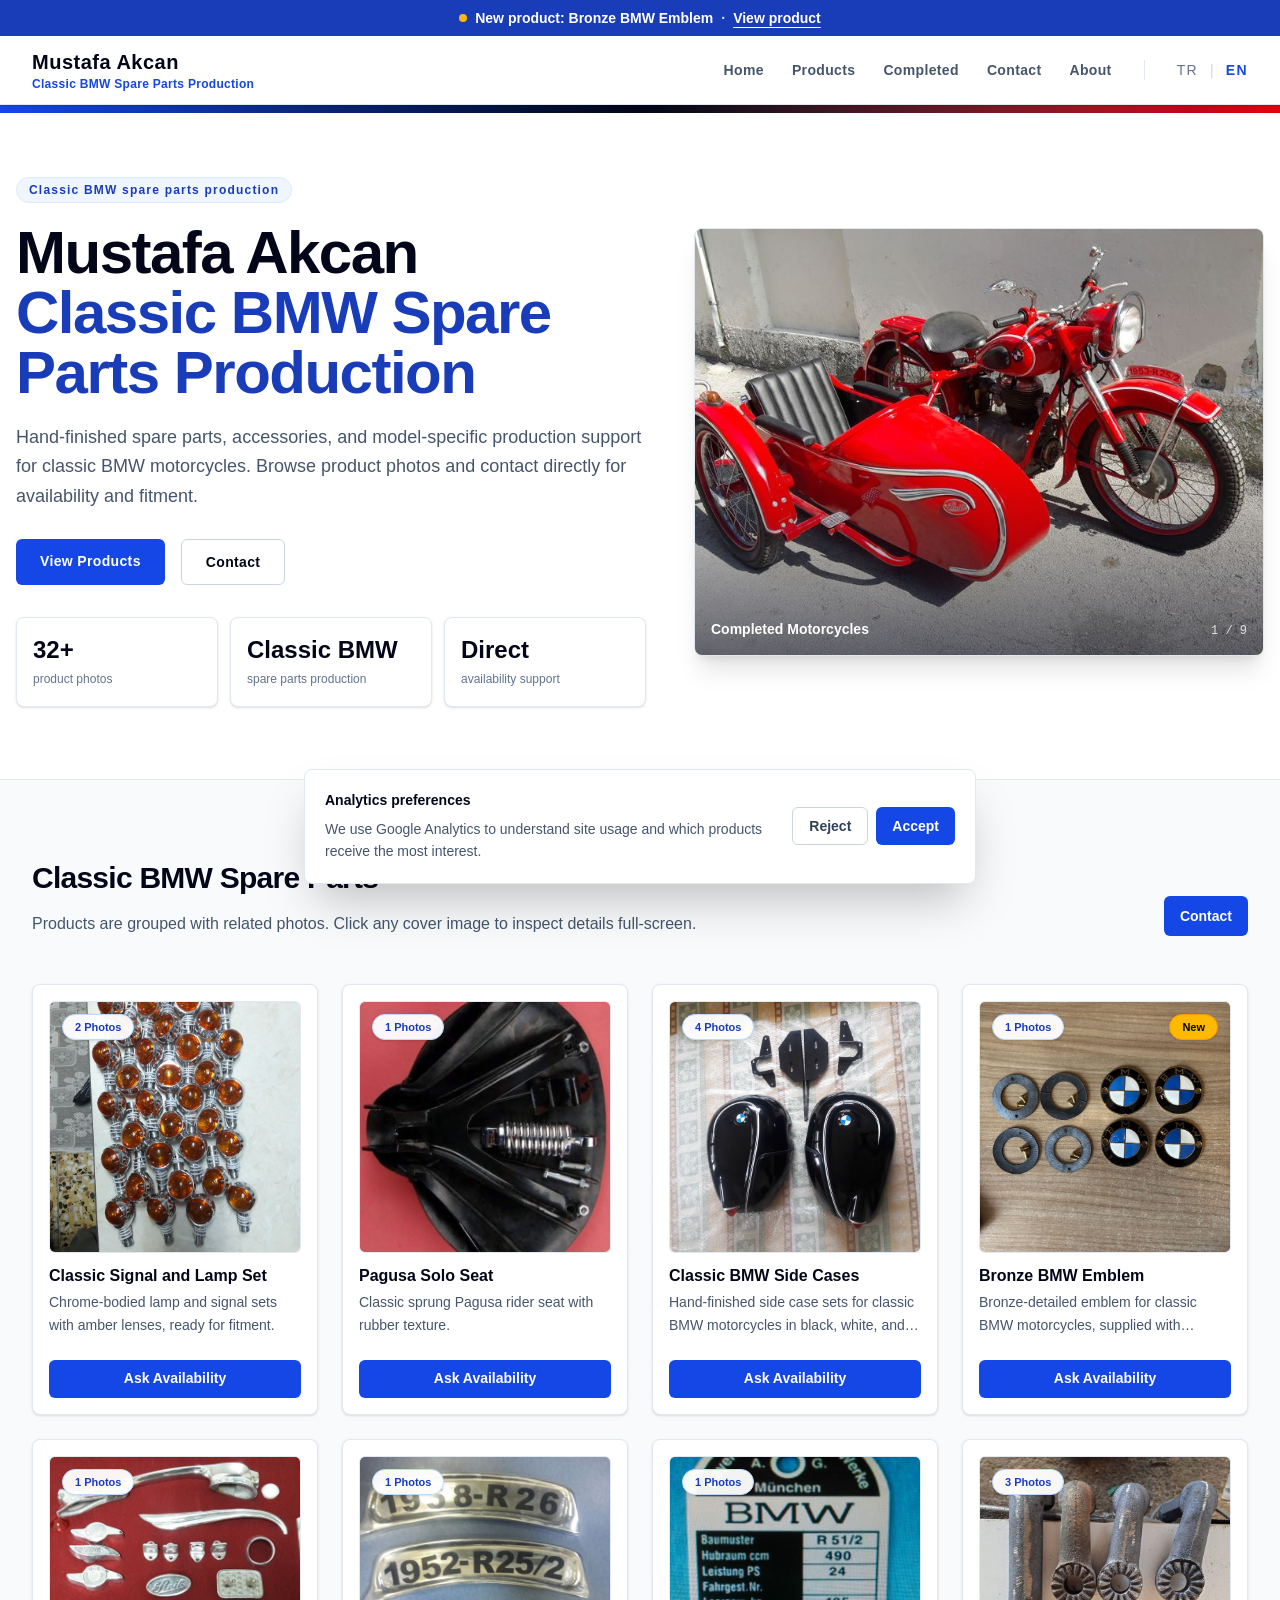
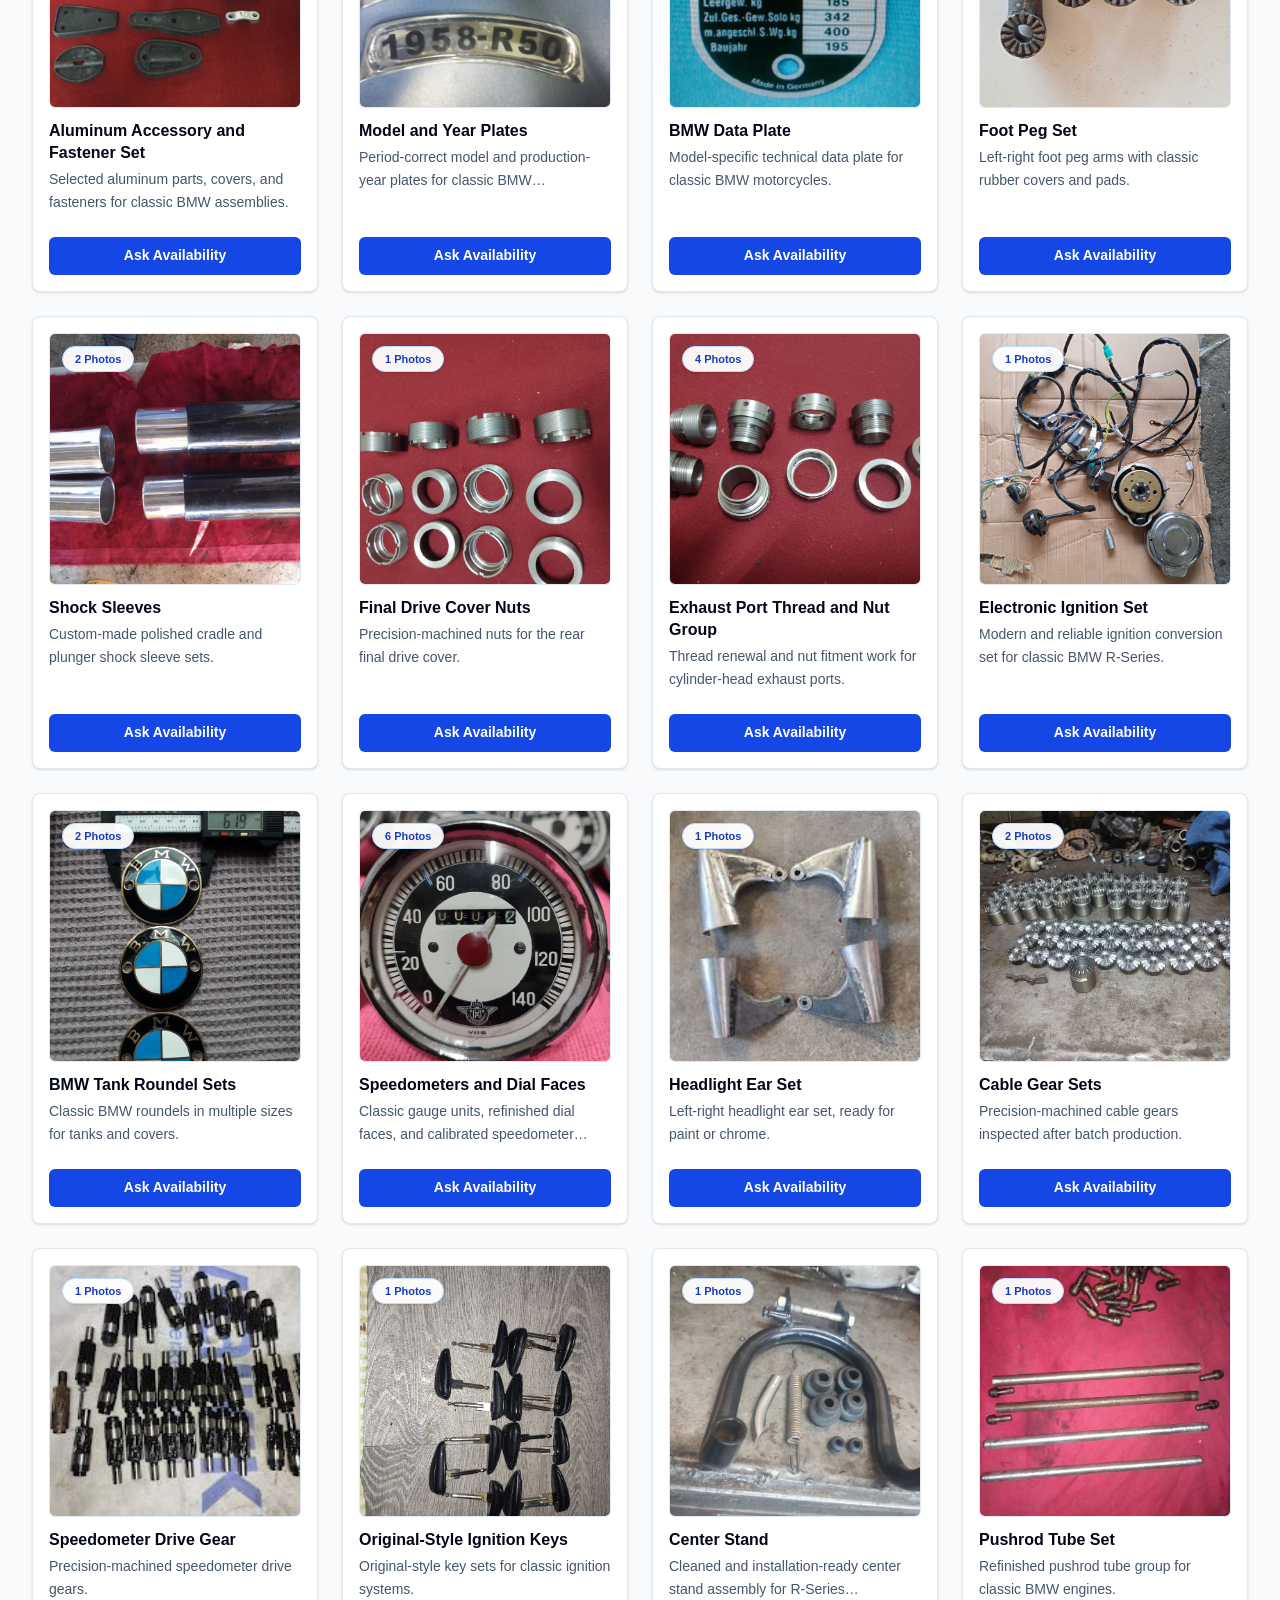
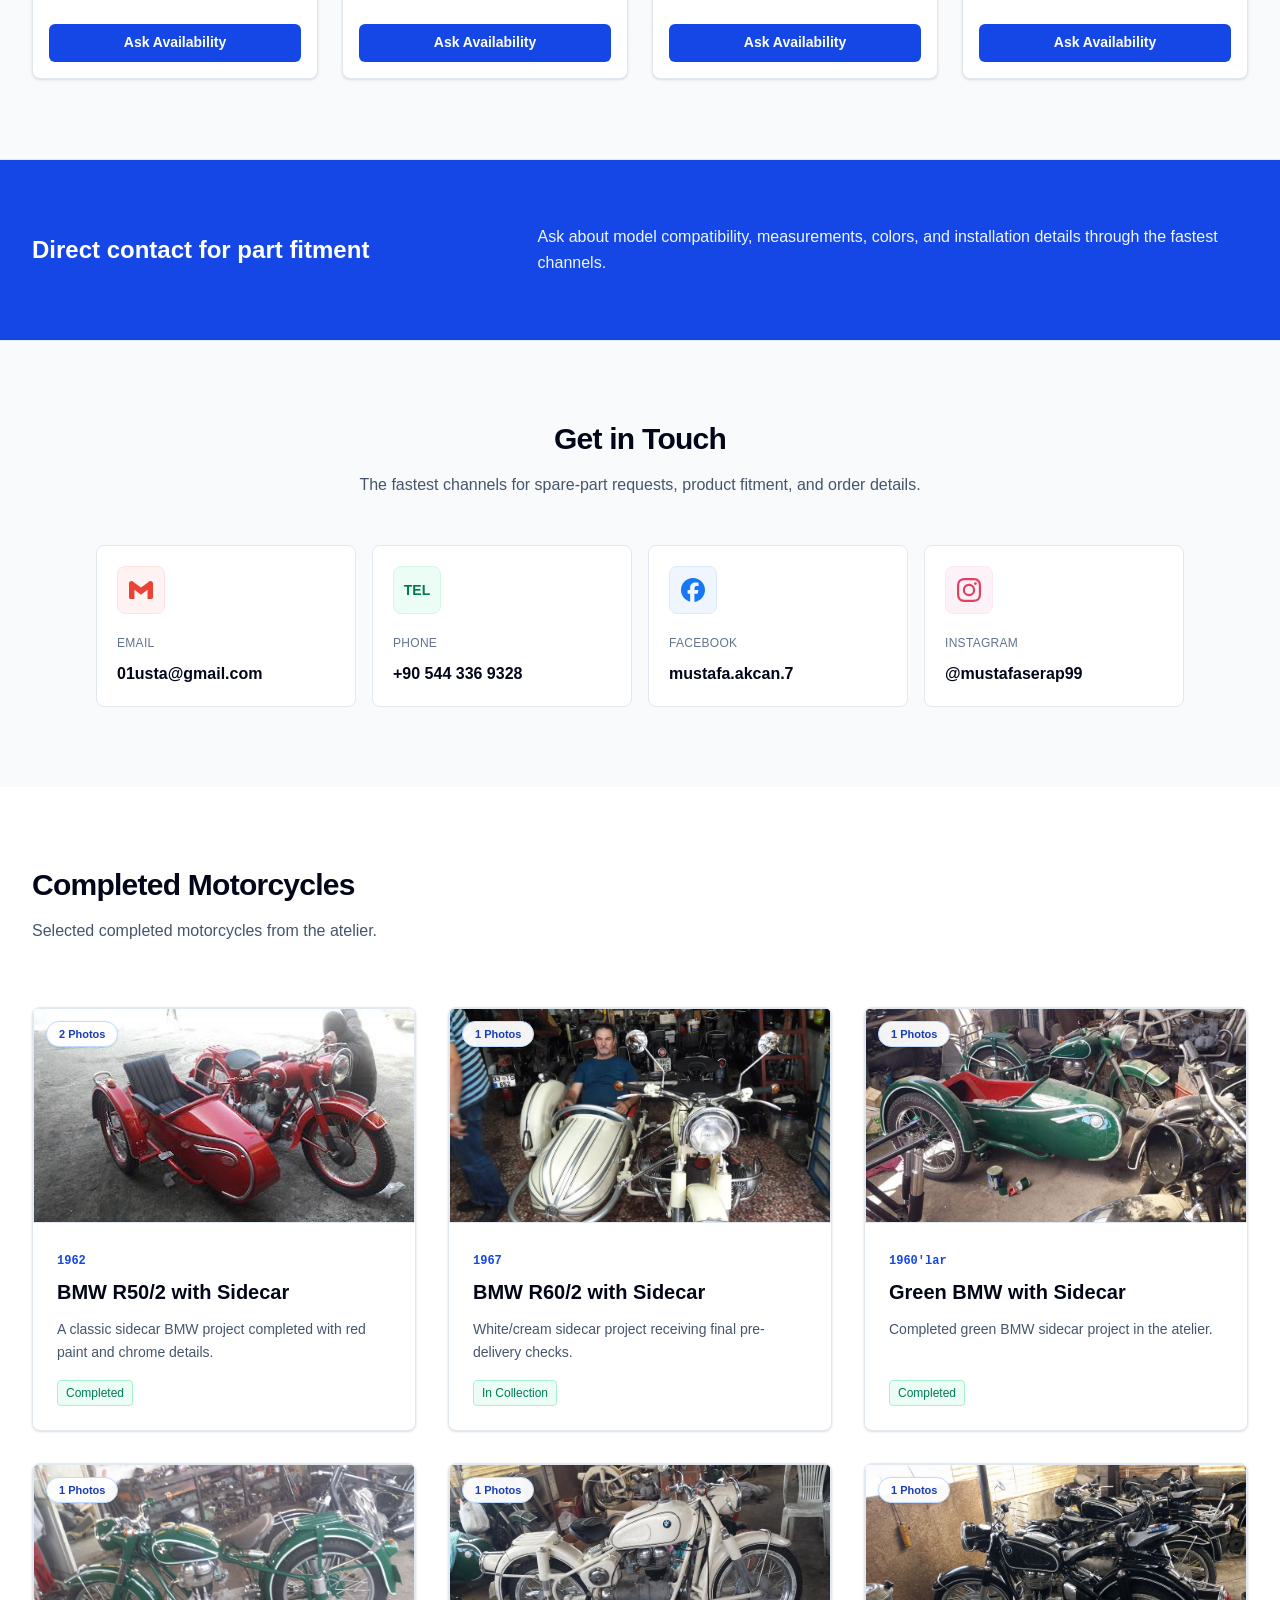
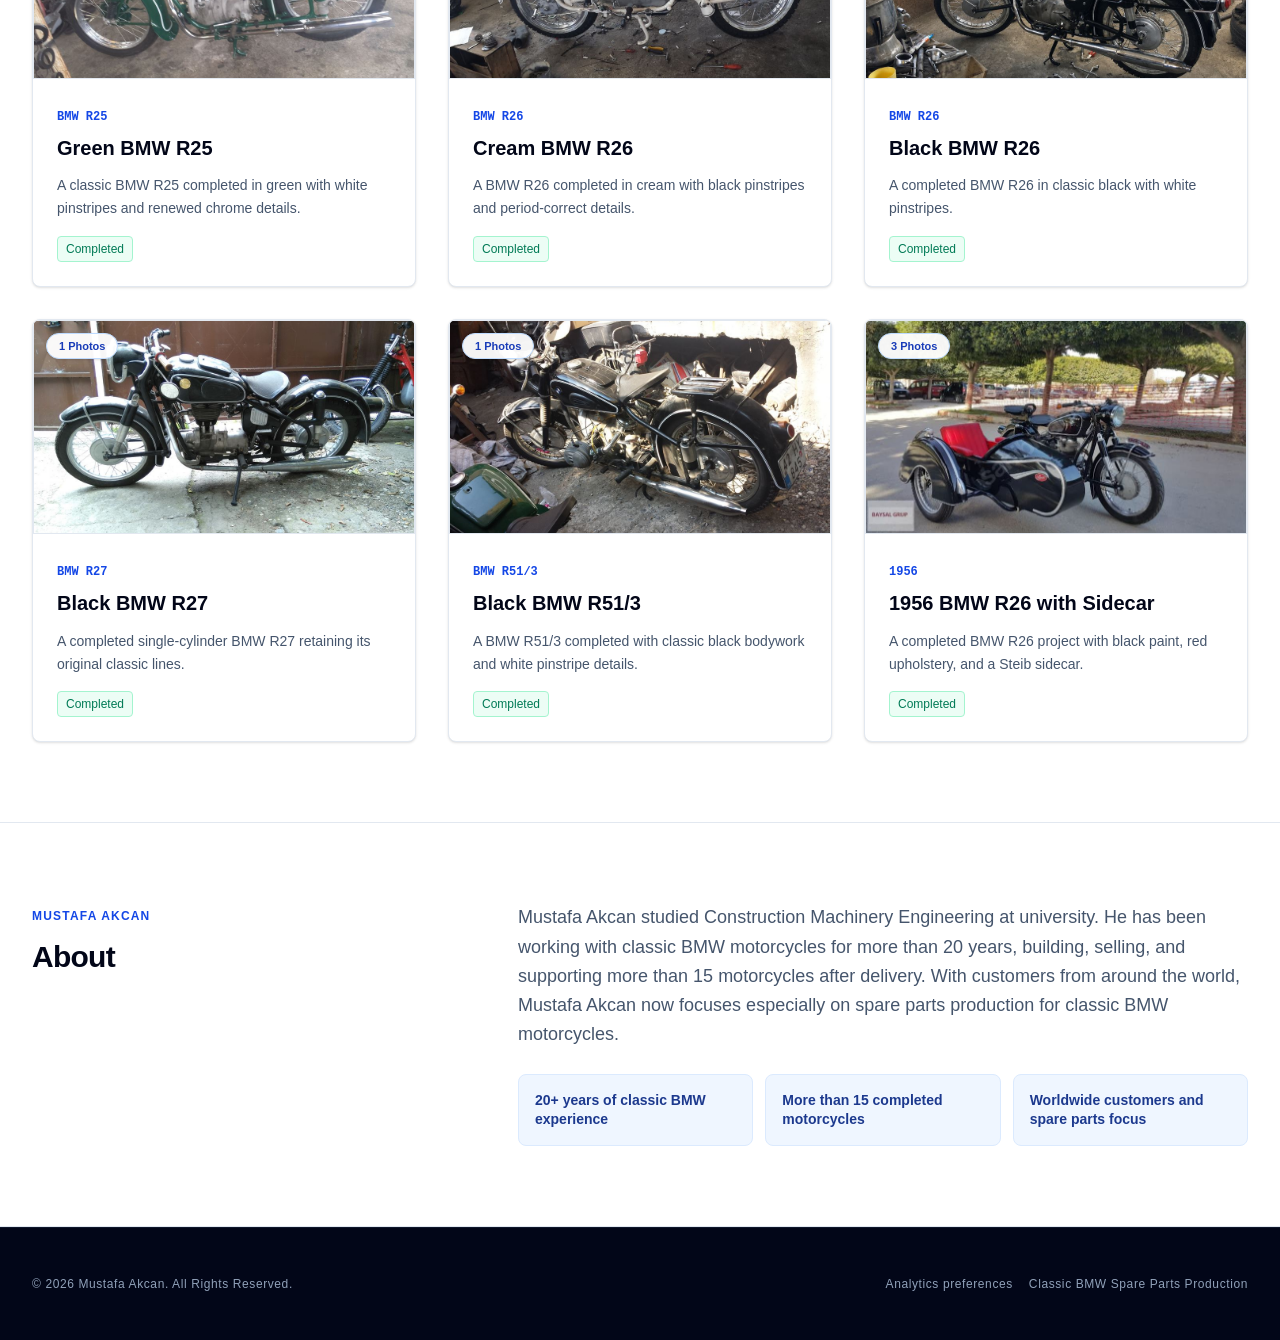
==== commit 16cf9a63: "Add files via upload" ====
--- a/index.html
+++ b/index.html
@@ -107,8 +107,8 @@
                 </div>
                 </div>
             </div>
-            <button type="button" id="hero-gallery" class="relative aspect-[4/3] rounded-lg overflow-hidden border border-slate-200 bg-slate-100 shadow-xl cursor-zoom-in" data-gallery="img-20191027-wa0004-57af252caa.jpg|20210520-182342-de51911585.jpg|received-371333108228085-100cfca296.jpg|r25-4a63cb422d.jpg|r26-82de9fdd3c.jpg|r26-4ed11b4d1e.jpg|r27-398144f1f0.jpg|r51-3-184543a806.jpg|sepetli3-5cb428f70d.jpg" data-preview-gallery="previews/img-20191027-wa0004-57af252caa-preview.jpg|previews/20210520-182342-de51911585-preview.jpg|previews/received-371333108228085-100cfca296-preview.jpg|previews/r25-4a63cb422d-preview.jpg|previews/r26-82de9fdd3c-preview.jpg|previews/r26-4ed11b4d1e-preview.jpg|previews/r27-398144f1f0-preview.jpg|previews/r51-3-184543a806-preview.jpg|previews/sepetli3-5cb428f70d-preview.jpg" data-title="Completed Motorcycles" aria-label="Inspect Closely: Completed Motorcycles">
-                <img id="hero-gallery-image" src="previews/img-20191027-wa0004-57af252caa-preview.jpg" alt="Completed Motorcycles" class="w-full h-full object-cover transition-opacity duration-500" loading="eager">
+            <button type="button" id="hero-gallery" class="relative aspect-[4/3] rounded-lg overflow-hidden border border-slate-200 bg-slate-100 shadow-xl cursor-zoom-in" data-gallery="img-20191027-wa0004-57af252caa.jpg|20210520-182342-de51911585.jpg|received-371333108228085-100cfca296.jpg|r25-4a63cb422d.jpg|r26-82de9fdd3c.jpg|r26-4ed11b4d1e.jpg|r27-398144f1f0.jpg|r51-3-184543a806.jpg|sepetli3-5cb428f70d.jpg" data-preview-gallery="previews/img-20191027-wa0004-57af252caa-preview.jpg?v=20260806-2|previews/20210520-182342-de51911585-preview.jpg?v=20260806-2|previews/received-371333108228085-100cfca296-preview.jpg?v=20260806-2|previews/r25-4a63cb422d-preview.jpg?v=20260806-2|previews/r26-82de9fdd3c-preview.jpg?v=20260806-2|previews/r26-4ed11b4d1e-preview.jpg?v=20260806-2|previews/r27-398144f1f0-preview.jpg?v=20260806-2|previews/r51-3-184543a806-preview.jpg?v=20260806-2|previews/sepetli3-5cb428f70d-preview.jpg?v=20260806-2" data-title="Completed Motorcycles" aria-label="Inspect Closely: Completed Motorcycles">
+                <img id="hero-gallery-image" src="previews/img-20191027-wa0004-57af252caa-preview.jpg?v=20260806-2" alt="Completed Motorcycles" class="w-full h-full object-cover transition-opacity duration-500" loading="eager">
                 <div class="absolute inset-0 bg-gradient-to-t from-slate-950/60 via-transparent to-transparent"></div>
                 <span class="absolute left-4 bottom-4 text-sm font-semibold text-white">Completed Motorcycles</span>
                 <span id="hero-gallery-count" class="absolute right-4 bottom-4 text-xs font-mono text-white/80">1 / 9</span>
@@ -171,8 +171,8 @@
         <div class="grid grid-cols-2 sm:grid-cols-2 lg:grid-cols-3 xl:grid-cols-4 gap-3 sm:gap-6">
             <article class="scroll-mt-36 bg-white border border-slate-200 rounded-lg p-2.5 sm:p-4 flex flex-col justify-between shadow-sm hover:shadow-md hover:border-blue-300 transition-all">
                 <div>
-                    <button type="button" class="group/image aspect-square w-full bg-slate-100 rounded-md mb-3 relative overflow-hidden cursor-zoom-in border border-slate-200" data-gallery="20200806-000211-bc0ae805bd.jpg|img-20231014-222831-dfd1135fe5.jpg" data-preview-gallery="previews/20200806-000211-bc0ae805bd-preview.jpg|previews/img-20231014-222831-dfd1135fe5-preview.jpg" data-title="Classic Signal and Lamp Set" aria-label="Inspect Closely: Classic Signal and Lamp Set">
-                        <img src="previews/20200806-000211-bc0ae805bd-preview.jpg" alt="Classic Signal and Lamp Set" class="w-full h-full object-cover group-hover/image:scale-105 transition-transform duration-500" loading="lazy" onerror="this.style.display='none';">
+                    <button type="button" class="group/image aspect-square w-full bg-slate-100 rounded-md mb-3 relative overflow-hidden cursor-zoom-in border border-slate-200" data-gallery="20200806-000211-bc0ae805bd.jpg|img-20231014-222831-dfd1135fe5.jpg" data-preview-gallery="previews/20200806-000211-bc0ae805bd-preview.jpg?v=20260806-2|previews/img-20231014-222831-dfd1135fe5-preview.jpg?v=20260806-2" data-title="Classic Signal and Lamp Set" aria-label="Inspect Closely: Classic Signal and Lamp Set">
+                        <img src="previews/20200806-000211-bc0ae805bd-preview.jpg?v=20260806-2" alt="Classic Signal and Lamp Set" class="w-full h-full object-cover group-hover/image:scale-105 transition-transform duration-500" loading="lazy">
                         <span class="absolute left-3 top-3 rounded-full bg-white/95 px-3 py-1 text-[11px] font-bold text-blue-800 border border-blue-200 shadow-sm">2 Photos</span>
                         <span class="absolute inset-x-0 bottom-0 bg-gradient-to-t from-blue-950/85 to-transparent px-3 pb-3 pt-10 text-left text-xs font-semibold text-white opacity-0 group-hover/image:opacity-100 transition-opacity">Inspect Closely</span>
                     </button>
@@ -184,8 +184,8 @@
 
             <article class="scroll-mt-36 bg-white border border-slate-200 rounded-lg p-2.5 sm:p-4 flex flex-col justify-between shadow-sm hover:shadow-md hover:border-blue-300 transition-all">
                 <div>
-                    <button type="button" class="group/image aspect-square w-full bg-slate-100 rounded-md mb-3 relative overflow-hidden cursor-zoom-in border border-slate-200" data-gallery="received-2287945074680398-367dff047e.jpg" data-preview-gallery="previews/received-2287945074680398-367dff047e-preview.jpg" data-title="Pagusa Solo Seat" aria-label="Inspect Closely: Pagusa Solo Seat">
-                        <img src="previews/received-2287945074680398-367dff047e-preview.jpg" alt="Pagusa Solo Seat" class="w-full h-full object-cover group-hover/image:scale-105 transition-transform duration-500" loading="lazy" onerror="this.style.display='none';">
+                    <button type="button" class="group/image aspect-square w-full bg-slate-100 rounded-md mb-3 relative overflow-hidden cursor-zoom-in border border-slate-200" data-gallery="received-2287945074680398-367dff047e.jpg" data-preview-gallery="previews/received-2287945074680398-367dff047e-preview.jpg?v=20260806-2" data-title="Pagusa Solo Seat" aria-label="Inspect Closely: Pagusa Solo Seat">
+                        <img src="previews/received-2287945074680398-367dff047e-preview.jpg?v=20260806-2" alt="Pagusa Solo Seat" class="w-full h-full object-cover group-hover/image:scale-105 transition-transform duration-500" loading="lazy">
                         <span class="absolute left-3 top-3 rounded-full bg-white/95 px-3 py-1 text-[11px] font-bold text-blue-800 border border-blue-200 shadow-sm">1 Photos</span>
                         <span class="absolute inset-x-0 bottom-0 bg-gradient-to-t from-blue-950/85 to-transparent px-3 pb-3 pt-10 text-left text-xs font-semibold text-white opacity-0 group-hover/image:opacity-100 transition-opacity">Inspect Closely</span>
                     </button>
@@ -197,8 +197,8 @@
 
             <article class="scroll-mt-36 bg-white border border-slate-200 rounded-lg p-2.5 sm:p-4 flex flex-col justify-between shadow-sm hover:shadow-md hover:border-blue-300 transition-all">
                 <div>
-                    <button type="button" class="group/image aspect-square w-full bg-slate-100 rounded-md mb-3 relative overflow-hidden cursor-zoom-in border border-slate-200" data-gallery="classic-bmw-side-cases-black-finished-4080d02053.jpg|classic-bmw-side-cases-black-inside-f94ed24061.jpg|img-20181126-001449-7b54b8deac.jpg|img-20181126-001651-d05c2427ca.jpg" data-preview-gallery="previews/classic-bmw-side-cases-black-finished-4080d02053-preview.jpg|previews/classic-bmw-side-cases-black-inside-f94ed24061-preview.jpg|previews/img-20181126-001449-7b54b8deac-preview.jpg|previews/img-20181126-001651-d05c2427ca-preview.jpg" data-title="Classic BMW Side Cases" aria-label="Inspect Closely: Classic BMW Side Cases">
-                        <img src="previews/classic-bmw-side-cases-black-finished-4080d02053-preview.jpg" alt="Classic BMW Side Cases" class="w-full h-full object-cover group-hover/image:scale-105 transition-transform duration-500" loading="lazy" onerror="this.style.display='none';">
+                    <button type="button" class="group/image aspect-square w-full bg-slate-100 rounded-md mb-3 relative overflow-hidden cursor-zoom-in border border-slate-200" data-gallery="classic-bmw-side-cases-black-finished-4080d02053.jpg|classic-bmw-side-cases-black-inside-f94ed24061.jpg|img-20181126-001449-7b54b8deac.jpg|img-20181126-001651-d05c2427ca.jpg" data-preview-gallery="previews/classic-bmw-side-cases-black-finished-4080d02053-preview.jpg?v=20260806-2|previews/classic-bmw-side-cases-black-inside-f94ed24061-preview.jpg?v=20260806-2|previews/img-20181126-001449-7b54b8deac-preview.jpg?v=20260806-2|previews/img-20181126-001651-d05c2427ca-preview.jpg?v=20260806-2" data-title="Classic BMW Side Cases" aria-label="Inspect Closely: Classic BMW Side Cases">
+                        <img src="previews/classic-bmw-side-cases-black-finished-4080d02053-preview.jpg?v=20260806-2" alt="Classic BMW Side Cases" class="w-full h-full object-cover group-hover/image:scale-105 transition-transform duration-500" loading="lazy">
                         <span class="absolute left-3 top-3 rounded-full bg-white/95 px-3 py-1 text-[11px] font-bold text-blue-800 border border-blue-200 shadow-sm">4 Photos</span>
                         <span class="absolute inset-x-0 bottom-0 bg-gradient-to-t from-blue-950/85 to-transparent px-3 pb-3 pt-10 text-left text-xs font-semibold text-white opacity-0 group-hover/image:opacity-100 transition-opacity">Inspect Closely</span>
                     </button>
@@ -210,8 +210,8 @@
 
             <article id="bronz-bmw-armasi" class="scroll-mt-36 bg-white border border-slate-200 rounded-lg p-2.5 sm:p-4 flex flex-col justify-between shadow-sm hover:shadow-md hover:border-blue-300 transition-all">
                 <div>
-                    <button type="button" class="group/image aspect-square w-full bg-slate-100 rounded-md mb-3 relative overflow-hidden cursor-zoom-in border border-slate-200" data-gallery="bronz-bmw-armasi-4dbd3deaab.jpg" data-preview-gallery="previews/bronz-bmw-armasi-4dbd3deaab-preview.jpg" data-title="Bronze BMW Emblem" aria-label="Inspect Closely: Bronze BMW Emblem">
-                        <img src="previews/bronz-bmw-armasi-4dbd3deaab-preview.jpg" alt="Bronze BMW Emblem" class="w-full h-full object-cover group-hover/image:scale-105 transition-transform duration-500" loading="lazy" onerror="this.style.display='none';">
+                    <button type="button" class="group/image aspect-square w-full bg-slate-100 rounded-md mb-3 relative overflow-hidden cursor-zoom-in border border-slate-200" data-gallery="bronz-bmw-armasi-4dbd3deaab.jpg" data-preview-gallery="previews/bronz-bmw-armasi-4dbd3deaab-preview.jpg?v=20260806-2" data-title="Bronze BMW Emblem" aria-label="Inspect Closely: Bronze BMW Emblem">
+                        <img src="previews/bronz-bmw-armasi-4dbd3deaab-preview.jpg?v=20260806-2" alt="Bronze BMW Emblem" class="w-full h-full object-cover group-hover/image:scale-105 transition-transform duration-500" loading="lazy">
                         <span class="absolute left-3 top-3 rounded-full bg-white/95 px-3 py-1 text-[11px] font-bold text-blue-800 border border-blue-200 shadow-sm">1 Photos</span>
                         <span class="absolute inset-x-0 bottom-0 bg-gradient-to-t from-blue-950/85 to-transparent px-3 pb-3 pt-10 text-left text-xs font-semibold text-white opacity-0 group-hover/image:opacity-100 transition-opacity">Inspect Closely</span>
                     <span class="absolute right-3 top-3 rounded-full bg-amber-400 px-3 py-1 text-[11px] font-extrabold text-slate-950 border border-amber-500 shadow-sm">New</span></button>
@@ -223,8 +223,8 @@
 
             <article class="scroll-mt-36 bg-white border border-slate-200 rounded-lg p-2.5 sm:p-4 flex flex-col justify-between shadow-sm hover:shadow-md hover:border-blue-300 transition-all">
                 <div>
-                    <button type="button" class="group/image aspect-square w-full bg-slate-100 rounded-md mb-3 relative overflow-hidden cursor-zoom-in border border-slate-200" data-gallery="20191002-214744-08f04ec933.jpg" data-preview-gallery="previews/20191002-214744-08f04ec933-preview.jpg" data-title="Aluminum Accessory and Fastener Set" aria-label="Inspect Closely: Aluminum Accessory and Fastener Set">
-                        <img src="previews/20191002-214744-08f04ec933-preview.jpg" alt="Aluminum Accessory and Fastener Set" class="w-full h-full object-cover group-hover/image:scale-105 transition-transform duration-500" loading="lazy" onerror="this.style.display='none';">
+                    <button type="button" class="group/image aspect-square w-full bg-slate-100 rounded-md mb-3 relative overflow-hidden cursor-zoom-in border border-slate-200" data-gallery="20191002-214744-08f04ec933.jpg" data-preview-gallery="previews/20191002-214744-08f04ec933-preview.jpg?v=20260806-2" data-title="Aluminum Accessory and Fastener Set" aria-label="Inspect Closely: Aluminum Accessory and Fastener Set">
+                        <img src="previews/20191002-214744-08f04ec933-preview.jpg?v=20260806-2" alt="Aluminum Accessory and Fastener Set" class="w-full h-full object-cover group-hover/image:scale-105 transition-transform duration-500" loading="lazy">
                         <span class="absolute left-3 top-3 rounded-full bg-white/95 px-3 py-1 text-[11px] font-bold text-blue-800 border border-blue-200 shadow-sm">1 Photos</span>
                         <span class="absolute inset-x-0 bottom-0 bg-gradient-to-t from-blue-950/85 to-transparent px-3 pb-3 pt-10 text-left text-xs font-semibold text-white opacity-0 group-hover/image:opacity-100 transition-opacity">Inspect Closely</span>
                     </button>
@@ -236,8 +236,8 @@
 
             <article class="scroll-mt-36 bg-white border border-slate-200 rounded-lg p-2.5 sm:p-4 flex flex-col justify-between shadow-sm hover:shadow-md hover:border-blue-300 transition-all">
                 <div>
-                    <button type="button" class="group/image aspect-square w-full bg-slate-100 rounded-md mb-3 relative overflow-hidden cursor-zoom-in border border-slate-200" data-gallery="20200113-201342-a181da40eb.jpg" data-preview-gallery="previews/20200113-201342-a181da40eb-preview.jpg" data-title="Model and Year Plates" aria-label="Inspect Closely: Model and Year Plates">
-                        <img src="previews/20200113-201342-a181da40eb-preview.jpg" alt="Model and Year Plates" class="w-full h-full object-cover group-hover/image:scale-105 transition-transform duration-500" loading="lazy" onerror="this.style.display='none';">
+                    <button type="button" class="group/image aspect-square w-full bg-slate-100 rounded-md mb-3 relative overflow-hidden cursor-zoom-in border border-slate-200" data-gallery="20200113-201342-a181da40eb.jpg" data-preview-gallery="previews/20200113-201342-a181da40eb-preview.jpg?v=20260806-2" data-title="Model and Year Plates" aria-label="Inspect Closely: Model and Year Plates">
+                        <img src="previews/20200113-201342-a181da40eb-preview.jpg?v=20260806-2" alt="Model and Year Plates" class="w-full h-full object-cover group-hover/image:scale-105 transition-transform duration-500" loading="lazy">
                         <span class="absolute left-3 top-3 rounded-full bg-white/95 px-3 py-1 text-[11px] font-bold text-blue-800 border border-blue-200 shadow-sm">1 Photos</span>
                         <span class="absolute inset-x-0 bottom-0 bg-gradient-to-t from-blue-950/85 to-transparent px-3 pb-3 pt-10 text-left text-xs font-semibold text-white opacity-0 group-hover/image:opacity-100 transition-opacity">Inspect Closely</span>
                     </button>
@@ -249,8 +249,8 @@
 
             <article class="scroll-mt-36 bg-white border border-slate-200 rounded-lg p-2.5 sm:p-4 flex flex-col justify-between shadow-sm hover:shadow-md hover:border-blue-300 transition-all">
                 <div>
-                    <button type="button" class="group/image aspect-square w-full bg-slate-100 rounded-md mb-3 relative overflow-hidden cursor-zoom-in border border-slate-200" data-gallery="img-20200723-wa0014-246bc1af4f.jpg" data-preview-gallery="previews/img-20200723-wa0014-246bc1af4f-preview.jpg" data-title="BMW Data Plate" aria-label="Inspect Closely: BMW Data Plate">
-                        <img src="previews/img-20200723-wa0014-246bc1af4f-preview.jpg" alt="BMW Data Plate" class="w-full h-full object-cover group-hover/image:scale-105 transition-transform duration-500" loading="lazy" onerror="this.style.display='none';">
+                    <button type="button" class="group/image aspect-square w-full bg-slate-100 rounded-md mb-3 relative overflow-hidden cursor-zoom-in border border-slate-200" data-gallery="img-20200723-wa0014-246bc1af4f.jpg" data-preview-gallery="previews/img-20200723-wa0014-246bc1af4f-preview.jpg?v=20260806-2" data-title="BMW Data Plate" aria-label="Inspect Closely: BMW Data Plate">
+                        <img src="previews/img-20200723-wa0014-246bc1af4f-preview.jpg?v=20260806-2" alt="BMW Data Plate" class="w-full h-full object-cover group-hover/image:scale-105 transition-transform duration-500" loading="lazy">
                         <span class="absolute left-3 top-3 rounded-full bg-white/95 px-3 py-1 text-[11px] font-bold text-blue-800 border border-blue-200 shadow-sm">1 Photos</span>
                         <span class="absolute inset-x-0 bottom-0 bg-gradient-to-t from-blue-950/85 to-transparent px-3 pb-3 pt-10 text-left text-xs font-semibold text-white opacity-0 group-hover/image:opacity-100 transition-opacity">Inspect Closely</span>
                     </button>
@@ -262,8 +262,8 @@
 
             <article class="scroll-mt-36 bg-white border border-slate-200 rounded-lg p-2.5 sm:p-4 flex flex-col justify-between shadow-sm hover:shadow-md hover:border-blue-300 transition-all">
                 <div>
-                    <button type="button" class="group/image aspect-square w-full bg-slate-100 rounded-md mb-3 relative overflow-hidden cursor-zoom-in border border-slate-200" data-gallery="ayak-basma-demirleri-3-9e6ba3fa3e.jpg|ayak-basma-demirleri-2-ffff43f218.jpg|ayak-basma-derileri-f9cf0407d2.jpg" data-preview-gallery="previews/ayak-basma-demirleri-3-9e6ba3fa3e-preview.jpg|previews/ayak-basma-demirleri-2-ffff43f218-preview.jpg|previews/ayak-basma-derileri-f9cf0407d2-preview.jpg" data-title="Foot Peg Set" aria-label="Inspect Closely: Foot Peg Set">
-                        <img src="previews/ayak-basma-demirleri-3-9e6ba3fa3e-preview.jpg" alt="Foot Peg Set" class="w-full h-full object-cover group-hover/image:scale-105 transition-transform duration-500" loading="lazy" onerror="this.style.display='none';">
+                    <button type="button" class="group/image aspect-square w-full bg-slate-100 rounded-md mb-3 relative overflow-hidden cursor-zoom-in border border-slate-200" data-gallery="ayak-basma-demirleri-3-9e6ba3fa3e.jpg|ayak-basma-demirleri-2-ffff43f218.jpg|ayak-basma-derileri-f9cf0407d2.jpg" data-preview-gallery="previews/ayak-basma-demirleri-3-9e6ba3fa3e-preview.jpg?v=20260806-2|previews/ayak-basma-demirleri-2-ffff43f218-preview.jpg?v=20260806-2|previews/ayak-basma-derileri-f9cf0407d2-preview.jpg?v=20260806-2" data-title="Foot Peg Set" aria-label="Inspect Closely: Foot Peg Set">
+                        <img src="previews/ayak-basma-demirleri-3-9e6ba3fa3e-preview.jpg?v=20260806-2" alt="Foot Peg Set" class="w-full h-full object-cover group-hover/image:scale-105 transition-transform duration-500" loading="lazy">
                         <span class="absolute left-3 top-3 rounded-full bg-white/95 px-3 py-1 text-[11px] font-bold text-blue-800 border border-blue-200 shadow-sm">3 Photos</span>
                         <span class="absolute inset-x-0 bottom-0 bg-gradient-to-t from-blue-950/85 to-transparent px-3 pb-3 pt-10 text-left text-xs font-semibold text-white opacity-0 group-hover/image:opacity-100 transition-opacity">Inspect Closely</span>
                     </button>
@@ -275,8 +275,8 @@
 
             <article class="scroll-mt-36 bg-white border border-slate-200 rounded-lg p-2.5 sm:p-4 flex flex-col justify-between shadow-sm hover:shadow-md hover:border-blue-300 transition-all">
                 <div>
-                    <button type="button" class="group/image aspect-square w-full bg-slate-100 rounded-md mb-3 relative overflow-hidden cursor-zoom-in border border-slate-200" data-gallery="besik-amortisor-kovanlar-ce816eb565.jpg|kazk-amortisor-kovanlar-bdedb44a97.jpg" data-preview-gallery="previews/besik-amortisor-kovanlar-ce816eb565-preview.jpg|previews/kazk-amortisor-kovanlar-bdedb44a97-preview.jpg" data-title="Shock Sleeves" aria-label="Inspect Closely: Shock Sleeves">
-                        <img src="previews/besik-amortisor-kovanlar-ce816eb565-preview.jpg" alt="Shock Sleeves" class="w-full h-full object-cover group-hover/image:scale-105 transition-transform duration-500" loading="lazy" onerror="this.style.display='none';">
+                    <button type="button" class="group/image aspect-square w-full bg-slate-100 rounded-md mb-3 relative overflow-hidden cursor-zoom-in border border-slate-200" data-gallery="besik-amortisor-kovanlar-ce816eb565.jpg|kazk-amortisor-kovanlar-bdedb44a97.jpg" data-preview-gallery="previews/besik-amortisor-kovanlar-ce816eb565-preview.jpg?v=20260806-2|previews/kazk-amortisor-kovanlar-bdedb44a97-preview.jpg?v=20260806-2" data-title="Shock Sleeves" aria-label="Inspect Closely: Shock Sleeves">
+                        <img src="previews/besik-amortisor-kovanlar-ce816eb565-preview.jpg?v=20260806-2" alt="Shock Sleeves" class="w-full h-full object-cover group-hover/image:scale-105 transition-transform duration-500" loading="lazy">
                         <span class="absolute left-3 top-3 rounded-full bg-white/95 px-3 py-1 text-[11px] font-bold text-blue-800 border border-blue-200 shadow-sm">2 Photos</span>
                         <span class="absolute inset-x-0 bottom-0 bg-gradient-to-t from-blue-950/85 to-transparent px-3 pb-3 pt-10 text-left text-xs font-semibold text-white opacity-0 group-hover/image:opacity-100 transition-opacity">Inspect Closely</span>
                     </button>
@@ -288,8 +288,8 @@
 
             <article class="scroll-mt-36 bg-white border border-slate-200 rounded-lg p-2.5 sm:p-4 flex flex-col justify-between shadow-sm hover:shadow-md hover:border-blue-300 transition-all">
                 <div>
-                    <button type="button" class="group/image aspect-square w-full bg-slate-100 rounded-md mb-3 relative overflow-hidden cursor-zoom-in border border-slate-200" data-gallery="diferansiyel-kapak-somunu-ffe6d9a4dc.jpg" data-preview-gallery="previews/diferansiyel-kapak-somunu-ffe6d9a4dc-preview.jpg" data-title="Final Drive Cover Nuts" aria-label="Inspect Closely: Final Drive Cover Nuts">
-                        <img src="previews/diferansiyel-kapak-somunu-ffe6d9a4dc-preview.jpg" alt="Final Drive Cover Nuts" class="w-full h-full object-cover group-hover/image:scale-105 transition-transform duration-500" loading="lazy" onerror="this.style.display='none';">
+                    <button type="button" class="group/image aspect-square w-full bg-slate-100 rounded-md mb-3 relative overflow-hidden cursor-zoom-in border border-slate-200" data-gallery="diferansiyel-kapak-somunu-ffe6d9a4dc.jpg" data-preview-gallery="previews/diferansiyel-kapak-somunu-ffe6d9a4dc-preview.jpg?v=20260806-2" data-title="Final Drive Cover Nuts" aria-label="Inspect Closely: Final Drive Cover Nuts">
+                        <img src="previews/diferansiyel-kapak-somunu-ffe6d9a4dc-preview.jpg?v=20260806-2" alt="Final Drive Cover Nuts" class="w-full h-full object-cover group-hover/image:scale-105 transition-transform duration-500" loading="lazy">
                         <span class="absolute left-3 top-3 rounded-full bg-white/95 px-3 py-1 text-[11px] font-bold text-blue-800 border border-blue-200 shadow-sm">1 Photos</span>
                         <span class="absolute inset-x-0 bottom-0 bg-gradient-to-t from-blue-950/85 to-transparent px-3 pb-3 pt-10 text-left text-xs font-semibold text-white opacity-0 group-hover/image:opacity-100 transition-opacity">Inspect Closely</span>
                     </button>
@@ -301,8 +301,8 @@
 
             <article class="scroll-mt-36 bg-white border border-slate-200 rounded-lg p-2.5 sm:p-4 flex flex-col justify-between shadow-sm hover:shadow-md hover:border-blue-300 transition-all">
                 <div>
-                    <button type="button" class="group/image aspect-square w-full bg-slate-100 rounded-md mb-3 relative overflow-hidden cursor-zoom-in border border-slate-200" data-gallery="eksoz-bogaz-ve-somunu-1fc25bb787.jpg|eksok-bogaz-disi-caaccb9968.jpg|eksoz-bogaz-dis-imalat-9b0904beeb.jpg|silindir-kapag-eksoz-bogaz-disi-0fccae3148.jpg" data-preview-gallery="previews/eksoz-bogaz-ve-somunu-1fc25bb787-preview.jpg|previews/eksok-bogaz-disi-caaccb9968-preview.jpg|previews/eksoz-bogaz-dis-imalat-9b0904beeb-preview.jpg|previews/silindir-kapag-eksoz-bogaz-disi-0fccae3148-preview.jpg" data-title="Exhaust Port Thread and Nut Group" aria-label="Inspect Closely: Exhaust Port Thread and Nut Group">
-                        <img src="previews/eksoz-bogaz-ve-somunu-1fc25bb787-preview.jpg" alt="Exhaust Port Thread and Nut Group" class="w-full h-full object-cover group-hover/image:scale-105 transition-transform duration-500" loading="lazy" onerror="this.style.display='none';">
+                    <button type="button" class="group/image aspect-square w-full bg-slate-100 rounded-md mb-3 relative overflow-hidden cursor-zoom-in border border-slate-200" data-gallery="eksoz-bogaz-ve-somunu-1fc25bb787.jpg|eksok-bogaz-disi-caaccb9968.jpg|eksoz-bogaz-dis-imalat-9b0904beeb.jpg|silindir-kapag-eksoz-bogaz-disi-0fccae3148.jpg" data-preview-gallery="previews/eksoz-bogaz-ve-somunu-1fc25bb787-preview.jpg?v=20260806-2|previews/eksok-bogaz-disi-caaccb9968-preview.jpg?v=20260806-2|previews/eksoz-bogaz-dis-imalat-9b0904beeb-preview.jpg?v=20260806-2|previews/silindir-kapag-eksoz-bogaz-disi-0fccae3148-preview.jpg?v=20260806-2" data-title="Exhaust Port Thread and Nut Group" aria-label="Inspect Closely: Exhaust Port Thread and Nut Group">
+                        <img src="previews/eksoz-bogaz-ve-somunu-1fc25bb787-preview.jpg?v=20260806-2" alt="Exhaust Port Thread and Nut Group" class="w-full h-full object-cover group-hover/image:scale-105 transition-transform duration-500" loading="lazy">
                         <span class="absolute left-3 top-3 rounded-full bg-white/95 px-3 py-1 text-[11px] font-bold text-blue-800 border border-blue-200 shadow-sm">4 Photos</span>
                         <span class="absolute inset-x-0 bottom-0 bg-gradient-to-t from-blue-950/85 to-transparent px-3 pb-3 pt-10 text-left text-xs font-semibold text-white opacity-0 group-hover/image:opacity-100 transition-opacity">Inspect Closely</span>
                     </button>
@@ -314,8 +314,8 @@
 
             <article class="scroll-mt-36 bg-white border border-slate-200 rounded-lg p-2.5 sm:p-4 flex flex-col justify-between shadow-sm hover:shadow-md hover:border-blue-300 transition-all">
                 <div>
-                    <button type="button" class="group/image aspect-square w-full bg-slate-100 rounded-md mb-3 relative overflow-hidden cursor-zoom-in border border-slate-200" data-gallery="elektronik-atesleme-97c1681ac6.jpg" data-preview-gallery="previews/elektronik-atesleme-97c1681ac6-preview.jpg" data-title="Electronic Ignition Set" aria-label="Inspect Closely: Electronic Ignition Set">
-                        <img src="previews/elektronik-atesleme-97c1681ac6-preview.jpg" alt="Electronic Ignition Set" class="w-full h-full object-cover group-hover/image:scale-105 transition-transform duration-500" loading="lazy" onerror="this.style.display='none';">
+                    <button type="button" class="group/image aspect-square w-full bg-slate-100 rounded-md mb-3 relative overflow-hidden cursor-zoom-in border border-slate-200" data-gallery="elektronik-atesleme-97c1681ac6.jpg" data-preview-gallery="previews/elektronik-atesleme-97c1681ac6-preview.jpg?v=20260806-2" data-title="Electronic Ignition Set" aria-label="Inspect Closely: Electronic Ignition Set">
+                        <img src="previews/elektronik-atesleme-97c1681ac6-preview.jpg?v=20260806-2" alt="Electronic Ignition Set" class="w-full h-full object-cover group-hover/image:scale-105 transition-transform duration-500" loading="lazy">
                         <span class="absolute left-3 top-3 rounded-full bg-white/95 px-3 py-1 text-[11px] font-bold text-blue-800 border border-blue-200 shadow-sm">1 Photos</span>
                         <span class="absolute inset-x-0 bottom-0 bg-gradient-to-t from-blue-950/85 to-transparent px-3 pb-3 pt-10 text-left text-xs font-semibold text-white opacity-0 group-hover/image:opacity-100 transition-opacity">Inspect Closely</span>
                     </button>
@@ -327,8 +327,8 @@
 
             <article class="scroll-mt-36 bg-white border border-slate-200 rounded-lg p-2.5 sm:p-4 flex flex-col justify-between shadow-sm hover:shadow-md hover:border-blue-300 transition-all">
                 <div>
-                    <button type="button" class="group/image aspect-square w-full bg-slate-100 rounded-md mb-3 relative overflow-hidden cursor-zoom-in border border-slate-200" data-gallery="img-20210605-wa0004-29c96b5eec.jpg|img-20190408-175037-8cfedfed10.jpg" data-preview-gallery="previews/img-20210605-wa0004-29c96b5eec-preview.jpg|previews/img-20190408-175037-8cfedfed10-preview.jpg" data-title="BMW Tank Roundel Sets" aria-label="Inspect Closely: BMW Tank Roundel Sets">
-                        <img src="previews/img-20210605-wa0004-29c96b5eec-preview.jpg" alt="BMW Tank Roundel Sets" class="w-full h-full object-cover group-hover/image:scale-105 transition-transform duration-500" loading="lazy" onerror="this.style.display='none';">
+                    <button type="button" class="group/image aspect-square w-full bg-slate-100 rounded-md mb-3 relative overflow-hidden cursor-zoom-in border border-slate-200" data-gallery="img-20210605-wa0004-29c96b5eec.jpg|img-20190408-175037-8cfedfed10.jpg" data-preview-gallery="previews/img-20210605-wa0004-29c96b5eec-preview.jpg?v=20260806-2|previews/img-20190408-175037-8cfedfed10-preview.jpg?v=20260806-2" data-title="BMW Tank Roundel Sets" aria-label="Inspect Closely: BMW Tank Roundel Sets">
+                        <img src="previews/img-20210605-wa0004-29c96b5eec-preview.jpg?v=20260806-2" alt="BMW Tank Roundel Sets" class="w-full h-full object-cover group-hover/image:scale-105 transition-transform duration-500" loading="lazy">
                         <span class="absolute left-3 top-3 rounded-full bg-white/95 px-3 py-1 text-[11px] font-bold text-blue-800 border border-blue-200 shadow-sm">2 Photos</span>
                         <span class="absolute inset-x-0 bottom-0 bg-gradient-to-t from-blue-950/85 to-transparent px-3 pb-3 pt-10 text-left text-xs font-semibold text-white opacity-0 group-hover/image:opacity-100 transition-opacity">Inspect Closely</span>
                     </button>
@@ -340,8 +340,8 @@
 
             <article class="scroll-mt-36 bg-white border border-slate-200 rounded-lg p-2.5 sm:p-4 flex flex-col justify-between shadow-sm hover:shadow-md hover:border-blue-300 transition-all">
                 <div>
-                    <button type="button" class="group/image aspect-square w-full bg-slate-100 rounded-md mb-3 relative overflow-hidden cursor-zoom-in border border-slate-200" data-gallery="img-20251204-211125-7d47e7ede6.jpg|img-20251204-210807-1cd6a6719f.jpg|img-20251204-211138-914efb29bb.jpg|kilometre-saati-kadranlar-8751d8122f.jpg|km-saat-kadran-d9fd3bd7df.jpg|km-saat-kadran-2-a0fb79679e.jpg" data-preview-gallery="previews/img-20251204-211125-7d47e7ede6-preview.jpg|previews/img-20251204-210807-1cd6a6719f-preview.jpg|previews/img-20251204-211138-914efb29bb-preview.jpg|previews/kilometre-saati-kadranlar-8751d8122f-preview.jpg|previews/km-saat-kadran-d9fd3bd7df-preview.jpg|previews/km-saat-kadran-2-a0fb79679e-preview.jpg" data-title="Speedometers and Dial Faces" aria-label="Inspect Closely: Speedometers and Dial Faces">
-                        <img src="previews/img-20251204-211125-7d47e7ede6-preview.jpg" alt="Speedometers and Dial Faces" class="w-full h-full object-cover group-hover/image:scale-105 transition-transform duration-500" loading="lazy" onerror="this.style.display='none';">
+                    <button type="button" class="group/image aspect-square w-full bg-slate-100 rounded-md mb-3 relative overflow-hidden cursor-zoom-in border border-slate-200" data-gallery="img-20251204-211125-7d47e7ede6.jpg|img-20251204-210807-1cd6a6719f.jpg|img-20251204-211138-914efb29bb.jpg|kilometre-saati-kadranlar-8751d8122f.jpg|km-saat-kadran-d9fd3bd7df.jpg|km-saat-kadran-2-a0fb79679e.jpg" data-preview-gallery="previews/img-20251204-211125-7d47e7ede6-preview.jpg?v=20260806-2|previews/img-20251204-210807-1cd6a6719f-preview.jpg?v=20260806-2|previews/img-20251204-211138-914efb29bb-preview.jpg?v=20260806-2|previews/kilometre-saati-kadranlar-8751d8122f-preview.jpg?v=20260806-2|previews/km-saat-kadran-d9fd3bd7df-preview.jpg?v=20260806-2|previews/km-saat-kadran-2-a0fb79679e-preview.jpg?v=20260806-2" data-title="Speedometers and Dial Faces" aria-label="Inspect Closely: Speedometers and Dial Faces">
+                        <img src="previews/img-20251204-211125-7d47e7ede6-preview.jpg?v=20260806-2" alt="Speedometers and Dial Faces" class="w-full h-full object-cover group-hover/image:scale-105 transition-transform duration-500" loading="lazy">
                         <span class="absolute left-3 top-3 rounded-full bg-white/95 px-3 py-1 text-[11px] font-bold text-blue-800 border border-blue-200 shadow-sm">6 Photos</span>
                         <span class="absolute inset-x-0 bottom-0 bg-gradient-to-t from-blue-950/85 to-transparent px-3 pb-3 pt-10 text-left text-xs font-semibold text-white opacity-0 group-hover/image:opacity-100 transition-opacity">Inspect Closely</span>
                     </button>
@@ -353,8 +353,8 @@
 
             <article class="scroll-mt-36 bg-white border border-slate-200 rounded-lg p-2.5 sm:p-4 flex flex-col justify-between shadow-sm hover:shadow-md hover:border-blue-300 transition-all">
                 <div>
-                    <button type="button" class="group/image aspect-square w-full bg-slate-100 rounded-md mb-3 relative overflow-hidden cursor-zoom-in border border-slate-200" data-gallery="img-20260627-132323-faaf5077aa.jpg" data-preview-gallery="previews/img-20260627-132323-faaf5077aa-preview.jpg" data-title="Headlight Ear Set" aria-label="Inspect Closely: Headlight Ear Set">
-                        <img src="previews/img-20260627-132323-faaf5077aa-preview.jpg" alt="Headlight Ear Set" class="w-full h-full object-cover group-hover/image:scale-105 transition-transform duration-500" loading="lazy" onerror="this.style.display='none';">
+                    <button type="button" class="group/image aspect-square w-full bg-slate-100 rounded-md mb-3 relative overflow-hidden cursor-zoom-in border border-slate-200" data-gallery="img-20260627-132323-faaf5077aa.jpg" data-preview-gallery="previews/img-20260627-132323-faaf5077aa-preview.jpg?v=20260806-2" data-title="Headlight Ear Set" aria-label="Inspect Closely: Headlight Ear Set">
+                        <img src="previews/img-20260627-132323-faaf5077aa-preview.jpg?v=20260806-2" alt="Headlight Ear Set" class="w-full h-full object-cover group-hover/image:scale-105 transition-transform duration-500" loading="lazy">
                         <span class="absolute left-3 top-3 rounded-full bg-white/95 px-3 py-1 text-[11px] font-bold text-blue-800 border border-blue-200 shadow-sm">1 Photos</span>
                         <span class="absolute inset-x-0 bottom-0 bg-gradient-to-t from-blue-950/85 to-transparent px-3 pb-3 pt-10 text-left text-xs font-semibold text-white opacity-0 group-hover/image:opacity-100 transition-opacity">Inspect Closely</span>
                     </button>
@@ -366,8 +366,8 @@
 
             <article class="scroll-mt-36 bg-white border border-slate-200 rounded-lg p-2.5 sm:p-4 flex flex-col justify-between shadow-sm hover:shadow-md hover:border-blue-300 transition-all">
                 <div>
-                    <button type="button" class="group/image aspect-square w-full bg-slate-100 rounded-md mb-3 relative overflow-hidden cursor-zoom-in border border-slate-200" data-gallery="kas-halat-dislileri-cb0b7fcf00.jpg|kas-halat-dislisi-80d04ef433.jpg" data-preview-gallery="previews/kas-halat-dislileri-cb0b7fcf00-preview.jpg|previews/kas-halat-dislisi-80d04ef433-preview.jpg" data-title="Cable Gear Sets" aria-label="Inspect Closely: Cable Gear Sets">
-                        <img src="previews/kas-halat-dislileri-cb0b7fcf00-preview.jpg" alt="Cable Gear Sets" class="w-full h-full object-cover group-hover/image:scale-105 transition-transform duration-500" loading="lazy" onerror="this.style.display='none';">
+                    <button type="button" class="group/image aspect-square w-full bg-slate-100 rounded-md mb-3 relative overflow-hidden cursor-zoom-in border border-slate-200" data-gallery="kas-halat-dislileri-cb0b7fcf00.jpg|kas-halat-dislisi-80d04ef433.jpg" data-preview-gallery="previews/kas-halat-dislileri-cb0b7fcf00-preview.jpg?v=20260806-2|previews/kas-halat-dislisi-80d04ef433-preview.jpg?v=20260806-2" data-title="Cable Gear Sets" aria-label="Inspect Closely: Cable Gear Sets">
+                        <img src="previews/kas-halat-dislileri-cb0b7fcf00-preview.jpg?v=20260806-2" alt="Cable Gear Sets" class="w-full h-full object-cover group-hover/image:scale-105 transition-transform duration-500" loading="lazy">
                         <span class="absolute left-3 top-3 rounded-full bg-white/95 px-3 py-1 text-[11px] font-bold text-blue-800 border border-blue-200 shadow-sm">2 Photos</span>
                         <span class="absolute inset-x-0 bottom-0 bg-gradient-to-t from-blue-950/85 to-transparent px-3 pb-3 pt-10 text-left text-xs font-semibold text-white opacity-0 group-hover/image:opacity-100 transition-opacity">Inspect Closely</span>
                     </button>
@@ -379,8 +379,8 @@
 
             <article class="scroll-mt-36 bg-white border border-slate-200 rounded-lg p-2.5 sm:p-4 flex flex-col justify-between shadow-sm hover:shadow-md hover:border-blue-300 transition-all">
                 <div>
-                    <button type="button" class="group/image aspect-square w-full bg-slate-100 rounded-md mb-3 relative overflow-hidden cursor-zoom-in border border-slate-200" data-gallery="kilometre-cevrim-dislisi-19b458b6f2.jpg" data-preview-gallery="previews/kilometre-cevrim-dislisi-19b458b6f2-preview.jpg" data-title="Speedometer Drive Gear" aria-label="Inspect Closely: Speedometer Drive Gear">
-                        <img src="previews/kilometre-cevrim-dislisi-19b458b6f2-preview.jpg" alt="Speedometer Drive Gear" class="w-full h-full object-cover group-hover/image:scale-105 transition-transform duration-500" loading="lazy" onerror="this.style.display='none';">
+                    <button type="button" class="group/image aspect-square w-full bg-slate-100 rounded-md mb-3 relative overflow-hidden cursor-zoom-in border border-slate-200" data-gallery="kilometre-cevrim-dislisi-19b458b6f2.jpg" data-preview-gallery="previews/kilometre-cevrim-dislisi-19b458b6f2-preview.jpg?v=20260806-2" data-title="Speedometer Drive Gear" aria-label="Inspect Closely: Speedometer Drive Gear">
+                        <img src="previews/kilometre-cevrim-dislisi-19b458b6f2-preview.jpg?v=20260806-2" alt="Speedometer Drive Gear" class="w-full h-full object-cover group-hover/image:scale-105 transition-transform duration-500" loading="lazy">
                         <span class="absolute left-3 top-3 rounded-full bg-white/95 px-3 py-1 text-[11px] font-bold text-blue-800 border border-blue-200 shadow-sm">1 Photos</span>
                         <span class="absolute inset-x-0 bottom-0 bg-gradient-to-t from-blue-950/85 to-transparent px-3 pb-3 pt-10 text-left text-xs font-semibold text-white opacity-0 group-hover/image:opacity-100 transition-opacity">Inspect Closely</span>
                     </button>
@@ -392,8 +392,8 @@
 
             <article class="scroll-mt-36 bg-white border border-slate-200 rounded-lg p-2.5 sm:p-4 flex flex-col justify-between shadow-sm hover:shadow-md hover:border-blue-300 transition-all">
                 <div>
-                    <button type="button" class="group/image aspect-square w-full bg-slate-100 rounded-md mb-3 relative overflow-hidden cursor-zoom-in border border-slate-200" data-gallery="orijinal-gorunumde-kontak-anahtar-9cbe174bf3.jpg" data-preview-gallery="previews/orijinal-gorunumde-kontak-anahtar-9cbe174bf3-preview.jpg" data-title="Original-Style Ignition Keys" aria-label="Inspect Closely: Original-Style Ignition Keys">
-                        <img src="previews/orijinal-gorunumde-kontak-anahtar-9cbe174bf3-preview.jpg" alt="Original-Style Ignition Keys" class="w-full h-full object-cover group-hover/image:scale-105 transition-transform duration-500" loading="lazy" onerror="this.style.display='none';">
+                    <button type="button" class="group/image aspect-square w-full bg-slate-100 rounded-md mb-3 relative overflow-hidden cursor-zoom-in border border-slate-200" data-gallery="orijinal-gorunumde-kontak-anahtar-9cbe174bf3.jpg" data-preview-gallery="previews/orijinal-gorunumde-kontak-anahtar-9cbe174bf3-preview.jpg?v=20260806-2" data-title="Original-Style Ignition Keys" aria-label="Inspect Closely: Original-Style Ignition Keys">
+                        <img src="previews/orijinal-gorunumde-kontak-anahtar-9cbe174bf3-preview.jpg?v=20260806-2" alt="Original-Style Ignition Keys" class="w-full h-full object-cover group-hover/image:scale-105 transition-transform duration-500" loading="lazy">
                         <span class="absolute left-3 top-3 rounded-full bg-white/95 px-3 py-1 text-[11px] font-bold text-blue-800 border border-blue-200 shadow-sm">1 Photos</span>
                         <span class="absolute inset-x-0 bottom-0 bg-gradient-to-t from-blue-950/85 to-transparent px-3 pb-3 pt-10 text-left text-xs font-semibold text-white opacity-0 group-hover/image:opacity-100 transition-opacity">Inspect Closely</span>
                     </button>
@@ -405,8 +405,8 @@
 
             <article class="scroll-mt-36 bg-white border border-slate-200 rounded-lg p-2.5 sm:p-4 flex flex-col justify-between shadow-sm hover:shadow-md hover:border-blue-300 transition-all">
                 <div>
-                    <button type="button" class="group/image aspect-square w-full bg-slate-100 rounded-md mb-3 relative overflow-hidden cursor-zoom-in border border-slate-200" data-gallery="orta-ayaklk-9c365c4ccb.jpg" data-preview-gallery="previews/orta-ayaklk-9c365c4ccb-preview.jpg" data-title="Center Stand" aria-label="Inspect Closely: Center Stand">
-                        <img src="previews/orta-ayaklk-9c365c4ccb-preview.jpg" alt="Center Stand" class="w-full h-full object-cover group-hover/image:scale-105 transition-transform duration-500" loading="lazy" onerror="this.style.display='none';">
+                    <button type="button" class="group/image aspect-square w-full bg-slate-100 rounded-md mb-3 relative overflow-hidden cursor-zoom-in border border-slate-200" data-gallery="orta-ayaklk-9c365c4ccb.jpg" data-preview-gallery="previews/orta-ayaklk-9c365c4ccb-preview.jpg?v=20260806-2" data-title="Center Stand" aria-label="Inspect Closely: Center Stand">
+                        <img src="previews/orta-ayaklk-9c365c4ccb-preview.jpg?v=20260806-2" alt="Center Stand" class="w-full h-full object-cover group-hover/image:scale-105 transition-transform duration-500" loading="lazy">
                         <span class="absolute left-3 top-3 rounded-full bg-white/95 px-3 py-1 text-[11px] font-bold text-blue-800 border border-blue-200 shadow-sm">1 Photos</span>
                         <span class="absolute inset-x-0 bottom-0 bg-gradient-to-t from-blue-950/85 to-transparent px-3 pb-3 pt-10 text-left text-xs font-semibold text-white opacity-0 group-hover/image:opacity-100 transition-opacity">Inspect Closely</span>
                     </button>
@@ -418,8 +418,8 @@
 
             <article class="scroll-mt-36 bg-white border border-slate-200 rounded-lg p-2.5 sm:p-4 flex flex-col justify-between shadow-sm hover:shadow-md hover:border-blue-300 transition-all">
                 <div>
-                    <button type="button" class="group/image aspect-square w-full bg-slate-100 rounded-md mb-3 relative overflow-hidden cursor-zoom-in border border-slate-200" data-gallery="subap-itici-kavallar-2d357f73b4.jpg" data-preview-gallery="previews/subap-itici-kavallar-2d357f73b4-preview.jpg" data-title="Pushrod Tube Set" aria-label="Inspect Closely: Pushrod Tube Set">
-                        <img src="previews/subap-itici-kavallar-2d357f73b4-preview.jpg" alt="Pushrod Tube Set" class="w-full h-full object-cover group-hover/image:scale-105 transition-transform duration-500" loading="lazy" onerror="this.style.display='none';">
+                    <button type="button" class="group/image aspect-square w-full bg-slate-100 rounded-md mb-3 relative overflow-hidden cursor-zoom-in border border-slate-200" data-gallery="subap-itici-kavallar-2d357f73b4.jpg" data-preview-gallery="previews/subap-itici-kavallar-2d357f73b4-preview.jpg?v=20260806-2" data-title="Pushrod Tube Set" aria-label="Inspect Closely: Pushrod Tube Set">
+                        <img src="previews/subap-itici-kavallar-2d357f73b4-preview.jpg?v=20260806-2" alt="Pushrod Tube Set" class="w-full h-full object-cover group-hover/image:scale-105 transition-transform duration-500" loading="lazy">
                         <span class="absolute left-3 top-3 rounded-full bg-white/95 px-3 py-1 text-[11px] font-bold text-blue-800 border border-blue-200 shadow-sm">1 Photos</span>
                         <span class="absolute inset-x-0 bottom-0 bg-gradient-to-t from-blue-950/85 to-transparent px-3 pb-3 pt-10 text-left text-xs font-semibold text-white opacity-0 group-hover/image:opacity-100 transition-opacity">Inspect Closely</span>
                     </button>
@@ -484,8 +484,8 @@
         <div class="grid grid-cols-2 md:grid-cols-3 gap-3 sm:gap-8">
             <article class="bg-white border border-slate-200 rounded-lg overflow-hidden flex flex-col group shadow-sm">
                 <div class="aspect-video w-full bg-slate-100 relative overflow-hidden">
-                    <button type="button" class="group/image aspect-video w-full bg-slate-100 rounded-none mb-0 relative overflow-hidden cursor-zoom-in border border-slate-200" data-gallery="20200114-140150-0d476f49ca.jpg|received-1297363674120186-a3d32bfab8.jpg" data-preview-gallery="previews/20200114-140150-0d476f49ca-preview.jpg|previews/received-1297363674120186-a3d32bfab8-preview.jpg" data-title="BMW R50/2 with Sidecar" aria-label="Inspect Closely: BMW R50/2 with Sidecar">
-                        <img src="previews/20200114-140150-0d476f49ca-preview.jpg" alt="BMW R50/2 with Sidecar" class="w-full h-full object-cover group-hover/image:scale-105 transition-transform duration-500" loading="lazy" onerror="this.style.display='none';">
+                    <button type="button" class="group/image aspect-video w-full bg-slate-100 rounded-none mb-0 relative overflow-hidden cursor-zoom-in border border-slate-200" data-gallery="20200114-140150-0d476f49ca.jpg|received-1297363674120186-a3d32bfab8.jpg" data-preview-gallery="previews/20200114-140150-0d476f49ca-preview.jpg?v=20260806-2|previews/received-1297363674120186-a3d32bfab8-preview.jpg?v=20260806-2" data-title="BMW R50/2 with Sidecar" aria-label="Inspect Closely: BMW R50/2 with Sidecar">
+                        <img src="previews/20200114-140150-0d476f49ca-preview.jpg?v=20260806-2" alt="BMW R50/2 with Sidecar" class="w-full h-full object-cover group-hover/image:scale-105 transition-transform duration-500" loading="lazy">
                         <span class="absolute left-3 top-3 rounded-full bg-white/95 px-3 py-1 text-[11px] font-bold text-blue-800 border border-blue-200 shadow-sm">2 Photos</span>
                         <span class="absolute inset-x-0 bottom-0 bg-gradient-to-t from-blue-950/85 to-transparent px-3 pb-3 pt-10 text-left text-xs font-semibold text-white opacity-0 group-hover/image:opacity-100 transition-opacity">Inspect Closely</span>
                     </button>
@@ -502,8 +502,8 @@
 
             <article class="bg-white border border-slate-200 rounded-lg overflow-hidden flex flex-col group shadow-sm">
                 <div class="aspect-video w-full bg-slate-100 relative overflow-hidden">
-                    <button type="button" class="group/image aspect-video w-full bg-slate-100 rounded-none mb-0 relative overflow-hidden cursor-zoom-in border border-slate-200" data-gallery="20210520-182342-de51911585.jpg" data-preview-gallery="previews/20210520-182342-de51911585-preview.jpg" data-title="BMW R60/2 with Sidecar" aria-label="Inspect Closely: BMW R60/2 with Sidecar">
-                        <img src="previews/20210520-182342-de51911585-preview.jpg" alt="BMW R60/2 with Sidecar" class="w-full h-full object-cover group-hover/image:scale-105 transition-transform duration-500" loading="lazy" onerror="this.style.display='none';">
+                    <button type="button" class="group/image aspect-video w-full bg-slate-100 rounded-none mb-0 relative overflow-hidden cursor-zoom-in border border-slate-200" data-gallery="20210520-182342-de51911585.jpg" data-preview-gallery="previews/20210520-182342-de51911585-preview.jpg?v=20260806-2" data-title="BMW R60/2 with Sidecar" aria-label="Inspect Closely: BMW R60/2 with Sidecar">
+                        <img src="previews/20210520-182342-de51911585-preview.jpg?v=20260806-2" alt="BMW R60/2 with Sidecar" class="w-full h-full object-cover group-hover/image:scale-105 transition-transform duration-500" loading="lazy">
                         <span class="absolute left-3 top-3 rounded-full bg-white/95 px-3 py-1 text-[11px] font-bold text-blue-800 border border-blue-200 shadow-sm">1 Photos</span>
                         <span class="absolute inset-x-0 bottom-0 bg-gradient-to-t from-blue-950/85 to-transparent px-3 pb-3 pt-10 text-left text-xs font-semibold text-white opacity-0 group-hover/image:opacity-100 transition-opacity">Inspect Closely</span>
                     </button>
@@ -520,8 +520,8 @@
 
             <article class="bg-white border border-slate-200 rounded-lg overflow-hidden flex flex-col group shadow-sm">
                 <div class="aspect-video w-full bg-slate-100 relative overflow-hidden">
-                    <button type="button" class="group/image aspect-video w-full bg-slate-100 rounded-none mb-0 relative overflow-hidden cursor-zoom-in border border-slate-200" data-gallery="received-371333108228085-100cfca296.jpg" data-preview-gallery="previews/received-371333108228085-100cfca296-preview.jpg" data-title="Green BMW with Sidecar" aria-label="Inspect Closely: Green BMW with Sidecar">
-                        <img src="previews/received-371333108228085-100cfca296-preview.jpg" alt="Green BMW with Sidecar" class="w-full h-full object-cover group-hover/image:scale-105 transition-transform duration-500" loading="lazy" onerror="this.style.display='none';">
+                    <button type="button" class="group/image aspect-video w-full bg-slate-100 rounded-none mb-0 relative overflow-hidden cursor-zoom-in border border-slate-200" data-gallery="received-371333108228085-100cfca296.jpg" data-preview-gallery="previews/received-371333108228085-100cfca296-preview.jpg?v=20260806-2" data-title="Green BMW with Sidecar" aria-label="Inspect Closely: Green BMW with Sidecar">
+                        <img src="previews/received-371333108228085-100cfca296-preview.jpg?v=20260806-2" alt="Green BMW with Sidecar" class="w-full h-full object-cover group-hover/image:scale-105 transition-transform duration-500" loading="lazy">
                         <span class="absolute left-3 top-3 rounded-full bg-white/95 px-3 py-1 text-[11px] font-bold text-blue-800 border border-blue-200 shadow-sm">1 Photos</span>
                         <span class="absolute inset-x-0 bottom-0 bg-gradient-to-t from-blue-950/85 to-transparent px-3 pb-3 pt-10 text-left text-xs font-semibold text-white opacity-0 group-hover/image:opacity-100 transition-opacity">Inspect Closely</span>
                     </button>
@@ -538,8 +538,8 @@
 
             <article class="bg-white border border-slate-200 rounded-lg overflow-hidden flex flex-col group shadow-sm">
                 <div class="aspect-video w-full bg-slate-100 relative overflow-hidden">
-                    <button type="button" class="group/image aspect-video w-full bg-slate-100 rounded-none mb-0 relative overflow-hidden cursor-zoom-in border border-slate-200" data-gallery="r25-4a63cb422d.jpg" data-preview-gallery="previews/r25-4a63cb422d-preview.jpg" data-title="Green BMW R25" aria-label="Inspect Closely: Green BMW R25">
-                        <img src="previews/r25-4a63cb422d-preview.jpg" alt="Green BMW R25" class="w-full h-full object-cover group-hover/image:scale-105 transition-transform duration-500" loading="lazy" onerror="this.style.display='none';">
+                    <button type="button" class="group/image aspect-video w-full bg-slate-100 rounded-none mb-0 relative overflow-hidden cursor-zoom-in border border-slate-200" data-gallery="r25-4a63cb422d.jpg" data-preview-gallery="previews/r25-4a63cb422d-preview.jpg?v=20260806-2" data-title="Green BMW R25" aria-label="Inspect Closely: Green BMW R25">
+                        <img src="previews/r25-4a63cb422d-preview.jpg?v=20260806-2" alt="Green BMW R25" class="w-full h-full object-cover group-hover/image:scale-105 transition-transform duration-500" loading="lazy">
                         <span class="absolute left-3 top-3 rounded-full bg-white/95 px-3 py-1 text-[11px] font-bold text-blue-800 border border-blue-200 shadow-sm">1 Photos</span>
                         <span class="absolute inset-x-0 bottom-0 bg-gradient-to-t from-blue-950/85 to-transparent px-3 pb-3 pt-10 text-left text-xs font-semibold text-white opacity-0 group-hover/image:opacity-100 transition-opacity">Inspect Closely</span>
                     </button>
@@ -556,8 +556,8 @@
 
             <article class="bg-white border border-slate-200 rounded-lg overflow-hidden flex flex-col group shadow-sm">
                 <div class="aspect-video w-full bg-slate-100 relative overflow-hidden">
-                    <button type="button" class="group/image aspect-video w-full bg-slate-100 rounded-none mb-0 relative overflow-hidden cursor-zoom-in border border-slate-200" data-gallery="r26-82de9fdd3c.jpg" data-preview-gallery="previews/r26-82de9fdd3c-preview.jpg" data-title="Cream BMW R26" aria-label="Inspect Closely: Cream BMW R26">
-                        <img src="previews/r26-82de9fdd3c-preview.jpg" alt="Cream BMW R26" class="w-full h-full object-cover group-hover/image:scale-105 transition-transform duration-500" loading="lazy" onerror="this.style.display='none';">
+                    <button type="button" class="group/image aspect-video w-full bg-slate-100 rounded-none mb-0 relative overflow-hidden cursor-zoom-in border border-slate-200" data-gallery="r26-82de9fdd3c.jpg" data-preview-gallery="previews/r26-82de9fdd3c-preview.jpg?v=20260806-2" data-title="Cream BMW R26" aria-label="Inspect Closely: Cream BMW R26">
+                        <img src="previews/r26-82de9fdd3c-preview.jpg?v=20260806-2" alt="Cream BMW R26" class="w-full h-full object-cover group-hover/image:scale-105 transition-transform duration-500" loading="lazy">
                         <span class="absolute left-3 top-3 rounded-full bg-white/95 px-3 py-1 text-[11px] font-bold text-blue-800 border border-blue-200 shadow-sm">1 Photos</span>
                         <span class="absolute inset-x-0 bottom-0 bg-gradient-to-t from-blue-950/85 to-transparent px-3 pb-3 pt-10 text-left text-xs font-semibold text-white opacity-0 group-hover/image:opacity-100 transition-opacity">Inspect Closely</span>
                     </button>
@@ -574,8 +574,8 @@
 
             <article class="bg-white border border-slate-200 rounded-lg overflow-hidden flex flex-col group shadow-sm">
                 <div class="aspect-video w-full bg-slate-100 relative overflow-hidden">
-                    <button type="button" class="group/image aspect-video w-full bg-slate-100 rounded-none mb-0 relative overflow-hidden cursor-zoom-in border border-slate-200" data-gallery="r26-4ed11b4d1e.jpg" data-preview-gallery="previews/r26-4ed11b4d1e-preview.jpg" data-title="Black BMW R26" aria-label="Inspect Closely: Black BMW R26">
-                        <img src="previews/r26-4ed11b4d1e-preview.jpg" alt="Black BMW R26" class="w-full h-full object-cover group-hover/image:scale-105 transition-transform duration-500" loading="lazy" onerror="this.style.display='none';">
+                    <button type="button" class="group/image aspect-video w-full bg-slate-100 rounded-none mb-0 relative overflow-hidden cursor-zoom-in border border-slate-200" data-gallery="r26-4ed11b4d1e.jpg" data-preview-gallery="previews/r26-4ed11b4d1e-preview.jpg?v=20260806-2" data-title="Black BMW R26" aria-label="Inspect Closely: Black BMW R26">
+                        <img src="previews/r26-4ed11b4d1e-preview.jpg?v=20260806-2" alt="Black BMW R26" class="w-full h-full object-cover group-hover/image:scale-105 transition-transform duration-500" loading="lazy">
                         <span class="absolute left-3 top-3 rounded-full bg-white/95 px-3 py-1 text-[11px] font-bold text-blue-800 border border-blue-200 shadow-sm">1 Photos</span>
                         <span class="absolute inset-x-0 bottom-0 bg-gradient-to-t from-blue-950/85 to-transparent px-3 pb-3 pt-10 text-left text-xs font-semibold text-white opacity-0 group-hover/image:opacity-100 transition-opacity">Inspect Closely</span>
                     </button>
@@ -592,8 +592,8 @@
 
             <article class="bg-white border border-slate-200 rounded-lg overflow-hidden flex flex-col group shadow-sm">
                 <div class="aspect-video w-full bg-slate-100 relative overflow-hidden">
-                    <button type="button" class="group/image aspect-video w-full bg-slate-100 rounded-none mb-0 relative overflow-hidden cursor-zoom-in border border-slate-200" data-gallery="r27-398144f1f0.jpg" data-preview-gallery="previews/r27-398144f1f0-preview.jpg" data-title="Black BMW R27" aria-label="Inspect Closely: Black BMW R27">
-                        <img src="previews/r27-398144f1f0-preview.jpg" alt="Black BMW R27" class="w-full h-full object-cover group-hover/image:scale-105 transition-transform duration-500" loading="lazy" onerror="this.style.display='none';">
+                    <button type="button" class="group/image aspect-video w-full bg-slate-100 rounded-none mb-0 relative overflow-hidden cursor-zoom-in border border-slate-200" data-gallery="r27-398144f1f0.jpg" data-preview-gallery="previews/r27-398144f1f0-preview.jpg?v=20260806-2" data-title="Black BMW R27" aria-label="Inspect Closely: Black BMW R27">
+                        <img src="previews/r27-398144f1f0-preview.jpg?v=20260806-2" alt="Black BMW R27" class="w-full h-full object-cover group-hover/image:scale-105 transition-transform duration-500" loading="lazy">
                         <span class="absolute left-3 top-3 rounded-full bg-white/95 px-3 py-1 text-[11px] font-bold text-blue-800 border border-blue-200 shadow-sm">1 Photos</span>
                         <span class="absolute inset-x-0 bottom-0 bg-gradient-to-t from-blue-950/85 to-transparent px-3 pb-3 pt-10 text-left text-xs font-semibold text-white opacity-0 group-hover/image:opacity-100 transition-opacity">Inspect Closely</span>
                     </button>
@@ -610,8 +610,8 @@
 
             <article class="bg-white border border-slate-200 rounded-lg overflow-hidden flex flex-col group shadow-sm">
                 <div class="aspect-video w-full bg-slate-100 relative overflow-hidden">
-                    <button type="button" class="group/image aspect-video w-full bg-slate-100 rounded-none mb-0 relative overflow-hidden cursor-zoom-in border border-slate-200" data-gallery="r51-3-184543a806.jpg" data-preview-gallery="previews/r51-3-184543a806-preview.jpg" data-title="Black BMW R51/3" aria-label="Inspect Closely: Black BMW R51/3">
-                        <img src="previews/r51-3-184543a806-preview.jpg" alt="Black BMW R51/3" class="w-full h-full object-cover group-hover/image:scale-105 transition-transform duration-500" loading="lazy" onerror="this.style.display='none';">
+                    <button type="button" class="group/image aspect-video w-full bg-slate-100 rounded-none mb-0 relative overflow-hidden cursor-zoom-in border border-slate-200" data-gallery="r51-3-184543a806.jpg" data-preview-gallery="previews/r51-3-184543a806-preview.jpg?v=20260806-2" data-title="Black BMW R51/3" aria-label="Inspect Closely: Black BMW R51/3">
+                        <img src="previews/r51-3-184543a806-preview.jpg?v=20260806-2" alt="Black BMW R51/3" class="w-full h-full object-cover group-hover/image:scale-105 transition-transform duration-500" loading="lazy">
                         <span class="absolute left-3 top-3 rounded-full bg-white/95 px-3 py-1 text-[11px] font-bold text-blue-800 border border-blue-200 shadow-sm">1 Photos</span>
                         <span class="absolute inset-x-0 bottom-0 bg-gradient-to-t from-blue-950/85 to-transparent px-3 pb-3 pt-10 text-left text-xs font-semibold text-white opacity-0 group-hover/image:opacity-100 transition-opacity">Inspect Closely</span>
                     </button>
@@ -628,8 +628,8 @@
 
             <article class="bg-white border border-slate-200 rounded-lg overflow-hidden flex flex-col group shadow-sm">
                 <div class="aspect-video w-full bg-slate-100 relative overflow-hidden">
-                    <button type="button" class="group/image aspect-video w-full bg-slate-100 rounded-none mb-0 relative overflow-hidden cursor-zoom-in border border-slate-200" data-gallery="sepetli3-5cb428f70d.jpg|sepetli4-99cf7ac3d7.jpg|sepetli-7f8135c680.jpg" data-preview-gallery="previews/sepetli3-5cb428f70d-preview.jpg|previews/sepetli4-99cf7ac3d7-preview.jpg|previews/sepetli-7f8135c680-preview.jpg" data-title="1956 BMW R26 with Sidecar" aria-label="Inspect Closely: 1956 BMW R26 with Sidecar">
-                        <img src="previews/sepetli3-5cb428f70d-preview.jpg" alt="1956 BMW R26 with Sidecar" class="w-full h-full object-cover group-hover/image:scale-105 transition-transform duration-500" loading="lazy" onerror="this.style.display='none';">
+                    <button type="button" class="group/image aspect-video w-full bg-slate-100 rounded-none mb-0 relative overflow-hidden cursor-zoom-in border border-slate-200" data-gallery="sepetli3-5cb428f70d.jpg|sepetli4-99cf7ac3d7.jpg|sepetli-7f8135c680.jpg" data-preview-gallery="previews/sepetli3-5cb428f70d-preview.jpg?v=20260806-2|previews/sepetli4-99cf7ac3d7-preview.jpg?v=20260806-2|previews/sepetli-7f8135c680-preview.jpg?v=20260806-2" data-title="1956 BMW R26 with Sidecar" aria-label="Inspect Closely: 1956 BMW R26 with Sidecar">
+                        <img src="previews/sepetli3-5cb428f70d-preview.jpg?v=20260806-2" alt="1956 BMW R26 with Sidecar" class="w-full h-full object-cover group-hover/image:scale-105 transition-transform duration-500" loading="lazy">
                         <span class="absolute left-3 top-3 rounded-full bg-white/95 px-3 py-1 text-[11px] font-bold text-blue-800 border border-blue-200 shadow-sm">3 Photos</span>
                         <span class="absolute inset-x-0 bottom-0 bg-gradient-to-t from-blue-950/85 to-transparent px-3 pb-3 pt-10 text-left text-xs font-semibold text-white opacity-0 group-hover/image:opacity-100 transition-opacity">Inspect Closely</span>
                     </button>
